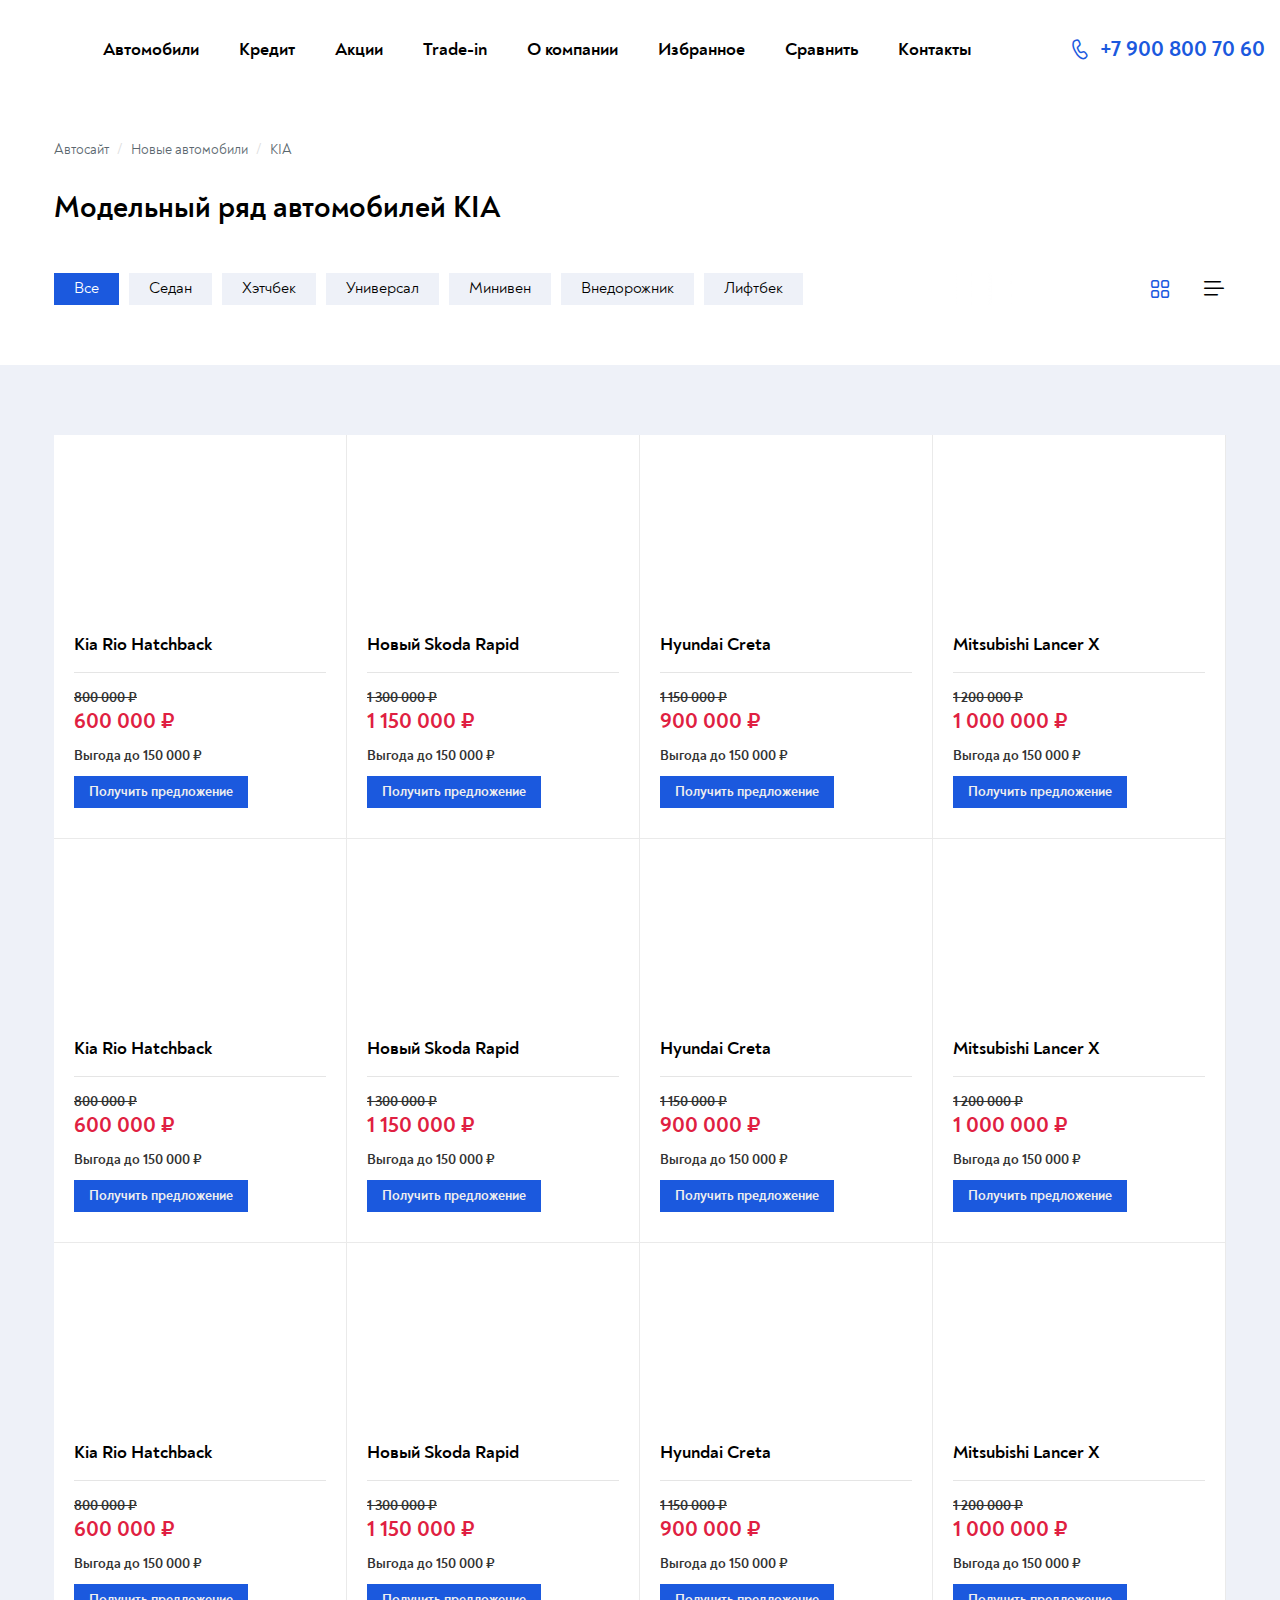
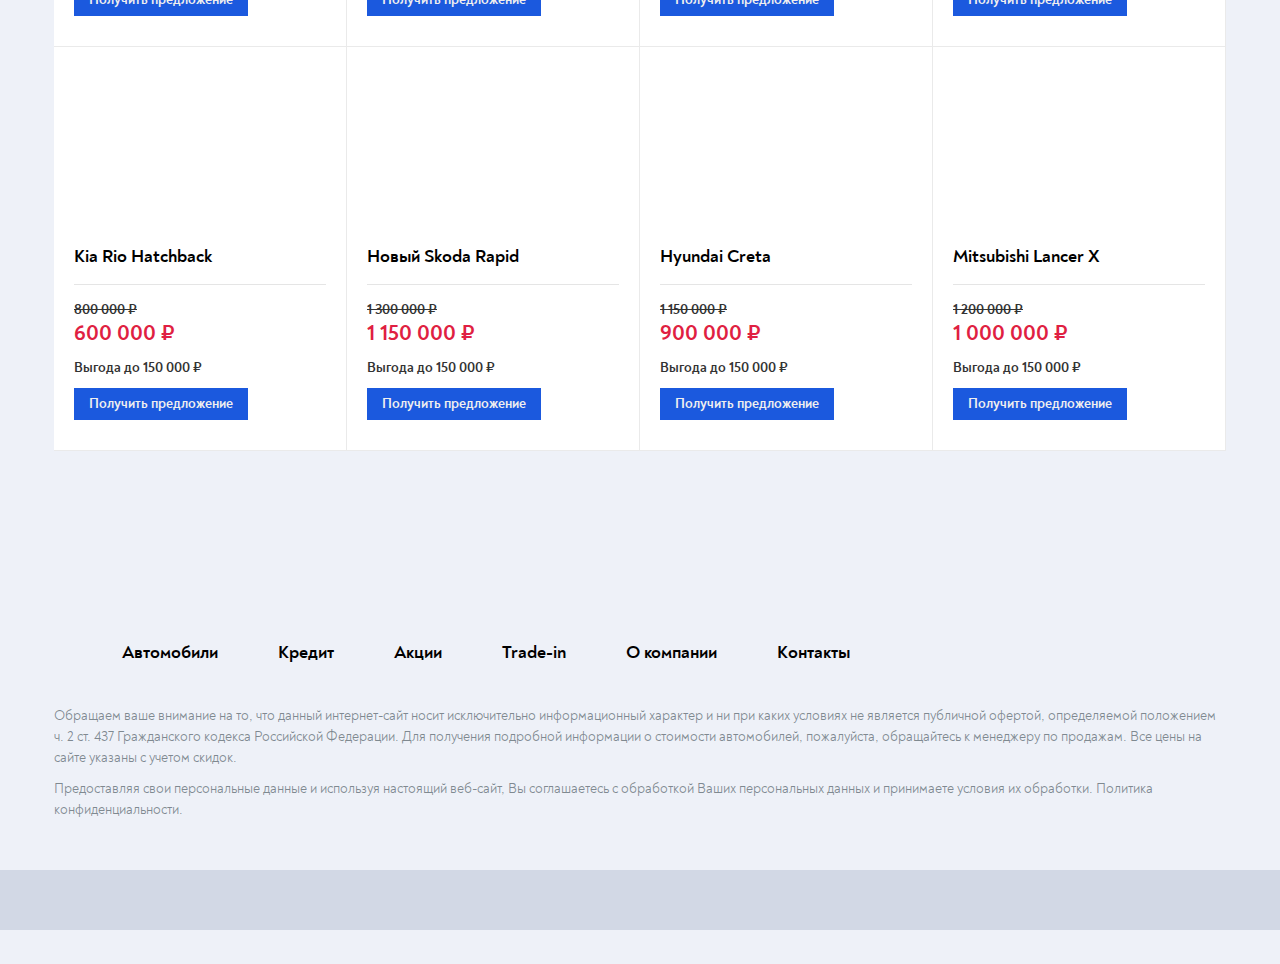
==== brand.html @ 0b35deca "Add files via upload" ====
<!DOCTYPE html>
<html lang="ru">

<head>
	<title>Бренд</title>
	<meta charset="UTF-8">
	<meta name="format-detection" content="telephone=no">
	<!-- <style>body{opacity: 0;}</style> -->
	<link rel="stylesheet" href="css/style.min.css?_v=20250130034325">
	<link rel="shortcut icon" href="favicon.ico">
	<!-- <meta name="robots" content="noindex, nofollow"> -->
	<meta name="viewport" content="width=device-width, initial-scale=1.0">
</head>

<body>
	<div class="wrapper">
		<header data-scroll class="header">
			<div class="header__container">
				<div class="header__content">
					<a href="#" class="header__logo">
						<img src="img/icons/logo.svg" alt="">
					</a>
					<div class="header__body">
						<div class="header__menu menu">
							<button type="button" class="menu__icon icon-menu"><span></span></button>
							<nav class="menu__body">
								<ul>
									<li class="menu__item">
										<a href="#" class="menu__link">
											Автомобили
											<span class="_icon-arrow"></span>
										</a>
										<div class="menu__sublink sublink-menu">
											<div class="sublink-menu__contents">
												<div class="sublink-menu__top">
													<div class="sublink-menu__container">
														<div class="sublink-menu__buttons">
															<div class="sublink-menu__back _icon-arrow">Назад</div>
															<div class="sublink-menu__close _icon-close"></div>
														</div>
														<div class="sublink-menu__navigation toggle-navigation">
															<div data-id="3" class="toggle-navigation__title _active">
																Новые автомобили
															</div>
															<div class="toggle-navigation__toggle">
																<input type="checkbox" name="toggle" class="toggle-navigation__button">
															</div>
															<div data-id="4" class="toggle-navigation__title">
																Автомобили с пробегом
															</div>
														</div>
													</div>
												</div>
												<div class="sublink-menu__content">
													<div class="sublink-menu__container">
														<div data-id="3" class="sublink-menu__body toggle-content">
															<div class="sublink-menu__brands">
																<div class="brands__body">
																	<div class="brands__column">
																		<a href="#" class="brands__item">
																			<div class="brands__image">
																				<picture><source srcset="img/brands/chevrolet.webp" type="image/webp"><img loading="lazy" src="img/brands/chevrolet.png" alt=""></picture>
																			</div>
																			<div class="brands__titles">
																				<div class="brands__title">Chevrolet</div>
																				<div class="brands__subtitle">15 авто</div>
																			</div>
																		</a>
																	</div>
																	<div class="brands__column">
																		<a href="#" class="brands__item">
																			<div class="brands__image">
																				<picture><source srcset="img/brands/hyundai.webp" type="image/webp"><img loading="lazy" src="img/brands/hyundai.png" alt=""></picture>
																			</div>
																			<div class="brands__titles">
																				<div class="brands__title">Hyundai</div>
																				<div class="brands__subtitle">15 авто</div>
																			</div>
																		</a>
																	</div>
																	<div class="brands__column">
																		<a href="#" class="brands__item">
																			<div class="brands__image">
																				<picture><source srcset="img/brands/volkswagen.webp" type="image/webp"><img loading="lazy" src="img/brands/volkswagen.png" alt=""></picture>
																			</div>
																			<div class="brands__titles">
																				<div class="brands__title">Volkswagen</div>
																				<div class="brands__subtitle">15 авто</div>
																			</div>
																		</a>
																	</div>
																	<div class="brands__column">
																		<a href="#" class="brands__item">
																			<div class="brands__image">
																				<picture><source srcset="img/brands/FAW.webp" type="image/webp"><img loading="lazy" src="img/brands/FAW.png" alt=""></picture>
																			</div>
																			<div class="brands__titles">
																				<div class="brands__title">FAW</div>
																				<div class="brands__subtitle">15 авто</div>
																			</div>
																		</a>
																	</div>
																	<div class="brands__column">
																		<a href="#" class="brands__item">
																			<div class="brands__image">
																				<picture><source srcset="img/brands/nissan.webp" type="image/webp"><img loading="lazy" src="img/brands/nissan.png" alt=""></picture>
																			</div>
																			<div class="brands__titles">
																				<div class="brands__title">Nissan</div>
																				<div class="brands__subtitle">15 авто</div>
																			</div>
																		</a>
																	</div>
																	<div class="brands__column">
																		<a href="#" class="brands__item">
																			<div class="brands__image">
																				<picture><source srcset="img/brands/kia.webp" type="image/webp"><img loading="lazy" src="img/brands/kia.png" alt=""></picture>
																			</div>
																			<div class="brands__titles">
																				<div class="brands__title">Kia</div>
																				<div class="brands__subtitle">15 авто</div>
																			</div>
																		</a>
																	</div>
																	<div class="brands__column">
																		<a href="#" class="brands__item">
																			<div class="brands__image">
																				<picture><source srcset="img/brands/lada.webp" type="image/webp"><img loading="lazy" src="img/brands/lada.png" alt=""></picture>
																			</div>
																			<div class="brands__titles">
																				<div class="brands__title">Lada</div>
																				<div class="brands__subtitle">15 авто</div>
																			</div>
																		</a>
																	</div>
																	<div class="brands__column">
																		<a href="#" class="brands__item">
																			<div class="brands__image">
																				<picture><source srcset="img/brands/skoda.webp" type="image/webp"><img loading="lazy" src="img/brands/skoda.png" alt=""></picture>
																			</div>
																			<div class="brands__titles">
																				<div class="brands__title">Skoda</div>
																				<div class="brands__subtitle">15 авто</div>
																			</div>
																		</a>
																	</div>
																	<div class="brands__column">
																		<a href="#" class="brands__item">
																			<div class="brands__image">
																				<picture><source srcset="img/brands/renault.webp" type="image/webp"><img loading="lazy" src="img/brands/renault.png" alt=""></picture>
																			</div>
																			<div class="brands__titles">
																				<div class="brands__title">Renault</div>
																				<div class="brands__subtitle">15 авто</div>
																			</div>
																		</a>
																	</div>
																	<div class="brands__column">
																		<a href="#" class="brands__item">
																			<div class="brands__image">
																				<picture><source srcset="img/brands/chevrolet.webp" type="image/webp"><img loading="lazy" src="img/brands/chevrolet.png" alt=""></picture>
																			</div>
																			<div class="brands__titles">
																				<div class="brands__title">Chevrolet</div>
																				<div class="brands__subtitle">15 авто</div>
																			</div>
																		</a>
																	</div>
																	<div class="brands__column">
																		<a href="#" class="brands__item">
																			<div class="brands__image">
																				<picture><source srcset="img/brands/hyundai.webp" type="image/webp"><img loading="lazy" src="img/brands/hyundai.png" alt=""></picture>
																			</div>
																			<div class="brands__titles">
																				<div class="brands__title">Hyundai</div>
																				<div class="brands__subtitle">15 авто</div>
																			</div>
																		</a>
																	</div>
																	<div class="brands__column">
																		<a href="#" class="brands__item">
																			<div class="brands__image">
																				<picture><source srcset="img/brands/volkswagen.webp" type="image/webp"><img loading="lazy" src="img/brands/volkswagen.png" alt=""></picture>
																			</div>
																			<div class="brands__titles">
																				<div class="brands__title">Volkswagen</div>
																				<div class="brands__subtitle">15 авто</div>
																			</div>
																		</a>
																	</div>
																	<div class="brands__column">
																		<a href="#" class="brands__item">
																			<div class="brands__image">
																				<picture><source srcset="img/brands/FAW.webp" type="image/webp"><img loading="lazy" src="img/brands/FAW.png" alt=""></picture>
																			</div>
																			<div class="brands__titles">
																				<div class="brands__title">FAW</div>
																				<div class="brands__subtitle">15 авто</div>
																			</div>
																		</a>
																	</div>
																	<div class="brands__column">
																		<a href="#" class="brands__item">
																			<div class="brands__image">
																				<picture><source srcset="img/brands/nissan.webp" type="image/webp"><img loading="lazy" src="img/brands/nissan.png" alt=""></picture>
																			</div>
																			<div class="brands__titles">
																				<div class="brands__title">Nissan</div>
																				<div class="brands__subtitle">15 авто</div>
																			</div>
																		</a>
																	</div>
																</div>
															</div>
														</div>
														<div data-id="4" class="sublink-menu__body toggle-content hidden">
															<div class="sublink-menu__brands">
																<div class="brands__body">
																	<div class="brands__column">
																		<a href="#" class="brands__item">
																			<div class="brands__image">
																				<picture><source srcset="img/brands/chevrolet.webp" type="image/webp"><img loading="lazy" src="img/brands/chevrolet.png" alt=""></picture>
																			</div>
																			<div class="brands__titles">
																				<div class="brands__title">Chevrolet</div>
																				<div class="brands__subtitle">15 авто</div>
																			</div>
																		</a>
																	</div>
																	<div class="brands__column">
																		<a href="#" class="brands__item">
																			<div class="brands__image">
																				<picture><source srcset="img/brands/hyundai.webp" type="image/webp"><img loading="lazy" src="img/brands/hyundai.png" alt=""></picture>
																			</div>
																			<div class="brands__titles">
																				<div class="brands__title">Hyundai</div>
																				<div class="brands__subtitle">15 авто</div>
																			</div>
																		</a>
																	</div>
																	<div class="brands__column">
																		<a href="#" class="brands__item">
																			<div class="brands__image">
																				<picture><source srcset="img/brands/volkswagen.webp" type="image/webp"><img loading="lazy" src="img/brands/volkswagen.png" alt=""></picture>
																			</div>
																			<div class="brands__titles">
																				<div class="brands__title">Volkswagen</div>
																				<div class="brands__subtitle">15 авто</div>
																			</div>
																		</a>
																	</div>
																	<div class="brands__column">
																		<a href="#" class="brands__item">
																			<div class="brands__image">
																				<picture><source srcset="img/brands/FAW.webp" type="image/webp"><img loading="lazy" src="img/brands/FAW.png" alt=""></picture>
																			</div>
																			<div class="brands__titles">
																				<div class="brands__title">FAW</div>
																				<div class="brands__subtitle">15 авто</div>
																			</div>
																		</a>
																	</div>
																	<div class="brands__column">
																		<a href="#" class="brands__item">
																			<div class="brands__image">
																				<picture><source srcset="img/brands/nissan.webp" type="image/webp"><img loading="lazy" src="img/brands/nissan.png" alt=""></picture>
																			</div>
																			<div class="brands__titles">
																				<div class="brands__title">Nissan</div>
																				<div class="brands__subtitle">15 авто</div>
																			</div>
																		</a>
																	</div>
																	<div class="brands__column">
																		<a href="#" class="brands__item">
																			<div class="brands__image">
																				<picture><source srcset="img/brands/kia.webp" type="image/webp"><img loading="lazy" src="img/brands/kia.png" alt=""></picture>
																			</div>
																			<div class="brands__titles">
																				<div class="brands__title">Kia</div>
																				<div class="brands__subtitle">15 авто</div>
																			</div>
																		</a>
																	</div>
																	<div class="brands__column">
																		<a href="#" class="brands__item">
																			<div class="brands__image">
																				<picture><source srcset="img/brands/lada.webp" type="image/webp"><img loading="lazy" src="img/brands/lada.png" alt=""></picture>
																			</div>
																			<div class="brands__titles">
																				<div class="brands__title">Lada</div>
																				<div class="brands__subtitle">15 авто</div>
																			</div>
																		</a>
																	</div>
																	<div class="brands__column">
																		<a href="#" class="brands__item">
																			<div class="brands__image">
																				<picture><source srcset="img/brands/skoda.webp" type="image/webp"><img loading="lazy" src="img/brands/skoda.png" alt=""></picture>
																			</div>
																			<div class="brands__titles">
																				<div class="brands__title">Skoda</div>
																				<div class="brands__subtitle">15 авто</div>
																			</div>
																		</a>
																	</div>
																	<div class="brands__column">
																		<a href="#" class="brands__item">
																			<div class="brands__image">
																				<picture><source srcset="img/brands/renault.webp" type="image/webp"><img loading="lazy" src="img/brands/renault.png" alt=""></picture>
																			</div>
																			<div class="brands__titles">
																				<div class="brands__title">Renault</div>
																				<div class="brands__subtitle">15 авто</div>
																			</div>
																		</a>
																	</div>
																	<div class="brands__column">
																		<a href="#" class="brands__item">
																			<div class="brands__image">
																				<picture><source srcset="img/brands/chevrolet.webp" type="image/webp"><img loading="lazy" src="img/brands/chevrolet.png" alt=""></picture>
																			</div>
																			<div class="brands__titles">
																				<div class="brands__title">Chevrolet</div>
																				<div class="brands__subtitle">15 авто</div>
																			</div>
																		</a>
																	</div>
																	<div class="brands__column">
																		<a href="#" class="brands__item">
																			<div class="brands__image">
																				<picture><source srcset="img/brands/hyundai.webp" type="image/webp"><img loading="lazy" src="img/brands/hyundai.png" alt=""></picture>
																			</div>
																			<div class="brands__titles">
																				<div class="brands__title">Hyundai</div>
																				<div class="brands__subtitle">15 авто</div>
																			</div>
																		</a>
																	</div>
																	<div class="brands__column">
																		<a href="#" class="brands__item">
																			<div class="brands__image">
																				<picture><source srcset="img/brands/volkswagen.webp" type="image/webp"><img loading="lazy" src="img/brands/volkswagen.png" alt=""></picture>
																			</div>
																			<div class="brands__titles">
																				<div class="brands__title">Volkswagen</div>
																				<div class="brands__subtitle">15 авто</div>
																			</div>
																		</a>
																	</div>
																	<div class="brands__column">
																		<a href="#" class="brands__item">
																			<div class="brands__image">
																				<picture><source srcset="img/brands/FAW.webp" type="image/webp"><img loading="lazy" src="img/brands/FAW.png" alt=""></picture>
																			</div>
																			<div class="brands__titles">
																				<div class="brands__title">FAW</div>
																				<div class="brands__subtitle">15 авто</div>
																			</div>
																		</a>
																	</div>
																	<div class="brands__column">
																		<a href="#" class="brands__item">
																			<div class="brands__image">
																				<picture><source srcset="img/brands/nissan.webp" type="image/webp"><img loading="lazy" src="img/brands/nissan.png" alt=""></picture>
																			</div>
																			<div class="brands__titles">
																				<div class="brands__title">Nissan</div>
																				<div class="brands__subtitle">15 авто</div>
																			</div>
																		</a>
																	</div>
																	<div class="brands__column">
																		<a href="#" class="brands__item">
																			<div class="brands__image">
																				<picture><source srcset="img/brands/kia.webp" type="image/webp"><img loading="lazy" src="img/brands/kia.png" alt=""></picture>
																			</div>
																			<div class="brands__titles">
																				<div class="brands__title">Kia</div>
																				<div class="brands__subtitle">15 авто</div>
																			</div>
																		</a>
																	</div>
																	<div class="brands__column">
																		<a href="#" class="brands__item">
																			<div class="brands__image">
																				<picture><source srcset="img/brands/volkswagen.webp" type="image/webp"><img loading="lazy" src="img/brands/volkswagen.png" alt=""></picture>
																			</div>
																			<div class="brands__titles">
																				<div class="brands__title">Volkswagen</div>
																				<div class="brands__subtitle">15 авто</div>
																			</div>
																		</a>
																	</div>
																	<div class="brands__column">
																		<a href="#" class="brands__item">
																			<div class="brands__image">
																				<picture><source srcset="img/brands/FAW.webp" type="image/webp"><img loading="lazy" src="img/brands/FAW.png" alt=""></picture>
																			</div>
																			<div class="brands__titles">
																				<div class="brands__title">FAW</div>
																				<div class="brands__subtitle">15 авто</div>
																			</div>
																		</a>
																	</div>
																	<div class="brands__column">
																		<a href="#" class="brands__item">
																			<div class="brands__image">
																				<picture><source srcset="img/brands/skoda.webp" type="image/webp"><img loading="lazy" src="img/brands/skoda.png" alt=""></picture>
																			</div>
																			<div class="brands__titles">
																				<div class="brands__title">Skoda</div>
																				<div class="brands__subtitle">15 авто</div>
																			</div>
																		</a>
																	</div>
																</div>
															</div>
														</div>
													</div>
												</div>
											</div>
										</div>
									</li>
									<li class="menu__item">
										<a href="#" class="menu__link">Кредит</a>
									</li>
									<li class="menu__item">
										<a href="#" class="menu__link">Акции</a>
									</li>
									<li class="menu__item">
										<a href="#" class="menu__link">Trade-in</a>
									</li>
									<li class="menu__item">
										<a href="#" class="menu__link">О компании</a>
									</li>
									<li class="menu__item">
										<a href="#" class="menu__link">Избранное</a>
									</li>
									<li class="menu__item">
										<a href="#" class="menu__link">Сравнить</a>
									</li>
									<li class="menu__item">
										<a href="#" class="menu__link">Контакты</a>
									</li>
								</ul>
							</nav>
						</div>
						<div class="header__contacts">
							<a href="tel:79008007060" class="_icon-phone"><span>+7 900 800 70 60</span></a>
						</div>
					</div>
				</div>
			</div>
		</header>
		<main class="page">
			<div class="page__main-brand main-brand filters">
				<div class="main-brand__top">
					<div class="main-brand__container">
						<div class="main-brand__breadcrambs breadcrambs">
							<div class="breadcrambs__content">
								<ul>
									<li>
										<a href="#">
											Автосайт
											<span>/</span>
										</a>
									</li>
									<li>
										<a href="#">
											Новые автомобили
											<span>/</span>
										</a>
									</li>
									<li><span>KIA</span></li>
								</ul>
							</div>
						</div>
						<div class="main-brand__titles">
							<h1>
								Модельный ряд автомобилей KIA
							</h1>
							<picture><source srcset="img/brands/kia.webp" type="image/webp"><img src="img/brands/kia.png" alt=""></picture>
						</div>
						<div class="main-brand__navigations">
							<nav class="main-brand__navigation navigation-filter">
								<div class="navigation-filter__titles scroll">
									<button data-filter="all" type="button" class="navigation-filter__title _active"><span>Все</span></button>
									<button data-filter="sedan" type="button" class="navigation-filter__title"><span>Седан</span></button>
									<button data-filter="hatchback" type="button" class="navigation-filter__title"><span>Хэтчбек</span></button>
									<button data-filter="universal" type="button" class="navigation-filter__title"><span>Универсал</span></button>
									<button data-filter="minivan" type="button" class="navigation-filter__title"><span>Минивен</span></button>
									<button data-filter="suv" type="button" class="navigation-filter__title"><span>Внедорожник</span></button>
									<button data-filter="liftback" type="button" class="navigation-filter__title"><span>Лифтбек</span></button>
								</div>
							</nav>
							<div class="main-brand__tab-navigation">
								<div class="main-brand__tab-title _icon-grid _filter-tab-active"></div>
								<div class="main-brand__tab-title _icon-list"></div>
							</div>
						</div>
					</div>
				</div>
				<div class="main-brand__bottom">
					<div class="main-brand__container">
						<div class="main-brand__cars filter-content">
							<div class="cars__column filter-column filter__column_sedan">
								<div class="cars__item">
									<div class="cars__image">
										<picture><source srcset="img/cars/car-1.webp" type="image/webp"><img loading="lazy" src="img/cars/car-1.png" alt=""></picture>
									</div>
									<div class="cars__desc">
										<div class="cars__top-desc">
											<a href="#" class="cars__title title">
												Kia Rio Hatchback
											</a>
											<div class="cars__prices prices">
												<s class="prices__old-price">800 000 ₽</s>
												<div class="prices__price">600 000 ₽</div>
											</div>
										</div>
										<div class="cars__bottom-desc">
											<div class="cars__benefit">Выгода до 150 000 ₽</div>
											<a href="#" class="cars__button button-blue"><span>Получить
													предложение</span></a>
										</div>
									</div>
								</div>
							</div>
							<div class="cars__column filter-column filter__column_hatchback">
								<div class="cars__item">
									<div class="cars__image">
										<picture><source srcset="img/cars/car-2.webp" type="image/webp"><img loading="lazy" src="img/cars/car-2.png" alt=""></picture>
									</div>
									<div class="cars__desc">
										<div class="cars__top-desc">
											<a href="#" class="cars__title title">
												Новый Skoda Rapid
											</a>
											<div class="cars__prices prices">
												<s class="prices__old-price">1 300 000 ₽</s>
												<div class="prices__price">1 150 000 ₽</div>
											</div>
										</div>
										<div class="cars__bottom-desc">
											<div class="cars__benefit">Выгода до 150 000 ₽</div>
											<a href="#" class="cars__button button-blue"><span>Получить
													предложение</span></a>
										</div>
									</div>
								</div>
							</div>
							<div class="cars__column filter-column filter__column_universal">
								<div class="cars__item">
									<div class="cars__image">
										<picture><source srcset="img/cars/car-3.webp" type="image/webp"><img loading="lazy" src="img/cars/car-3.png" alt=""></picture>
									</div>
									<div class="cars__desc">
										<div class="cars__top-desc">
											<a href="#" class="cars__title title">
												Hyundai Creta
											</a>
											<div class="cars__prices prices">
												<s class="prices__old-price">1 150 000 ₽</s>
												<div class="prices__price">900 000 ₽</div>
											</div>
										</div>
										<div class="cars__bottom-desc">
											<div class="cars__benefit">Выгода до 150 000 ₽</div>
											<a href="#" class="cars__button button-blue"><span>Получить
													предложение</span></a>
										</div>
									</div>
								</div>
							</div>
							<div class="cars__column filter-column filter__column_minivan">
								<div class="cars__item">
									<div class="cars__image">
										<picture><source srcset="img/cars/car-4.webp" type="image/webp"><img loading="lazy" src="img/cars/car-4.png" alt=""></picture>
									</div>
									<div class="cars__desc">
										<div class="cars__top-desc">
											<a href="#" class="cars__title title">
												Mitsubishi Lancer X
											</a>
											<div class="cars__prices prices">
												<s class="prices__old-price">1 200 000 ₽</s>
												<div class="prices__price">1 000 000 ₽</div>
											</div>
										</div>
										<div class="cars__bottom-desc">
											<div class="cars__benefit">Выгода до 150 000 ₽</div>
											<a href="#" class="cars__button button-blue"><span>Получить
													предложение</span></a>
										</div>
									</div>
								</div>
							</div>
							<div class="cars__column filter-column filter__column_suv">
								<div class="cars__item">
									<div class="cars__image">
										<picture><source srcset="img/cars/car-1.webp" type="image/webp"><img loading="lazy" src="img/cars/car-1.png" alt=""></picture>
									</div>
									<div class="cars__desc">
										<div class="cars__top-desc">
											<a href="#" class="cars__title title">
												Kia Rio Hatchback
											</a>
											<div class="cars__prices prices">
												<s class="prices__old-price">800 000 ₽</s>
												<div class="prices__price">600 000 ₽</div>
											</div>
										</div>
										<div class="cars__bottom-desc">
											<div class="cars__benefit">Выгода до 150 000 ₽</div>
											<a href="#" class="cars__button button-blue"><span>Получить
													предложение</span></a>
										</div>
									</div>
								</div>
							</div>
							<div class="cars__column filter-column filter__column_liftback">
								<div class="cars__item">
									<div class="cars__image">
										<picture><source srcset="img/cars/car-2.webp" type="image/webp"><img loading="lazy" src="img/cars/car-2.png" alt=""></picture>
									</div>
									<div class="cars__desc">
										<div class="cars__top-desc">
											<a href="#" class="cars__title title">
												Новый Skoda Rapid
											</a>
											<div class="cars__prices prices">
												<s class="prices__old-price">1 300 000 ₽</s>
												<div class="prices__price">1 150 000 ₽</div>
											</div>
										</div>
										<div class="cars__bottom-desc">
											<div class="cars__benefit">Выгода до 150 000 ₽</div>
											<a href="#" class="cars__button button-blue"><span>Получить
													предложение</span></a>
										</div>
									</div>
								</div>
							</div>
							<div class="cars__column filter-column filter__column_sedan">
								<div class="cars__item">
									<div class="cars__image">
										<picture><source srcset="img/cars/car-3.webp" type="image/webp"><img loading="lazy" src="img/cars/car-3.png" alt=""></picture>
									</div>
									<div class="cars__desc">
										<div class="cars__top-desc">
											<a href="#" class="cars__title title">
												Hyundai Creta
											</a>
											<div class="cars__prices prices">
												<s class="prices__old-price">1 150 000 ₽</s>
												<div class="prices__price">900 000 ₽</div>
											</div>
										</div>
										<div class="cars__bottom-desc">
											<div class="cars__benefit">Выгода до 150 000 ₽</div>
											<a href="#" class="cars__button button-blue"><span>Получить
													предложение</span></a>
										</div>
									</div>
								</div>
							</div>
							<div class="cars__column filter-column filter__column_hatchback">
								<div class="cars__item">
									<div class="cars__image">
										<picture><source srcset="img/cars/car-4.webp" type="image/webp"><img loading="lazy" src="img/cars/car-4.png" alt=""></picture>
									</div>
									<div class="cars__desc">
										<div class="cars__top-desc">
											<a href="#" class="cars__title title">
												Mitsubishi Lancer X
											</a>
											<div class="cars__prices prices">
												<s class="prices__old-price">1 200 000 ₽</s>
												<div class="prices__price">1 000 000 ₽</div>
											</div>
										</div>
										<div class="cars__bottom-desc">
											<div class="cars__benefit">Выгода до 150 000 ₽</div>
											<a href="#" class="cars__button button-blue"><span>Получить
													предложение</span></a>
										</div>
									</div>
								</div>
							</div>
							<div class="cars__column filter-column filter__column_sedan">
								<div class="cars__item">
									<div class="cars__image">
										<picture><source srcset="img/cars/car-1.webp" type="image/webp"><img loading="lazy" src="img/cars/car-1.png" alt=""></picture>
									</div>
									<div class="cars__desc">
										<div class="cars__top-desc">
											<a href="#" class="cars__title title">
												Kia Rio Hatchback
											</a>
											<div class="cars__prices prices">
												<s class="prices__old-price">800 000 ₽</s>
												<div class="prices__price">600 000 ₽</div>
											</div>
										</div>
										<div class="cars__bottom-desc">
											<div class="cars__benefit">Выгода до 150 000 ₽</div>
											<a href="#" class="cars__button button-blue"><span>Получить
													предложение</span></a>
										</div>
									</div>
								</div>
							</div>
							<div class="cars__column filter-column filter__column_hatchback">
								<div class="cars__item">
									<div class="cars__image">
										<picture><source srcset="img/cars/car-2.webp" type="image/webp"><img loading="lazy" src="img/cars/car-2.png" alt=""></picture>
									</div>
									<div class="cars__desc">
										<div class="cars__top-desc">
											<a href="#" class="cars__title title">
												Новый Skoda Rapid
											</a>
											<div class="cars__prices prices">
												<s class="prices__old-price">1 300 000 ₽</s>
												<div class="prices__price">1 150 000 ₽</div>
											</div>
										</div>
										<div class="cars__bottom-desc">
											<div class="cars__benefit">Выгода до 150 000 ₽</div>
											<a href="#" class="cars__button button-blue"><span>Получить
													предложение</span></a>
										</div>
									</div>
								</div>
							</div>
							<div class="cars__column filter-column filter__column_universal">
								<div class="cars__item">
									<div class="cars__image">
										<picture><source srcset="img/cars/car-3.webp" type="image/webp"><img loading="lazy" src="img/cars/car-3.png" alt=""></picture>
									</div>
									<div class="cars__desc">
										<div class="cars__top-desc">
											<a href="#" class="cars__title title">
												Hyundai Creta
											</a>
											<div class="cars__prices prices">
												<s class="prices__old-price">1 150 000 ₽</s>
												<div class="prices__price">900 000 ₽</div>
											</div>
										</div>
										<div class="cars__bottom-desc">
											<div class="cars__benefit">Выгода до 150 000 ₽</div>
											<a href="#" class="cars__button button-blue"><span>Получить
													предложение</span></a>
										</div>
									</div>
								</div>
							</div>
							<div class="cars__column filter-column filter__column_minivan">
								<div class="cars__item">
									<div class="cars__image">
										<picture><source srcset="img/cars/car-4.webp" type="image/webp"><img loading="lazy" src="img/cars/car-4.png" alt=""></picture>
									</div>
									<div class="cars__desc">
										<div class="cars__top-desc">
											<a href="#" class="cars__title title">
												Mitsubishi Lancer X
											</a>
											<div class="cars__prices prices">
												<s class="prices__old-price">1 200 000 ₽</s>
												<div class="prices__price">1 000 000 ₽</div>
											</div>
										</div>
										<div class="cars__bottom-desc">
											<div class="cars__benefit">Выгода до 150 000 ₽</div>
											<a href="#" class="cars__button button-blue"><span>Получить
													предложение</span></a>
										</div>
									</div>
								</div>
							</div>
							<div class="cars__column filter-column filter__column_suv">
								<div class="cars__item">
									<div class="cars__image">
										<picture><source srcset="img/cars/car-1.webp" type="image/webp"><img loading="lazy" src="img/cars/car-1.png" alt=""></picture>
									</div>
									<div class="cars__desc">
										<div class="cars__top-desc">
											<a href="#" class="cars__title title">
												Kia Rio Hatchback
											</a>
											<div class="cars__prices prices">
												<s class="prices__old-price">800 000 ₽</s>
												<div class="prices__price">600 000 ₽</div>
											</div>
										</div>
										<div class="cars__bottom-desc">
											<div class="cars__benefit">Выгода до 150 000 ₽</div>
											<a href="#" class="cars__button button-blue"><span>Получить
													предложение</span></a>
										</div>
									</div>
								</div>
							</div>
							<div class="cars__column filter-column filter__column_liftback">
								<div class="cars__item">
									<div class="cars__image">
										<picture><source srcset="img/cars/car-2.webp" type="image/webp"><img loading="lazy" src="img/cars/car-2.png" alt=""></picture>
									</div>
									<div class="cars__desc">
										<div class="cars__top-desc">
											<a href="#" class="cars__title title">
												Новый Skoda Rapid
											</a>
											<div class="cars__prices prices">
												<s class="prices__old-price">1 300 000 ₽</s>
												<div class="prices__price">1 150 000 ₽</div>
											</div>
										</div>
										<div class="cars__bottom-desc">
											<div class="cars__benefit">Выгода до 150 000 ₽</div>
											<a href="#" class="cars__button button-blue"><span>Получить
													предложение</span></a>
										</div>
									</div>
								</div>
							</div>
							<div class="cars__column filter-column filter__column_sedan">
								<div class="cars__item">
									<div class="cars__image">
										<picture><source srcset="img/cars/car-3.webp" type="image/webp"><img loading="lazy" src="img/cars/car-3.png" alt=""></picture>
									</div>
									<div class="cars__desc">
										<div class="cars__top-desc">
											<a href="#" class="cars__title title">
												Hyundai Creta
											</a>
											<div class="cars__prices prices">
												<s class="prices__old-price">1 150 000 ₽</s>
												<div class="prices__price">900 000 ₽</div>
											</div>
										</div>
										<div class="cars__bottom-desc">
											<div class="cars__benefit">Выгода до 150 000 ₽</div>
											<a href="#" class="cars__button button-blue"><span>Получить
													предложение</span></a>
										</div>
									</div>
								</div>
							</div>
							<div class="cars__column filter-column filter__column_hatchback">
								<div class="cars__item">
									<div class="cars__image">
										<picture><source srcset="img/cars/car-4.webp" type="image/webp"><img loading="lazy" src="img/cars/car-4.png" alt=""></picture>
									</div>
									<div class="cars__desc">
										<div class="cars__top-desc">
											<a href="#" class="cars__title title">
												Mitsubishi Lancer X
											</a>
											<div class="cars__prices prices">
												<s class="prices__old-price">1 200 000 ₽</s>
												<div class="prices__price">1 000 000 ₽</div>
											</div>
										</div>
										<div class="cars__bottom-desc">
											<div class="cars__benefit">Выгода до 150 000 ₽</div>
											<a href="#" class="cars__button button-blue"><span>Получить
													предложение</span></a>
										</div>
									</div>
								</div>
							</div>
						</div>
					</div>
				</div>
			</div>
		</main>
		<footer class="footer">
			<div class="footer__top">
				<div class="footer__container">
					<div class="footer__body">
						<a href="#" class="footer__logo">
							<img loading="lazy" src="img/icons/logo.svg" alt="">
						</a>
						<ul>
							<li>
								<a href="#">Автомобили</a>
							</li>
							<li>
								<a href="#">Кредит</a>
							</li>
							<li>
								<a href="#">Акции</a>
							</li>
							<li>
								<a href="#">Trade-in</a>
							</li>
							<li>
								<a href="#">О компании</a>
							</li>
							<li>
								<a href="#">Контакты</a>
							</li>
						</ul>
					</div>
					<div class="footer__text">
						<p>
							Обращаем ваше внимание на то, что данный интернет-сайт носит исключительно информационный характер и
							ни при каких условиях не является публичной офертой, определяемой положением ч. 2 ст. 437
							Гражданского кодекса Российской Федерации. Для получения подробной информации о стоимости
							автомобилей, пожалуйста, обращайтесь к менеджеру по продажам. Все цены на сайте указаны с учетом
							скидок.
						</p>
						<p>
							Предоставляя свои персональные данные и используя настоящий веб-сайт, Вы соглашаетесь с
							обработкой Ваших персональных данных и принимаете условия их обработки. Политика конфиденциальности.
						</p>
					</div>
				</div>
			</div>
			<div class="footer__bottom">
				<div class="footer__container">
					<img loading="lazy" src="img/icons/terciya-logo.svg" alt="">
				</div>
			</div>
		</footer>
	</div>
	<script src="js/app.min.js?_v=20250130034325"></script>
</body>

</html>
---- css/style.min.css ----
@charset "UTF-8";@font-face{font-family:DINPro;font-display:swap;src:url(../fonts/DINPro-Bold.woff2) format("woff2"),url(../fonts/DINPro-Bold.woff) format("woff");font-weight:700;font-style:normal}@font-face{font-family:icons;font-display:swap;src:url(../fonts/icons.woff2) format("woff2"),url(../fonts/icons.woff) format("woff");font-weight:400;font-style:normal}@font-face{font-family:Foros;font-display:swap;src:url(../fonts/Foros-Bold.woff2) format("woff2"),url(../fonts/Foros-Bold.woff) format("woff");font-weight:700;font-style:normal}@font-face{font-family:Noah;font-display:swap;src:url(../fonts/Noah-Regular.woff2) format("woff2"),url(../fonts/Noah-Regular.woff) format("woff");font-weight:400;font-style:normal}@font-face{font-family:Noah;font-display:swap;src:url(../fonts/Noah-Bold.woff2) format("woff2"),url(../fonts/Noah-Bold.woff) format("woff");font-weight:700;font-style:normal}[class*=_icon-]:before{font-family:icons;font-style:normal;font-weight:400;font-variant:normal;text-transform:none;line-height:1;-webkit-font-smoothing:antialiased;-moz-osx-font-smoothing:grayscale}[class*=_icon-]:before{display:block}._icon-star-active:before{content:"\e913"}._icon-question:before{content:"\e914"}._icon-percent:before{content:"\e912"}._icon-check-2:before{content:"\e900"}._icon-update:before{content:"\e901"}._icon-play:before{content:"\e902"}._icon-reviews-star:before{content:"\e903"}._icon-favorites:before{content:"\e904"}._icon-list:before{content:"\e905"}._icon-grid:before{content:"\e906"}._icon-trophy:before{content:"\e907"}._icon-warnings:before{content:"\e908"}._icon-share:before{content:"\e909"}._icon-star:before{content:"\e90a"}._icon-check:before{content:"\e90b"}._icon-close:before{content:"\e90c"}._icon-search:before{content:"\e90d"}._icon-arrow:before{content:"\e90e"}._icon-youtube:before{content:"\e90f"}._icon-image:before{content:"\e910"}._icon-phone:before{content:"\e911"}*{padding:0;margin:0;border:0}*,:after,:before{-webkit-box-sizing:border-box;box-sizing:border-box}body,html{height:100%;min-width:320px}body{color:#000;line-height:1.2;font-family:Noah,sans-serif;font-size:14px;-ms-text-size-adjust:100%;-moz-text-size-adjust:100%;-webkit-text-size-adjust:100%;-webkit-font-smoothing:antialiased;-moz-osx-font-smoothing:grayscale}button,input,textarea{outline:0;font-family:Noah,sans-serif;font-size:inherit}button{cursor:pointer;color:inherit;background-color:inherit}a{color:inherit}a:link,a:visited{text-decoration:none}a:hover{text-decoration:none}ul li{list-style:none}img{vertical-align:top}h1,h2,h3,h4,h5,h6{font-weight:inherit;font-size:inherit}body{background:#eef1f8}.lock body{overflow:hidden;-ms-touch-action:none;touch-action:none}.wrapper{min-height:100%;display:-webkit-box;display:-ms-flexbox;display:flex;-webkit-box-orient:vertical;-webkit-box-direction:normal;-ms-flex-direction:column;flex-direction:column;overflow:hidden}.wrapper>main{-webkit-box-flex:1;-ms-flex:1 1 auto;flex:1 1 auto}.wrapper>*{min-width:0}[class*=__container]{max-width:73.25rem;-webkit-box-sizing:content-box;box-sizing:content-box;margin:0 auto;padding:0 .9375rem}.button-blue{position:relative;display:-webkit-box;display:-ms-flexbox;display:flex;-webkit-box-pack:center;-ms-flex-pack:center;justify-content:center;-webkit-box-align:center;-ms-flex-align:center;align-items:center;font-weight:700;font-size:14px;line-height:143%;text-align:center;color:#efefef;padding:6px 15px;background:#1b59de;-webkit-transition:all .3s ease 0s;-o-transition:all .3s ease 0s;transition:all .3s ease 0s}.button-blue span::before{position:absolute;right:18px;top:50%;-webkit-transform:translate(0,-50%);-ms-transform:translate(0,-50%);transform:translate(0,-50%);font-size:24px;color:#fff}.button-blue::after{content:"";position:absolute;top:0;left:0;width:100%;height:100%;opacity:0;background:rgba(255,255,255,.2);-webkit-transition:all .3s ease 0s;-o-transition:all .3s ease 0s;transition:all .3s ease 0s}.button-blue:hover::after{content:"";opacity:1}.button-blue.disabled{pointer-events:none;opacity:.1}.button-red{position:relative;display:-webkit-box;display:-ms-flexbox;display:flex;-webkit-box-pack:center;-ms-flex-pack:center;justify-content:center;-webkit-box-align:center;-ms-flex-align:center;align-items:center;font-weight:700;font-size:14px;line-height:143%;text-align:center;color:#efefef;padding:6px 15px;background:#e01f42;-webkit-transition:all .3s ease 0s;-o-transition:all .3s ease 0s;transition:all .3s ease 0s}.button-red::after{content:"";position:absolute;top:0;left:0;width:100%;height:100%;opacity:0;background:rgba(255,255,255,.2);-webkit-transition:all .3s ease 0s;-o-transition:all .3s ease 0s;transition:all .3s ease 0s}.button-red:hover::after{content:"";opacity:1}.button-grey{pointer-events:none;position:relative;display:-webkit-box;display:-ms-flexbox;display:flex;-webkit-box-pack:center;-ms-flex-pack:center;justify-content:center;-webkit-box-align:center;-ms-flex-align:center;align-items:center;font-weight:700;font-size:18px;line-height:133%;text-align:center;padding:6px 15px;background:#eef1f8}.checkbox{position:relative}.checkbox:hover .checkbox__tippy{opacity:1}.checkbox__input{position:absolute;width:0;height:0;opacity:0}.checkbox__input:hover+.checkbox__label .checkbox__icon{border:1px solid #1b59de}.checkbox__input:checked+.checkbox__label .checkbox__icon{border:1px solid #1b59de;background:#1b59de}.checkbox__input._form-error+.checkbox__label .checkbox__icon{border:1px solid #e01f42}.checkbox__input:checked+.checkbox__label .checkbox__icon::before{opacity:1}.checkbox__label{position:relative;cursor:pointer;display:-webkit-box;display:-ms-flexbox;display:flex}.checkbox__icon{display:-webkit-box;display:-ms-flexbox;display:flex;-webkit-box-pack:center;-ms-flex-pack:center;justify-content:center;-webkit-box-align:center;-ms-flex-align:center;align-items:center;-webkit-box-flex:0;-ms-flex:0 0 22px;flex:0 0 22px;height:22px;width:22px;border:1px solid rgba(90,103,110,.4);background:#fff;-webkit-transition:all .3s ease 0s;-o-transition:all .3s ease 0s;transition:all .3s ease 0s;margin:1px 10px 0 0}.checkbox__icon::before{-webkit-transition:all .3s ease 0s;-o-transition:all .3s ease 0s;transition:all .3s ease 0s;font-size:13px;color:#fff;opacity:0}.checkbox__text{display:-webkit-box;display:-ms-flexbox;display:flex;-webkit-box-orient:vertical;-webkit-box-direction:normal;-ms-flex-direction:column;flex-direction:column;font-weight:400;font-size:14px;line-height:143%;color:#5a676e}.checkbox__text a{color:#1b59de;-webkit-transition:all .3s ease 0s;-o-transition:all .3s ease 0s;transition:all .3s ease 0s}.checkbox__text a:hover{color:#0042b0}.checkbox__tippy{cursor:pointer;-webkit-transition:all .3s ease 0s;-o-transition:all .3s ease 0s;transition:all .3s ease 0s;position:absolute;top:100%;left:-30px;padding:2px 10px;font-weight:700;font-size:14px;line-height:143%;color:#fff;z-index:10;opacity:0;background:rgba(90,103,110,.8)}.checkbox__tippy:hover{background:#5a676e}.options{display:-webkit-box;display:-ms-flexbox;display:flex;height:100%}.options__item{-webkit-box-flex:0;-ms-flex:0 1 50%;flex:0 1 50%}.options__input{width:0;height:0;opacity:0;position:absolute}.options__input:checked+.options__label{border:1px solid #1b59de;color:#1b59de}.options__label{cursor:pointer;display:-webkit-box;display:-ms-flexbox;display:flex;width:100%;border:1px solid rgba(90,103,110,.4);padding:10px 15px;font-weight:400;font-size:16px;line-height:137%}.select{position:relative}.select__menu{position:relative}.select__menu._active .select__arrow{-webkit-transform:rotate(180deg);-ms-transform:rotate(180deg);transform:rotate(180deg)}.select__menu._active .select__body{display:block}.select__btn{position:relative;cursor:pointer}.select__btntext{position:relative;display:-webkit-box;display:-ms-flexbox;display:flex;-webkit-box-pack:justify;-ms-flex-pack:justify;justify-content:space-between;-webkit-box-align:center;-ms-flex-align:center;align-items:center;border:1px solid rgba(90,103,110,.4);padding:10px 15px;font-weight:400;font-size:16px;line-height:137%}.select__btntext input{pointer-events:none;width:100%;margin:0 10px 0 0}.select__btntext input::-webkit-input-placeholder{color:#000}.select__btntext input::-moz-placeholder{color:#000}.select__btntext input:-ms-input-placeholder{color:#000}.select__btntext input::-ms-input-placeholder{color:#000}.select__btntext input::placeholder{color:#000}.select__btntext._form-error{border:1px solid #e01f42}.select__btntext label{pointer-events:none;white-space:nowrap;position:absolute;top:50%;-webkit-transform:translate(0,-50%);-ms-transform:translate(0,-50%);transform:translate(0,-50%);left:15px;width:calc(100% - 30px);height:auto;font-weight:400;font-size:16px;line-height:137%;overflow:auto;-ms-overflow-style:none;scrollbar-width:none}.select__btntext label::-webkit-scrollbar{display:none}.select__btntext label span{color:#e01f42}.select__btntext.filled{border:1px solid #1b59de}.select__btntext.filled .select__arrow::before{color:#1b59de}.select__btntext.filled input{color:#1b59de}.select__btntext.filled label{opacity:0;pointer-events:none}.select__arrow{cursor:pointer;-webkit-transition:all .3s ease 0s;-o-transition:all .3s ease 0s;transition:all .3s ease 0s}.select__arrow::before{font-size:10px;color:rgba(90,103,110,.5)}.select__body{outline:0;display:none;position:absolute;top:100%;left:0;width:100%;z-index:5;margin:8px 0 0 0}.select__options{overflow:auto;-ms-overflow-style:none;scrollbar-width:none}.select__options::-webkit-scrollbar{display:none}.select__option{cursor:pointer;padding:8px 0;-webkit-transition:all .3s ease 0s;-o-transition:all .3s ease 0s;transition:all .3s ease 0s;display:block;font-weight:400;font-size:16px;line-height:137%}.select__option:hover .select__option-text{color:#1b59de}.select__option._active{display:none}.top-select{display:none}.top-select__title{font-weight:400;font-size:16px;line-height:137%}.top-select__title.strong{font-weight:700;text-align:center}.top-select__close{cursor:pointer;font-weight:700;font-size:16px;line-height:137%;text-align:right;color:#1b59de;margin:0 0 0 10px}.top-select__close::before{width:24px;height:24px;display:-webkit-box;display:-ms-flexbox;display:flex;-webkit-box-pack:center;-ms-flex-pack:center;justify-content:center;-webkit-box-align:center;-ms-flex-align:center;align-items:center;font-size:24px;color:#1b59de}.top-select__delete{font-weight:700;font-size:16px;line-height:137%;color:#e01f42;margin:0 10px 0 0}.rating{display:-webkit-box;display:-ms-flexbox;display:flex;-ms-flex-wrap:wrap;flex-wrap:wrap;width:108px;height:20px}.rating__body{display:inline-block;position:relative;width:108px;height:20px}.rating__body .rating-input{display:none}.rating__line{position:absolute;width:108px;height:20px;top:0;left:0;background:url(../img/icons/rating.svg) 0 0 no-repeat;background-size:100% 100%}.rating__activeline{position:absolute;width:0;height:20px;top:0;left:0;background:url(../img/icons/rating_active.svg) 0 0 no-repeat;z-index:2}.rating__stars{width:100%;display:-webkit-box;display:-ms-flexbox;display:flex;position:absolute;width:100%;height:100%;top:0;left:0}.rating__star{-webkit-box-flex:0;-ms-flex:0 0 20%;flex:0 0 20%;height:100%;opacity:0}.quantity{width:100%;height:65px;display:-webkit-box;display:-ms-flexbox;display:flex;border:1px solid rgba(90,103,110,.4);background:#fff}.quantity__button{-webkit-box-flex:0;-ms-flex:0 0 65px;flex:0 0 65px;position:relative;cursor:pointer}.quantity__button::after,.quantity__button::before{content:"";position:absolute;top:50%;left:50%;-webkit-transition:all .3s ease 0s;-o-transition:all .3s ease 0s;transition:all .3s ease 0s;margin:0 0 0 -10px;background-color:rgba(90,103,110,.75);width:23px;height:1px}.quantity__button_plus::before{margin:0 0 0 -10px;-webkit-transform:rotate(-90deg);-ms-transform:rotate(-90deg);transform:rotate(-90deg)}.quantity__button_plus::after{margin:0 0 0 -10px}.quantity__input{-webkit-box-flex:1;-ms-flex:1 1 auto;flex:1 1 auto}.quantity__input input{border:none!important;height:63px}body::after{content:"";background:#061d45;position:fixed;width:100%;height:100%;top:0;left:0;opacity:0;-webkit-transition:opacity .8s ease 0s;-o-transition:opacity .8s ease 0s;transition:opacity .8s ease 0s;pointer-events:none;z-index:149}.popup-show body::after{opacity:1}.popup{position:fixed;top:0;left:0;bottom:0;right:0;-webkit-transition:visibility .8s ease 0s;-o-transition:visibility .8s ease 0s;transition:visibility .8s ease 0s;visibility:hidden;pointer-events:none}.popup_show{z-index:150;visibility:visible;overflow:auto;pointer-events:auto}.popup_show .popup__content{visibility:visible;-webkit-transform:scale(1);-ms-transform:scale(1);transform:scale(1)}.popup__wrapper{display:-webkit-box;display:-ms-flexbox;display:flex;-webkit-box-orient:vertical;-webkit-box-direction:normal;-ms-flex-direction:column;flex-direction:column;-webkit-box-align:center;-ms-flex-align:center;align-items:center;min-height:100%;-webkit-box-flex:1;-ms-flex:1 1 auto;flex:1 1 auto;width:100%;display:flex;-webkit-box-pack:center;-ms-flex-pack:center;justify-content:center;align-items:center}.popup__content{visibility:hidden;-webkit-transform:scale(0);-ms-transform:scale(0);transform:scale(0);-webkit-transition:-webkit-transform .3s ease 0s;transition:-webkit-transform .3s ease 0s;-o-transition:transform .3s ease 0s;transition:transform .3s ease 0s;transition:transform .3s ease 0s,-webkit-transform .3s ease 0s;width:100%;max-width:100%}.lock .popup__content{visibility:visible}.popup__close{position:absolute;top:20px;right:30px;width:24px;height:24px;cursor:pointer;background:0 0}.popup__close::before{font-size:24px;color:#fff}.popup__sliders{-webkit-box-flex:1;-ms-flex:1 1 auto;flex:1 1 auto;min-width:0;margin:0 0 15px 0;display:-webkit-box;display:-ms-flexbox;display:flex;-webkit-box-align:center;-ms-flex-align:center;align-items:center}.popup__sliders .images-product__thumbs{margin:10px 0 0 130px}.popup__sliders .images-product__popup-slider{margin:0 130px}.popup__images{min-width:0}.popup__body{display:-webkit-box;display:-ms-flexbox;display:flex;min-width:0;height:100%}.popup__desc{-webkit-box-flex:0;-ms-flex:0 0 350px;flex:0 0 350px}.desc-popup__content{background:#fff;height:100%;padding:74px 30px}.desc-popup__content h3{margin:0 0 20px 0}.desc-popup__close{position:absolute;top:20px;right:30px;width:24px;height:24px;cursor:pointer;background:0 0}.desc-popup__close::before{font-size:24px;color:#e01f42}.desc-popup__price{font-weight:700;font-size:38px;line-height:116%;color:#333;margin:0 0 30px 0}.desc-popup__lists{padding:0 0 30px 0;margin:-6px 0}.desc-popup__list{display:-webkit-box;display:-ms-flexbox;display:flex;padding:6px 0}.desc-popup__title{-webkit-box-flex:0;-ms-flex:0 0 115px;flex:0 0 115px;font-weight:400;font-size:14px;line-height:143%;color:rgba(90,103,110,.75);margin:0 0 15px 0}.desc-popup__subtitle{-webkit-box-flex:0;-ms-flex:0 1 155px;flex:0 1 155px;font-weight:400;font-size:14px;line-height:143%}.desc-popup__buttons{margin:-5px 0}.desc-popup__button{width:100%;font-weight:700;font-size:18px;line-height:133%;text-align:center;margin:5px 0;padding:15px}.images-product__popup-thumb .thumb__slide:nth-child(n+7){display:block}.spollers__item{margin:0 0 35px 0}.spollers__item:last-child{margin:0}.spollers__titles{margin:0 0 15px 0}.spollers__title{-webkit-transition:all .3s ease 0s;-o-transition:all .3s ease 0s;transition:all .3s ease 0s}._spoller-active .spollers__title{color:#1b59de}.spollers__arrow{display:none;font-weight:400;font-size:14px;line-height:143%;text-align:right;color:#5a676e;-webkit-box-align:center;-ms-flex-align:center;align-items:center;-webkit-box-pack:end;-ms-flex-pack:end;justify-content:flex-end;-webkit-box-orient:horizontal;-webkit-box-direction:reverse;-ms-flex-direction:row-reverse;flex-direction:row-reverse;margin:0 0 0 10px;-webkit-transition:all .3s ease 0s;-o-transition:all .3s ease 0s;transition:all .3s ease 0s}.spollers__arrow::before{font-size:10px;color:rgba(27,89,222,.5);margin:0 0 0 10px;-webkit-transition:all .3s ease 0s;-o-transition:all .3s ease 0s;transition:all .3s ease 0s}._spoller-active .spollers__arrow::before{-webkit-transform:rotate(-180deg);-ms-transform:rotate(-180deg);transform:rotate(-180deg)}.spollers__content{margin:-7px 0}.spollers__rows{display:-webkit-box;display:-ms-flexbox;display:flex;-webkit-box-pack:justify;-ms-flex-pack:justify;justify-content:space-between;padding:7px 0}.spollers__row{-webkit-box-flex:0;-ms-flex:0 0 50%;flex:0 0 50%}.spollers__name{font-weight:400;font-size:16px;line-height:137%;color:rgba(90,103,110,.75)}.spollers__subname{font-weight:400;font-size:16px;line-height:137%;margin:0 0 0 10px}.spollers__icon{-webkit-box-flex:0;-ms-flex:0 0 24px;flex:0 0 24px;width:24px;height:24px;display:-webkit-box;display:-ms-flexbox;display:flex;-webkit-box-pack:center;-ms-flex-pack:center;justify-content:center;-webkit-box-align:center;-ms-flex-align:center;align-items:center;margin:0 0 0 10px}.spollers__icon::before{font-size:11px;color:#1b59de}.spollers__icon._icon-close::before{color:#e01f42}[data-showmore-button] span:last-child{display:none}._showmore-active [data-showmore-button] span{display:none}._showmore-active [data-showmore-button] span:last-child{display:-webkit-box;display:-ms-flexbox;display:flex}h1{font-weight:700;font-size:30px;line-height:120%}.h1{font-weight:700;font-size:30px;line-height:120%}h2{font-weight:700;font-size:38px;line-height:116%}h3{font-weight:700;font-size:22px;line-height:127%}.title{font-weight:700;font-size:18px;line-height:133%;-webkit-transition:all .3s ease 0s;-o-transition:all .3s ease 0s;transition:all .3s ease 0s}.title:hover{color:#1b59de}.subtitle{font-weight:400;font-size:14px;line-height:143%;color:#333}.toggle-navigation{display:-webkit-box;display:-ms-flexbox;display:flex;-ms-flex-wrap:nowrap;flex-wrap:nowrap;-webkit-box-align:center;-ms-flex-align:center;align-items:center;overflow:auto;-ms-overflow-style:none;scrollbar-width:none}.toggle-navigation::-webkit-scrollbar{display:none}.toggle-navigation__title{pointer-events:none;white-space:nowrap;font-weight:700;font-size:22px;line-height:127%;color:rgba(51,51,51,.5);-webkit-transition:all .3s ease 0s;-o-transition:all .3s ease 0s;transition:all .3s ease 0s}.toggle-navigation__title._active{color:#000}.toggle-navigation__toggle{margin:0 10px}.toggle-navigation__button{position:relative;width:28px;height:16px;margin:0;vertical-align:top;background:0 0;background:#1b59de;border-radius:18px;outline:0;cursor:pointer;-webkit-appearance:none;-moz-appearance:none;appearance:none;-webkit-transition:all .3s cubic-bezier(.2,.85,.32,1.2);-o-transition:all .3s cubic-bezier(.2,.85,.32,1.2);transition:all .3s cubic-bezier(.2,.85,.32,1.2)}.toggle-navigation__button::after{content:"";position:absolute;left:0;top:0;margin:4px 0 4px 5px;width:12px;height:12px;background-color:#fff;border-radius:50%;-webkit-transform:translate(-3px,-2px);-ms-transform:translate(-3px,-2px);transform:translate(-3px,-2px);-webkit-transition:all .3s cubic-bezier(.2,.85,.32,1.2);-o-transition:all .3s cubic-bezier(.2,.85,.32,1.2);transition:all .3s cubic-bezier(.2,.85,.32,1.2)}.toggle-navigation__button:checked::after{content:"";-webkit-transform:translate(calc(100% - 3px),-2px);-ms-transform:translate(calc(100% - 3px),-2px);transform:translate(calc(100% - 3px),-2px)}.toggle-content.hidden{display:none}.navigation-filter{position:relative;overflow:hidden;-webkit-box-flex:1;-ms-flex:1 1 auto;flex:1 1 auto}.navigation-filter::after{content:"";position:absolute;right:-180px;top:0;height:100%;width:244px;-webkit-filter:blur(10px);filter:blur(10px);background:-webkit-gradient(linear,left top,right top,from(#fff),to(rgba(255,255,255,0)));background:-o-linear-gradient(left,#fff 0,rgba(255,255,255,0) 100%);background:linear-gradient(90deg,#fff 0,rgba(255,255,255,0) 100%)}.navigation-filter__titles{display:-webkit-box;display:-ms-flexbox;display:flex;-ms-flex-wrap:wrap;flex-wrap:wrap;margin:-10px}.navigation-filter__titles.scroll{margin:0;-ms-flex-wrap:nowrap;flex-wrap:nowrap;overflow:auto;-ms-overflow-style:none;scrollbar-width:none}.navigation-filter__titles.scroll::-webkit-scrollbar{display:none}.navigation-filter__titles.scroll .navigation-filter__title{padding:0;margin:0 10px 0 0}.navigation-filter__titles.scroll .navigation-filter__title:last-child{margin:0}.navigation-filter__titles.scroll .navigation-filter__title span{font-weight:400;background:#eef1f8;width:auto;height:auto;border-radius:0;padding:5px 20px;-webkit-box-flex:0;-ms-flex:0 0 auto;flex:0 0 auto;color:#000}.navigation-filter__titles.scroll .navigation-filter__title._active span{color:#fff;background:#1b59de}.navigation-filter__title{padding:10px}.navigation-filter__title span{width:40px;height:40px;border-radius:50%;-webkit-box-flex:0;-ms-flex:0 0 40px;flex:0 0 40px;cursor:pointer;white-space:nowrap;display:-webkit-box;display:-ms-flexbox;display:flex;-webkit-box-pack:center;-ms-flex-pack:center;justify-content:center;-webkit-box-align:center;-ms-flex-align:center;align-items:center;font-weight:700;font-size:16px;line-height:137%;text-align:center;background:#fff;-webkit-transition:all .3s ease 0s;-o-transition:all .3s ease 0s;transition:all .3s ease 0s;padding:10px;color:#1b59de}.navigation-filter__title:hover span{background:#dae1f0}.navigation-filter__title._active span{color:#fff;background:#1b59de}.filter-column._hide{display:none}.prices__old-price{white-space:nowrap;font-weight:700;font-size:14px;line-height:143%;color:#333}.prices__price{white-space:nowrap;font-weight:700;font-size:22px;line-height:127%;color:#e01f42}.top{display:-webkit-box;display:-ms-flexbox;display:flex;-webkit-box-align:end;-ms-flex-align:end;align-items:flex-end;-webkit-box-pack:justify;-ms-flex-pack:justify;justify-content:space-between;margin:0 0 50px 0}.top__link{font-weight:700;font-size:16px;line-height:137%;color:#1b59de;margin:0 0 0 30px;-webkit-transition:all .3s ease 0s;-o-transition:all .3s ease 0s;transition:all .3s ease 0s}.top__link:hover{color:#0042b0}.right-top{display:-webkit-box;display:-ms-flexbox;display:flex;-webkit-box-align:end;-ms-flex-align:end;align-items:flex-end;margin:0 -36px;padding:0 0 0 30px}.right-top__column{display:-webkit-box;display:-ms-flexbox;display:flex;-ms-flex-wrap:wrap;flex-wrap:wrap;-webkit-box-align:center;-ms-flex-align:center;align-items:center;padding:0 36px}.right-top__title{font-weight:700;font-size:38px;line-height:116%;color:#1b59de;margin:0 15px 0 0}.right-top__subtitle{font-weight:700;font-size:15px;color:#1b59de;max-width:150px}.right-top__image-title{font-weight:400;font-size:15px;color:#5a676e;margin:0 10px 0 0}.right-top__image img{height:24px;width:auto}.pagination{display:-webkit-box;display:-ms-flexbox;display:flex;-webkit-box-pack:center;-ms-flex-pack:center;justify-content:center;-webkit-box-align:center;-ms-flex-align:center;align-items:center;position:relative;margin:25px 0 0 0}.pagination .swiper-pagination-bullet{-webkit-box-flex:0;-ms-flex:0 0 12px;flex:0 0 12px;margin:0 10px 0 0;position:relative;-webkit-transition:all .3s ease 0s;-o-transition:all .3s ease 0s;transition:all .3s ease 0s;background:rgba(27,89,222,.2);height:12px;border-radius:50%;cursor:pointer}.pagination .swiper-pagination-bullet:last-child{margin:0}.pagination .swiper-pagination-bullet-active{background:#1b59de}.breadcrambs{padding:40px 0 30px 0}.breadcrambs__content ul{display:inline;-ms-flex-wrap:nowrap;flex-wrap:nowrap}.breadcrambs__content ul li{display:inline}.breadcrambs__content ul li:last-child{pointer-events:none;color:#5a676e}.breadcrambs__content ul li a{-webkit-transition:all .3s ease 0s;-o-transition:all .3s ease 0s;transition:all .3s ease 0s;font-weight:400;font-size:14px;line-height:143%;color:#5a676e}.breadcrambs__content ul li a span{margin:0 5px;color:#ddd;-webkit-transition:all .3s ease 0s;-o-transition:all .3s ease 0s;transition:all .3s ease 0s}.breadcrambs__content ul li a:hover{color:#1b59de}.presents{padding:0 0 60px 0}.presents__body{margin:-15px;display:-webkit-box;display:-ms-flexbox;display:flex;-ms-flex-wrap:wrap;flex-wrap:wrap}.presents__column{-webkit-box-flex:0;-ms-flex:0 1 33.3333%;flex:0 1 33.3333%;padding:15px}.presents__item{position:relative;border-radius:3px;height:100%;display:-webkit-box;display:-ms-flexbox;display:flex;-webkit-box-align:center;-ms-flex-align:center;align-items:center;overflow:hidden;padding:0 20px 0 20px}.presents__item span{position:relative;z-index:10;font-weight:700;font-size:14px;line-height:143%;color:#fff;padding:10px 0 10px 0}.presents__bg{position:absolute;top:0;left:0;width:100%;height:100%;-o-object-fit:cover;object-fit:cover}.presents__image{position:relative;z-index:10;-webkit-box-flex:0;-ms-flex:0 0 85px;flex:0 0 85px;margin:0 20px -10px 0;padding:5px 0 0 0;display:-webkit-box;display:-ms-flexbox;display:flex;-webkit-box-orient:vertical;-webkit-box-direction:normal;-ms-flex-direction:column;flex-direction:column;-webkit-box-pack:end;-ms-flex-pack:end;justify-content:flex-end}.presents__image.presents-rubber{margin:0 20px -20px 0}.presents__image.presents-insurance{margin:0 20px -20px 0}.presents__image img{max-width:100%;max-height:100%}.consultant{padding:70px 0 30px 0}.consultant.hidden{display:none}.consultant__container{max-width:970px}.consultant__content{display:-webkit-box;display:-ms-flexbox;display:flex;position:relative;background:#0042b0}.consultant__bg{position:absolute;top:0;left:0;width:100%;height:100%;-o-object-fit:cover;object-fit:cover}.consultant__close{cursor:pointer;position:absolute;right:10px;top:12px;z-index:10}.consultant__close::before{font-size:12px;color:#fff}.consultant__body{position:relative;z-index:10;display:-webkit-box;display:-ms-flexbox;display:flex;-webkit-box-align:center;-ms-flex-align:center;align-items:center;width:100%;padding:10px 40px 10px 15px}.consultant__image{display:-webkit-box;display:-ms-flexbox;display:flex;-webkit-box-orient:vertical;-webkit-box-direction:normal;-ms-flex-direction:column;flex-direction:column;-webkit-box-pack:end;-ms-flex-pack:end;justify-content:flex-end;-webkit-box-flex:0;-ms-flex:0 0 176px;flex:0 0 176px;margin:-70px 0 0 0}.consultant__image img{width:100%;height:auto}.consultant__image-mob{display:none}.consultant__center{-webkit-box-flex:1;-ms-flex:1 1 auto;flex:1 1 auto;display:-webkit-box;display:-ms-flexbox;display:flex;-webkit-box-align:center;-ms-flex-align:center;align-items:center;margin:0 15px 0 0}.consultant__titles{-webkit-box-flex:1;-ms-flex:1 1 200px;flex:1 1 200px}.consultant__cars-titles{-webkit-box-flex:0;-ms-flex:0 1 125px;flex:0 1 125px}.consultant__title{font-weight:700;font-size:16px;line-height:137%;color:#fff;margin:0 0 2px 0}.consultant__subtitle{font-weight:400;font-size:12px;line-height:133%;color:rgba(255,255,255,.75)}.consultant__cars{-webkit-box-flex:1;-ms-flex:1 1 auto;flex:1 1 auto;display:-webkit-box;display:-ms-flexbox;display:flex;-webkit-box-align:center;-ms-flex-align:center;align-items:center;margin:0 0 0 33px}.consultant__cars img{max-width:123px;height:auto;margin:0 22px 0 0}.consultant__price{font-weight:700;font-size:14px;line-height:143%;color:rgba(255,255,255,.75)}.consultant__button{background:#fff;color:#1b59de;padding:15px}.banner{position:relative;background:#0042b0}.banner__bg{position:absolute;top:0;left:0;width:100%;height:100%;-o-object-fit:cover;object-fit:cover;z-index:2}.banner__bg-2{position:absolute;top:0;left:0;width:100%;height:100%;-o-object-fit:cover;object-fit:cover;z-index:1}.banner__image{position:absolute;bottom:0;left:45%;-webkit-transform:translate(-50%,0);-ms-transform:translate(-50%,0);transform:translate(-50%,0);top:30px;height:calc(100% - 30px);z-index:3}.banner__image img{height:100%;width:auto}.banner__container{position:relative}.banner__content{position:relative;z-index:10;display:-webkit-box;display:-ms-flexbox;display:flex;-webkit-box-align:center;-ms-flex-align:center;align-items:center;-webkit-box-pack:justify;-ms-flex-pack:justify;justify-content:space-between;padding:53px 0 95px 0;min-height:383px}.banner__content p{max-width:248px;font-weight:700;font-size:18px;line-height:133%;color:#fff;margin:23px 0 0 0}.banner__left{-webkit-box-flex:0;-ms-flex:0 1 364px;flex:0 1 364px}.banner__title{background:#1b59de;font-weight:700;font-size:38px;line-height:116%;color:#fff;padding:12px 20px 16px 20px;margin:0 0 22px 0}.banner__list ul{margin:-6px 0}.banner__list ul li{padding:6px 0;display:-webkit-box;display:-ms-flexbox;display:flex;-webkit-box-align:center;-ms-flex-align:center;align-items:center}.banner__list ul li span{font-weight:700;font-size:18px;line-height:133%;color:#fff}.banner__icon{display:-webkit-box;display:-ms-flexbox;display:flex;-webkit-box-pack:center;-ms-flex-pack:center;justify-content:center;-webkit-box-align:center;-ms-flex-align:center;align-items:center;margin:0 10px 0 0;-webkit-box-flex:0;-ms-flex:0 0 24px;flex:0 0 24px;width:24px;height:24px;border-radius:50%;background:rgba(255,255,255,.1)}.banner__icon::before{font-size:10px;color:#fff}.banner__right{display:-webkit-box;display:-ms-flexbox;display:flex;-webkit-box-orient:vertical;-webkit-box-direction:normal;-ms-flex-direction:column;flex-direction:column;-webkit-box-align:end;-ms-flex-align:end;align-items:flex-end;-webkit-box-flex:0;-ms-flex:0 1 323px;flex:0 1 323px;margin:0 0 0 20px}.banner__items{max-width:206px}.banner__percent{font-weight:700;font-size:22px;line-height:127%;color:#fff}.banner__percent span{font-size:130px;line-height:62%;margin:0 5px}.banner__button{width:100%;font-size:18px;line-height:133%;padding:10px 33px;margin:10px 0 0 0}.trade-in .step-credit__content{-webkit-box-pack:center;-ms-flex-pack:center;justify-content:center}.trade-in .select__btntext{height:65px}.trade-in .credit__step-3 .step-credit__forms-tabs{display:block;margin:-8px -15px}.trade-in .credit__step-1 .step-credit__forms-tabs{display:-webkit-box;display:-ms-flexbox;display:flex;-ms-flex-wrap:wrap;flex-wrap:wrap}.trade-in .credit__step-1 .step-credit__forms-tabs .forms-tabs__inputs{-webkit-box-flex:1;-ms-flex:1 1 50%;flex:1 1 50%}.trade-in .credit__step-1 .step-credit__forms-tabs .forms-tabs__inputs:nth-child(1){-webkit-box-flex:1;-ms-flex:1 1 100%;flex:1 1 100%}.trade-in .credit__step-1 .step-credit__forms-tabs .forms-tabs__inputs:nth-child(2){-webkit-box-flex:1;-ms-flex:1 1 100%;flex:1 1 100%}.trade-in .credit__step-2 .step-credit__buttons{margin:80px 0 0 0}.trade-in .credit__step-1 .step-credit__buttons{margin:40px 15px 0 45px}.trade-in .banner__button{margin:64px 0 0 0;width:calc(100% - 34px)}.header{position:fixed;top:0;left:0;width:100%;height:auto;z-index:50;-webkit-transition:all .3s ease 0s;-o-transition:all .3s ease 0s;transition:all .3s ease 0s;background-color:#fff}.header._header-scroll{-webkit-box-shadow:5px 5px 15px 0 rgba(113,123,138,.45),-1px -1px 5px 0 rgba(147,164,188,.35);box-shadow:5px 5px 15px 0 rgba(113,123,138,.45),-1px -1px 5px 0 rgba(147,164,188,.35)}.menu-open .header{background-color:#eef1f8}.header.header-comparision{-webkit-box-shadow:5px 5px 15px 0 rgba(113,123,138,.45),-1px -1px 5px 0 rgba(147,164,188,.35);box-shadow:5px 5px 15px 0 rgba(113,123,138,.45),-1px -1px 5px 0 rgba(147,164,188,.35)}.header.header-comparision .header__content{padding:10px 0}.header__container{max-width:1807px}.header__content{display:-webkit-box;display:-ms-flexbox;display:flex;-webkit-box-pack:justify;-ms-flex-pack:justify;justify-content:space-between;-webkit-box-align:center;-ms-flex-align:center;align-items:center;padding:36px 0}.header__logo{margin:0 88px 0 0}.header__logo img{height:26px;width:auto}.header__body{-webkit-box-flex:1;-ms-flex:1 1 auto;flex:1 1 auto;display:-webkit-box;display:-ms-flexbox;display:flex;-webkit-box-align:center;-ms-flex-align:center;align-items:center;-webkit-box-pack:justify;-ms-flex-pack:justify;justify-content:space-between}.header__menu{display:-webkit-box;display:-ms-flexbox;display:flex;-webkit-box-flex:1;-ms-flex:1 1 auto;flex:1 1 auto;margin:0 30px 0 0}.header__contacts{-webkit-box-flex:0;-ms-flex:0 1 auto;flex:0 1 auto}.header__contacts a{display:-webkit-box;display:-ms-flexbox;display:flex;-webkit-box-align:center;-ms-flex-align:center;align-items:center;white-space:nowrap;font-weight:700;font-size:22px;line-height:127%;color:#1b59de;-webkit-transition:all .3s ease 0s;-o-transition:all .3s ease 0s;transition:all .3s ease 0s}.header__contacts a::before{width:24px;height:24px;display:-webkit-box;display:-ms-flexbox;display:flex;-webkit-box-pack:center;-ms-flex-pack:center;justify-content:center;-webkit-box-align:center;-ms-flex-align:center;align-items:center;font-size:22px;color:#1b59de;margin:-1px 8px 0 0;-webkit-transition:all .3s ease 0s;-o-transition:all .3s ease 0s;transition:all .3s ease 0s}.header__contacts a :hover{color:#0042b0}.header__contacts a :hover::before{color:#0042b0}.menu__body ul{display:-webkit-box;display:-ms-flexbox;display:flex;-ms-flex-wrap:wrap;flex-wrap:wrap;-webkit-box-pack:center;-ms-flex-pack:center;justify-content:center;margin:-7px -30px}.menu__body ul li{padding:7px 30px}.menu__body ul li._active .sublink-menu{left:0}.menu__body ul li a{display:-webkit-box;display:-ms-flexbox;display:flex;-webkit-box-align:center;-ms-flex-align:center;align-items:center;white-space:nowrap;font-weight:700;font-size:18px;line-height:133%;-webkit-transition:all .3s ease 0s;-o-transition:all .3s ease 0s;transition:all .3s ease 0s}.menu__body ul li a span{display:-webkit-box;display:-ms-flexbox;display:flex;display:none;width:24px;height:24px;-webkit-box-pack:center;-ms-flex-pack:center;justify-content:center;-webkit-box-align:center;-ms-flex-align:center;align-items:center;font-size:14px;color:#1b59de;-webkit-transition:all .3s ease 0s;-o-transition:all .3s ease 0s;transition:all .3s ease 0s;-webkit-transform:rotate(-90deg);-ms-transform:rotate(-90deg);transform:rotate(-90deg)}.menu__body ul li a .count{background:rgba(90,103,110,.2);margin:0 0 0 5px;padding:2px 5px;font-weight:700;font-size:14px;line-height:120%;color:#5a676e}.menu__body ul li a:hover{color:#1b59de}.menu__body ul li a:hover::before{color:#0042b0}.sublink-menu{position:fixed;top:0;left:-100%;width:100%;height:100vh;-webkit-transition:left .3s ease 0s;-o-transition:left .3s ease 0s;transition:left .3s ease 0s}.sublink-menu__top{background:#eef1f8;padding:30px 24px}.sublink-menu__buttons{display:-webkit-box;display:-ms-flexbox;display:flex;-webkit-box-align:center;-ms-flex-align:center;align-items:center;-webkit-box-pack:end;-ms-flex-pack:end;justify-content:flex-end;margin:0 0 30px 0}.sublink-menu__back{cursor:pointer;display:none;-webkit-box-align:center;-ms-flex-align:center;align-items:center;font-weight:700;font-size:16px;line-height:137%;color:#1b59de;-webkit-transition:all .3s ease 0s;-o-transition:all .3s ease 0s;transition:all .3s ease 0s}.sublink-menu__back::before{margin:0 10px 0 0;-webkit-transform:rotate(90deg);-ms-transform:rotate(90deg);transform:rotate(90deg);font-size:14px;color:#1b59de;width:24px;height:24px;display:-webkit-box;display:-ms-flexbox;display:flex;-webkit-box-pack:center;-ms-flex-pack:center;justify-content:center;-webkit-box-align:center;-ms-flex-align:center;align-items:center;-webkit-transition:all .3s ease 0s;-o-transition:all .3s ease 0s;transition:all .3s ease 0s}.sublink-menu__back:hover{color:#0042b0}.sublink-menu__back:hover::before{color:#0042b0}.sublink-menu__close{display:-webkit-box;display:-ms-flexbox;display:flex;-webkit-box-pack:end;-ms-flex-pack:end;justify-content:flex-end}.sublink-menu__close::before{cursor:pointer;font-size:23px;color:#1b59de;-webkit-transition:all .3s ease 0s;-o-transition:all .3s ease 0s;transition:all .3s ease 0s}.sublink-menu__close:hover::before{color:#0042b0}.sublink-menu__content{padding:40px 24px;height:100vh;overflow:auto;-ms-overflow-style:none;scrollbar-width:none;background:#fff}.sublink-menu__content::-webkit-scrollbar{display:none}.sublink-menu__brands .brands__body{margin:-20px -5px}.sublink-menu__brands .brands__column{-webkit-box-flex:0;-ms-flex:0 1 25%;flex:0 1 25%;padding:20px 5px}.sublink-menu__brands a{-webkit-box-pack:start!important;-ms-flex-pack:start!important;justify-content:start!important;padding:0!important;border-bottom:none!important}.icon-menu{display:none}.footer__top{background:#eef1f8;padding:40px 0 50px 0}.footer__body{display:-webkit-box;display:-ms-flexbox;display:flex;-webkit-box-pack:justify;-ms-flex-pack:justify;justify-content:space-between;margin:0 0 40px 0}.footer__body ul{-webkit-box-flex:1;-ms-flex:1 1 auto;flex:1 1 auto;display:-webkit-box;display:-ms-flexbox;display:flex;-ms-flex-wrap:wrap;flex-wrap:wrap;margin:-7px -30px}.footer__body ul li{padding:7px 30px}.footer__body ul li a{font-weight:700;font-size:18px;line-height:133%;-webkit-transition:all .3s ease 0s;-o-transition:all .3s ease 0s;transition:all .3s ease 0s}.footer__body ul li a:hover{color:#1b59de}.footer__logo{margin:0 68px 0 0}.footer__logo img{height:26px;width:auto}.footer__text p{font-family:var(--font-family);font-weight:400;font-size:14px;line-height:150%;color:rgba(90,103,110,.75);margin:0 0 10px 0}.footer__text p:last-child{margin:0}.footer__bottom{background:#d2d8e5;padding:22px 0}.footer__bottom img{height:17px;width:auto}.home{background:#fff}.top-main-home{position:relative;background:#0042b0}.top-main-home__bg{position:absolute;top:0;left:0;width:100%;height:100%;-o-object-fit:cover;object-fit:cover}.top-main-home__container{position:relative;z-index:10}.top-main-home__content{display:-webkit-box;display:-ms-flexbox;display:flex;-webkit-box-align:center;-ms-flex-align:center;align-items:center;-webkit-box-pack:justify;-ms-flex-pack:justify;justify-content:space-between;min-height:383px}.top-main-home__body{position:relative;z-index:10;-webkit-box-flex:1;-ms-flex:1 1 470px;flex:1 1 470px;padding:40px 0 60px 0}.top-main-home__desc{display:-webkit-box;display:-ms-flexbox;display:flex;-webkit-box-pack:start;-ms-flex-pack:start;justify-content:start}.top-main-home__titles{margin:0 0 30px 0}.top-main-home__title{display:-webkit-box;display:-ms-flexbox;display:flex;-webkit-box-align:center;-ms-flex-align:center;align-items:center;font-weight:700;font-size:48px;line-height:108%;color:#fff;padding:12px 45px 14px 21px;background:#1b59de}.top-main-home__procent{background:#e01f42;font-weight:700;font-size:18px;line-height:133%;color:#fff;padding:9px 16px 26px 16px}.top-main-home__procent span{display:-webkit-box;display:-ms-flexbox;display:flex;font-size:100px;line-height:56%;margin:15px 0 0 0}.top-main-home__subtitle{font-weight:400;font-size:22px;line-height:127%;color:#fff;max-width:300px}.top-main-home__image{max-width:770px;position:absolute;right:0;top:0;height:100%}.top-main-home__image img{width:auto;height:100%}.bottom-main-home{padding:7px 0;background:#1b59de}.bottom-main-home__body{display:-webkit-box;display:-ms-flexbox;display:flex;-webkit-box-pack:center;-ms-flex-pack:center;justify-content:center}.bottom-main-home__column{-webkit-box-flex:1;-ms-flex:1 1 25%;flex:1 1 25%;border-left:1px solid #fff;padding:0 15px}.bottom-main-home__item{display:-webkit-box;display:-ms-flexbox;display:flex;-webkit-box-align:center;-ms-flex-align:center;align-items:center}.bottom-main-home__number{white-space:nowrap;font-weight:700;font-size:48px;line-height:117%;color:#fff;margin:0 15px 0 0}.bottom-main-home__title{font-weight:700;font-size:15px;color:#fff;max-width:100px}.brands{padding:70px 0 0 0}.brands__content{border-bottom:1px solid rgba(0,0,0,.1);padding:0 0 45px 0}.brands__body{display:-webkit-box;display:-ms-flexbox;display:flex;-ms-flex-wrap:wrap;flex-wrap:wrap;margin:-13px -30px}.brands__column{-webkit-box-flex:0;-ms-flex:0 1 16.6666%;flex:0 1 16.6666%;padding:13px 30px}.brands__item{display:-webkit-box;display:-ms-flexbox;display:flex}.brands__item:hover .brands__title{color:#1b59de}.brands__image{width:45px;height:45px;display:-webkit-box;display:-ms-flexbox;display:flex;-webkit-box-align:center;-ms-flex-align:center;align-items:center;-webkit-box-pack:center;-ms-flex-pack:center;justify-content:center;margin:0 15px 0 0}.brands__image img{max-width:100%;max-height:100%}.brands__title{font-weight:700;font-size:16px;line-height:137%;-webkit-transition:all .3s ease 0s;-o-transition:all .3s ease 0s;transition:all .3s ease 0s}.brands__subtitle{font-weight:400;font-size:16px;line-height:137%;color:#5a676e}.main-cars{padding:45px 0 100px 0}.cars__navigation{margin:0 0 45px 0}.cars__rows{display:-webkit-box;display:-ms-flexbox;display:flex}.cars__row{-webkit-box-flex:0;-ms-flex:0 1 25%;flex:0 1 25%}.cars__item{position:relative;display:-webkit-box;display:-ms-flexbox;display:flex;-webkit-box-orient:vertical;-webkit-box-direction:normal;-ms-flex-direction:column;flex-direction:column;height:100%;background:#fff;padding:35px 20px 30px 20px;overflow:hidden;border-top:1px solid #eaeaea;border-bottom:1px solid #eaeaea;border-right:1px solid #eaeaea;-webkit-transition:all .3s ease 0s;-o-transition:all .3s ease 0s;transition:all .3s ease 0s}.cars__item:hover .cars__close{opacity:1;pointer-events:auto}.cars__close{cursor:pointer;position:absolute;top:9px;right:7px;opacity:0;pointer-events:none;-webkit-transition:all .3s ease 0s;-o-transition:all .3s ease 0s;transition:all .3s ease 0s}.cars__close::before{font-size:15px;color:rgba(0,66,176,.5)}.cars__image{display:-webkit-box;display:-ms-flexbox;display:flex;-webkit-box-pack:center;-ms-flex-pack:center;justify-content:center;-webkit-box-align:center;-ms-flex-align:center;align-items:center;-webkit-box-flex:0;-ms-flex:0 0 123px;flex:0 0 123px;margin:0 0 40px 0}.cars__image img{max-height:123px;max-width:100%}.cars__desc{display:-webkit-box;display:-ms-flexbox;display:flex;-webkit-box-orient:vertical;-webkit-box-direction:normal;-ms-flex-direction:column;flex-direction:column;-webkit-box-align:start;-ms-flex-align:start;align-items:start;height:100%}.cars__percent{position:absolute;bottom:-8px;right:-9px}.cars__percent::before{font-size:120px;color:rgba(27,89,222,.1)}.cars__title{display:-webkit-box;display:-ms-flexbox;display:flex;-webkit-box-orient:vertical;-webkit-box-direction:normal;-ms-flex-direction:column;flex-direction:column;width:100%;-webkit-box-flex:1;-ms-flex:1 1 auto;flex:1 1 auto;border-bottom:1px solid rgba(0,0,0,.1);padding:0 0 15px 0;margin:0 0 15px 0}.cars__title span{font-weight:700;font-size:18px;line-height:133%;color:#e01f42}.cars__prices{margin:0 0 15px 0}.cars__pagination{display:none}.cars__column{-webkit-box-flex:0;-ms-flex:0 1 25%;flex:0 1 25%}.cars__column .cars__item{border-top:none}.cars__column .cars__prices{margin:0 0 10px 0}.cars__column .cars__button{font-weight:700;font-size:14px;line-height:143%;text-align:center;color:#efefef;padding:6px 15px;background:#1b59de}.cars__top-desc{display:-webkit-box;display:-ms-flexbox;display:flex;-webkit-box-orient:vertical;-webkit-box-direction:normal;-ms-flex-direction:column;flex-direction:column;height:100%;width:100%}.cars__benefit{font-weight:700;font-size:14px;line-height:143%;color:#333;margin:0 0 10px 0}.used-cars{background:#eef1f8;padding:50px 0 100px 0}.used-cars__top{border-bottom:1px solid rgba(90,103,110,.2);padding:0 0 35px 0;margin:0 0 45px 0}.used-cars__brands{display:-webkit-box;display:-ms-flexbox;display:flex;-ms-flex-wrap:wrap;flex-wrap:wrap;margin:-10px -15px;padding:0 0 60px 0}.used-cars__brand{-webkit-box-flex:0;-ms-flex:0 1 16.6666%;flex:0 1 16.6666%;padding:10px 15px}.used-cars__brand a{display:-webkit-box;display:-ms-flexbox;display:flex;-webkit-box-align:center;-ms-flex-align:center;align-items:center;font-weight:700;font-size:16px;line-height:137%;-webkit-transition:all .3s ease 0s;-o-transition:all .3s ease 0s;transition:all .3s ease 0s}.used-cars__brand a span{display:-webkit-box;display:-ms-flexbox;display:flex;font-weight:400;color:#5a676e;margin:0 0 0 7px}.used-cars__brand a:hover{color:#1b59de}.used-cars__column{-webkit-box-flex:0;-ms-flex:0 1 50%;flex:0 1 50%;padding:10px 15px}.used-cars__column .used-cars__item{margin:0}.used-cars__column .used-cars__desc{padding:10px 20px}.used-cars__wrapper{-webkit-box-orient:unset;-webkit-box-direction:unset;-ms-flex-direction:unset;flex-direction:unset;-ms-flex-wrap:wrap;flex-wrap:wrap;margin:-13px -15px}.used-cars__item{display:-webkit-box;display:-ms-flexbox;display:flex;height:100%;background:#fff}.used-cars__image{-webkit-box-flex:0;-ms-flex:0 1 49%;flex:0 1 49%;min-width:171px}.used-cars__image img{height:100%;width:100%;-o-object-fit:cover;object-fit:cover}.used-cars__desc{display:-webkit-box;display:-ms-flexbox;display:flex;-webkit-box-orient:vertical;-webkit-box-direction:normal;-ms-flex-direction:column;flex-direction:column;-webkit-box-align:start;-ms-flex-align:start;align-items:start;padding:20px;height:100%}.used-cars__title{-webkit-box-flex:1;-ms-flex:1 1 auto;flex:1 1 auto;color:#1b59de;margin:0 0 10px 0}.used-cars__title:hover{color:#000}.used-cars__subtitle{margin:0 0 15px 0}.used-cars__button{margin:5px 0 0 0}.used-cars__pagination{display:none}.home-operated .sales{padding:0 0 100px 0}.home-operated .right-top{-webkit-box-flex:0;-ms-flex:0 1 auto;flex:0 1 auto;padding:0 0 0 30px}.home-operated .right-top__column{-webkit-box-orient:horizontal;-webkit-box-direction:normal;-ms-flex-direction:row;flex-direction:row;-webkit-box-align:center;-ms-flex-align:center;align-items:center}.home-operated .right-top__image-title{max-width:100%;margin:0 10px 0 0}.sales{padding:70px 0 100px 0}.sales__content{display:-webkit-box;display:-ms-flexbox;display:flex;-webkit-box-orient:vertical;-webkit-box-direction:normal;-ms-flex-direction:column;flex-direction:column;margin:-18px 0}.sales__column{padding:18px 0}.sales__item{background:0 0;height:100%;display:-webkit-box;display:-ms-flexbox;display:flex;-webkit-box-orient:vertical;-webkit-box-direction:normal;-ms-flex-direction:column;flex-direction:column}.sales__image{-webkit-box-flex:0;-ms-flex:0 0 165px;flex:0 0 165px;position:relative}.sales__image::before{content:"";position:absolute;bottom:0;width:100%;height:50%;background:-webkit-gradient(linear,left top,left bottom,from(rgba(0,0,0,0)),to(#000));background:-o-linear-gradient(top,rgba(0,0,0,0) 0,#000 100%);background:linear-gradient(180deg,rgba(0,0,0,0) 0,#000 100%);opacity:.5}.sales__image img{width:100%;height:100%;-o-object-fit:cover;object-fit:cover}.sales__image-title{font-weight:700;font-size:18px;line-height:133%;color:#fff;position:absolute;z-index:10;bottom:10px;left:20px}.sales__desc{display:-webkit-box;display:-ms-flexbox;display:flex;-webkit-box-orient:vertical;-webkit-box-direction:normal;-ms-flex-direction:column;flex-direction:column;height:100%;padding:20px 0 0 0}.sales__desc:hover .sales__title{color:#1b59de}.sales__title{-webkit-box-flex:1;-ms-flex:1 1 auto;flex:1 1 auto;font-weight:700;font-size:16px;line-height:137%;margin:0 0 10px 0;-webkit-transition:all .3s ease 0s;-o-transition:all .3s ease 0s;transition:all .3s ease 0s}.sales__subtitle{font-weight:400;font-size:14px;line-height:143%;color:rgba(90,103,110,.75)}.search-cars{background:#fff;padding:70px 0 40px 0}.search-cars__brands-title{display:none;font-weight:700;font-size:18px;line-height:133%;color:#1b59de;-webkit-transition:all .3s ease 0s;-o-transition:all .3s ease 0s;transition:all .3s ease 0s;border-bottom:1px solid rgba(0,0,0,.1);padding:0 0 20px 0;margin:0 0 20px 0}.search-cars__brands-title:hover{color:#0042b0}.search-cars__brands{margin:0 0 35px 0}.search-cars__used-cars{border-top:1px solid rgba(0,0,0,.1);padding:40px 0 0 0;margin:35px 0 0 0}.search-cars__used-cars .used-cars__brands{margin:-8px -10px}.search-cars__used-cars .used-cars__brand{-webkit-box-flex:0;-ms-flex:0 1 20%;flex:0 1 20%;padding:8px 10px}.forms-search-cars__buttons{display:-webkit-box;display:-ms-flexbox;display:flex;-webkit-box-align:center;-ms-flex-align:center;align-items:center;-webkit-box-pack:justify;-ms-flex-pack:justify;justify-content:space-between;margin:30px 0 0 0}.forms-search-cars__icons{display:-webkit-box;display:-ms-flexbox;display:flex;-webkit-box-align:center;-ms-flex-align:center;align-items:center;-ms-flex-wrap:wrap;flex-wrap:wrap;margin:-8px -14px;padding:0 30px 0 0}.forms-search-cars__save{display:-webkit-box;display:-ms-flexbox;display:flex;-webkit-box-align:center;-ms-flex-align:center;align-items:center;cursor:pointer;padding:8px 14px;font-weight:700;font-size:16px;line-height:137%;color:#e01f42;-webkit-transition:all .3s ease 0s;-o-transition:all .3s ease 0s;transition:all .3s ease 0s}.forms-search-cars__save::before{font-size:30px;margin:0 10px 0 0;-webkit-transition:all .3s ease 0s;-o-transition:all .3s ease 0s;transition:all .3s ease 0s}.forms-search-cars__save:hover{color:#1b59de}.forms-search-cars__save:hover::before{color:#1b59de}.forms-search-cars__reset{cursor:pointer;font-weight:700;font-size:16px;line-height:137%;color:rgba(90,103,110,.75);padding:8px 14px;-webkit-transition:all .3s ease 0s;-o-transition:all .3s ease 0s;transition:all .3s ease 0s}.forms-search-cars__reset:hover{color:#1b59de}.forms-search-cars__button{-webkit-box-flex:0;-ms-flex:0 1 370px;flex:0 1 370px;font-size:18px;line-height:133%;padding:10px}.tabs__navigation{display:-webkit-box;display:-ms-flexbox;display:flex;-ms-flex-wrap:nowrap;flex-wrap:nowrap;overflow:auto;-ms-overflow-style:none;scrollbar-width:none;background:#fff;margin:0 0 35px 0}.tabs__navigation::-webkit-scrollbar{display:none}.tabs__title{-webkit-box-flex:1;-ms-flex:1 0 186px;flex:1 0 186px;margin:0 10px 0 0;font-weight:400;font-size:16px;line-height:137%;text-align:center;display:-webkit-box;display:-ms-flexbox;display:flex;-webkit-box-pack:center;-ms-flex-pack:center;justify-content:center;-webkit-box-align:center;-ms-flex-align:center;align-items:center;background:#eef1f8;padding:5px 10px;-webkit-transition:all .3s ease 0s;-o-transition:all .3s ease 0s;transition:all .3s ease 0s}.tabs__title:last-child{margin:0}.tabs__title:hover{background:#dae1f0}.tabs__title._tab-active{background:#1b59de;color:#fff}.forms-tabs{display:-webkit-box;display:-ms-flexbox;display:flex;-ms-flex-wrap:wrap;flex-wrap:wrap;margin:-8px -15px}.forms-tabs__inputs{-webkit-box-flex:0;-ms-flex:0 1 33.3333%;flex:0 1 33.3333%;padding:8px 15px}.forms-tabs__range{display:-webkit-box;display:-ms-flexbox;display:flex;height:100%;width:100%}.forms-tabs__input{-webkit-box-flex:0;-ms-flex:0 1 50%;flex:0 1 50%;cursor:pointer;position:relative;display:-webkit-box;display:-ms-flexbox;display:flex;-webkit-box-pack:justify;-ms-flex-pack:justify;justify-content:space-between;-webkit-box-align:center;-ms-flex-align:center;align-items:center;border:1px solid rgba(90,103,110,.4);padding:10px 15px;-webkit-transition:all .3s ease 0s;-o-transition:all .3s ease 0s;transition:all .3s ease 0s}.forms-tabs__input input{position:relative;z-index:10;opacity:0;width:100%;font-weight:400;font-size:16px;line-height:137%;margin:0 10px 0 0}.forms-tabs__input label{white-space:nowrap;position:absolute;top:50%;-webkit-transform:translate(0,-50%);-ms-transform:translate(0,-50%);transform:translate(0,-50%);left:15px;width:calc(100% - 30px);height:auto;font-weight:400;font-size:16px;line-height:137%;overflow:auto;-ms-overflow-style:none;scrollbar-width:none}.forms-tabs__input label::-webkit-scrollbar{display:none}.forms-tabs__input._form-focus input{opacity:1}.forms-tabs__input._form-focus label{opacity:0;pointer-events:none}.forms-tabs__input._form-focus span{color:#e01f42}.forms-tabs__input.filled{border:1px solid #1b59de}.forms-tabs__input.filled input{opacity:1;color:#1b59de}.forms-tabs__input.filled label{opacity:0;pointer-events:none}.forms-tabs__input.filled .forms-tabs__check{display:-webkit-box;display:-ms-flexbox;display:flex;opacity:1}.forms-tabs__input.filled:hover .forms-tabs__close{opacity:1;pointer-events:auto}.forms-tabs__input._form-error{border:1px solid rgba(224,31,66,.4)}.forms-tabs__input._form-error .forms-tabs__uncheck{display:-webkit-box;display:-ms-flexbox;display:flex;opacity:1}.forms-tabs__uncheck{display:none;opacity:0;pointer-events:none;cursor:pointer;-webkit-transition:all .3s ease 0s;-o-transition:all .3s ease 0s;transition:all .3s ease 0s}.forms-tabs__uncheck::before{font-size:11px;color:#e01f42}.forms-tabs__check{display:none;opacity:0;pointer-events:none;cursor:pointer;-webkit-transition:all .3s ease 0s;-o-transition:all .3s ease 0s;transition:all .3s ease 0s}.forms-tabs__check::before{font-size:11px;color:#1b59de}.forms-tabs__close{display:none;opacity:0;pointer-events:none;cursor:pointer;-webkit-transition:all .3s ease 0s;-o-transition:all .3s ease 0s;transition:all .3s ease 0s}.forms-tabs__close::before{font-size:15px;color:#0042b0}.home-operated .top-main-home__procent{padding:37px 18px}.home-operated .top-main-home__procent span{margin:0}.product-card{padding:0 0 120px 0}.product-card__content{display:-webkit-box;display:-ms-flexbox;display:flex}.product-card__left{-webkit-box-flex:1;-ms-flex:1 1 auto;flex:1 1 auto}.product-card__right{-webkit-box-flex:0;-ms-flex:0 0 390px;flex:0 0 390px;margin:0 0 0 30px}.main-product-card .product-card{padding:0 0 70px 0}.main-product-card .top{margin:0 0 40px 0}.main-product-card .cars{padding:0 0 65px 0}.left-product-card{min-width:0}.left-product-card__sliders{min-width:0;margin:0 0 40px 0}.left-product-card__used-cars{display:-webkit-box;display:-ms-flexbox;display:flex;-ms-flex-wrap:wrap;flex-wrap:wrap;margin:-10px -15px}.right-product-card__body{margin:-15px 0}.right-product-card__column{padding:15px 0}.right-product-card__info{padding:15px 0}.right-product-card__button.button-buy{display:none;width:100%;padding:15px;font-size:18px;line-height:133%;margin:0 0 20px 0}.top-left-product-card{margin:0 0 25px 0}.top-left-product-card h1{margin:0 0 40px 0}.top-left-product-card__desc{display:-webkit-box;display:-ms-flexbox;display:flex;-webkit-box-align:center;-ms-flex-align:center;align-items:center;-ms-flex-wrap:wrap;flex-wrap:wrap;margin:-10px -15px}.top-left-product-card__column{padding:10px 15px}.top-left-product-card__buttons{display:-webkit-box;display:-ms-flexbox;display:flex;-webkit-box-align:center;-ms-flex-align:center;align-items:center;-ms-flex-wrap:wrap;flex-wrap:wrap;padding:10px 15px;margin:-10px -15px}.top-left-product-card__avaible{display:-webkit-box;display:-ms-flexbox;display:flex;-webkit-box-align:center;-ms-flex-align:center;align-items:center}.top-left-product-card__avaible::before{width:30px;height:30px;font-size:21px;display:-webkit-box;display:-ms-flexbox;display:flex;-webkit-box-pack:center;-ms-flex-pack:center;justify-content:center;-webkit-box-align:center;-ms-flex-align:center;align-items:center;margin:0 10px 0 0;color:#1b59de}.top-left-product-card__avaible span{white-space:nowrap;font-weight:700;font-size:16px;line-height:137%;color:#1b59de}.top-left-product-card__not-available{white-space:nowrap;font-weight:700;font-size:16px;line-height:137%;color:#5a676e}.top-left-product-card__button-favourites{cursor:pointer;display:-webkit-box;display:-ms-flexbox;display:flex;-webkit-box-align:center;-ms-flex-align:center;align-items:center;position:relative;z-index:5}.top-left-product-card__button-favourites._active .top-left-product-card__favourite{opacity:0;pointer-events:none}.top-left-product-card__button-favourites._active .top-left-product-card__favourite-active{opacity:1;pointer-events:auto}.top-left-product-card__button-favourites span{white-space:nowrap;font-weight:700;font-size:16px;line-height:137%;-webkit-transition:all .3s ease 0s;-o-transition:all .3s ease 0s;transition:all .3s ease 0s}.top-left-product-card__favourites{position:relative;display:-webkit-box;display:-ms-flexbox;display:flex;-webkit-box-pack:center;-ms-flex-pack:center;justify-content:center;-webkit-box-align:center;-ms-flex-align:center;align-items:center;width:30px;height:30px;margin:0 10px 0 0}.top-left-product-card__favourite{width:30px;height:30px;display:-webkit-box;display:-ms-flexbox;display:flex;-webkit-box-pack:center;-ms-flex-pack:center;justify-content:center;-webkit-box-align:center;-ms-flex-align:center;align-items:center;cursor:pointer;position:absolute;top:0;right:0;z-index:5;-webkit-transition:all .3s ease 0s;-o-transition:all .3s ease 0s;transition:all .3s ease 0s}.top-left-product-card__favourite::before{font-size:20px;color:#e01f42}.top-left-product-card__favourite-active{pointer-events:none;width:30px;height:30px;display:-webkit-box;display:-ms-flexbox;display:flex;-webkit-box-pack:center;-ms-flex-pack:center;justify-content:center;-webkit-box-align:center;-ms-flex-align:center;align-items:center;cursor:pointer;position:absolute;top:0;right:0;z-index:5;-webkit-transition:all .3s ease 0s;-o-transition:all .3s ease 0s;transition:all .3s ease 0s;opacity:0}.top-left-product-card__favourite-active::before{font-size:20px;color:#e01f42}.top-left-product-card__button{position:relative;cursor:pointer;display:-webkit-box;display:-ms-flexbox;display:flex;-webkit-box-align:center;-ms-flex-align:center;align-items:center}.top-left-product-card__button::before{width:30px;height:30px;font-size:20px;display:-webkit-box;display:-ms-flexbox;display:flex;-webkit-box-pack:center;-ms-flex-pack:center;justify-content:center;-webkit-box-align:center;-ms-flex-align:center;align-items:center;margin:0 10px 0 0;color:#e01f42;-webkit-transition:all .3s ease 0s;-o-transition:all .3s ease 0s;transition:all .3s ease 0s}.top-left-product-card__button::after{content:"";position:absolute;top:0;left:0;width:100%;height:100%;opacity:0;background:rgba(255,255,255,.2);-webkit-transition:all .3s ease 0s;-o-transition:all .3s ease 0s;transition:all .3s ease 0s}.top-left-product-card__button span{white-space:nowrap;font-weight:700;font-size:16px;line-height:137%;-webkit-transition:all .3s ease 0s;-o-transition:all .3s ease 0s;transition:all .3s ease 0s}.top-left-product-card__button:hover::after{content:"";opacity:1}.top-right-product-card{display:-webkit-box;display:-ms-flexbox;display:flex;-webkit-box-pack:justify;-ms-flex-pack:justify;justify-content:space-between;-webkit-box-align:end;-ms-flex-align:end;align-items:flex-end;margin:0 0 30px 0}.top-right-product-card__buttons{display:-webkit-box;display:-ms-flexbox;display:flex;-ms-flex-wrap:wrap;flex-wrap:wrap;padding:0 0 15px 0;margin:-3px}.top-right-product-card__button{-webkit-box-flex:0;-ms-flex:0 1 auto;flex:0 1 auto;padding:3px}.top-right-product-card__button span{padding:2px 8px;font-weight:700;font-size:14px;line-height:143%;text-align:center;color:#1b59de;background:rgba(27,89,222,.15)}.top-right-product-card__sale{background:rgba(224,31,66,.15)!important;color:#e01f42!important}.top-right-product-card__totals{white-space:nowrap}.top-right-product-card__prices span{font-weight:400;font-size:16px;line-height:137%;color:#5a676e}.top-right-product-card__price{white-space:nowrap;font-weight:700;font-size:38px;line-height:116%}.top-right-product-card__presents{margin:0 0 0 20px}.top-right-product-card__present{display:-webkit-box;display:-ms-flexbox;display:flex;-webkit-box-align:center;-ms-flex-align:center;align-items:center}.top-right-product-card__present img{height:52px;width:auto;margin:0 10px 0 0}.top-right-product-card__present span{font-weight:700;font-size:14px;line-height:143%}.products-left-product-card{margin:0 0 30px 0}.products-left-product-card__image{padding:75px 75px 0 75px}.products-left-product-card__image img{max-width:100%;max-height:100%}.products-left-product-card__colors{display:-webkit-box;display:-ms-flexbox;display:flex;-webkit-box-align:center;-ms-flex-align:center;align-items:center;-ms-flex-wrap:wrap;flex-wrap:wrap;margin:-7px;padding:40px 0 0 0}.products-left-product-card__color{-webkit-box-flex:0;-ms-flex:0 1 auto;flex:0 1 auto;padding:7px}.products-left-product-card__color-item{position:relative;-ms-flex-wrap:wrap;flex-wrap:wrap;display:-webkit-box;display:-ms-flexbox;display:flex;-webkit-box-align:center;-ms-flex-align:center;align-items:center;cursor:pointer;min-width:34px;height:34px;border-radius:50%;-webkit-transition:all .3s ease 0s;-o-transition:all .3s ease 0s;transition:all .3s ease 0s}.products-left-product-card__color-item._active{pointer-events:none}.products-left-product-card__color-item._active::after{content:"";border:7px solid rgba(90,103,110,.2)}.products-left-product-card__color-item:hover{opacity:.7}.products-left-product-card__color-item::after{content:"";-webkit-box-flex:0;-ms-flex:0 0 34px;flex:0 0 34px;width:34px;height:34px;border-radius:50%;border:7px solid transparent;position:absolute;left:0;top:0;-webkit-transition:all .6s ease 0s;-o-transition:all .6s ease 0s;transition:all .6s ease 0s}.products-left-product-card__color-item a{width:20px;height:20px;-webkit-box-flex:0;-ms-flex:0 0 20px;flex:0 0 20px;border-radius:50%;border:7px solid transparent;position:relative;-webkit-transition:all .3s ease 0s;-o-transition:all .3s ease 0s;transition:all .3s ease 0s;top:0;left:7px}.forms-right-product-card{margin:0 0 30px 0}.forms-right-product-card__button{width:100%;padding:15px;font-size:18px;line-height:133%}.forms-right-product-card__content{background:#fff;padding:25px 20px 30px 20px}.forms-right-product-card__titles{display:-webkit-box;display:-ms-flexbox;display:flex;-ms-flex-wrap:wrap;flex-wrap:wrap;-webkit-box-pack:justify;-ms-flex-pack:justify;justify-content:space-between;margin:-5px;padding:0 0 20px 0}.forms-right-product-card__title{font-weight:700;font-size:18px;line-height:133%;color:#333;padding:5px}.forms-right-product-card__price{white-space:nowrap;font-weight:700;font-size:18px;line-height:133%;color:#e01f42;padding:5px}.forms-right-product-card__subtitle{font-weight:400;font-size:14px;line-height:143%;color:#5a676e;margin:0 0 20px 0}.forms-right-product-card__input{position:relative;border:1px solid rgba(90,103,110,.4);padding:11px 20px;overflow:hidden;margin:0 0 10px 0}.forms-right-product-card__input:last-child{margin:0}.forms-right-product-card__input._form-focus label{opacity:0;pointer-events:none}.forms-right-product-card__input._form-error{border:1px solid #e01f42}.forms-right-product-card__input.filled label{opacity:0;pointer-events:none}.forms-right-product-card__input input{width:100%;font-weight:400;font-size:16px;line-height:137%}.forms-right-product-card__input label{white-space:nowrap;position:absolute;top:50%;-webkit-transform:translate(0,-50%);-ms-transform:translate(0,-50%);transform:translate(0,-50%);left:20px;width:calc(100% - 40px);height:auto;font-weight:400;font-size:16px;line-height:137%;overflow:auto;-ms-overflow-style:none;scrollbar-width:none}.forms-right-product-card__input label::-webkit-scrollbar{display:none}.forms-right-product-card__input label span{color:#e01f42}.forms-right-product-card__checkbox{margin:20px 0 0 0}.desc-right-product-card__warning{display:-webkit-box;display:-ms-flexbox;display:flex;padding:5px 35px 5px 20px;background:rgba(224,31,66,.07);font-weight:400;font-size:16px;line-height:137%}.desc-right-product-card__warning::before{-webkit-box-flex:0;-ms-flex:0 0 40px;flex:0 0 40px;width:40px;height:40px;display:-webkit-box;display:-ms-flexbox;display:flex;-webkit-box-pack:center;-ms-flex-pack:center;justify-content:center;-webkit-box-align:center;-ms-flex-align:center;align-items:center;margin:0 15px 0 0;font-size:23px;color:#e01f42}.desc-right-product-card__button{font-size:18px;line-height:133%;width:100%;padding:15px}.desc-right-product-card__desc{background:#fff;padding:30px 20px 36px 20px}.desc-right-product-card__lists{display:-webkit-box;display:-ms-flexbox;display:flex;-ms-flex-wrap:wrap;flex-wrap:wrap;margin:-12px -15px}.desc-right-product-card__list{display:-webkit-box;display:-ms-flexbox;display:flex;-webkit-box-flex:0;-ms-flex:0 1 50%;flex:0 1 50%;padding:12px 15px}.desc-right-product-card__list:first-child{-webkit-box-flex:1;-ms-flex:1 1 100%;flex:1 1 100%}.desc-right-product-card__image{margin:0 15px 0 0}.desc-right-product-card__image img{width:40px;height:40px}.desc-right-product-card__title{font-weight:400;font-size:14px;color:#5a676e}.desc-right-product-card__subtitle{font-weight:700;font-size:16px;line-height:137%}.certificate-right-product-card__body{display:-webkit-box;display:-ms-flexbox;display:flex;-webkit-box-pack:justify;-ms-flex-pack:justify;justify-content:space-between;-webkit-box-align:center;-ms-flex-align:center;align-items:center;background-color:#fff;padding:25px 30px 25px 35px}.certificate-right-product-card__titles{-webkit-box-flex:0;-ms-flex:0 1 151px;flex:0 1 151px;display:-webkit-box;display:-ms-flexbox;display:flex;-webkit-box-orient:vertical;-webkit-box-direction:normal;-ms-flex-direction:column;flex-direction:column;-webkit-box-align:start;-ms-flex-align:start;align-items:start;margin:0 20px 0 0}.certificate-right-product-card__title{border:1px dashed rgba(224,31,66,.4);border-radius:5px;font-family:DINPro,sans-serif;font-weight:700;font-size:13px;line-height:154%;letter-spacing:.38em;text-align:center;color:#e01f42;padding:2px 13px;margin:0 0 6px 0}.certificate-right-product-card__subtitle{font-weight:400;font-size:12px;line-height:133%;text-align:center;color:#333;margin:0 14px}.certificate-right-product-card__image img{height:68px;width:auto}.certificate-right-product-card__help{position:relative;margin:0 0 0 30px}.certificate-right-product-card__help span{cursor:pointer;display:-webkit-box;display:-ms-flexbox;display:flex;-webkit-box-pack:center;-ms-flex-pack:center;justify-content:center;-webkit-box-align:center;-ms-flex-align:center;align-items:center;padding:7px 9px;background:rgba(27,89,222,.1);border-radius:50%;width:24px;height:24px;-webkit-transition:all .3s ease 0s;-o-transition:all .3s ease 0s;transition:all .3s ease 0s}.certificate-right-product-card__help span::before{-webkit-transition:all .3s ease 0s;-o-transition:all .3s ease 0s;transition:all .3s ease 0s;font-size:10px;color:#1b59de}.certificate-right-product-card__help:hover span{background:#1b59de}.certificate-right-product-card__help:hover span::before{color:#fff}.certificate-right-product-card__help:hover .certificate-right-product-card__help-list{opacity:1;pointer-events:auto}.certificate-right-product-card__help._active span{background:#1b59de}.certificate-right-product-card__help._active span::before{color:#fff}.certificate-right-product-card__help._active .certificate-right-product-card__help-list{opacity:1;pointer-events:auto}.certificate-right-product-card__help-list{position:absolute;left:-129px;pointer-events:none;-webkit-transition:all .3s ease 0s;-o-transition:all .3s ease 0s;transition:all .3s ease 0s;opacity:0;z-index:10;top:100%;padding:10px 0 0 0}.certificate-right-product-card__help-list ul{width:282px;padding:15px 30px 20px 20px;background:rgba(0,66,176,.9);margin:-8px 0}.certificate-right-product-card__help-list ul li{display:-webkit-box;display:-ms-flexbox;display:flex;font-weight:700;font-size:14px;line-height:143%;color:#fff;padding:8px 0}.certificate-right-product-card__help-list ul li::before{content:"";-webkit-box-flex:0;-ms-flex:0 0 6px;flex:0 0 6px;padding:3px;display:-webkit-box;display:-ms-flexbox;display:flex;-webkit-box-align:center;-ms-flex-align:center;align-items:center;-webkit-box-pack:center;-ms-flex-pack:center;justify-content:center;width:6px;height:6px;border-radius:50%;background:rgba(238,241,248,.5);margin:6px 15px 0 0}.guarantee-right-product-card{margin:25px 0 0 0}.guarantee-right-product-card__body{display:-webkit-box;display:-ms-flexbox;display:flex;-webkit-box-align:center;-ms-flex-align:center;align-items:center;border:1px solid rgba(0,66,176,.2);padding:10px 70px 10px 20px}.guarantee-right-product-card__body span{font-weight:700;font-size:16px;line-height:137%;color:#e01f42}.guarantee-right-product-card__image{margin:0 20px 0 0}.guarantee-right-product-card__image img{height:56px;width:auto}.info-right-product-card__body{height:100%;background:#fff;padding:20px 20px 52px 20px}.info-right-product-card__column{border-bottom:1px solid rgba(0,0,0,.1);margin:0 0 20px 0;padding:0 0 20px 0}.info-right-product-card__column:last-child{border-bottom:none;padding:0;margin:0}.info-right-product-card__title{font-weight:700;font-size:18px;line-height:133%;margin:0 0 20px 0}.info-right-product-card__lists{margin:-5px 0}.info-right-product-card__list{display:-webkit-box;display:-ms-flexbox;display:flex;-webkit-box-align:center;-ms-flex-align:center;align-items:center;padding:5px 0}.info-right-product-card__check{-webkit-box-flex:0;-ms-flex:0 0 24px;flex:0 0 24px;border-radius:50%;width:24px;height:24px;display:-webkit-box;display:-ms-flexbox;display:flex;-webkit-box-pack:center;-ms-flex-pack:center;justify-content:center;-webkit-box-align:center;-ms-flex-align:center;align-items:center;margin:0 15px 0 0;background:rgba(27,89,222,.1)}.info-right-product-card__check::before{font-size:11px;color:#1b59de}.info-right-product-card__name{font-weight:400;font-size:14px;line-height:143%;color:#5a676e}.info-right-product-card__name img{margin:0 0 0 5px}.info-right-product-card__subname{font-weight:400;font-size:14px;line-height:143%}.consultant-product-card{padding:0 0 40px 0}.consultant-product-card__item{position:relative;display:-webkit-box;display:-ms-flexbox;display:flex;-webkit-box-align:center;-ms-flex-align:center;align-items:center;background:#0042b0;padding:24px 30px 60px 50px}.consultant-product-card__bg{position:absolute;top:0;left:0;width:100%;height:100%;-o-object-fit:cover;object-fit:cover}.consultant-product-card__image{-webkit-box-flex:0;-ms-flex:0 0 218px;flex:0 0 218px;height:256px;position:relative;z-index:10;display:-webkit-box;display:-ms-flexbox;display:flex;-webkit-box-pack:center;-ms-flex-pack:center;justify-content:center;-webkit-box-align:end;-ms-flex-align:end;align-items:flex-end;margin:0 30px 0 0}.consultant-product-card__image img{height:100%;width:auto;border-radius:0 0 40% 35%}.consultant-product-card__image::before{content:"";position:absolute;bottom:0;display:-webkit-box;display:-ms-flexbox;display:flex;width:218px;height:218px;border-radius:50%;background:#1b59de;z-index:-1}.consultant-product-card__desc{position:relative;z-index:10;display:-webkit-box;display:-ms-flexbox;display:flex;-webkit-box-orient:vertical;-webkit-box-direction:normal;-ms-flex-direction:column;flex-direction:column;-webkit-box-align:start;-ms-flex-align:start;align-items:start;margin:30px 0 0 0}.consultant-product-card__title{font-weight:700;font-size:30px;line-height:120%;color:#fff}.consultant-product-card__subtitle{font-weight:700;font-size:18px;line-height:133%;color:#fff}.consultant-product-card__text{margin:15px 0 0 0}.consultant-product-card__text p{font-weight:400;font-size:16px;line-height:137%;color:#eef1f8}.consultant-product-card__button{margin:25px 0 0 0;background:#fff;color:#1b59de}.info-left-product-card{background:#fff;padding:40px 30px;margin:0 0 30px 0}.info-left-product-card__navigation{border-bottom:1px solid rgba(0,0,0,.1);padding:0 0 30px 0;margin:0 0 20px 0}.info-left-product-card__showmore-content{position:relative}.info-left-product-card__showmore-content::before{content:"";position:absolute;bottom:0;left:0;width:100%;height:140px;background:-webkit-gradient(linear,left top,left bottom,from(rgba(255,255,255,0)),to(#fff));background:-o-linear-gradient(top,rgba(255,255,255,0) 0,#fff 100%);background:linear-gradient(180deg,rgba(255,255,255,0) 0,#fff 100%)}.info-left-product-card__showmore-content p{font-weight:400;font-size:16px;line-height:137%;margin:0 0 16px 0}.info-left-product-card__showmore-content p:last-child{margin:0}._showmore-active .info-left-product-card__showmore-content::before{content:"";display:none}.info-left-product-card__showmore-body{display:-webkit-box;display:-ms-flexbox;display:flex;-ms-flex-wrap:wrap;flex-wrap:wrap;margin:0 -15px}.info-left-product-card__row{-webkit-box-flex:0;-ms-flex:0 1 50%;flex:0 1 50%;padding:0 15px;margin:-12px 0}.info-left-product-card__column{padding:12px 0}.info-left-product-card__column ul{margin:-5px 0}.info-left-product-card__column ul li{padding:5px 0;font-weight:400;font-size:16px;line-height:137%}.info-left-product-card__title{font-weight:700;font-size:18px;line-height:133%;color:#333;margin:0 0 15px 0}.info-left-product-card__more{margin:30px 0 0 0}.info-left-product-card__more span{display:-webkit-box;display:-ms-flexbox;display:flex;-webkit-box-align:center;-ms-flex-align:center;align-items:center;-webkit-box-orient:horizontal;-webkit-box-direction:reverse;-ms-flex-direction:row-reverse;flex-direction:row-reverse;font-weight:400;font-size:14px;line-height:143%;color:#1b59de}.info-left-product-card__more span::before{font-size:10px;color:rgba(27,89,222,.5);margin:0 0 0 10px}._showmore-active .info-left-product-card__more span::before{-webkit-transform:rotate(-180deg);-ms-transform:rotate(-180deg);transform:rotate(-180deg)}.info-products__content{padding:40px 30px 58px 30px;background:#fff}.info-products__content h3{margin:0 0 30px 0}.info-products__rows{margin:-25px 0}.info-products__row{padding:25px 0}.info-products__column{margin:0 0 50px 0;border-bottom:1px solid rgba(0,0,0,.1)}.info-products__column:first-child{border-top:1px solid rgba(0,0,0,.1)}.info-products__column:last-child{margin:0}.info-products__title{padding:20px 0}.info-products__table{display:-webkit-box;display:-ms-flexbox;display:flex;-webkit-box-align:center;-ms-flex-align:center;align-items:center;-webkit-box-pack:justify;-ms-flex-pack:justify;justify-content:space-between;padding:15px 0;margin:0 -5px;border-top:1px solid rgba(0,0,0,.1)}.info-products__item{-webkit-box-flex:0;-ms-flex:0 1 25%;flex:0 1 25%;padding:0 5px;position:relative}.info-products__checkbox .checkbox__text{font-weight:700;font-size:16px;line-height:137%}.info-products__checkbox .checkbox__text a{color:#000}.info-products__checkbox .checkbox__text a:hover{color:#e01f42}.info-products__old-price{font-weight:400;font-size:16px;line-height:125%;color:#333}.info-products__price{font-weight:700;font-size:16px;line-height:125%;color:#ff4545}.info-products__link{display:-webkit-box;display:-ms-flexbox;display:flex;-webkit-box-orient:horizontal;-webkit-box-direction:reverse;-ms-flex-direction:row-reverse;flex-direction:row-reverse;-webkit-box-align:center;-ms-flex-align:center;align-items:center;font-weight:700;font-size:16px;line-height:137%;text-align:right;color:#1b59de;-webkit-transition:all .3s ease 0s;-o-transition:all .3s ease 0s;transition:all .3s ease 0s}.info-products__link::before{-webkit-transition:all .3s ease 0s;-o-transition:all .3s ease 0s;transition:all .3s ease 0s;font-size:10px;-webkit-transform:rotate(-90deg);-ms-transform:rotate(-90deg);transform:rotate(-90deg);color:rgba(27,89,222,.5);margin:0 0 0 10px}.info-products__link:hover{color:#e01f42}.info-products__link:hover::before{color:#e01f42}.info-products__link-mob{display:none}.info-products__items{display:-webkit-box;display:-ms-flexbox;display:flex;margin:0 -15px}.info-products__spollers{-webkit-box-flex:0;-ms-flex:0 1 50%;flex:0 1 50%;padding:0 15px}.contacts-right-product-card__content{display:-webkit-box;display:-ms-flexbox;display:flex}.contacts-right-product-card__image{-webkit-box-flex:0;-ms-flex:0 1 52%;flex:0 1 52%;margin:0 15px 0 0}.contacts-right-product-card__image img{width:100%;height:100%;-o-object-fit:cover;object-fit:cover}.contacts-right-product-card__desc{-webkit-box-flex:0;-ms-flex:0 1 48%;flex:0 1 48%}.contacts-right-product-card__title{font-weight:700;font-size:18px;line-height:133%;color:#333;margin:0 0 15px 0}.contacts-right-product-card__location{font-weight:700;font-size:14px;line-height:143%;color:#333;margin:0 0 15px 0}.contacts-right-product-card__phone{font-weight:700;font-size:14px;line-height:143%;color:#333;-webkit-transition:all .3s ease 0s;-o-transition:all .3s ease 0s;transition:all .3s ease 0s;margin:0 0 10px 0}.contacts-right-product-card__phone:hover{color:#1b59de}.contacts-right-product-card__work{font-weight:400;font-size:14px;line-height:143%;color:#333}.right-product-card__sliders{margin:0 0 40px 0}.right-product-card__pagination{display:none}.slide-right-product-card__item{padding:20px 50px 20px 30px;background:#fff;display:-webkit-box;display:-ms-flexbox;display:flex;-webkit-box-align:center;-ms-flex-align:center;align-items:center;height:100%}.slide-right-product-card__image{-webkit-box-flex:0;-ms-flex:0 0 40px;flex:0 0 40px;display:-webkit-box;display:-ms-flexbox;display:flex;-webkit-box-pack:center;-ms-flex-pack:center;justify-content:center;-webkit-box-align:center;-ms-flex-align:center;align-items:center;margin:0 30px 0 0}.slide-right-product-card__image img{width:40px;height:40px}.slide-right-product-card__title{font-weight:700;font-size:18px;line-height:133%;color:#1b59de}.slide-right-product-card__subtitle{font-weight:400;font-size:14px;line-height:143%}.images-product__images{position:relative}.images-product__videos-sliders{position:relative}.images-product__videos{cursor:pointer;position:relative;max-width:900px;height:500px;margin:0 auto;overflow:hidden}.images-product__video{position:absolute;top:0;left:0;cursor:pointer;width:100%;height:100%;z-index:1;-o-object-fit:cover;object-fit:cover}.images-product__arrow-prev{width:24px;height:24px;position:absolute;cursor:pointer;display:-webkit-box;display:-ms-flexbox;display:flex;-webkit-box-pack:center;-ms-flex-pack:center;justify-content:center;-webkit-box-align:center;-ms-flex-align:center;align-items:center;left:53px;top:50%;-webkit-transform:translate(0,-50%);-ms-transform:translate(0,-50%);transform:translate(0,-50%)}.images-product__arrow-prev::before{font-size:14px;color:#fff;-webkit-transform:rotate(90deg);-ms-transform:rotate(90deg);transform:rotate(90deg)}.images-product__arrow-next{width:24px;height:24px;position:absolute;cursor:pointer;display:-webkit-box;display:-ms-flexbox;display:flex;-webkit-box-pack:center;-ms-flex-pack:center;justify-content:center;-webkit-box-align:center;-ms-flex-align:center;align-items:center;right:53px;top:50%;-webkit-transform:translate(0,-50%);-ms-transform:translate(0,-50%);transform:translate(0,-50%)}.images-product__arrow-next::before{font-size:14px;color:#fff;-webkit-transform:rotate(-90deg);-ms-transform:rotate(-90deg);transform:rotate(-90deg)}.images-product__slider{position:relative}.images-product__slide{cursor:pointer}.images-product__slide img{width:100%;height:100%;-o-object-fit:cover;object-fit:cover}.images-product__desc{display:none;position:absolute;font-weight:700;font-size:14px;line-height:143%;text-align:center;color:#fff;background:rgba(0,66,176,.75);padding:2px 5px;bottom:10px;right:15px}.images-product__thumbs{margin:25px 0 0 0}.thumb__slide:nth-child(n+7){display:none}.thumb__image{position:relative;cursor:pointer}.thumb__image img{width:100%;height:100%;-o-object-fit:cover;object-fit:cover}.thumb__desc{display:-webkit-box;display:-ms-flexbox;display:flex;-webkit-box-pack:center;-ms-flex-pack:center;justify-content:center;-webkit-box-align:center;-ms-flex-align:center;align-items:center;position:absolute;top:0;left:0;width:100%;height:100%;background:rgba(0,0,0,.3)}.thumb__desc span{font-weight:700;font-size:14px;line-height:143%;text-align:center;color:#fff}.filter-images{margin:0 0 40px 0}.filter-images__navigation{margin:0 0 15px 0}.filter-images__navigation .navigation-filter__title{padding:0;font-weight:700;font-size:14px;line-height:143%;color:#1b59de;background:0 0;margin:0 10px 0 0}.filter-images__navigation .navigation-filter__title:last-child{margin:0}.filter-images__navigation .navigation-filter__title._active{color:#000}.filter-images__navigation .navigation-filter__title:hover{color:#000}.filter-images__body{display:-webkit-box;display:-ms-flexbox;display:flex;margin:0 -6px}.filter-images__column{-webkit-box-flex:0;-ms-flex:0 1 16.6666%;flex:0 1 16.6666%;padding:0 6px}.filter-images__column:nth-child(n+7){display:none}.filter-images__image{position:relative;cursor:pointer}.filter-images__image img{width:100%;height:100%;-o-object-fit:cover;object-fit:cover}.filter-images__desc{display:-webkit-box;display:-ms-flexbox;display:flex;-webkit-box-pack:center;-ms-flex-pack:center;justify-content:center;-webkit-box-align:center;-ms-flex-align:center;align-items:center;position:absolute;top:0;left:0;width:100%;height:100%;background:rgba(0,0,0,.3)}.filter-images__desc span{font-weight:700;font-size:14px;line-height:143%;text-align:center;color:#fff}.menu-brands{position:fixed;left:0;width:66px;background:#fff;padding:15px 10px;border-top:1px solid rgba(0,0,0,.1);overflow:auto;-ms-overflow-style:none;scrollbar-width:none}.menu-brands::-webkit-scrollbar{display:none}.menu-brands__body{margin:-10px 0}.menu-brands__column{padding:10px 0}.menu-brands__item{display:-webkit-box;display:-ms-flexbox;display:flex;-webkit-box-pack:center;-ms-flex-pack:center;justify-content:center;-webkit-box-align:center;-ms-flex-align:center;align-items:center;width:45px;height:45px}.menu-brands__item img{max-width:100%;max-height:100%}.comparision{padding:0 0 130px 0}.comparision__top{max-width:1170px;margin:0 auto;padding:0 0 40px 0}.comparision__top h1{margin:0 0 45px 0}.comparision__content{display:-webkit-box;display:-ms-flexbox;display:flex;-webkit-box-orient:vertical;-webkit-box-direction:normal;-ms-flex-direction:column;flex-direction:column;-ms-flex-wrap:nowrap;flex-wrap:nowrap;overflow:auto;-ms-overflow-style:none;scrollbar-width:none}.comparision__content::-webkit-scrollbar{display:none}.comparision__sticky-body{width:1170px;margin:0 auto}.comparision__sticky{padding:0 0 70px 0}.comparision__sticky._sticky{background:#fff;width:100%;left:50%;-webkit-transform:translate(-50%,0);-ms-transform:translate(-50%,0);transform:translate(-50%,0);overflow:auto;-ms-overflow-style:none;scrollbar-width:none;-webkit-box-shadow:5px 5px 15px 0 rgba(113,123,138,.45),-1px -1px 5px 0 rgba(147,164,188,.35);box-shadow:5px 5px 15px 0 rgba(113,123,138,.45),-1px -1px 5px 0 rgba(147,164,188,.35)}.comparision__sticky._sticky::-webkit-scrollbar{display:none}.comparision__sticky._sticky .cars__column{border-right:1px solid #eaeaea}.comparision__sticky._sticky .cars__column:last-child{border-right:none}.comparision__sticky._sticky .cars__item{padding:15px 20px 20px 20px}.comparision__sticky._sticky .cars__close{top:15px;right:8px;opacity:1;pointer-events:auto}.comparision__sticky._sticky .cars__desc{display:-webkit-box;display:-ms-flexbox;display:flex;-webkit-box-align:center;-ms-flex-align:center;align-items:center;-webkit-box-pack:justify;-ms-flex-pack:justify;justify-content:space-between;-webkit-box-orient:horizontal;-webkit-box-direction:normal;-ms-flex-direction:row;flex-direction:row;-ms-flex-wrap:wrap;flex-wrap:wrap}.comparision__sticky._sticky .cars__image{margin:0 0 15px 0}.comparision__sticky._sticky .cars__title{-webkit-box-flex:1;-ms-flex:1 1 100%;flex:1 1 100%;font-size:14px;line-height:143%;margin:0 0 2px 0;padding:0;border-bottom:none}.comparision__sticky._sticky .cars__title span{font-size:14px;line-height:143%}.comparision__sticky._sticky .cars__prices{-webkit-box-flex:0;-ms-flex:0 1 auto;flex:0 1 auto;margin:0 10px 0 0}.comparision__sticky._sticky .cars__button{-webkit-box-flex:0;-ms-flex:0 1 auto;flex:0 1 auto;padding:3px 10px}.comparision__cars{display:-webkit-box;display:-ms-flexbox;display:flex}.comparision__cars .cars__column{-webkit-box-flex:0;-ms-flex:0 0 25%;flex:0 0 25%}.comparision__cars .cars__column:nth-child(n+5){display:none}.comparision__cars .cars__item{background:0 0;border-left:none;border-right:none;border-bottom:none;border-top:none}.comparision__cars .cars__item:hover{background:#fff;border:1px solid #eaeaea}.comparision__cars .cars__title{margin:0 0 10px 0;padding:0 0 10px 0}.comparision__cars .cars__prices{margin:0 0 15px 0}.comparision__cars .prices__price{font-weight:700;font-size:14px;line-height:143%;color:#000}.comparision__tables{width:1170px;margin:0 auto}.tables-comparision__column{border-bottom:1px solid rgba(0,0,0,.1);padding:20px 0 25px 0}.tables-comparision__column:first-child{border-top:1px solid rgba(0,0,0,.1)}.tables-comparision__title{font-weight:400;font-size:14px;line-height:143%;margin:0 0 10px 20px}.tables-comparision__icons{display:-webkit-box;display:-ms-flexbox;display:flex}.tables-comparision__icon{-webkit-box-flex:0;-ms-flex:0 0 25%;flex:0 0 25%;padding:0 0 0 20px}.tables-comparision__icon:nth-child(n+5){display:none}.tables-comparision__icon::before{font-size:14px;color:#1b59de}.tables-comparision__icon._icon-close::before{color:#e01f42}.main-comparision{margin:50px 0 0 0}.main-used-cars__top{background:#fff}.main-used-cars__search-cars{padding:10px 0 32px 0}.main-used-cars__bottom{padding:88px 0 120px 0}.main-used-cars__used-cars{width:100%;display:-webkit-box;display:-ms-flexbox;display:flex;-ms-flex-wrap:wrap;flex-wrap:wrap;margin:-20px -15px}.main-used-cars__used-cars .used-cars__column{-webkit-box-flex:0;-ms-flex:0 1 25%;flex:0 1 25%;padding:20px 15px}.main-used-cars__used-cars .used-cars__item{-webkit-box-orient:vertical;-webkit-box-direction:normal;-ms-flex-direction:column;flex-direction:column}.main-used-cars__content{display:-webkit-box;display:-ms-flexbox;display:flex;-webkit-box-orient:vertical;-webkit-box-direction:normal;-ms-flex-direction:column;flex-direction:column;-webkit-box-align:center;-ms-flex-align:center;align-items:center}.main-used-cars__button{margin:50px 0 0 0;font-size:18px;line-height:133%;padding:10px 67px}.main-brand__top{background:#fff;padding:0 0 60px 0}.main-brand__titles{display:-webkit-box;display:-ms-flexbox;display:flex;-webkit-box-align:center;-ms-flex-align:center;align-items:center;-webkit-box-pack:justify;-ms-flex-pack:justify;justify-content:space-between;margin:0 0 47px 0}.main-brand__titles img{height:46px;width:auto;margin:0 0 0 30px}.main-brand__navigations{display:-webkit-box;display:-ms-flexbox;display:flex;-webkit-box-align:center;-ms-flex-align:center;align-items:center;-webkit-box-pack:justify;-ms-flex-pack:justify;justify-content:space-between}.main-brand__tab-navigation{display:-webkit-box;display:-ms-flexbox;display:flex;-webkit-box-flex:0;-ms-flex:0 0 244px;flex:0 0 244px;-webkit-box-pack:end;-ms-flex-pack:end;justify-content:flex-end;padding:0 0 0 30px;margin:0 -15px}.main-brand__tab-title{cursor:pointer;padding:0 15px}.main-brand__tab-title::before{width:24px;height:24px;display:-webkit-box;display:-ms-flexbox;display:flex;-webkit-box-align:center;-ms-flex-align:center;align-items:center;-webkit-box-pack:center;-ms-flex-pack:center;justify-content:center;font-size:15px;-webkit-transition:all .3s ease 0s;-o-transition:all .3s ease 0s;transition:all .3s ease 0s}.main-brand__tab-title._icon-grid::before{font-size:18px}.main-brand__tab-title:hover::before{color:#1b59de}.main-brand__tab-title._filter-tab-active{pointer-events:none}.main-brand__tab-title._filter-tab-active::before{color:#1b59de}.main-brand__bottom{padding:70px 0 150px 0}.main-brand__cars{display:-webkit-box;display:-ms-flexbox;display:flex;-ms-flex-wrap:wrap;flex-wrap:wrap}.main-brands{padding:0 0 150px 0}.main-brands__titles{margin:0 0 40px 0}.main-brands__navigations{margin:0 0 60px 0}.main-brands__navigation{margin:0}.main-brands__navigation::after{content:"";display:none}.main-brands__tables{border-top:1px solid rgba(0,0,0,.1)}.main-brands__table{padding:40px 0;display:-webkit-box;display:-ms-flexbox;display:flex;border-bottom:1px solid rgba(0,0,0,.1);min-width:0}.table-main-brands__brand{-webkit-box-flex:0;-ms-flex:0 0 170px;flex:0 0 170px;display:-webkit-box;display:-ms-flexbox;display:flex;-webkit-box-orient:vertical;-webkit-box-direction:normal;-ms-flex-direction:column;flex-direction:column;-webkit-box-align:center;-ms-flex-align:center;align-items:center;-webkit-box-pack:center;-ms-flex-pack:center;justify-content:center}.table-main-brands__brand:hover .table-main-brands__name{color:#1b59de}.table-main-brands__body{display:-webkit-box;display:-ms-flexbox;display:flex;-webkit-box-orient:vertical;-webkit-box-direction:normal;-ms-flex-direction:column;flex-direction:column;-webkit-box-align:center;-ms-flex-align:center;align-items:center;-webkit-box-pack:center;-ms-flex-pack:center;justify-content:center;padding:15px}.table-main-brands__image{margin:0 0 25px 0}.table-main-brands__image img{width:auto;height:40px}.table-main-brands__name{font-weight:700;font-size:16px;line-height:137%;text-align:center;-webkit-transition:all .3s ease 0s;-o-transition:all .3s ease 0s;transition:all .3s ease 0s}.table-main-brands__subname{font-weight:400;font-size:14px;text-align:center;color:#5a676e}.table-main-brands__sliders{position:relative;padding:0 45px;width:calc(100% - 180px);-webkit-box-flex:1;-ms-flex:1 1 auto;flex:1 1 auto}.table-main-brands__cars .cars__top-desc{-webkit-box-flex:1;-ms-flex:1 1 auto;flex:1 1 auto}.table-main-brands__cars .cars__item{padding:0;background:0 0;border-top:none;border-bottom:none;border-right:none}.table-main-brands__cars .cars__title{-webkit-box-flex:0;-ms-flex:0 1 auto;flex:0 1 auto;border-bottom:none;padding:0;margin:0 0 4px 0}.table-main-brands__cars .cars__prices{margin:0 0 6px 0}.table-main-brands__cars .cars__image{-webkit-box-flex:0;-ms-flex:0 1 73px;flex:0 1 73px;-webkit-box-pack:start;-ms-flex-pack:start;justify-content:flex-start;margin:0 0 17px 0}.table-main-brands__cars .cars__image img{max-height:73px}.table-main-brands__cars .cars__button{padding:3px 10px}.table-main-brands__slide{display:-webkit-box;display:-ms-flexbox;display:flex}.table-main-brands__arrow-prev{cursor:pointer;position:absolute;top:50%;left:0;-webkit-transform:translate(0,-50%);-ms-transform:translate(0,-50%);transform:translate(0,-50%);width:40px;height:40px;border-radius:50%;background:#fff;display:-webkit-box;display:-ms-flexbox;display:flex;-webkit-box-pack:center;-ms-flex-pack:center;justify-content:center;-webkit-box-align:center;-ms-flex-align:center;align-items:center;-webkit-transition:all .3s ease 0s;-o-transition:all .3s ease 0s;transition:all .3s ease 0s}.table-main-brands__arrow-prev::before{color:#1b59de;font-size:10px;-webkit-transform:rotate(90deg);-ms-transform:rotate(90deg);transform:rotate(90deg);margin:0 0 0 -3px;-webkit-transition:all .3s ease 0s;-o-transition:all .3s ease 0s;transition:all .3s ease 0s}.table-main-brands__arrow-prev:hover{background:#1b59de}.table-main-brands__arrow-prev:hover::before{color:#fff}.table-main-brands__arrow-prev.swiper-button-disabled{display:none}.table-main-brands__arrow-next{cursor:pointer;position:absolute;top:50%;right:0;-webkit-transform:translate(0,-50%);-ms-transform:translate(0,-50%);transform:translate(0,-50%);width:40px;height:40px;border-radius:50%;background:#fff;display:-webkit-box;display:-ms-flexbox;display:flex;-webkit-box-pack:center;-ms-flex-pack:center;justify-content:center;-webkit-box-align:center;-ms-flex-align:center;align-items:center;-webkit-transition:all .3s ease 0s;-o-transition:all .3s ease 0s;transition:all .3s ease 0s}.table-main-brands__arrow-next::before{color:#1b59de;font-size:10px;-webkit-transform:rotate(-90deg);-ms-transform:rotate(-90deg);transform:rotate(-90deg);margin:0 -3px 0 0;-webkit-transition:all .3s ease 0s;-o-transition:all .3s ease 0s;transition:all .3s ease 0s}.table-main-brands__arrow-next:hover{background:#1b59de}.table-main-brands__arrow-next:hover::before{color:#fff}.table-main-brands__arrow-next.swiper-button-disabled{display:none}.reviews{padding:0 0 120px 0}.reviews__container{display:-webkit-box;display:-ms-flexbox;display:flex;-ms-flex-wrap:wrap;flex-wrap:wrap;-webkit-box-orient:vertical;-webkit-box-direction:normal;-ms-flex-direction:column;flex-direction:column;-webkit-box-align:center;-ms-flex-align:center;align-items:center}.reviews__top{width:100%}.reviews__content{width:100%}.reviews__body{width:100%;display:-webkit-box;display:-ms-flexbox;display:flex;-ms-flex-wrap:wrap;flex-wrap:wrap;margin:-20px 0}.reviews__column{-webkit-box-flex:0;-ms-flex:0 1 25%;flex:0 1 25%;padding:20px 0}.reviews__column:first-child .item-reviews__desc{border-left:1px solid #eaeaea}.reviews__slide:first-child .item-reviews__desc{border-left:1px solid #eaeaea}.reviews__slide:nth-child(n+5){display:none}.reviews__item{display:-webkit-box;display:-ms-flexbox;display:flex;-webkit-box-orient:vertical;-webkit-box-direction:normal;-ms-flex-direction:column;flex-direction:column;height:100%}.reviews__pagination{display:none}.reviews__button{margin:50px 0 0 0;padding:10px 67px;font-size:18px;line-height:133%}.item-reviews__image{position:relative;padding:0 20px;margin:0 0 -50px 0}.item-reviews__image img{width:100px;height:100px;-o-object-fit:cover;object-fit:cover;border-radius:50%}.item-reviews__desc{background:#fff;display:-webkit-box;display:-ms-flexbox;display:flex;-webkit-box-orient:vertical;-webkit-box-direction:normal;-ms-flex-direction:column;flex-direction:column;height:100%;padding:70px 20px 25px 20px;border-top:1px solid #eaeaea;border-bottom:1px solid #eaeaea;border-right:1px solid #eaeaea}.item-reviews__top{-webkit-box-flex:1;-ms-flex:1 1 auto;flex:1 1 auto;margin:0 0 12px 0}.item-reviews__name{font-weight:700;font-size:16px;line-height:137%}.item-reviews__cars{font-weight:400;font-size:14px;line-height:143%;color:#5a676e}.item-reviews__cars a{color:#1b59de;-webkit-transition:all .3s ease 0s;-o-transition:all .3s ease 0s;transition:all .3s ease 0s}.item-reviews__cars a:hover{color:#e01f42}.item-reviews__center p{font-weight:400;font-size:14px;line-height:143%;display:-webkit-box;-webkit-line-clamp:3;-webkit-box-orient:vertical;overflow:hidden}.item-reviews__rating{margin:0 0 12px 0}.item-reviews__bottom{display:-webkit-box;display:-ms-flexbox;display:flex;-ms-flex-wrap:wrap;flex-wrap:wrap;padding:12px 0 0 0;margin:-8px}.item-reviews__icon{padding:8px}.item-reviews__icon a::before{font-size:18px;width:24px;height:24px;display:-webkit-box;display:-ms-flexbox;display:flex;-webkit-box-pack:center;-ms-flex-pack:center;justify-content:center;-webkit-box-align:center;-ms-flex-align:center;align-items:center;color:#1b59de;-webkit-transition:all .3s ease 0s;-o-transition:all .3s ease 0s;transition:all .3s ease 0s}.item-reviews__icon a._icon-youtube::before{font-size:16px}.item-reviews__icon a:hover::before{color:#e01f42}.main-review .sales{background:#fff;display:none;padding:50px 0 80px 0}.review{padding:10px 0 120px 0}.review__content{display:-webkit-box;display:-ms-flexbox;display:flex}.review__left{-webkit-box-flex:1;-ms-flex:1 1 auto;flex:1 1 auto}.review__right{-webkit-box-flex:0;-ms-flex:0 0 270px;flex:0 0 270px;margin:0 0 0 30px}.left-review__content h3{margin:0 0 30px 0}.left-review__main-body{margin:0 0 70px 0;background:#fff}.left-review__main-body .left-review__video img{height:100%}.left-review__main-body .left-review__play{width:140px;height:140px}.left-review__main-body .left-review__play::before{font-size:40px}.left-review__main-body .left-review__titles{padding:30px 70px 60px 50px}.left-review__video-gallery{-webkit-box-flex:0;-ms-flex:0 0 150px;flex:0 0 150px}.left-review__video{position:relative;height:100%;display:-webkit-box;display:-ms-flexbox;display:flex}.left-review__video img{width:100%;height:150px;-o-object-fit:cover;object-fit:cover}.left-review__play{display:-webkit-box;display:-ms-flexbox;display:flex;-webkit-box-pack:center;-ms-flex-pack:center;justify-content:center;-webkit-box-align:center;-ms-flex-align:center;align-items:center;position:absolute;top:50%;left:50%;-webkit-transform:translate(-50%,-50%);-ms-transform:translate(-50%,-50%);transform:translate(-50%,-50%);width:60px;height:60px;border-radius:50%;background:rgba(27,89,222,.85)}.left-review__play::before{font-size:20px;color:#fff}.left-review__titles{display:-webkit-box;display:-ms-flexbox;display:flex;-webkit-box-orient:vertical;-webkit-box-direction:normal;-ms-flex-direction:column;flex-direction:column;height:100%;padding:15px 50px 25px 20px}.left-review__titles h1{margin:0 0 10px 0}.left-review__titles p{font-weight:400;font-size:16px;line-height:137%;margin:35px 0 0 0}.left-review__title{-webkit-box-flex:1;-ms-flex:1 1 auto;flex:1 1 auto;font-weight:700;font-size:16px;line-height:137%;-webkit-transition:all .3s ease 0s;-o-transition:all .3s ease 0s;transition:all .3s ease 0s;margin:0 0 10px 0}.left-review__data{font-weight:400;font-size:14px;line-height:143%;color:rgba(90,103,110,.75)}.left-review__body{display:-webkit-box;display:-ms-flexbox;display:flex;-ms-flex-wrap:wrap;flex-wrap:wrap;margin:-10px -15px}.left-review__column{-webkit-box-flex:0;-ms-flex:0 1 33.3333%;flex:0 1 33.3333%;padding:10px 15px}.left-review__item{cursor:pointer;-webkit-transition:all .3s ease 0s;-o-transition:all .3s ease 0s;transition:all .3s ease 0s;background:#fff;height:100%;display:-webkit-box;display:-ms-flexbox;display:flex;-webkit-box-orient:vertical;-webkit-box-direction:normal;-ms-flex-direction:column;flex-direction:column}.left-review__item:hover .left-review__title{color:#1b59de}.right-review__person{display:-webkit-box;display:-ms-flexbox;display:flex;-webkit-box-orient:vertical;-webkit-box-direction:normal;-ms-flex-direction:column;flex-direction:column;-webkit-box-pack:center;-ms-flex-pack:center;justify-content:center;-webkit-box-align:center;-ms-flex-align:center;align-items:center;margin:0 0 80px 0}.right-review__top{margin:0 0 15px 0}.right-review__photo{margin:0 0 15px 0}.right-review__photo img{width:150px;height:150px;border-radius:50%;-o-object-fit:cover;object-fit:cover}.right-review__titles{margin:0 0 10px 0}.right-review__name{font-weight:700;font-size:16px;line-height:137%;text-align:center}.right-review__buy{font-family:var(--font-family);font-weight:400;font-size:14px;line-height:143%;text-align:center;color:#5a676e}.right-review__buy a{color:#1b59de;-webkit-transition:all .3s ease 0s;-o-transition:all .3s ease 0s;transition:all .3s ease 0s}.right-review__buy a:hover{color:#e01f42}.right-review__rating .rating__body{width:164px;height:24px}.right-review__rating .rating__line{width:164px;height:24px;background:url(../img/icons/rating-review.svg) 0 0 no-repeat}.right-review__rating .rating__activeline{height:24px;background:url(../img/icons/rating-review-active.svg) 0 0 no-repeat}.right-review__image{display:-webkit-box;display:-ms-flexbox;display:flex;-webkit-box-orient:vertical;-webkit-box-direction:normal;-ms-flex-direction:column;flex-direction:column;-webkit-box-align:center;-ms-flex-align:center;align-items:center;margin:0 50px 0 60px}.right-review__image img{width:100%;height:auto}.right-review__sales{margin:0 0 40px 0}.right-review__sales .top{margin:0 0 30px 0}.right-review__sales .sales__item{background:0 0}.publicity-right-review__content{position:relative;background:#0042b0}.publicity-right-review__bg{position:absolute;top:0;left:0;width:100%;height:100%;-o-object-fit:cover;object-fit:cover}.publicity-right-review__body{padding:20px 30px 30px 30px}.publicity-right-review__titles{margin:0 0 20px 0}.publicity-right-review__titles h3{color:#fff}.publicity-right-review__price{font-weight:700;font-size:22px;line-height:127%;color:rgba(255,255,255,.75)}.publicity-right-review__image{margin:0 0 0 8px}.publicity-right-review__image img{width:100%;height:auto}.contacts{position:relative;padding:0 0 150px 0}.contacts__top{position:absolute;top:0;left:0;width:100%;-o-object-fit:cover;object-fit:cover;height:305px;background:#0042b0}.contacts__bg{position:absolute;top:0;left:0;width:100%;height:100%;-o-object-fit:cover;object-fit:cover}.contacts__container{position:relative;z-index:10}.contacts__titles{margin:0 0 40px 0}.contacts__titles h1{color:#fff}.contacts__breadcrambs ul li:last-child{color:#fff}.contacts__breadcrambs ul li a{color:#fff}.contacts__breadcrambs ul li a:hover{color:#e01f42}.contacts__content{display:-webkit-box;display:-ms-flexbox;display:flex;background:#fff}.contacts__image{-webkit-box-flex:0;-ms-flex:0 1 32%;flex:0 1 32%}.contacts__image img{width:100%;height:100%;-o-object-fit:cover;object-fit:cover}.contacts__body{-webkit-box-flex:1;-ms-flex:1 1 68%;flex:1 1 68%;padding:33px 30px;display:-webkit-box;display:-ms-flexbox;display:flex;margin:-15px}.contacts__left{-webkit-box-flex:0;-ms-flex:0 1 370px;flex:0 1 370px;padding:15px}.contacts__right{-webkit-box-flex:0;-ms-flex:0 1 340px;flex:0 1 340px;padding:15px}#map{width:100%;height:500px}.left-contacts{margin:-10px 0}.left-contacts__column{padding:10px 0}.left-contacts__column a{display:-webkit-box;display:-ms-flexbox;display:flex;margin:5px 0 0 0;font-weight:400;font-size:22px;line-height:127%;-webkit-transition:all .3s ease 0s;-o-transition:all .3s ease 0s;transition:all .3s ease 0s}.left-contacts__column a:hover{color:#1b59de}.left-contacts__title{font-weight:700;font-size:16px;line-height:137%;color:#333}.left-contacts__subtitle{font-weight:400;font-size:14px;line-height:143%}.right-contacts{margin:-8px 0}.right-contacts__column{padding:8px 0}.right-contacts__title{font-weight:700;font-size:16px;line-height:137%;color:#333;margin:0 0 -6px 0}.right-contacts__transport span{font-size:14px;line-height:143%;color:#e01f42}.right-contacts__transport p{font-weight:400;font-size:14px;line-height:143%}.credit{padding:0 0 50px 0;background:#fff}.credit__top{margin:0 0 60px 0}.credit__step-1 .step-credit__buttons{margin:88px 0 0 0}.credit__step-2 .step-credit__forms-tabs{display:block;margin:-8px -15px}.credit__step-2 .forms-tabs__input{height:65px}.credit__step-2 .forms-tabs__input input{margin:15px 10px 0 0}.credit__step-2 .forms-tabs__input._form-focus label{opacity:1;top:10px;-webkit-transform:translate(0,0);-ms-transform:translate(0,0);transform:translate(0,0);color:rgba(90,103,110,.75)}.credit__step-2 .forms-tabs__input._form-focus label span{color:rgba(90,103,110,.75)}.credit__step-2 .forms-tabs__input.filled{border:1px solid rgba(90,103,110,.4)}.credit__step-2 .forms-tabs__input.filled label{opacity:1;top:10px;-webkit-transform:translate(0,0);-ms-transform:translate(0,0);transform:translate(0,0);color:rgba(90,103,110,.75)}.credit__step-2 .forms-tabs__input.filled label span{color:rgba(90,103,110,.75)}.credit__step-2 .forms-tabs__input.filled input{color:#000}.credit__step-2 .checkbox__text{-webkit-box-orient:horizontal;-webkit-box-direction:normal;-ms-flex-direction:row;flex-direction:row;-ms-flex-wrap:wrap;flex-wrap:wrap}.credit__step-2 .checkbox__text a{margin:0 0 0 5px}.step-credit{display:none}.step-credit._active{display:block}.step-credit__top{display:-webkit-box;display:-ms-flexbox;display:flex;-webkit-box-align:center;-ms-flex-align:center;align-items:center;-webkit-box-pack:justify;-ms-flex-pack:justify;justify-content:space-between;border-bottom:1px solid rgba(0,0,0,.1);padding:0 0 30px 0;margin:0 0 44px 0}.step-credit__top span{font-weight:400;font-size:16px;line-height:137%;text-align:right;color:rgba(90,103,110,.75);margin:0 0 0 20px}.step-credit__titles{display:-webkit-box;display:-ms-flexbox;display:flex}.step-credit__number{display:-webkit-box;display:-ms-flexbox;display:flex;-webkit-box-align:center;-ms-flex-align:center;align-items:center;white-space:nowrap;font-weight:400;font-size:22px;line-height:127%}.step-credit__number span{font-weight:400;font-size:22px;line-height:127%;margin:0!important;color:rgba(90,103,110,.5)}.step-credit__title{font-weight:700;font-size:22px;line-height:127%;color:#e01f42;margin:0 0 0 15px}.step-credit__content{display:-webkit-box;display:-ms-flexbox;display:flex;-webkit-box-pack:justify;-ms-flex-pack:justify;justify-content:space-between}.step-credit__body{-webkit-box-flex:0;-ms-flex:0 1 570px;flex:0 1 570px}.step-credit__checkbox{margin:25px 0 0 0}.step-credit__forms{border:1px solid #1b59de;padding:10px 15px;background:#fff;height:255px}.step-credit__forms-tabs{display:none}.step-credit__simplebar{height:210px}.step-credit__name{font-weight:400;font-size:14px;line-height:143%;color:rgba(90,103,110,.75);margin:0 0 2px 0}.step-credit__options{padding:0 24px 0 0}.step-credit__options .options__item{-webkit-box-flex:1;-ms-flex:1 1 auto;flex:1 1 auto}.step-credit__options .options__input:checked+.options__label{color:#e01f42;border:none}.step-credit__options .options__label{padding:2px 0;font-weight:400;font-size:16px;line-height:150%;color:#000;border:none;-webkit-transition:all .3s ease 0s;-o-transition:all .3s ease 0s;transition:all .3s ease 0s}.step-credit__options .options__label:hover{color:#e01f42}.step-credit__buttons{display:-webkit-box;display:-ms-flexbox;display:flex;-webkit-box-pack:end;-ms-flex-pack:end;justify-content:flex-end;margin:50px 0 0 0}.step-credit__button{font-size:18px;line-height:133%;padding:10px;-webkit-box-flex:0;-ms-flex:0 1 50%;flex:0 1 50%}.step-credit__button.button-back{margin:0 30px 0 0;background:#fff;color:#1b59de;border:1px solid rgba(27,89,222,.2)}.step-credit__desc{-webkit-box-flex:0;-ms-flex:0 1 500px;flex:0 1 500px;margin:0 0 0 30px}.desc-step-credit h3{margin:0 0 30px 0}.desc-step-credit__buttons{display:-webkit-box;display:-ms-flexbox;display:flex;-ms-flex-wrap:wrap;flex-wrap:wrap;margin:-3px}.desc-step-credit__button{-webkit-box-flex:0;-ms-flex:0 1 auto;flex:0 1 auto;padding:3px}.desc-step-credit__button span{padding:2px 8px;font-weight:700;font-size:14px;line-height:143%;text-align:center;color:#1b59de;background:rgba(27,89,222,.15)}.desc-step-credit__sale{background:rgba(224,31,66,.15)!important;color:#e01f42!important}.desc-step-credit__lists{padding:40px 0 0 0;margin:-15px 0}.desc-step-credit__list{padding:15px 0}.desc-step-credit__list p{font-weight:400;font-size:16px;line-height:137%}.desc-step-credit__list-title{font-weight:700;font-size:16px;line-height:137%;margin:0 0 15px 0}.desc-step-cars h3{margin:0 0 11px 0}.desc-step-cars__image{margin:0 0 50px 0}.desc-step-cars__image img{width:100%;height:100%;-o-object-fit:cover;object-fit:cover}.desc-step-cars__titles{display:-webkit-box;display:-ms-flexbox;display:flex;-webkit-box-pack:justify;-ms-flex-pack:justify;justify-content:space-between;-webkit-box-align:end;-ms-flex-align:end;align-items:flex-end}.desc-step-cars__titles span{font-weight:400;font-size:16px;line-height:137%;text-align:right;color:#e01f42;margin:0 0 0 20px}.desc-step-cars__price{font-weight:700;font-size:38px;line-height:116%}.calculator-credit{margin:-13px 0}.calculator-credit__inputs{padding:13px 0}.calculator-credit__input{display:-webkit-box;display:-ms-flexbox;display:flex;-webkit-box-orient:vertical;-webkit-box-direction:normal;-ms-flex-direction:column;flex-direction:column}.calculator-credit__input input{width:100%;text-align:center;border:1px solid rgba(90,103,110,.4);background:#fff;padding:20px;font-weight:400;font-size:18px;line-height:133%}.calculator-credit__input label{font-weight:400;font-size:16px;line-height:137%;margin:0 0 5px 0}.calculator-credit__input label span{color:rgba(90,103,110,.75)}.send-credit__top{display:-webkit-box;display:-ms-flexbox;display:flex;-webkit-box-align:center;-ms-flex-align:center;align-items:center;-webkit-box-pack:justify;-ms-flex-pack:justify;justify-content:space-between;border-bottom:1px solid rgba(0,0,0,.1);padding:0 0 30px 0;margin:0 0 44px 0}.send-credit__top span{font-weight:400;font-size:16px;line-height:137%;text-align:right;color:rgba(90,103,110,.75);margin:0 0 0 20px}.send-credit__title{font-weight:700;font-size:22px;line-height:127%;color:#1b59de}.send-credit__content{padding:70px 0 80px 0;width:100%;display:-webkit-box;display:-ms-flexbox;display:flex;-webkit-box-orient:vertical;-webkit-box-direction:normal;-ms-flex-direction:column;flex-direction:column;-webkit-box-align:center;-ms-flex-align:center;align-items:center;-webkit-box-pack:center;-ms-flex-pack:center;justify-content:center}.send-credit__check{width:140px;height:140px;display:-webkit-box;display:-ms-flexbox;display:flex;-webkit-box-pack:center;-ms-flex-pack:center;justify-content:center;-webkit-box-align:center;-ms-flex-align:center;align-items:center;text-align:center;border-radius:50%;background:#1b59de;margin:0 0 40px 0}.send-credit__check::before{font-size:55px;color:#fff}.send-credit__titles h3{font-weight:700;font-size:22px;line-height:127%;text-align:center;margin:0 0 10px 0}.send-credit__titles p{font-weight:400;font-size:18px;line-height:133%;color:rgba(90,103,110,.75);text-align:center}.requirements{padding:80px 0 100px 0}.requirements__container .h1{margin:0 0 60px 0}.requirements__container p{font-weight:400;font-size:14px;line-height:143%;color:rgba(90,103,110,.75);margin:60px 0 0 0}.requirements__body{display:-webkit-box;display:-ms-flexbox;display:flex;-ms-flex-wrap:wrap;flex-wrap:wrap;margin:-20px -15px}.requirements__column{-webkit-box-flex:0;-ms-flex:0 1 33.3333%;flex:0 1 33.3333%;padding:20px 15px}.requirements__item{display:-webkit-box;display:-ms-flexbox;display:flex;-webkit-box-align:center;-ms-flex-align:center;align-items:center}.requirements__icon{margin:0 30px 0 0;padding:15px;-webkit-box-flex:0;-ms-flex:0 0 70px;flex:0 0 70px;width:70px;height:70px;background:#fff;border-radius:50%;display:-webkit-box;display:-ms-flexbox;display:flex;-webkit-box-pack:center;-ms-flex-pack:center;justify-content:center;-webkit-box-align:center;-ms-flex-align:center;align-items:center}.requirements__icon img{height:40px;width:auto}.requirements__desc{font-weight:400;font-size:16px;line-height:137%}.documents .requirements__column{-webkit-box-flex:0;-ms-flex:0 1 25%;flex:0 1 25%}.documents .requirements__item{-webkit-box-orient:vertical;-webkit-box-direction:normal;-ms-flex-direction:column;flex-direction:column;-webkit-box-align:start;-ms-flex-align:start;align-items:start}.documents .requirements__icon{margin:0 0 30px 0}.documents .requirements__desc{border-top:1px solid rgba(0,0,0,.1);padding:15px 0 0 0}.banks{padding:0 0 65px 0}.banks__container .h1{margin:0 0 60px 0}.banks__body{position:relative}.banks__body::before{content:"";position:absolute;top:0;left:0;width:105px;height:100%;background:-webkit-gradient(linear,right top,left top,from(rgba(238,241,248,0)),color-stop(99.66%,#eef1f8));background:-o-linear-gradient(right,rgba(238,241,248,0) 0,#eef1f8 99.66%);background:linear-gradient(270deg,rgba(238,241,248,0) 0,#eef1f8 99.66%);z-index:30}.banks__body::after{content:"";position:absolute;top:0;right:-2px;width:105px;height:100%;background:-webkit-gradient(linear,right top,left top,from(rgba(238,241,248,0)),color-stop(99.66%,#eef1f8));background:-o-linear-gradient(right,rgba(238,241,248,0) 0,#eef1f8 99.66%);background:linear-gradient(270deg,rgba(238,241,248,0) 0,#eef1f8 99.66%);z-index:30;-webkit-transform:rotate(-180deg);-ms-transform:rotate(-180deg);transform:rotate(-180deg)}.banks__slide{display:-webkit-box;display:-ms-flexbox;display:flex}.banks__item{display:-webkit-box;display:-ms-flexbox;display:flex;-webkit-box-orient:vertical;-webkit-box-direction:normal;-ms-flex-direction:column;flex-direction:column;height:100%;width:100%;-webkit-box-pack:center;-ms-flex-pack:center;justify-content:center;-webkit-box-align:center;-ms-flex-align:center;align-items:center;padding:40px 10px 35px 10px;border-top:1px solid #eaeaea;border-bottom:1px solid #eaeaea;border-right:1px solid #eaeaea;background:#fff}.banks__item:first-child{border-left:1px solid #eaeaea}.banks__logo{margin:0 0 40px 0}.banks__logo img{height:75px;width:auto}.banks__title{font-weight:400;font-size:14px;line-height:143%;text-align:center}.banks__arrow-prev{position:absolute;top:50%;left:0;-webkit-transform:translate(0,-50%);-ms-transform:translate(0,-50%);transform:translate(0,-50%);width:24px;height:24px;display:-webkit-box;display:-ms-flexbox;display:flex;-webkit-box-pack:center;-ms-flex-pack:center;justify-content:center;-webkit-box-align:center;-ms-flex-align:center;align-items:center;cursor:pointer;-webkit-transition:all .3s ease 0s;-o-transition:all .3s ease 0s;transition:all .3s ease 0s;z-index:35}.banks__arrow-prev::before{font-size:14px;color:#1b59de;-webkit-transform:rotate(90deg);-ms-transform:rotate(90deg);transform:rotate(90deg);-webkit-transition:all .3s ease 0s;-o-transition:all .3s ease 0s;transition:all .3s ease 0s}.banks__arrow-prev:hover::before{color:#0042b0}.banks__arrow-next{position:absolute;top:50%;right:0;-webkit-transform:translate(0,-50%);-ms-transform:translate(0,-50%);transform:translate(0,-50%);width:24px;height:24px;display:-webkit-box;display:-ms-flexbox;display:flex;-webkit-box-pack:center;-ms-flex-pack:center;justify-content:center;-webkit-box-align:center;-ms-flex-align:center;align-items:center;cursor:pointer;-webkit-transition:all .3s ease 0s;-o-transition:all .3s ease 0s;transition:all .3s ease 0s;z-index:35}.banks__arrow-next::before{font-size:14px;color:#1b59de;-webkit-transform:rotate(-90deg);-ms-transform:rotate(-90deg);transform:rotate(-90deg);-webkit-transition:all .3s ease 0s;-o-transition:all .3s ease 0s;transition:all .3s ease 0s}.banks__arrow-next:hover::before{color:#0042b0}.swiper{overflow:hidden}.swiper-wrapper{width:100%;height:100%;-webkit-box-sizing:content-box;box-sizing:content-box;display:-webkit-box;display:-ms-flexbox;display:flex;position:relative}.swiper-vertical .swiper-wrapper{-webkit-box-orient:vertical;-webkit-box-direction:normal;-ms-flex-direction:column;flex-direction:column}.swiper-autoheight .swiper-wrapper{-webkit-box-align:start;-ms-flex-align:start;align-items:flex-start}.swiper-initialized .swiper-slide{-ms-flex-negative:0;flex-shrink:0}.swiper-android .swiper-slide,.swiper-android .swiper-wrapper{-webkit-transform:translate3d(0,0,0);transform:translate3d(0,0,0)}.swiper-button-lock{display:none!important}.swiper-pagination-lock{display:none!important}.swiper-button-disabled{display:none!important}[data-simplebar]{position:relative;-webkit-box-orient:vertical;-webkit-box-direction:normal;-ms-flex-direction:column;flex-direction:column;-ms-flex-wrap:wrap;flex-wrap:wrap;-webkit-box-pack:start;-ms-flex-pack:start;justify-content:flex-start;-ms-flex-line-pack:start;align-content:flex-start;-webkit-box-align:start;-ms-flex-align:start;align-items:flex-start}.simplebar-wrapper{overflow:hidden;width:inherit;height:inherit;max-width:inherit;max-height:inherit}.simplebar-mask{direction:inherit;position:absolute;overflow:hidden;padding:0;margin:0;left:0;top:0;bottom:0;right:0;width:auto!important;height:auto!important;z-index:0}.simplebar-offset{direction:inherit!important;-webkit-box-sizing:inherit!important;box-sizing:inherit!important;resize:none!important;position:absolute;top:0;left:0;bottom:0;right:0;padding:0;margin:0;-webkit-overflow-scrolling:touch}.simplebar-content-wrapper{direction:inherit;-webkit-box-sizing:border-box!important;box-sizing:border-box!important;position:relative;display:block;height:100%;width:auto;max-width:100%;max-height:100%;scrollbar-width:none;-ms-overflow-style:none}.simplebar-content-wrapper::-webkit-scrollbar,.simplebar-hide-scrollbar::-webkit-scrollbar{width:0;height:0}.simplebar-content:after,.simplebar-content:before{content:" ";display:table}.simplebar-placeholder{max-height:100%;max-width:100%;width:100%;pointer-events:none}.simplebar-height-auto-observer-wrapper{-webkit-box-sizing:inherit!important;box-sizing:inherit!important;height:100%;width:100%;max-width:1px;position:relative;float:left;max-height:1px;overflow:hidden;z-index:-1;padding:0;margin:0;pointer-events:none;-webkit-box-flex:inherit;-ms-flex-positive:inherit;flex-grow:inherit;-ms-flex-negative:0;flex-shrink:0;-ms-flex-preferred-size:0;flex-basis:0}.simplebar-height-auto-observer{-webkit-box-sizing:inherit;box-sizing:inherit;display:block;opacity:0;position:absolute;top:0;left:0;height:1000%;width:1000%;min-height:1px;min-width:1px;overflow:hidden;pointer-events:none;z-index:-1}.simplebar-track{z-index:1;position:absolute;right:0;bottom:0;pointer-events:none;overflow:hidden;background:rgba(90,103,110,.1)}[data-simplebar].simplebar-dragging .simplebar-content{pointer-events:none;-moz-user-select:none;-ms-user-select:none;user-select:none;-webkit-user-select:none}[data-simplebar].simplebar-dragging .simplebar-track{pointer-events:all}.simplebar-scrollbar{position:absolute;left:0;right:0;min-height:10px;border-radius:5px}.simplebar-scrollbar:before{position:absolute;content:"";background:rgba(90,103,110,.3);width:8px;border-radius:5px;left:0;right:0}.simplebar-track.simplebar-vertical{top:0;width:8px;border-radius:5px}.simplebar-track.simplebar-vertical .simplebar-scrollbar:before{top:0;bottom:0}.simplebar-track.simplebar-horizontal{left:0;height:11px}.simplebar-track.simplebar-horizontal .simplebar-scrollbar:before{height:100%;left:2px;right:2px}.simplebar-track.simplebar-horizontal .simplebar-scrollbar{right:auto;left:0;top:2px;height:7px;min-height:0;min-width:10px;width:auto}[data-simplebar-direction=rtl] .simplebar-track.simplebar-vertical{right:auto;left:0}.hs-dummy-scrollbar-size{direction:rtl;position:fixed;opacity:0;visibility:hidden;height:500px;width:500px;overflow-y:hidden;overflow-x:scroll}.simplebar-hide-scrollbar{position:fixed;left:0;visibility:hidden;overflow-y:scroll;scrollbar-width:none;-ms-overflow-style:none}@font-face{font-family:lg;src:url([data-uri]) format("woff2"),url([data-uri]) format("woff");font-weight:400;font-style:normal;font-display:block}.lg-icon{font-family:lg!important;speak:never;font-style:normal;font-weight:400;font-variant:normal;text-transform:none;line-height:1;-webkit-font-smoothing:antialiased;-moz-osx-font-smoothing:grayscale}.lg-container{font-family:system-ui,-apple-system,"Segoe UI",Roboto,"Helvetica Neue",Arial,"Noto Sans","Liberation Sans",sans-serif,"Apple Color Emoji","Segoe UI Emoji","Segoe UI Symbol","Noto Color Emoji"}.lg-next,.lg-prev{background-color:rgba(0,0,0,.45);border-radius:2px;color:#999;cursor:pointer;display:block;font-size:22px;margin-top:-10px;padding:8px 10px 9px;position:absolute;top:50%;z-index:1080;outline:0;border:none}.lg-next.disabled,.lg-prev.disabled{opacity:0!important;cursor:default}.lg-next:hover:not(.disabled),.lg-prev:hover:not(.disabled){color:#fff}.lg-single-item .lg-next,.lg-single-item .lg-prev{display:none}.lg-next{right:20px}.lg-next:before{content:"\e095"}.lg-prev{left:20px}.lg-prev:after{content:"\e094"}@-webkit-keyframes lg-right-end{0%{left:0}50%{left:-30px}100%{left:0}}@keyframes lg-right-end{0%{left:0}50%{left:-30px}100%{left:0}}@-webkit-keyframes lg-left-end{0%{left:0}50%{left:30px}100%{left:0}}@keyframes lg-left-end{0%{left:0}50%{left:30px}100%{left:0}}.lg-outer.lg-right-end .lg-object{-webkit-animation:lg-right-end .3s;animation:lg-right-end .3s;position:relative}.lg-outer.lg-left-end .lg-object{-webkit-animation:lg-left-end .3s;animation:lg-left-end .3s;position:relative}.lg-toolbar{z-index:1082;left:0;position:absolute;top:0;width:100%}.lg-media-overlap .lg-toolbar{background-image:-webkit-gradient(linear,left bottom,left top,from(rgba(0,0,0,0)),to(rgba(0,0,0,.4)));background-image:-o-linear-gradient(bottom,rgba(0,0,0,0),rgba(0,0,0,.4));background-image:linear-gradient(0deg,rgba(0,0,0,0),rgba(0,0,0,.4))}.lg-toolbar .lg-icon{color:#999;cursor:pointer;float:right;font-size:24px;height:47px;line-height:27px;padding:10px 0;text-align:center;width:50px;text-decoration:none!important;outline:medium none;will-change:color;-webkit-transition:color .2s linear;-o-transition:color .2s linear;transition:color .2s linear;background:0 0;border:none;-webkit-box-shadow:none;box-shadow:none}.lg-toolbar .lg-icon.lg-icon-18{font-size:18px}.lg-toolbar .lg-icon:hover{color:#fff}.lg-toolbar .lg-close:after{content:"\e070"}.lg-toolbar .lg-maximize{font-size:22px}.lg-toolbar .lg-maximize:after{content:"\e90a"}.lg-toolbar .lg-download:after{content:"\e0f2"}.lg-sub-html{color:#eee;font-size:16px;padding:10px 40px;text-align:center;z-index:1080;opacity:0;-webkit-transition:opacity .2s ease-out 0s;-o-transition:opacity .2s ease-out 0s;transition:opacity .2s ease-out 0s}.lg-sub-html h4{margin:0;font-size:13px;font-weight:700}.lg-sub-html p{font-size:12px;margin:5px 0 0}.lg-sub-html a{color:inherit}.lg-sub-html a:hover{text-decoration:underline}.lg-media-overlap .lg-sub-html{background-image:-webkit-gradient(linear,left top,left bottom,from(rgba(0,0,0,0)),to(rgba(0,0,0,.6)));background-image:-o-linear-gradient(top,rgba(0,0,0,0),rgba(0,0,0,.6));background-image:linear-gradient(180deg,rgba(0,0,0,0),rgba(0,0,0,.6))}.lg-item .lg-sub-html{position:absolute;bottom:0;right:0;left:0}.lg-error-msg{font-size:14px;color:#999}.lg-counter{color:#999;display:inline-block;font-size:16px;padding-left:20px;padding-top:12px;height:47px;vertical-align:middle}.lg-closing .lg-next,.lg-closing .lg-prev,.lg-closing .lg-sub-html,.lg-closing .lg-toolbar{opacity:0;-webkit-transition:-webkit-transform .08 cubic-bezier(0,0,.25,1) 0s,opacity .08 cubic-bezier(0,0,.25,1) 0s,color .08 linear;-o-transition:-o-transform .08 cubic-bezier(0,0,.25,1) 0s,opacity .08 cubic-bezier(0,0,.25,1) 0s,color .08 linear;-webkit-transition:opacity .08 cubic-bezier(0,0,.25,1) 0s,color .08 linear,-webkit-transform .08 cubic-bezier(0,0,.25,1) 0s;transition:opacity .08 cubic-bezier(0,0,.25,1) 0s,color .08 linear,-webkit-transform .08 cubic-bezier(0,0,.25,1) 0s;-o-transition:transform .08 cubic-bezier(0,0,.25,1) 0s,opacity .08 cubic-bezier(0,0,.25,1) 0s,color .08 linear;transition:transform .08 cubic-bezier(0,0,.25,1) 0s,opacity .08 cubic-bezier(0,0,.25,1) 0s,color .08 linear;transition:transform .08 cubic-bezier(0,0,.25,1) 0s,opacity .08 cubic-bezier(0,0,.25,1) 0s,color .08 linear,-webkit-transform .08 cubic-bezier(0,0,.25,1) 0s}body:not(.lg-from-hash) .lg-outer.lg-start-zoom .lg-item:not(.lg-zoomable) .lg-img-wrap,body:not(.lg-from-hash) .lg-outer.lg-start-zoom .lg-item:not(.lg-zoomable) .lg-video-cont{opacity:0;-ms-transform:scale3d(.5,.5,.5);-webkit-transform:scale3d(.5,.5,.5);transform:scale3d(.5,.5,.5);will-change:transform,opacity;-webkit-transition:-webkit-transform 250ms cubic-bezier(0,0,.25,1) 0s,opacity 250ms cubic-bezier(0,0,.25,1)!important;-o-transition:-o-transform 250ms cubic-bezier(0,0,.25,1) 0s,opacity 250ms cubic-bezier(0,0,.25,1)!important;-webkit-transition:opacity 250ms cubic-bezier(0,0,.25,1),-webkit-transform 250ms cubic-bezier(0,0,.25,1) 0s!important;transition:opacity 250ms cubic-bezier(0,0,.25,1),-webkit-transform 250ms cubic-bezier(0,0,.25,1) 0s!important;-o-transition:transform 250ms cubic-bezier(0,0,.25,1) 0s,opacity 250ms cubic-bezier(0,0,.25,1)!important;transition:transform 250ms cubic-bezier(0,0,.25,1) 0s,opacity 250ms cubic-bezier(0,0,.25,1)!important;transition:transform 250ms cubic-bezier(0,0,.25,1) 0s,opacity 250ms cubic-bezier(0,0,.25,1),-webkit-transform 250ms cubic-bezier(0,0,.25,1) 0s!important}body:not(.lg-from-hash) .lg-outer.lg-start-zoom .lg-item:not(.lg-zoomable).lg-complete .lg-img-wrap,body:not(.lg-from-hash) .lg-outer.lg-start-zoom .lg-item:not(.lg-zoomable).lg-complete .lg-video-cont{opacity:1;-ms-transform:scale3d(1,1,1);-webkit-transform:scale3d(1,1,1);transform:scale3d(1,1,1)}.lg-group:after{content:"";display:table;clear:both}.lg-container{display:none;outline:0}.lg-container.lg-show{display:block}.lg-on{scroll-behavior:unset}.lg-hide-sub-html .lg-sub-html,.lg-next,.lg-pager-outer,.lg-prev,.lg-toolbar{display:none!important;opacity:0;will-change:transform,opacity;-webkit-transition:-webkit-transform .25s cubic-bezier(0,0,.25,1) 0s,opacity .25s cubic-bezier(0,0,.25,1) 0s;-o-transition:-o-transform .25s cubic-bezier(0,0,.25,1) 0s,opacity .25s cubic-bezier(0,0,.25,1) 0s;-webkit-transition:opacity .25s cubic-bezier(0,0,.25,1) 0s,-webkit-transform .25s cubic-bezier(0,0,.25,1) 0s;transition:opacity .25s cubic-bezier(0,0,.25,1) 0s,-webkit-transform .25s cubic-bezier(0,0,.25,1) 0s;-o-transition:transform .25s cubic-bezier(0,0,.25,1) 0s,opacity .25s cubic-bezier(0,0,.25,1) 0s;transition:transform .25s cubic-bezier(0,0,.25,1) 0s,opacity .25s cubic-bezier(0,0,.25,1) 0s;transition:transform .25s cubic-bezier(0,0,.25,1) 0s,opacity .25s cubic-bezier(0,0,.25,1) 0s,-webkit-transform .25s cubic-bezier(0,0,.25,1) 0s}.lg-show-in .lg-next,.lg-show-in .lg-pager-outer,.lg-show-in .lg-prev,.lg-show-in .lg-toolbar{opacity:1}.lg-show-in.lg-hide-sub-html .lg-sub-html{opacity:1}.lg-show-in .lg-hide-items .lg-prev{opacity:0;-webkit-transform:translate3d(-10px,0,0);transform:translate3d(-10px,0,0)}.lg-show-in .lg-hide-items .lg-next{opacity:0;-webkit-transform:translate3d(10px,0,0);transform:translate3d(10px,0,0)}.lg-show-in .lg-hide-items .lg-toolbar{opacity:0;-webkit-transform:translate3d(0,-10px,0);transform:translate3d(0,-10px,0)}.lg-show-in .lg-hide-items.lg-hide-sub-html .lg-sub-html{opacity:0;-webkit-transform:translate3d(0,20px,0);transform:translate3d(0,20px,0)}.lg-outer{width:100%;height:100%;position:fixed;top:0;left:0;z-index:1050;text-align:left;opacity:.001;outline:0;will-change:auto;overflow:hidden;-webkit-transition:opacity .15s ease 0s;-o-transition:opacity .15s ease 0s;transition:opacity .15s ease 0s}.lg-outer *{-webkit-box-sizing:border-box;box-sizing:border-box}.lg-outer.lg-zoom-from-image{opacity:1}.lg-outer.lg-visible{opacity:1}.lg-outer.lg-css3 .lg-item:not(.lg-start-end-progress).lg-current,.lg-outer.lg-css3 .lg-item:not(.lg-start-end-progress).lg-next-slide,.lg-outer.lg-css3 .lg-item:not(.lg-start-end-progress).lg-prev-slide{-webkit-transition-duration:inherit!important;-o-transition-duration:inherit!important;transition-duration:inherit!important;-webkit-transition-timing-function:inherit!important;-o-transition-timing-function:inherit!important;transition-timing-function:inherit!important}.lg-outer.lg-css3.lg-dragging .lg-item.lg-current,.lg-outer.lg-css3.lg-dragging .lg-item.lg-next-slide,.lg-outer.lg-css3.lg-dragging .lg-item.lg-prev-slide{-webkit-transition-duration:0s!important;-o-transition-duration:0s!important;transition-duration:0s!important;opacity:1}.lg-outer.lg-grab img.lg-object{cursor:-webkit-grab;cursor:-o-grab;cursor:-ms-grab;cursor:grab}.lg-outer.lg-grabbing img.lg-object{cursor:move;cursor:-webkit-grabbing;cursor:-o-grabbing;cursor:-ms-grabbing;cursor:grabbing}.lg-outer .lg-content{top:0;left:0;right:0;bottom:0}.lg-outer .lg-inner{width:100%;position:absolute;left:0;top:0;bottom:0;-webkit-transition:opacity 0s;-o-transition:opacity 0s;transition:opacity 0s;white-space:nowrap}.lg-outer .lg-item{will-change:transform,opacity;display:none!important}.no-webp .lg-outer .lg-item:not(.lg-start-end-progress){background:url([data-uri]) no-repeat scroll center center transparent}.lg-outer.lg-css3 .lg-current,.lg-outer.lg-css3 .lg-next-slide,.lg-outer.lg-css3 .lg-prev-slide{display:inline-block!important}.lg-outer.lg-css .lg-current{display:inline-block!important}.lg-outer .lg-img-wrap,.lg-outer .lg-item{display:inline-block;text-align:center;position:absolute;width:100%;height:100%}.lg-outer .lg-img-wrap:before,.lg-outer .lg-item:before{content:"";display:inline-block;height:100%;vertical-align:middle}.lg-outer .lg-img-wrap{position:absolute;left:0;right:0;top:0;bottom:0;white-space:nowrap;font-size:0}.lg-outer .lg-item.lg-complete{background-image:none}.lg-outer .lg-item.lg-current{z-index:1060}.lg-outer .lg-object{display:inline-block;vertical-align:middle;max-width:100%;max-height:100%;width:auto;height:auto;position:relative}.lg-outer .lg-empty-html .lg-sub-html,.lg-outer .lg-empty-html.lg-sub-html{display:none}.lg-outer.lg-hide-download .lg-download{opacity:.75;pointer-events:none}.lg-outer .lg-first-slide .lg-dummy-img{position:absolute;top:50%;left:50%}.lg-outer.lg-components-open:not(.lg-zoomed) .lg-components{-webkit-transform:translate3d(0,0,0);transform:translate3d(0,0,0);opacity:1}.lg-outer.lg-components-open:not(.lg-zoomed) .lg-sub-html{opacity:1;-webkit-transition:opacity .2s ease-out .15s;-o-transition:opacity .2s ease-out .15s;transition:opacity .2s ease-out .15s}.lg-backdrop{position:fixed;top:0;left:0;right:0;bottom:0;z-index:1040;background-color:#000;opacity:0;will-change:auto;-webkit-transition:opacity 333ms ease-in 0s;-o-transition:opacity 333ms ease-in 0s;transition:opacity 333ms ease-in 0s}.lg-backdrop.in{opacity:1}.lg-css3.lg-no-trans .lg-current,.lg-css3.lg-no-trans .lg-next-slide,.lg-css3.lg-no-trans .lg-prev-slide{-webkit-transition:none 0s ease 0s!important;-o-transition:none 0s ease 0s!important;transition:none 0s ease 0s!important}.lg-css3.lg-use-css3 .lg-item{-webkit-backface-visibility:hidden;backface-visibility:hidden}.lg-css3.lg-fade .lg-item{opacity:0}.lg-css3.lg-fade .lg-item.lg-current{opacity:1}.lg-css3.lg-fade .lg-item.lg-current,.lg-css3.lg-fade .lg-item.lg-next-slide,.lg-css3.lg-fade .lg-item.lg-prev-slide{-webkit-transition:opacity .1s ease 0s;-o-transition:opacity .1s ease 0s;transition:opacity .1s ease 0s}.lg-css3.lg-use-css3 .lg-item.lg-start-progress{-webkit-transition:-webkit-transform 1s cubic-bezier(.175,.885,.32,1.275) 0s;-o-transition:-o-transform 1s cubic-bezier(.175,.885,.32,1.275) 0s;transition:-webkit-transform 1s cubic-bezier(.175,.885,.32,1.275) 0s;-o-transition:transform 1s cubic-bezier(.175,.885,.32,1.275) 0s;transition:transform 1s cubic-bezier(.175,.885,.32,1.275) 0s;transition:transform 1s cubic-bezier(.175,.885,.32,1.275) 0s,-webkit-transform 1s cubic-bezier(.175,.885,.32,1.275) 0s}.lg-css3.lg-use-css3 .lg-item.lg-start-end-progress{-webkit-transition:-webkit-transform 1s cubic-bezier(0,0,.25,1) 0s;-o-transition:-o-transform 1s cubic-bezier(0,0,.25,1) 0s;transition:-webkit-transform 1s cubic-bezier(0,0,.25,1) 0s;-o-transition:transform 1s cubic-bezier(0,0,.25,1) 0s;transition:transform 1s cubic-bezier(0,0,.25,1) 0s;transition:transform 1s cubic-bezier(0,0,.25,1) 0s,-webkit-transform 1s cubic-bezier(0,0,.25,1) 0s}.lg-css3.lg-slide.lg-use-css3 .lg-item{opacity:0}.lg-css3.lg-slide.lg-use-css3 .lg-item.lg-prev-slide{-webkit-transform:translate3d(-100%,0,0);transform:translate3d(-100%,0,0)}.lg-css3.lg-slide.lg-use-css3 .lg-item.lg-next-slide{-webkit-transform:translate3d(100%,0,0);transform:translate3d(100%,0,0)}.lg-css3.lg-slide.lg-use-css3 .lg-item.lg-current{-webkit-transform:translate3d(0,0,0);transform:translate3d(0,0,0);opacity:1}.lg-css3.lg-slide.lg-use-css3 .lg-item.lg-current,.lg-css3.lg-slide.lg-use-css3 .lg-item.lg-next-slide,.lg-css3.lg-slide.lg-use-css3 .lg-item.lg-prev-slide{-webkit-transition:-webkit-transform 1s cubic-bezier(0,0,.25,1) 0s,opacity .1s ease 0s;-o-transition:-o-transform 1s cubic-bezier(0,0,.25,1) 0s,opacity .1s ease 0s;-webkit-transition:opacity .1s ease 0s,-webkit-transform 1s cubic-bezier(0,0,.25,1) 0s;transition:opacity .1s ease 0s,-webkit-transform 1s cubic-bezier(0,0,.25,1) 0s;-o-transition:transform 1s cubic-bezier(0,0,.25,1) 0s,opacity .1s ease 0s;transition:transform 1s cubic-bezier(0,0,.25,1) 0s,opacity .1s ease 0s;transition:transform 1s cubic-bezier(0,0,.25,1) 0s,opacity .1s ease 0s,-webkit-transform 1s cubic-bezier(0,0,.25,1) 0s}.lg-container{display:none}.lg-container.lg-show{display:block}.lg-container.lg-dragging-vertical .lg-backdrop{-webkit-transition-duration:0s!important;-o-transition-duration:0s!important;transition-duration:0s!important}.lg-container.lg-dragging-vertical .lg-css3 .lg-item.lg-current{-webkit-transition-duration:0s!important;-o-transition-duration:0s!important;transition-duration:0s!important;opacity:1}.lg-inline .lg-backdrop,.lg-inline .lg-outer{position:absolute}.lg-inline .lg-backdrop{z-index:1}.lg-inline .lg-outer{z-index:2}.lg-inline .lg-maximize:after{content:"\e909"}.lg-components{-webkit-transform:translate3d(0,100%,0);transform:translate3d(0,100%,0);will-change:transform;-webkit-transition:-webkit-transform .35s ease-out 0s;-o-transition:-o-transform .35s ease-out 0s;transition:-webkit-transform .35s ease-out 0s;-o-transition:transform .35s ease-out 0s;transition:transform .35s ease-out 0s;transition:transform .35s ease-out 0s,-webkit-transform .35s ease-out 0s;z-index:1080;position:absolute;bottom:0;right:0;left:0}.lg-outer .lg-video-cont{text-align:center;display:inline-block;vertical-align:middle;position:relative}.lg-outer .lg-video-cont .lg-object{width:100%!important;height:100%!important}.lg-outer .lg-has-iframe .lg-video-cont{-webkit-overflow-scrolling:touch;overflow:auto}.lg-outer .lg-video-object{position:absolute;left:0;right:0;width:100%;height:100%;top:0;bottom:0;z-index:3}.lg-outer .lg-video-poster{z-index:1}.lg-outer .lg-has-video .lg-video-object{opacity:0;will-change:opacity;-webkit-transition:opacity .3s ease-in;-o-transition:opacity .3s ease-in;transition:opacity .3s ease-in}.lg-outer .lg-has-video.lg-video-loaded .lg-video-play-button,.lg-outer .lg-has-video.lg-video-loaded .lg-video-poster{opacity:0!important}.lg-outer .lg-has-video.lg-video-loaded .lg-video-object{opacity:1}@-webkit-keyframes lg-play-stroke{0%{stroke-dasharray:1,200;stroke-dashoffset:0}50%{stroke-dasharray:89,200;stroke-dashoffset:-35px}100%{stroke-dasharray:89,200;stroke-dashoffset:-124px}}@keyframes lg-play-stroke{0%{stroke-dasharray:1,200;stroke-dashoffset:0}50%{stroke-dasharray:89,200;stroke-dashoffset:-35px}100%{stroke-dasharray:89,200;stroke-dashoffset:-124px}}@-webkit-keyframes lg-play-rotate{100%{-webkit-transform:rotate(360deg);transform:rotate(360deg)}}@keyframes lg-play-rotate{100%{-webkit-transform:rotate(360deg);transform:rotate(360deg)}}.lg-video-play-button{width:18%;max-width:140px;position:absolute;top:50%;left:50%;z-index:2;cursor:pointer;-webkit-transform:translate(-50%,-50%) scale(1);-ms-transform:translate(-50%,-50%) scale(1);transform:translate(-50%,-50%) scale(1);will-change:opacity,transform;-webkit-transition:-webkit-transform .25s cubic-bezier(.17,.88,.32,1.28),opacity .1s;-o-transition:-o-transform .25s cubic-bezier(.17,.88,.32,1.28),opacity .1s;-webkit-transition:opacity .1s,-webkit-transform .25s cubic-bezier(.17,.88,.32,1.28);transition:opacity .1s,-webkit-transform .25s cubic-bezier(.17,.88,.32,1.28);-o-transition:transform .25s cubic-bezier(.17,.88,.32,1.28),opacity .1s;transition:transform .25s cubic-bezier(.17,.88,.32,1.28),opacity .1s;transition:transform .25s cubic-bezier(.17,.88,.32,1.28),opacity .1s,-webkit-transform .25s cubic-bezier(.17,.88,.32,1.28)}.lg-video-play-button:hover .lg-video-play-icon,.lg-video-play-button:hover .lg-video-play-icon-bg{opacity:1}.lg-video-play-icon-bg{fill:none;stroke-width:3%;stroke:#fcfcfc;opacity:.6;will-change:opacity;-webkit-transition:opacity .12s ease-in;-o-transition:opacity .12s ease-in;transition:opacity .12s ease-in}.lg-video-play-icon-circle{position:absolute;top:0;left:0;bottom:0;right:0;fill:none;stroke-width:3%;stroke:rgba(30,30,30,.9);stroke-opacity:1;stroke-linecap:round;stroke-dasharray:200;stroke-dashoffset:200}.lg-video-play-icon{position:absolute;width:25%;max-width:120px;left:50%;top:50%;-webkit-transform:translate3d(-50%,-50%,0);transform:translate3d(-50%,-50%,0);opacity:.6;will-change:opacity;-webkit-transition:opacity .12s ease-in;-o-transition:opacity .12s ease-in;transition:opacity .12s ease-in}.lg-video-play-icon .lg-video-play-icon-inner{fill:#fcfcfc}.lg-video-loading .lg-video-play-icon-circle{-webkit-animation:lg-play-rotate 2s linear .25s infinite,lg-play-stroke 1.5s ease-in-out .25s infinite;animation:lg-play-rotate 2s linear .25s infinite,lg-play-stroke 1.5s ease-in-out .25s infinite}.lg-video-loaded .lg-video-play-button{opacity:0;-webkit-transform:translate(-50%,-50%) scale(.7);-ms-transform:translate(-50%,-50%) scale(.7);transform:translate(-50%,-50%) scale(.7)}@media (min-width:479.98px){.cars__slide:first-child .cars__item{border-left:1px solid #eaeaea}}@media (min-width:767.98px){.select__options{padding:12px 15px;max-height:100px;background:#fff;-webkit-box-shadow:0 4px 12px 0 rgba(0,0,0,.1);box-shadow:0 4px 12px 0 rgba(0,0,0,.1)}._filter-tab-active .cars__desc{-webkit-box-flex:1;-ms-flex:1 1 auto;flex:1 1 auto;-webkit-box-orient:horizontal;-webkit-box-direction:normal;-ms-flex-direction:row;flex-direction:row;-webkit-box-pack:justify;-ms-flex-pack:justify;justify-content:space-between}._filter-tab-active .cars__column{-webkit-box-flex:1;-ms-flex:1 1 auto;flex:1 1 auto}._filter-tab-active .cars__column .cars__item{-webkit-box-orient:horizontal;-webkit-box-direction:normal;-ms-flex-direction:row;flex-direction:row;padding:20px 28px 20px 10px}._filter-tab-active .cars__column .cars__prices{-webkit-box-flex:0;-ms-flex:0 1 49%;flex:0 1 49%;margin:0 0 0 15px}._filter-tab-active .cars__column .cars__image{border-right:1px solid rgba(0,0,0,.1);padding:0 37px 0 0;margin:0 20px 0 0;-webkit-box-flex:0;-ms-flex:0 0 252px;flex:0 0 252px}._filter-tab-active .cars__column .cars__title{border-bottom:none;width:auto;-webkit-box-flex:0;-ms-flex:0 1 51%;flex:0 1 51%;padding:0;margin:0}._filter-tab-active .cars__column .cars__button{white-space:nowrap;-webkit-box-flex:0;-ms-flex:0 1 240px;flex:0 1 240px}._filter-tab-active .cars__top-desc{-webkit-box-flex:0;-ms-flex:0 1 50%;flex:0 1 50%;-webkit-box-pack:justify;-ms-flex-pack:justify;justify-content:space-between;-webkit-box-orient:horizontal;-webkit-box-direction:normal;-ms-flex-direction:row;flex-direction:row;margin:0 34px 0 0}._filter-tab-active .cars__bottom-desc{-webkit-box-flex:0;-ms-flex:0 1 50%;flex:0 1 50%;display:-webkit-box;display:-ms-flexbox;display:flex;-webkit-box-pack:justify;-ms-flex-pack:justify;justify-content:space-between}._filter-tab-active .cars__benefit{max-width:64px;margin:0 20px 0 0}.right-product-card__wrapper{-ms-flex-wrap:wrap;flex-wrap:wrap;margin:-5px}.right-product-card__slide{padding:5px}._filter-tab-active .main-brand__cars{-webkit-box-orient:vertical;-webkit-box-direction:normal;-ms-flex-direction:column;flex-direction:column}}@media (min-width:991.98px){.cars__row:nth-child(n+5){display:none}.reviews__column:nth-child(4n+1) .item-reviews__desc{border-left:1px solid #eaeaea}}@media (min-width:1202px){.cars__slide:nth-child(n+5){display:none}.used-cars__body{width:calc(100% + 30px)}.used-cars__main-slider .used-cars__slide:nth-child(n+6){display:-webkit-box;display:-ms-flexbox;display:flex}.used-cars__main-slider .used-cars__slide:nth-child(n+11){display:none}.used-cars__main-slider .used-cars__slide:nth-child(6){-webkit-box-flex:0;-ms-flex:0 1 50%;flex:0 1 50%}.used-cars__main-slider .used-cars__slide:nth-child(7){-webkit-box-flex:0;-ms-flex:0 1 50%;flex:0 1 50%}.used-cars__slide{-webkit-box-flex:0;-ms-flex:0 1 33.3333%;flex:0 1 33.3333%;padding:13px 15px}.used-cars__slide:nth-child(1){-webkit-box-flex:0;-ms-flex:0 1 50%;flex:0 1 50%}.used-cars__slide:nth-child(2){-webkit-box-flex:0;-ms-flex:0 1 50%;flex:0 1 50%}.used-cars__slide:nth-child(n+6){display:none}.sales__slide:nth-child(n+5){display:none}}@media (max-width:1807px){.menu__body ul{margin:-7px -20px}.menu__body ul li{padding:7px 20px}}@media (max-width:1350px){.menu-brands{display:none}}@media (max-width:1202px){.popup__sliders .images-product__thumbs{margin:10px 0 0 24px}.popup__sliders .images-product__popup-slider{margin:0 0}.toggle-navigation{width:calc(100% + 30px);margin:0 -15px;padding:0 15px}.right-top{margin:0 -18px}.right-top__column{padding:0 18px}.presents__item{padding:0}.presents__item span{padding:10px 15px 10px 10px}.presents__image{margin:0 0 -10px 0}.presents__image.presents-rubber{margin:0 0 -20px 0}.presents__image.presents-insurance{margin:0 0 -20px 0}.header__logo{margin:0 30px 0 0}.menu__body ul{margin:-7px -10px}.menu__body ul li{padding:7px 10px}.brands__column{-webkit-box-flex:0;-ms-flex:0 1 25%;flex:0 1 25%}.cars__navigation{margin:0 -15px 45px -15px;padding:0 15px}.cars__slider{margin:0 -15px;padding:0 15px}.cars__pagination{display:-webkit-box;display:-ms-flexbox;display:flex}.used-cars__brand{-webkit-box-flex:0;-ms-flex:0 1 20%;flex:0 1 20%}.used-cars__column{-webkit-box-flex:1;-ms-flex:1 1 auto;flex:1 1 auto}.used-cars__slider{margin:-10px -30px;padding:0 15px;width:calc(100% + 60px)}.used-cars__main-slider .prices__old-price{display:none}.used-cars__main-slider .used-cars__button{display:none}.used-cars__wrapper{margin:0}.used-cars__slide{padding:10px 0}.used-cars__item{margin:0 15px}.used-cars__pagination{display:-webkit-box;display:-ms-flexbox;display:flex}.sales__slider{margin:0 -15px;padding:0 15px}.tabs__navigation{margin:0 -15px 35px -15px;padding:0 15px}.certificate-right-product-card__help-list{left:auto;right:-35px}.consultant-product-card__item{padding:24px 20px 60px 20px}.images-product__arrow-prev{left:24px}.images-product__arrow-next{right:24px}.comparision__top{padding:0 15px 40px 15px}.comparision__content{margin:0 -15px;padding:0 15px}.main-brands__tables{margin:0 -15px 0 0}.table-main-brands__sliders{padding:0 0 0 30px;width:calc(100% - 200px)}.table-main-brands__arrow-prev{display:none}.table-main-brands__arrow-next{display:none}.reviews__slide:nth-child(n+4){display:none}.reviews__pagination{display:-webkit-box;display:-ms-flexbox;display:flex}.left-review__titles{padding:15px 20px 25px 20px}.requirements__desc br{display:none}}@media (max-width:991.98px){.popup__close{top:20px;right:24px}.popup__sliders .images-product__popup-slider{margin:90px 0}.popup__desc{display:none}.desc-popup__close::before{color:#fff}.desc-popup__close{top:20px;right:24px}.top__link{margin:20px 0 0 0}.right-top{-webkit-box-align:start;-ms-flex-align:start;align-items:start;padding:0 63px 0 30px}.right-top__column{-webkit-box-orient:vertical;-webkit-box-direction:normal;-ms-flex-direction:column;flex-direction:column;-webkit-box-align:start;-ms-flex-align:start;align-items:start}.right-top__title{margin:0}.right-top__image-title{max-width:100px;margin:0 0 10px 0}.consultant__cars{margin:0 0 0 38px}.consultant__cars img{display:none}.banner__bg-2{right:-250px;left:auto}.banner__image{right:-170px;top:auto;height:auto;bottom:0;-webkit-transform:translate(0,0);-ms-transform:translate(0,0);transform:translate(0,0)}.banner__image img{width:80%;height:auto}.banner__content{-webkit-box-orient:vertical;-webkit-box-direction:normal;-ms-flex-direction:column;flex-direction:column;-webkit-box-pack:start;-ms-flex-pack:start;justify-content:start;-webkit-box-align:start;-ms-flex-align:start;align-items:start}.banner__left{max-width:470px;-webkit-box-flex:0;-ms-flex:0 1 auto;flex:0 1 auto}.banner__top{display:-webkit-box;display:-ms-flexbox;display:flex;-webkit-box-pack:start;-ms-flex-pack:start;justify-content:start}.banner__title{-webkit-box-flex:0;-ms-flex:0 1 243px;flex:0 1 243px;font-size:30px;line-height:133%;padding:23px 20px;margin:0;display:-webkit-box;display:-ms-flexbox;display:flex;-webkit-box-align:center;-ms-flex-align:center;align-items:center;-webkit-box-pack:center;-ms-flex-pack:center;justify-content:center}.banner__right{-webkit-box-align:start;-ms-flex-align:start;align-items:start;-webkit-box-flex:1;-ms-flex:1 1 auto;flex:1 1 auto;max-width:470px;margin:20px 0 0 0}.banner__items{margin:0 0 0 20px}.banner__percent span{font-size:60px;line-height:133%}.banner__button{margin:15px 0 0 0}.trade-in .credit__step-2 .step-credit__buttons{margin:140px 0 0 0}.trade-in .credit__step-1 .step-credit__buttons{margin:98px 0 0 30px}.trade-in .banner__left{max-width:590px}.trade-in .banner__right{margin:0 0 0 20px}.trade-in .banner__button{margin:15px 0 0 0;width:auto}.header__content{padding:27px 0}.header__body{-webkit-box-orient:horizontal;-webkit-box-direction:reverse;-ms-flex-direction:row-reverse;flex-direction:row-reverse;-webkit-box-pack:start;-ms-flex-pack:start;justify-content:flex-start;width:100%}.header__menu{-webkit-box-flex:0;-ms-flex:0 1 auto;flex:0 1 auto;margin:0}.header__contacts{margin:0 38px 0 0;-webkit-transition:all .3s ease 0s;-o-transition:all .3s ease 0s;transition:all .3s ease 0s}.menu-open .header__contacts{opacity:0}.menu__body{display:-webkit-box;display:-ms-flexbox;display:flex;-webkit-box-orient:vertical;-webkit-box-direction:normal;-ms-flex-direction:column;flex-direction:column;-webkit-box-pack:start;-ms-flex-pack:start;justify-content:start;-webkit-box-align:center;-ms-flex-align:center;align-items:center;position:absolute;top:0;left:-100%;width:100%;height:100%;min-height:100vh;padding:50px 24px;background-color:#eef1f8;z-index:50;-webkit-transition:left .3s ease 0s;-o-transition:left .3s ease 0s;transition:left .3s ease 0s;overflow:auto;-ms-overflow-style:none;scrollbar-width:none}.menu__body::-webkit-scrollbar{display:none}.menu-open .menu__body{left:0}.menu__body ul{width:100%;-webkit-box-orient:vertical;-webkit-box-direction:normal;-ms-flex-direction:column;flex-direction:column;-webkit-box-pack:start;-ms-flex-pack:start;justify-content:start;margin:0}.menu__body ul li{padding:0;border-top:1px solid rgba(90,103,110,.2)}.menu__body ul li a{display:-webkit-box;display:-ms-flexbox;display:flex;-webkit-box-pack:justify;-ms-flex-pack:justify;justify-content:space-between;white-space:wrap;padding:15px 0;border-bottom:1px solid rgba(90,103,110,.2)}.menu__body ul li a span{display:-webkit-box;display:-ms-flexbox;display:flex}.sublink-menu__buttons{-webkit-box-pack:justify;-ms-flex-pack:justify;justify-content:space-between}.sublink-menu__back{display:-webkit-box;display:-ms-flexbox;display:flex}.sublink-menu__brands .brands__column{-webkit-box-flex:0;-ms-flex:0 1 33.3333%;flex:0 1 33.3333%}.icon-menu{display:block;position:relative;width:24px;height:18px;cursor:pointer;z-index:5}.icon-menu span,.icon-menu::after,.icon-menu::before{content:"";-webkit-transition:all .3s ease 0s;-o-transition:all .3s ease 0s;transition:all .3s ease 0s;right:0;position:absolute;width:100%;height:2px;background-color:#1b59de}.icon-menu::before{top:0}.icon-menu::after{bottom:0}.icon-menu span{top:calc(50% - .0625rem)}.menu-open .icon-menu{width:23px;height:23px}.menu-open .icon-menu span{width:0}.menu-open .icon-menu::before{top:calc(50% - .0625rem);-webkit-transform:rotate(-45deg);-ms-transform:rotate(-45deg);transform:rotate(-45deg)}.menu-open .icon-menu::after{bottom:calc(50% - .0625rem);-webkit-transform:rotate(45deg);-ms-transform:rotate(45deg);transform:rotate(45deg)}.footer__body ul{margin:-7px -19px}.footer__body ul li{padding:7px 19px}.footer__logo{margin:0 143px 0 0}.main-home{padding:25px 0 0 0}.top-main-home__body{display:-webkit-box;display:-ms-flexbox;display:flex;-webkit-box-orient:vertical;-webkit-box-direction:normal;-ms-flex-direction:column;flex-direction:column;min-height:383px}.top-main-home__titles{-webkit-box-flex:1;-ms-flex:1 1 auto;flex:1 1 auto;height:100%}.top-main-home__image{top:66px;right:15px;height:calc(100% - 66px);max-width:670px}.bottom-main-home{padding:10px 0 15px 0}.bottom-main-home__item{-webkit-box-orient:vertical;-webkit-box-direction:normal;-ms-flex-direction:column;flex-direction:column;-webkit-box-align:start;-ms-flex-align:start;align-items:start}.bottom-main-home__title{font-size:16px}.brands{display:none}.main-cars{padding:45px 0 137px 0}.cars__column{-webkit-box-flex:0;-ms-flex:0 1 33.3333%;flex:0 1 33.3333%}.used-cars{padding:50px 0 60px 0}.used-cars__brand{-webkit-box-flex:0;-ms-flex:0 1 25%;flex:0 1 25%}.used-cars__column{-webkit-box-flex:0;-ms-flex:0 1 50%;flex:0 1 50%}.used-cars__main-slider{margin:-10px -30px;padding:0 15px;width:calc(100% + 60px)}.used-cars__main-slider .used-cars__item{margin:0 15px}.used-cars__image{min-width:158px}.used-cars__desc{padding:10px 15px}.used-cars__title{margin:0 0 5px 0}.used-cars__subtitle{margin:0 0 10px 0}.used-cars__prices .prices__old-price{display:none}.used-cars__button{display:none}.home-operated .used-cars__top{padding:0 0 35px 0;margin:0 0 35px 0}.search-cars__brands{margin:0 0 40px 0}.search-cars__used-cars{margin:40px 0 0 0;padding:45px 0 0 0}.forms-search-cars__icons{-webkit-box-flex:0;-ms-flex:0 1 50%;flex:0 1 50%}.forms-search-cars__button{-webkit-box-flex:0;-ms-flex:0 1 50%;flex:0 1 50%}.forms-tabs{margin:-10px -15px}.forms-tabs__inputs{-webkit-box-flex:0;-ms-flex:0 1 50%;flex:0 1 50%;padding:10px 15px}.product-card{padding:0 0 150px 0}.product-card__content{-webkit-box-orient:vertical;-webkit-box-direction:normal;-ms-flex-direction:column;flex-direction:column}.product-card__right{-webkit-box-flex:1;-ms-flex:1 1 auto;flex:1 1 auto;margin:0 0 40px 0}.main-product-card .cars__slide:nth-child(n+4){display:none}.right-product-card__body{display:-webkit-box;display:-ms-flexbox;display:flex;-ms-flex-wrap:wrap;flex-wrap:wrap;margin:-15px}.right-product-card__column{-webkit-box-flex:1;-ms-flex:1 1 50%;flex:1 1 50%;padding:15px}.right-product-card__info{-webkit-box-flex:1;-ms-flex:1 1 50%;flex:1 1 50%;padding:15px}.top-right-product-card{-webkit-box-align:center;-ms-flex-align:center;align-items:center;margin:0 0 50px 0}.top-right-product-card__buttons{padding:0 0 0 20px}.top-right-product-card__totals{-webkit-box-flex:0;-ms-flex:0 1 50%;flex:0 1 50%;display:-webkit-box;display:-ms-flexbox;display:flex;-webkit-box-align:center;-ms-flex-align:center;align-items:center;-webkit-box-pack:start;-ms-flex-pack:start;justify-content:start;-webkit-box-orient:horizontal;-webkit-box-direction:reverse;-ms-flex-direction:row-reverse;flex-direction:row-reverse}.top-right-product-card__presents{display:-webkit-box;display:-ms-flexbox;display:flex;-webkit-box-align:center;-ms-flex-align:center;align-items:center;-webkit-box-pack:end;-ms-flex-pack:end;justify-content:flex-end;-webkit-box-flex:0;-ms-flex:0 1 50%;flex:0 1 50%;margin:0 0 0 20px}.top-right-product-card__present{-webkit-box-flex:0;-ms-flex:0 1 125px;flex:0 1 125px}.products-left-product-card{margin:0 0 40px 0}.products-left-product-card__image{padding:75px 50px 0 50px}.forms-right-product-card{margin:0 0 10px 0}.forms-right-product-card__button{-webkit-box-flex:0;-ms-flex:0 1 50%;flex:0 1 50%;margin:5px}.forms-right-product-card__inputs{display:-webkit-box;display:-ms-flexbox;display:flex;-ms-flex-wrap:wrap;flex-wrap:wrap;margin:-5px;width:calc(100% + 10px)}.forms-right-product-card__input{-webkit-box-flex:1;-ms-flex:1 1 48%;flex:1 1 48%;margin:5px}.forms-right-product-card__input:last-child{margin:5px}.forms-right-product-card__buttons{display:-webkit-box;display:-ms-flexbox;display:flex;-webkit-box-align:center;-ms-flex-align:center;align-items:center;-webkit-box-pack:justify;-ms-flex-pack:justify;justify-content:space-between;margin:-5px;padding:20px 0 0 0}.forms-right-product-card__checkbox{-webkit-box-flex:0;-ms-flex:0 1 50%;flex:0 1 50%;margin:5px}.desc-right-product-card__warning{-webkit-box-flex:0;-ms-flex:0 1 221px;flex:0 1 221px;background:0 0;padding:0 20px 0 0}.desc-right-product-card__warning::before{margin:0 5px 0 0}.certificate-right-product-card{margin:63px 0 0 0}.certificate-right-product-card__titles{-webkit-box-align:center;-ms-flex-align:center;align-items:center}.certificate-right-product-card__subtitle{margin:0}.certificate-right-product-card__help-list{right:auto;left:-129px}.guarantee-right-product-card__body{padding:10px 20px}.info-right-product-card__body{padding:20px 20px 40px 20px}.info-right-product-card__title{margin:0 0 24px 0}.consultant-product-card__item{padding:24px 30px 60px 50px}.info-left-product-card{margin:0 0 40px 0}.info-products{margin:0 0 40px 0}.contacts-right-product-card__image{-webkit-box-flex:0;-ms-flex:0 1 50%;flex:0 1 50%;margin:0 30px 0 0}.contacts-right-product-card__desc{-webkit-box-flex:0;-ms-flex:0 1 50%;flex:0 1 50%}.contacts-right-product-card__title{font-size:30px;line-height:120%}.contacts-right-product-card__location{font-size:18px;line-height:133%}.contacts-right-product-card__phone{font-size:18px;line-height:133%}.right-product-card__sliders{margin:0 0 60px 0}.slide-right-product-card__item{-webkit-box-orient:vertical;-webkit-box-direction:normal;-ms-flex-direction:column;flex-direction:column;-webkit-box-align:start;-ms-flex-align:start;align-items:start;padding:20px 30px}.slide-right-product-card__image{margin:0 0 10px 0}.images-product__videos-sliders .images-product__arrow-prev{display:none}.images-product__videos-sliders .images-product__arrow-next{display:none}.filter-images{margin:0 0 44px 0}.comparision{padding:0 0 70px 0}.main-comparision{margin:0}.main-used-cars__search-cars{padding:10px 0 60px 0}.main-used-cars__bottom{padding:60px 0 120px 0}.main-used-cars__used-cars .used-cars__column{-webkit-box-flex:0;-ms-flex:0 1 33.3333%;flex:0 1 33.3333%}.main-used-cars__used-cars .prices__old-price{display:-webkit-box;display:-ms-flexbox;display:flex}.main-used-cars__used-cars .used-cars__button{display:-webkit-box;display:-ms-flexbox;display:flex}.main-brand__titles{margin:0 0 43px 0}.main-brand__bottom{padding:52px 0 150px 0}.reviews__column{-webkit-box-flex:0;-ms-flex:0 1 33.3333%;flex:0 1 33.3333%}.review{padding:10px 0 100px 0}.review__content{-webkit-box-orient:vertical;-webkit-box-direction:normal;-ms-flex-direction:column;flex-direction:column}.review__right{display:none}.left-review__main-body .left-review__titles{padding:30px 60px 60px 40px}.left-review__video-gallery{-webkit-box-flex:0;-ms-flex:0 0 122px;flex:0 0 122px}.left-review__video img{height:122px}.right-review__person{-webkit-box-orient:horizontal;-webkit-box-direction:normal;-ms-flex-direction:row;flex-direction:row;-webkit-box-pack:justify;-ms-flex-pack:justify;justify-content:space-between;margin:0 0 40px 0}.right-review__top{display:-webkit-box;display:-ms-flexbox;display:flex;margin:0}.right-review__photo{margin:0 30px 0 0}.right-review__photo img{width:158px;height:158px}.right-review__desc{display:-webkit-box;display:-ms-flexbox;display:flex;-webkit-box-orient:vertical;-webkit-box-direction:normal;-ms-flex-direction:column;flex-direction:column;margin:6px 0 6px 0}.right-review__titles{-webkit-box-flex:1;-ms-flex:1 1 auto;flex:1 1 auto}.right-review__name{text-align:left;font-weight:700;font-size:30px;line-height:120%;margin:0 0 5px 0}.right-review__buy{text-align:left;font-size:16px;line-height:137%}.right-review__image{-webkit-box-flex:0;-ms-flex:0 1 112px;flex:0 1 112px;margin:0 0 0 20px}.contacts__body{-webkit-box-orient:vertical;-webkit-box-direction:normal;-ms-flex-direction:column;flex-direction:column;margin:-10px 0}.contacts__left{-webkit-box-flex:1;-ms-flex:1 1 auto;flex:1 1 auto;padding:10px 0}.contacts__right{-webkit-box-flex:1;-ms-flex:1 1 auto;flex:1 1 auto;padding:10px 0}#map{height:457px}.credit__step-1 .step-credit__buttons{margin:98px 0 0 0}.credit__step-1 .step-credit__buttons{margin:20px 0 0 0}.credit__step-2 .step-credit__forms-tabs{margin:-10px -15px}.step-credit__content{-webkit-box-orient:vertical;-webkit-box-direction:reverse;-ms-flex-direction:column-reverse;flex-direction:column-reverse;-webkit-box-pack:start;-ms-flex-pack:start;justify-content:start}.step-credit__body{-webkit-box-flex:1;-ms-flex:1 1 auto;flex:1 1 auto}.step-credit__forms{display:none}.step-credit__forms-tabs{display:block;margin:-10px -15px}.step-credit__desc{-webkit-box-flex:1;-ms-flex:1 1 auto;flex:1 1 auto;margin:0 0 30px 0}.desc-step-credit__lists{display:none}.desc-step-cars{display:-webkit-box;display:-ms-flexbox;display:flex;-webkit-box-align:center;-ms-flex-align:center;align-items:center}.desc-step-cars h3{margin:0 0 15px 0}.desc-step-cars__image{-webkit-box-flex:0;-ms-flex:0 1 50%;flex:0 1 50%;margin:0 30px 0 0}.desc-step-cars__titles{-webkit-box-flex:0;-ms-flex:0 1 50%;flex:0 1 50%;-webkit-box-orient:vertical;-webkit-box-direction:normal;-ms-flex-direction:column;flex-direction:column;-webkit-box-align:start;-ms-flex-align:start;align-items:start;-webkit-box-pack:start;-ms-flex-pack:start;justify-content:start}.desc-step-cars__titles span{text-align:left;margin:5px 0 0 0}.requirements__column{-webkit-box-flex:0;-ms-flex:0 1 50%;flex:0 1 50%}.documents .requirements__column{-webkit-box-flex:0;-ms-flex:0 1 50%;flex:0 1 50%}.documents .requirements__item{-webkit-box-orient:horizontal;-webkit-box-direction:normal;-ms-flex-direction:row;flex-direction:row;-webkit-box-align:center;-ms-flex-align:center;align-items:center}.documents .requirements__icon{margin:0 30px 0 0}.documents .requirements__desc{padding:0;border-bottom:none}}@media (max-width:767.98px){.select-active body{overflow:hidden;-ms-touch-action:none;touch-action:none}.checkbox__tippy{left:-15px}.select__menu._active .select__body{left:0}.select__body{position:fixed;top:0;left:-100%;height:100vh;z-index:100;width:100%;-webkit-transition:left .3s ease 0s;-o-transition:left .3s ease 0s;transition:left .3s ease 0s;display:block;background:#eef1f8}.select__options{padding:20px 15px;height:100vh}.select__option{display:-webkit-box;display:-ms-flexbox;display:flex;-webkit-box-align:center;-ms-flex-align:center;align-items:center;-webkit-box-pack:justify;-ms-flex-pack:justify;justify-content:space-between;font-weight:700;border-bottom:1px solid rgba(90,103,110,.2);padding:15px 0}.select__option:first-child{border-top:1px solid rgba(90,103,110,.2)}.select__option::after{content:"";width:14px;height:14px;border-radius:50%;-webkit-box-flex:0;-ms-flex:0 0 14px;flex:0 0 14px;background:#1b59de;display:none;margin:0 0 0 10px}.select__option:hover .select__option-text{color:#1b59de}.select__option._active{display:none}.top-select{display:-webkit-box;display:-ms-flexbox;display:flex;-webkit-box-align:center;-ms-flex-align:center;align-items:center;-webkit-box-pack:justify;-ms-flex-pack:justify;justify-content:space-between;padding:20px 15px}.spollers__item{margin:0;width:100%;padding:15px 0;border-bottom:1px solid rgba(0,0,0,.1)}.spollers__titles{width:100%;display:-webkit-box;display:-ms-flexbox;display:flex;margin:0;-webkit-box-pack:justify;-ms-flex-pack:justify;justify-content:space-between}.spollers__title{font-size:16px;line-height:137%}.spollers__arrow{display:-webkit-box;display:-ms-flexbox;display:flex}.spollers__content{padding:15px 0 0 0}h2{font-size:22px;line-height:127%}h3{font-size:18px;line-height:133%}.toggle-navigation__title{pointer-events:auto;font-size:18px;margin:0 15px 0 0;border-bottom:2px solid transparent;padding:0 0 14px 0}.toggle-navigation__title:last-child{margin:0}.toggle-navigation__title._active{color:#000;border-bottom:2px solid #1b59de}.toggle-navigation__toggle{display:none}.navigation-filter{margin:0 -15px}.navigation-filter::after{content:"";display:none}.navigation-filter__titles{margin:-10px -5px}.navigation-filter__titles.scroll{padding:0 15px}.navigation-filter__title{padding:10px 5px}.top{margin:0 0 20px 0;-webkit-box-orient:vertical;-webkit-box-direction:normal;-ms-flex-direction:column;flex-direction:column;-webkit-box-align:start;-ms-flex-align:start;align-items:start;-webkit-box-pack:start;-ms-flex-pack:start;justify-content:start}.right-top{padding:20px 0 0 0}.right-top__title{font-size:30px;line-height:120%}.right-top__subtitle{font-size:14px;line-height:143%;max-width:140px}.pagination{margin:15px 0 0 0}.breadcrambs{padding:20px 0 30px 0}.presents{display:none}.consultant{padding:22px 0 30px 0}.consultant__body{padding:10px 40px 18px 0}.consultant__image{-webkit-box-flex:0;-ms-flex:0 0 124px;flex:0 0 124px;margin:-22px 0 0 0}.consultant__image-desc{display:none}.consultant__image-mob{display:block}.consultant__cars-titles{display:none}.banner__content p{font-size:16px;line-height:137%;margin:10px 0 0 0}.banner__content{padding:30px 0 25px 0;height:100%}.banner__left{-webkit-box-flex:1;-ms-flex:1 1 auto;flex:1 1 auto;height:100%}.banner__list{display:none}.banner__items{display:-webkit-box;display:-ms-flexbox;display:flex;-webkit-box-align:center;-ms-flex-align:center;align-items:center;-webkit-box-pack:center;-ms-flex-pack:center;justify-content:center;background:#e01f42;padding:23px 18px 15px 10px;margin:0}.trade-in .select__btntext{height:44px}.trade-in .credit__step-3 .step-credit__forms-tabs{margin:-5px 0}.trade-in .credit__step-1 .step-credit__forms-tabs{-webkit-box-orient:vertical;-webkit-box-direction:normal;-ms-flex-direction:column;flex-direction:column}.trade-in .credit__step-2 .step-credit__buttons{margin:25px 0 0 0}.trade-in .credit__step-1 .step-credit__buttons{margin:20px 0 0 0}.header__content{padding:21px 0}.header__logo img{height:18px}.header__contacts{margin:0 26px 0 0}.header__contacts a span{display:none}.header__contacts a::before{margin:2px 0 0 0}.sublink-menu__top{padding:20px 15px 30px 15px}.sublink-menu__brands .brands__column{-webkit-box-flex:0;-ms-flex:0 1 50%;flex:0 1 50%}.footer__top{padding:35px 0}.footer__body{-webkit-box-orient:vertical;-webkit-box-direction:normal;-ms-flex-direction:column;flex-direction:column;-webkit-box-pack:start;-ms-flex-pack:start;justify-content:start;margin:0 0 30px 0}.footer__body ul li a{font-size:16px}.footer__logo{margin:0 0 30px 0}.footer__logo img{height:18px}.home .reviews__top{margin:0 0 25px 0}.main-home{padding:0}.top-main-home__content{min-height:100%;-webkit-box-orient:vertical;-webkit-box-direction:normal;-ms-flex-direction:column;flex-direction:column;-webkit-box-pack:start;-ms-flex-pack:start;justify-content:start;-webkit-box-align:start;-ms-flex-align:start;align-items:start}.top-main-home__body{padding:30px 0 0 0;-webkit-box-flex:1;-ms-flex:1 1 auto;flex:1 1 auto;min-height:100%}.top-main-home__titles{margin:0 0 23px 0}.top-main-home__title{font-size:29px;padding:8px 27px 8px 12px}.top-main-home__procent{font-size:11px;padding:5px 10px 16px 10px}.top-main-home__procent span{font-size:61px;margin:10px 0 0 0}.top-main-home__subtitle{font-size:18px;max-width:250px}.top-main-home__image{position:relative;right:0;left:-74px;top:0;height:100%;max-width:100%;width:calc(100% + 74px)}.top-main-home__image img{width:calc(100% + 148px)}.bottom-main-home{display:none}.main-cars{padding:50px 0}.cars__navigation{margin:0 -15px 20px -15px}.cars__image{margin:0 0 45px 0}.cars__column{-webkit-box-flex:0;-ms-flex:0 1 50%;flex:0 1 50%}.used-cars{padding:40px 0 45px 0}.used-cars__top{padding:0 0 16px 0;margin:0 0 20px 0}.used-cars__brands{display:none}.used-cars__column{-webkit-box-flex:1;-ms-flex:1 1 auto;flex:1 1 auto;padding:5px 0}.used-cars__column:nth-child(n+4){display:none}.used-cars__slider{margin:-5px -30px}.used-cars__main-slider{margin:-5px -30px}.used-cars__slide{padding:5px 0}.used-cars__image{-webkit-box-flex:0;-ms-flex:0 1 250px;flex:0 1 250px;min-width:140px}.used-cars__desc{padding:10px}.home-operated .sales{padding:0 0 70px 0}.home-operated .used-cars__top{padding:0 0 20px 0;margin:0 0 20px 0}.home-operated .right-top{padding:20px 0 0 0}.sales{padding:50px 0 70px 0}.search-cars{padding:20px 0 30px 0}.search-cars__brands-title{display:-webkit-box;display:-ms-flexbox;display:flex}.search-cars__brands{display:none}.search-cars__used-cars{display:none}.forms-search-cars__buttons{-webkit-box-orient:vertical;-webkit-box-direction:reverse;-ms-flex-direction:column-reverse;flex-direction:column-reverse;margin:20px 0 0 0}.forms-search-cars__icons{width:100%;-webkit-box-flex:1;-ms-flex:1 1 auto;flex:1 1 auto;-webkit-box-pack:justify;-ms-flex-pack:justify;justify-content:space-between;padding:20px 0 0 0;margin:-8px}.forms-search-cars__save{padding:8px}.forms-search-cars__reset{padding:8px}.forms-search-cars__button{width:100%;-webkit-box-flex:1;-ms-flex:1 1 auto;flex:1 1 auto}.tabs__navigation{margin:0 -15px 20px -15px}.forms-tabs{margin:-5px 0;-webkit-box-orient:vertical;-webkit-box-direction:normal;-ms-flex-direction:column;flex-direction:column}.forms-tabs__inputs{-webkit-box-flex:1;-ms-flex:1 1 auto;flex:1 1 auto;padding:5px 0}.home-operated .top-main-home__procent span{font-size:100px}.home-operated .top-main-home__title{font-size:22px;line-height:127%;padding:23px 22px;max-width:190px}.product-card{padding:0 0 80px 0}.product-card__right{margin:0 0 30px 0}.main-product-card .product-card{padding:0 0 60px 0}.main-product-card .top{margin:0 0 20px 0}.main-product-card .cars{padding:0 0 40px 0}.left-product-card__sliders{margin:0 0 20px 0}.left-product-card__used-cars{-webkit-box-orient:vertical;-webkit-box-direction:normal;-ms-flex-direction:column;flex-direction:column;margin:-5px 0}.right-product-card__info{display:none}.right-product-card__button.button-buy{display:-webkit-box;display:-ms-flexbox;display:flex}.top-left-product-card{margin:0 0 15px 0}.top-left-product-card h1{margin:0 0 30px 0}.top-left-product-card__desc{margin:-8px}.top-left-product-card__column{padding:8px}.top-left-product-card__column.button-trophy{display:none}.top-left-product-card__buttons{-webkit-box-flex:1;-ms-flex:1 1 auto;flex:1 1 auto;-webkit-box-pack:end;-ms-flex-pack:end;justify-content:flex-end;padding:8px;margin:-8px}.top-left-product-card__button-favourites span{display:none}.top-left-product-card__favourites{margin:0}.top-left-product-card__button::before{margin:0}.top-left-product-card__button.button-share span{display:none}.top-right-product-card{-ms-flex-wrap:wrap;flex-wrap:wrap;margin:-5px;padding:0 0 30px 0}.top-right-product-card__buttons{padding:0 0 15px 0}.top-right-product-card__totals{-webkit-box-align:start;-ms-flex-align:start;align-items:start;-webkit-box-flex:1;-ms-flex:1 1 auto;flex:1 1 auto;-webkit-box-orient:vertical;-webkit-box-direction:normal;-ms-flex-direction:column;flex-direction:column;padding:5px}.top-right-product-card__presents{-webkit-box-flex:0;-ms-flex:0 1 auto;flex:0 1 auto;-ms-flex-wrap:wrap;flex-wrap:wrap;-webkit-box-pack:start;-ms-flex-pack:start;justify-content:start;margin:-5px;padding:5px}.top-right-product-card__present img{margin:0 0 10px 0}.top-right-product-card__present{-webkit-box-flex:0;-ms-flex:0 1 auto;flex:0 1 auto;-webkit-box-orient:vertical;-webkit-box-direction:normal;-ms-flex-direction:column;flex-direction:column;-webkit-box-align:start;-ms-flex-align:start;align-items:start;padding:5px}.products-left-product-card{margin:0 0 30px 0}.products-left-product-card__image{padding:25px 0 0 0}.products-left-product-card__colors{padding:35px 0 0 0;margin:-3px}.products-left-product-card__color{padding:3px}.forms-right-product-card{display:none}.desc-right-product-card__warning{padding:5px;display:none}.desc-right-product-card__desc{padding:30px 15px 40px 15px}.desc-right-product-card__lists{-webkit-box-orient:vertical;-webkit-box-direction:normal;-ms-flex-direction:column;flex-direction:column;margin:-6px 0}.desc-right-product-card__list{-webkit-box-flex:1;-ms-flex:1 1 auto;flex:1 1 auto;-webkit-box-align:center;-ms-flex-align:center;align-items:center;padding:6px 0}.desc-right-product-card__titles{-webkit-box-flex:1;-ms-flex:1 1 auto;flex:1 1 auto;display:-webkit-box;display:-ms-flexbox;display:flex;-webkit-box-align:center;-ms-flex-align:center;align-items:center}.desc-right-product-card__title{-webkit-box-flex:0;-ms-flex:0 0 70px;flex:0 0 70px;margin:0 10px 0 0}.desc-right-product-card__subtitle{-webkit-box-flex:0;-ms-flex:0 1 60%;flex:0 1 60%;font-size:14px;line-height:143%}.certificate-right-product-card{margin:0}.certificate-right-product-card__help-list{left:auto;right:-35px}.guarantee-right-product-card{margin:10px 0 0 0}.guarantee-right-product-card__body{padding:17px 20px}.consultant-product-card{padding:150px 0 50px 0}.consultant-product-card__item{-webkit-box-orient:vertical;-webkit-box-direction:normal;-ms-flex-direction:column;flex-direction:column;-webkit-box-align:start;-ms-flex-align:start;align-items:start;padding:0 15px 30px 15px}.consultant-product-card__image{-webkit-box-flex:1;-ms-flex:1 1 auto;flex:1 1 auto;width:100%;margin:-160px 0 20px 0}.consultant-product-card__desc{margin:0}.info-left-product-card{padding:30px 15px;margin:0 0 30px 0}.info-left-product-card__navigation{border-bottom:none;padding:0;margin:0 0 15px 0}.info-products{margin:0 0 30px 0}.info-products__content h3{font-size:22px;line-height:127%;margin:0 0 20px 0}.info-products__content{padding:30px 15px}.info-products__column{margin:0 0 30px 0}.info-products__title{padding:20px 0 16px 0;font-size:18px;line-height:133%}.info-products__item.old-price{display:none}.info-products__item{-webkit-box-flex:0;-ms-flex:0 1 33.3333%;flex:0 1 33.3333%}.info-products__items{-webkit-box-orient:vertical;-webkit-box-direction:normal;-ms-flex-direction:column;flex-direction:column;-webkit-box-pack:start;-ms-flex-pack:start;justify-content:start;margin:0}.info-products__spollers{-webkit-box-flex:1;-ms-flex:1 1 auto;flex:1 1 auto;width:100%;padding:0}.contacts-right-product-card__content{-webkit-box-orient:vertical;-webkit-box-direction:normal;-ms-flex-direction:column;flex-direction:column;-webkit-box-align:start;-ms-flex-align:start;align-items:start}.contacts-right-product-card__image{-webkit-box-flex:1;-ms-flex:1 1 auto;flex:1 1 auto;margin:0 0 20px 0}.contacts-right-product-card__desc{-webkit-box-flex:1;-ms-flex:1 1 auto;flex:1 1 auto}.contacts-right-product-card__title{font-size:22px;line-height:127%}.contacts-right-product-card__location{font-size:14px;line-height:143%}.contacts-right-product-card__location br{display:none}.contacts-right-product-card__phone{font-size:14px;line-height:143%}.right-product-card__sliders{margin:0 0 40px 0}.right-product-card__slider{margin:0 -15px 0 -15px;padding:0 15px}.right-product-card__pagination{display:-webkit-box;display:-ms-flexbox;display:flex}.images-product__videos{height:400px}.images-product__arrow-prev{left:0}.images-product__arrow-prev::before{font-size:10px}.images-product__arrow-next{right:0}.images-product__arrow-next::before{font-size:10px}.images-product__desc{display:block}.images-product__thumbs{display:none}.filter-images{display:none}.comparision{padding:0 0 50px 0}.comparision__top{padding:0 15px 30px 15px}.comparision__top h1{margin:0 0 30px 0}.comparision__sticky-body{width:970px}.comparision__sticky{padding:0 0 30px 0}.comparision__tables{width:970px}.tables-comparision__column{padding:15px 0}.main-comparision{margin:30px 0 0 0}.main-used-cars__bottom{padding:40px 0 80px 0}.main-used-cars__used-cars{margin:-10px}.main-used-cars__used-cars .used-cars__column{-webkit-box-flex:0;-ms-flex:0 1 50%;flex:0 1 50%;padding:10px}.main-used-cars__used-cars .used-cars__column:nth-child(n+4){display:block}.main-used-cars__used-cars .used-cars__image{-webkit-box-flex:0;-ms-flex:0 1 auto;flex:0 1 auto}.main-brand__top{padding:0 0 30px 0}.main-brand__titles img{display:none}.main-brand__tab-navigation{display:none}.main-brand__bottom{padding:40px 0 80px 0}.main-brands{padding:0 0 80px 0}.main-brands__titles{margin:0 0 30px 0}.main-brands__navigations{margin:0 0 30px 0}.main-brands__tables{padding:30px 0 0 0;margin:-5px;display:-webkit-box;display:-ms-flexbox;display:flex;-ms-flex-wrap:wrap;flex-wrap:wrap}.main-brands__table{-webkit-box-flex:0;-ms-flex:0 1 50%;flex:0 1 50%;padding:5px;border-bottom:none}.table-main-brands__brand{-webkit-box-flex:1;-ms-flex:1 1 auto;flex:1 1 auto;background:#fff}.table-main-brands__body{padding:25px 10px 15px 10px}.table-main-brands__sliders{display:none}.reviews{padding:0 0 80px 0}.reviews__top{margin:0 0 40px 0}.reviews__column{-webkit-box-flex:0;-ms-flex:0 1 50%;flex:0 1 50%}.reviews__slider{margin:0 -15px;padding:0 15px}.reviews__slide:nth-child(n+4){display:block}.main-review .sales{display:block}.review{padding:10px 0 45px 0}.left-review__content h3{font-size:22px;line-height:127%}.left-review__main-body{margin:0 -15px 40px -15px}.left-review__main-body .left-review__play{width:100px;height:100px}.left-review__main-body .left-review__play::before{font-size:30px}.left-review__main-body .left-review__titles{padding:30px 15px 50px 15px}.left-review__video-gallery{-webkit-box-flex:0;-ms-flex:0 0 161px;flex:0 0 161px}.left-review__video img{height:161px}.left-review__titles h1{font-size:22px;line-height:127%;margin:0 0 14px 0}.left-review__titles p{margin:25px 0 0 0}.left-review__body{margin:-10px}.left-review__column{-webkit-box-flex:0;-ms-flex:0 1 50%;flex:0 1 50%;padding:10px}.right-review__image{display:none}.contacts{background:#fff}.contacts__titles{margin:0 0 30px 0}.contacts__content{-webkit-box-orient:vertical;-webkit-box-direction:normal;-ms-flex-direction:column;flex-direction:column}.contacts__image{-webkit-box-flex:1;-ms-flex:1 1 auto;flex:1 1 auto}.contacts__body{padding:30px 0 40px 0}#map{height:350px;margin:0 -15px;width:calc(100% + 30px)}.credit__top{margin:0 0 20px 0}.credit__step-2 .step-credit__forms-tabs{margin:-5px 0}.step-credit__top{padding:0 0 10px 0;margin:0 0 25px 0}.step-credit__title{display:none}.step-credit__forms-tabs{margin:-5px 0}.step-credit__buttons{-webkit-box-orient:vertical;-webkit-box-direction:reverse;-ms-flex-direction:column-reverse;flex-direction:column-reverse;-webkit-box-pack:start;-ms-flex-pack:start;justify-content:start;margin:25px 0 0 0}.step-credit__button.button-back{margin:15px 0 0 0}.step-credit__button{width:100%;-webkit-box-flex:1;-ms-flex:1 1 auto;flex:1 1 auto}.step-credit__desc{margin:0 0 25px 0}.desc-step-credit h3{margin:0 0 15px 0;font-size:22px;line-height:127%}.desc-step-cars h3{font-size:22px;line-height:127%}.calculator-credit{margin:-10px 0}.calculator-credit__inputs{padding:10px 0}.send-credit__top{padding:0 0 10px 0;margin:0 0 25px 0;-webkit-box-orient:vertical;-webkit-box-direction:normal;-ms-flex-direction:column;flex-direction:column;-webkit-box-pack:start;-ms-flex-pack:start;justify-content:start;-webkit-box-align:start;-ms-flex-align:start;align-items:start}.send-credit__top span{margin:5px 0 0 0}.send-credit__content{padding:25px 0 65px 0}.send-credit__check{width:80px;height:80px}.send-credit__check::before{font-size:32px}.requirements{padding:40px 0 60px 0}.requirements__container .h1{margin:0 0 30px 0;font-size:22px;line-height:127%}.requirements__container p{margin:40px 0 0 0}.banks{padding:0 0 25px 0}.banks__container .h1{font-size:22px;line-height:127%;margin:0 0 30px 0}.banks__body::before{display:none}.banks__body::after{display:none}.banks__slider{margin:0 -15px;padding:0 15px}.banks__arrow-prev{display:none}.banks__arrow-next{display:none}}@media (max-width:767.98px) and (max-width:767.98px){.select__option._active{display:-webkit-box;display:-ms-flexbox;display:flex}.select__option._active::after{content:"";display:block}}@media (max-width:650px){.requirements__body{-webkit-box-orient:vertical;-webkit-box-direction:normal;-ms-flex-direction:column;flex-direction:column;margin:-15px 0}.requirements__column{-webkit-box-flex:1;-ms-flex:1 1 auto;flex:1 1 auto;padding:10px 0}.documents .requirements__column{-webkit-box-flex:1;-ms-flex:1 1 auto;flex:1 1 auto;padding:10px 0}}@media (max-width:600px){.desc-step-cars{-webkit-box-orient:vertical;-webkit-box-direction:normal;-ms-flex-direction:column;flex-direction:column;-webkit-box-align:start;-ms-flex-align:start;align-items:start}.desc-step-cars__image{-webkit-box-flex:1;-ms-flex:1 1 auto;flex:1 1 auto;margin:0 0 17px 0}.desc-step-cars__titles{-webkit-box-flex:1;-ms-flex:1 1 auto;flex:1 1 auto}.desc-step-cars__price{font-size:30px;line-height:120%}}@media (max-width:479.98px){.checkbox__tippy{display:none}.title{font-size:14px;line-height:123%}.prices__price{font-size:18px}.breadcrambs{display:none}.consultant__center{-webkit-box-orient:vertical;-webkit-box-direction:normal;-ms-flex-direction:column;flex-direction:column;-webkit-box-align:start;-ms-flex-align:start;align-items:start;margin:0}.consultant__titles{-webkit-box-flex:1;-ms-flex:1 1 auto;flex:1 1 auto;margin:0 0 6px 0}.consultant__title{font-size:14px;line-height:143%;margin:0}.consultant__subtitle br{display:none}.consultant__button{font-size:12px;line-height:142%;padding:5px 15px}.banner{overflow:hidden}.banner__bg-2{right:0}.banner__image{bottom:-30px;left:-105px;width:calc(100% + 200px)}.banner__image img{width:100%}.banner__content p{max-width:100%}.banner__title{-webkit-box-flex:1;-ms-flex:1 1 auto;flex:1 1 auto;font-size:22px;line-height:127%;padding:25px 5px 25px 10px}.banner__right{max-width:100%;width:100%;-webkit-box-flex:0;-ms-flex:0 1 auto;flex:0 1 auto}.banner__percent span{font-size:50px;line-height:100%}.banner__button{width:100%}.trade-in .banner__left{max-width:100%}.trade-in .banner__top{-webkit-box-orient:vertical;-webkit-box-direction:normal;-ms-flex-direction:column;flex-direction:column}.trade-in .banner__title{font-size:30px;line-height:120%;text-align:left;padding:15px}.trade-in .banner__button{width:100%}.sublink-menu__content{padding:40px 15px}.footer__body ul{margin:-12px -10px}.footer__body ul li{-webkit-box-flex:0;-ms-flex:0 1 50%;flex:0 1 50%;padding:12px 10px}.cars__rows{-webkit-box-orient:vertical;-webkit-box-direction:normal;-ms-flex-direction:column;flex-direction:column;margin:0 -15px;width:calc(100% + 30px)}.cars__row{-webkit-box-flex:1;-ms-flex:1 1 auto;flex:1 1 auto}.cars__row:nth-child(n+4){display:none}.cars__slider{margin:0 -30px}.cars__wrapper{-webkit-box-orient:unset;-webkit-box-direction:unset;-ms-flex-direction:unset;flex-direction:unset;-ms-flex-wrap:wrap;flex-wrap:wrap}.cars__item{-webkit-box-orient:horizontal;-webkit-box-direction:normal;-ms-flex-direction:row;flex-direction:row;padding:12px 10px 12px 6px;margin:0 15px;border-left:1px solid #eaeaea;border-top:1px solid #eaeaea}.cars__image{-webkit-box-flex:0;-ms-flex:0 0 127px;flex:0 0 127px;margin:0 16px 0 0}.cars__percent{bottom:-6px;right:-5px}.cars__percent::before{font-size:77px}.cars__title{padding:0;margin:0 0 5px 0;border-bottom:none}.cars__prices{margin:0 0 5px 0}.cars__button{font-weight:700;font-size:12px;line-height:150%;color:#1b59de;background:0 0;padding:0;text-align:left}.cars__column{-webkit-box-flex:1;-ms-flex:1 1 auto;flex:1 1 auto}.cars__column .cars__item{-webkit-box-orient:vertical;-webkit-box-direction:normal;-ms-flex-direction:column;flex-direction:column;margin:0;padding:36px 20px 30px 20px}.cars__column .cars__image{margin:0 0 40px 0}.cars__column .cars__title{border-bottom:1px solid rgba(0,0,0,.1);padding:0 0 15px 0;margin:0 0 15px 0}.used-cars__image{-webkit-box-flex:0;-ms-flex:0 1 140px;flex:0 1 140px}.home-operated .top-main-home__procent{padding:12px 15px}.home-operated .top-main-home__procent span{font-size:50px;line-height:112%}.home-operated .top-main-home__title{font-size:16px;max-width:100%;padding:8px 15px}.certificate-right-product-card__help{display:none}.info-left-product-card__showmore-body{-webkit-box-orient:vertical;-webkit-box-direction:normal;-ms-flex-direction:column;flex-direction:column;margin:-10px 0}.info-left-product-card__row{-webkit-box-flex:1;-ms-flex:1 1 auto;flex:1 1 auto;margin:-10px 0;padding:10px 0}.info-left-product-card__column{padding:10px 0}.info-products__checkbox .checkbox__icon{display:none}.info-products__link-desc{display:none}.info-products__link-mob{display:-webkit-box;display:-ms-flexbox;display:flex}.slide-right-product-card__item{-webkit-box-orient:horizontal;-webkit-box-direction:normal;-ms-flex-direction:row;flex-direction:row;-webkit-box-align:center;-ms-flex-align:center;align-items:center;padding:20px}.slide-right-product-card__image{margin:0 30px 0 0}.images-product__videos{height:300px}.main-used-cars__search-cars{padding:40px 0 30px 0}.main-used-cars__used-cars{-webkit-box-orient:vertical;-webkit-box-direction:normal;-ms-flex-direction:column;flex-direction:column;margin:-10px 0}.main-used-cars__used-cars .used-cars__column{-webkit-box-flex:1;-ms-flex:1 1 auto;flex:1 1 auto;padding:10px 0}.main-used-cars__button{width:100%}.main-brand__cars{-webkit-box-orient:vertical;-webkit-box-direction:normal;-ms-flex-direction:column;flex-direction:column}.reviews__body{-webkit-box-orient:vertical;-webkit-box-direction:normal;-ms-flex-direction:column;flex-direction:column}.reviews__column{-webkit-box-flex:1;-ms-flex:1 1 auto;flex:1 1 auto}.reviews__column .item-reviews__desc{border-left:1px solid #eaeaea}.reviews__button{width:100%;padding:10px}.main-reviews{margin:40px 0 0 0}.review{padding:40px 0 45px 0}.left-review__main-body .left-review__play{width:60px;height:60px}.left-review__main-body .left-review__play::before{font-size:20px}.left-review__body{-webkit-box-orient:vertical;-webkit-box-direction:normal;-ms-flex-direction:column;flex-direction:column;margin:-10px 0}.left-review__column{-webkit-box-flex:1;-ms-flex:1 1 auto;flex:1 1 auto;padding:10px 0}.right-review__top{-webkit-box-align:center;-ms-flex-align:center;align-items:center}.right-review__photo{margin:0 10px 0 0}.right-review__photo img{width:89px;height:89px}.right-review__titles{margin:0 0 12px 0}.right-review__name{font-size:18px;line-height:133%}.right-review__buy{font-size:14px;line-height:143%}.right-review__rating .rating__body{width:106px;height:20px}.right-review__rating .rating__line{width:106px;height:20px;background:url(../img/icons/rating.svg) 0 0 no-repeat}.right-review__rating .rating__activeline{height:20px;background:url(../img/icons/rating_active.svg) 0 0 no-repeat}.contacts{padding:40px 0 0 0}.contacts__top{height:216px}.credit{padding:30px 0 50px 0}.credit__step-2 .checkbox__text{-webkit-box-orient:vertical;-webkit-box-direction:normal;-ms-flex-direction:column;flex-direction:column}.credit__step-2 .checkbox__text a{margin:0}}@media (max-width:991.98px) and (min-width:767.98px){.cars__row{-webkit-box-flex:0;-ms-flex:0 1 33.3333%;flex:0 1 33.3333%}.cars__row:nth-child(n+4){display:none}.right-product-card__sliders{display:-webkit-box;display:-ms-flexbox;display:flex;width:calc(100% + 10px)}.right-product-card__slide{-webkit-box-flex:0;-ms-flex:0 1 33.3333%;flex:0 1 33.3333%}.reviews__column:nth-child(3n+1) .item-reviews__desc{border-left:1px solid #eaeaea}}@media (max-width:767.98px) and (min-width:479.98px){.cars__row{-webkit-box-flex:0;-ms-flex:0 1 50%;flex:0 1 50%}.cars__row:nth-child(n+3){display:none}.reviews__column:nth-child(2n+1) .item-reviews__desc{border-left:1px solid #eaeaea}}@media (min-width:767.98px) and (max-width:991.98px){._filter-tab-active .cars__column .cars__item{padding:20px 20px 20px 10px}._filter-tab-active .cars__column .cars__prices{-webkit-box-flex:1;-ms-flex:1 1 auto;flex:1 1 auto;margin:0}._filter-tab-active .cars__column .cars__image{-webkit-box-flex:0;-ms-flex:0 0 170px;flex:0 0 170px;margin:0 20px 0 0;padding:0 15px 0 0}._filter-tab-active .cars__column .cars__title{-webkit-box-flex:1;-ms-flex:1 1 auto;flex:1 1 auto;margin:0 0 10px 0}._filter-tab-active .cars__column .cars__button{-webkit-box-flex:1;-ms-flex:1 1 auto;flex:1 1 auto;padding:6px 17px}._filter-tab-active .cars__top-desc{-webkit-box-flex:0;-ms-flex:0 1 72%;flex:0 1 72%;-webkit-box-orient:vertical;-webkit-box-direction:normal;-ms-flex-direction:column;flex-direction:column;-webkit-box-pack:start;-ms-flex-pack:start;justify-content:start;margin:0 30px 0 0}._filter-tab-active .cars__bottom-desc{-webkit-box-flex:0;-ms-flex:0 1 28%;flex:0 1 28%;-webkit-box-orient:vertical;-webkit-box-direction:normal;-ms-flex-direction:column;flex-direction:column;-webkit-box-pack:start;-ms-flex-pack:start;justify-content:start}._filter-tab-active .cars__benefit{max-width:100%;margin:0 0 10px 0}}@media (max-width:1202px) and (min-width:991.98px){.used-cars__main-slider .used-cars__slide{-webkit-box-flex:0;-ms-flex:0 1 50%;flex:0 1 50%}.used-cars__main-slider .used-cars__slide:nth-child(n+9){display:none}}@media (any-hover:hover){.quantity__button:hover::after,.quantity__button:hover::before{background-color:#1b59de}}.webp .lg-outer .lg-item:not(.lg-start-end-progress){background:url([data-uri]) no-repeat scroll center center transparent}
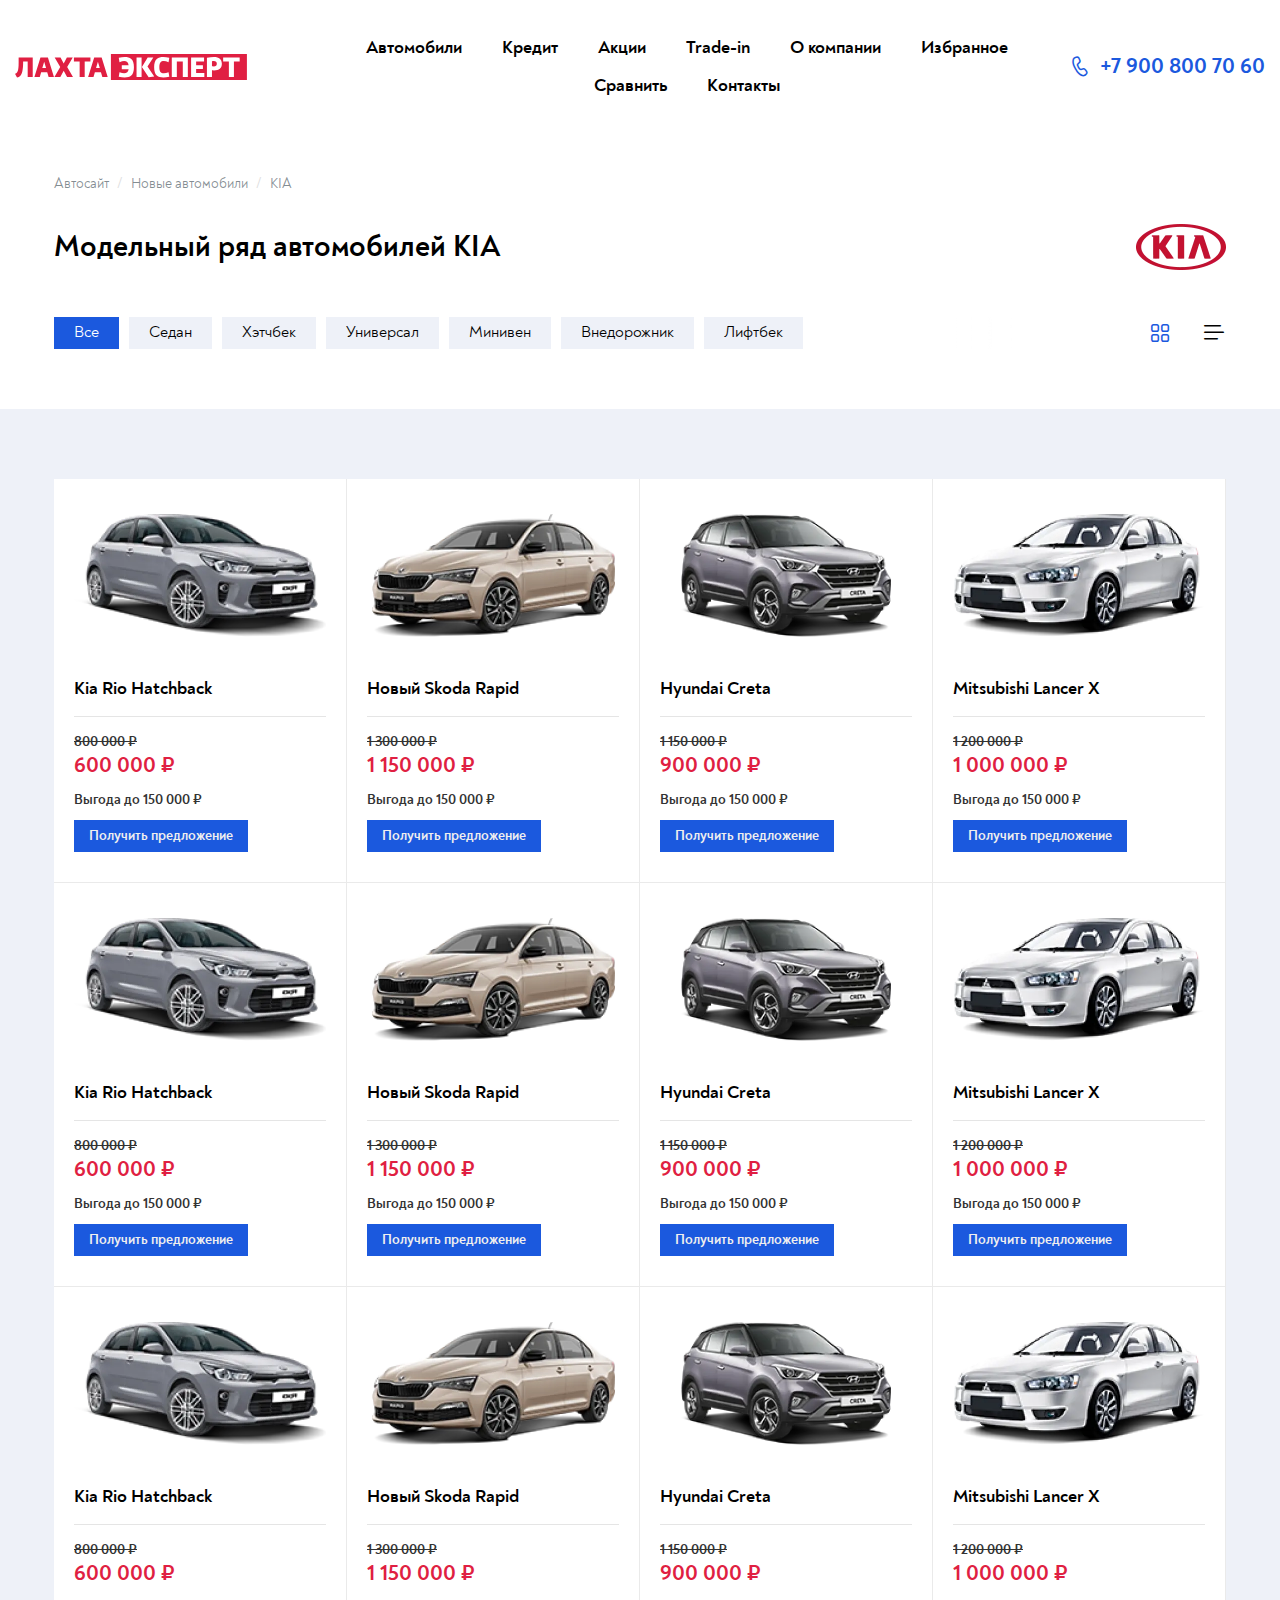
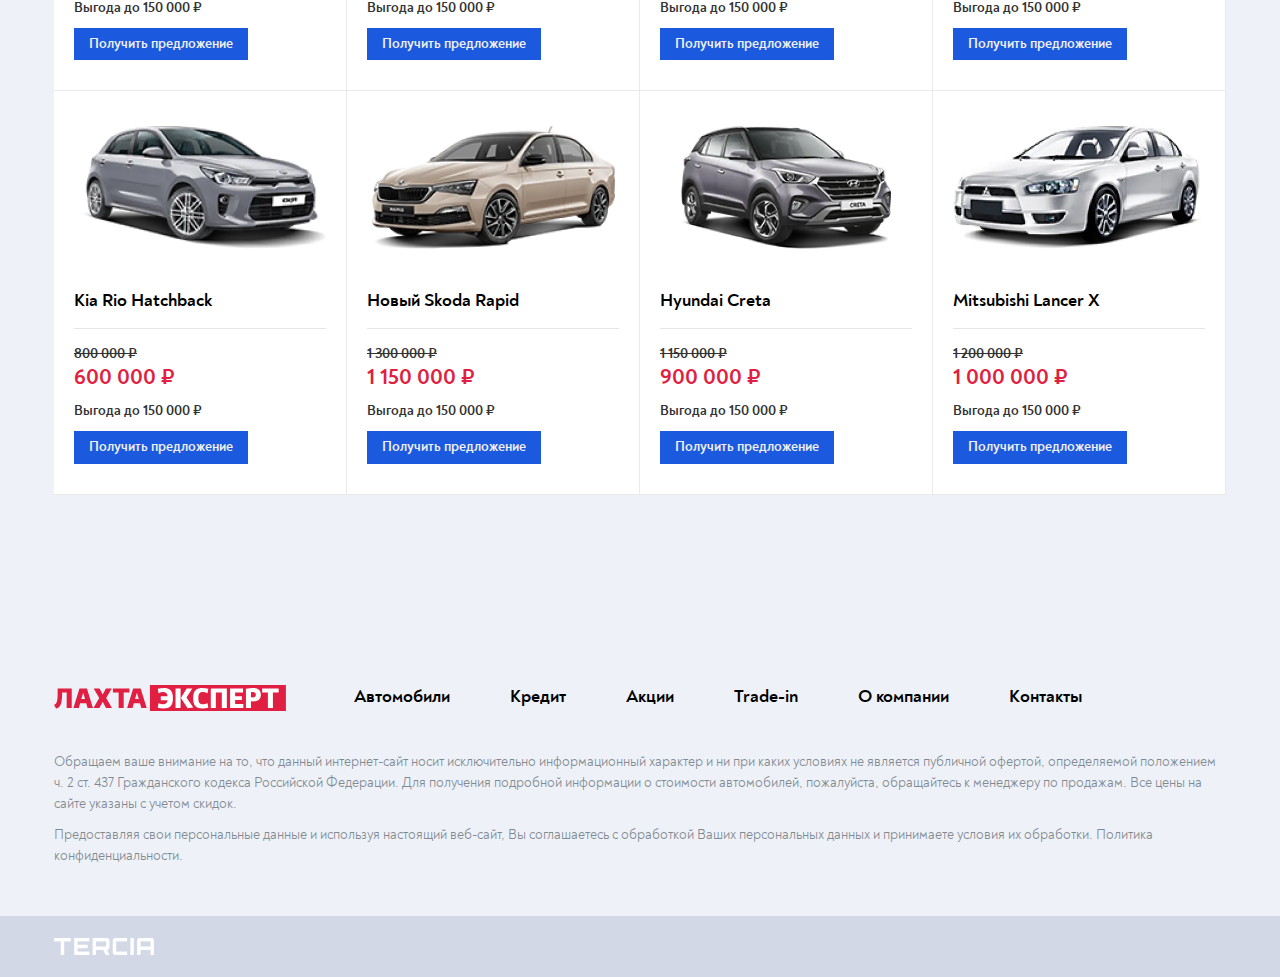
==== commit cab5f7a5: "Add files via upload" ====
--- a/brand.html
+++ b/brand.html
@@ -6,7 +6,7 @@
 	<meta charset="UTF-8">
 	<meta name="format-detection" content="telephone=no">
 	<!-- <style>body{opacity: 0;}</style> -->
-	<link rel="stylesheet" href="css/style.min.css?_v=20250130034325">
+	<link rel="stylesheet" href="css/style.min.css?_v=20250131023401">
 	<link rel="shortcut icon" href="favicon.ico">
 	<!-- <meta name="robots" content="noindex, nofollow"> -->
 	<meta name="viewport" content="width=device-width, initial-scale=1.0">
@@ -31,388 +31,433 @@
 											<span class="_icon-arrow"></span>
 										</a>
 										<div class="menu__sublink sublink-menu">
-											<div class="sublink-menu__contents">
-												<div class="sublink-menu__top">
-													<div class="sublink-menu__container">
-														<div class="sublink-menu__buttons">
-															<div class="sublink-menu__back _icon-arrow">Назад</div>
-															<div class="sublink-menu__close _icon-close"></div>
-														</div>
-														<div class="sublink-menu__navigation toggle-navigation">
-															<div data-id="3" class="toggle-navigation__title _active">
-																Новые автомобили
-															</div>
-															<div class="toggle-navigation__toggle">
-																<input type="checkbox" name="toggle" class="toggle-navigation__button">
-															</div>
-															<div data-id="4" class="toggle-navigation__title">
-																Автомобили с пробегом
-															</div>
-														</div>
+											<div class="sublink-menu__top">
+												<div class="sublink-menu__container">
+													<div class="sublink-menu__buttons">
+														<div class="sublink-menu__back _icon-arrow">Назад</div>
+														<div class="sublink-menu__close _icon-close"></div>
 													</div>
 												</div>
-												<div class="sublink-menu__content">
-													<div class="sublink-menu__container">
-														<div data-id="3" class="sublink-menu__body toggle-content">
-															<div class="sublink-menu__brands">
-																<div class="brands__body">
-																	<div class="brands__column">
-																		<a href="#" class="brands__item">
-																			<div class="brands__image">
-																				<picture><source srcset="img/brands/chevrolet.webp" type="image/webp"><img loading="lazy" src="img/brands/chevrolet.png" alt=""></picture>
-																			</div>
-																			<div class="brands__titles">
-																				<div class="brands__title">Chevrolet</div>
-																				<div class="brands__subtitle">15 авто</div>
-																			</div>
-																		</a>
-																	</div>
-																	<div class="brands__column">
-																		<a href="#" class="brands__item">
-																			<div class="brands__image">
-																				<picture><source srcset="img/brands/hyundai.webp" type="image/webp"><img loading="lazy" src="img/brands/hyundai.png" alt=""></picture>
-																			</div>
-																			<div class="brands__titles">
-																				<div class="brands__title">Hyundai</div>
-																				<div class="brands__subtitle">15 авто</div>
-																			</div>
-																		</a>
-																	</div>
-																	<div class="brands__column">
-																		<a href="#" class="brands__item">
-																			<div class="brands__image">
-																				<picture><source srcset="img/brands/volkswagen.webp" type="image/webp"><img loading="lazy" src="img/brands/volkswagen.png" alt=""></picture>
-																			</div>
-																			<div class="brands__titles">
-																				<div class="brands__title">Volkswagen</div>
-																				<div class="brands__subtitle">15 авто</div>
-																			</div>
-																		</a>
-																	</div>
-																	<div class="brands__column">
-																		<a href="#" class="brands__item">
-																			<div class="brands__image">
-																				<picture><source srcset="img/brands/FAW.webp" type="image/webp"><img loading="lazy" src="img/brands/FAW.png" alt=""></picture>
-																			</div>
-																			<div class="brands__titles">
-																				<div class="brands__title">FAW</div>
-																				<div class="brands__subtitle">15 авто</div>
-																			</div>
-																		</a>
-																	</div>
-																	<div class="brands__column">
-																		<a href="#" class="brands__item">
-																			<div class="brands__image">
-																				<picture><source srcset="img/brands/nissan.webp" type="image/webp"><img loading="lazy" src="img/brands/nissan.png" alt=""></picture>
-																			</div>
-																			<div class="brands__titles">
-																				<div class="brands__title">Nissan</div>
-																				<div class="brands__subtitle">15 авто</div>
-																			</div>
-																		</a>
-																	</div>
-																	<div class="brands__column">
-																		<a href="#" class="brands__item">
-																			<div class="brands__image">
-																				<picture><source srcset="img/brands/kia.webp" type="image/webp"><img loading="lazy" src="img/brands/kia.png" alt=""></picture>
-																			</div>
-																			<div class="brands__titles">
-																				<div class="brands__title">Kia</div>
-																				<div class="brands__subtitle">15 авто</div>
-																			</div>
-																		</a>
-																	</div>
-																	<div class="brands__column">
-																		<a href="#" class="brands__item">
-																			<div class="brands__image">
-																				<picture><source srcset="img/brands/lada.webp" type="image/webp"><img loading="lazy" src="img/brands/lada.png" alt=""></picture>
-																			</div>
-																			<div class="brands__titles">
-																				<div class="brands__title">Lada</div>
-																				<div class="brands__subtitle">15 авто</div>
-																			</div>
-																		</a>
-																	</div>
-																	<div class="brands__column">
-																		<a href="#" class="brands__item">
-																			<div class="brands__image">
-																				<picture><source srcset="img/brands/skoda.webp" type="image/webp"><img loading="lazy" src="img/brands/skoda.png" alt=""></picture>
-																			</div>
-																			<div class="brands__titles">
-																				<div class="brands__title">Skoda</div>
-																				<div class="brands__subtitle">15 авто</div>
-																			</div>
-																		</a>
-																	</div>
-																	<div class="brands__column">
-																		<a href="#" class="brands__item">
-																			<div class="brands__image">
-																				<picture><source srcset="img/brands/renault.webp" type="image/webp"><img loading="lazy" src="img/brands/renault.png" alt=""></picture>
-																			</div>
-																			<div class="brands__titles">
-																				<div class="brands__title">Renault</div>
-																				<div class="brands__subtitle">15 авто</div>
-																			</div>
-																		</a>
-																	</div>
-																	<div class="brands__column">
-																		<a href="#" class="brands__item">
-																			<div class="brands__image">
-																				<picture><source srcset="img/brands/chevrolet.webp" type="image/webp"><img loading="lazy" src="img/brands/chevrolet.png" alt=""></picture>
-																			</div>
-																			<div class="brands__titles">
-																				<div class="brands__title">Chevrolet</div>
-																				<div class="brands__subtitle">15 авто</div>
-																			</div>
-																		</a>
-																	</div>
-																	<div class="brands__column">
-																		<a href="#" class="brands__item">
-																			<div class="brands__image">
-																				<picture><source srcset="img/brands/hyundai.webp" type="image/webp"><img loading="lazy" src="img/brands/hyundai.png" alt=""></picture>
-																			</div>
-																			<div class="brands__titles">
-																				<div class="brands__title">Hyundai</div>
-																				<div class="brands__subtitle">15 авто</div>
-																			</div>
-																		</a>
-																	</div>
-																	<div class="brands__column">
-																		<a href="#" class="brands__item">
-																			<div class="brands__image">
-																				<picture><source srcset="img/brands/volkswagen.webp" type="image/webp"><img loading="lazy" src="img/brands/volkswagen.png" alt=""></picture>
-																			</div>
-																			<div class="brands__titles">
-																				<div class="brands__title">Volkswagen</div>
-																				<div class="brands__subtitle">15 авто</div>
-																			</div>
-																		</a>
-																	</div>
-																	<div class="brands__column">
-																		<a href="#" class="brands__item">
-																			<div class="brands__image">
-																				<picture><source srcset="img/brands/FAW.webp" type="image/webp"><img loading="lazy" src="img/brands/FAW.png" alt=""></picture>
-																			</div>
-																			<div class="brands__titles">
-																				<div class="brands__title">FAW</div>
-																				<div class="brands__subtitle">15 авто</div>
-																			</div>
-																		</a>
-																	</div>
-																	<div class="brands__column">
-																		<a href="#" class="brands__item">
-																			<div class="brands__image">
-																				<picture><source srcset="img/brands/nissan.webp" type="image/webp"><img loading="lazy" src="img/brands/nissan.png" alt=""></picture>
-																			</div>
-																			<div class="brands__titles">
-																				<div class="brands__title">Nissan</div>
-																				<div class="brands__subtitle">15 авто</div>
-																			</div>
-																		</a>
+											</div>
+											<div class="sublink-menu__contents">
+												<div data-tabs class="sublink-menu__tabs">
+													<div class="sublink-menu__close _icon-close"></div>
+													<nav data-tabs-titles class="sublink-menu__navigation toggle-navigation">
+														<button type="button" class="toggle-navigation__title _tab-active">Новые
+															автомобили</button>
+														<button type="button" class="toggle-navigation__toggle">
+															<input type="checkbox" name="toggle" class="toggle-navigation__button">
+														</button>
+														<button type="button" class="toggle-navigation__title">Автомобили с
+															пробегом</button>
+													</nav>
+													<div data-tabs-body class="sublink-menu__content">
+														<div class="sublink-menu__body">
+															<div class="sublink-menu__container">
+																<div class="sublink-menu__brands">
+																	<div class="brands__body">
+																		<div class="brands__column">
+																			<a href="#" class="brands__item">
+																				<div class="brands__image">
+																					<picture><source srcset="img/brands/chevrolet.webp" type="image/webp"><img loading="lazy" src="img/brands/chevrolet.png" alt=""></picture>
+																				</div>
+																				<div class="brands__titles">
+																					<div class="brands__title">Chevrolet
+																					</div>
+																					<div class="brands__subtitle">15 авто
+																					</div>
+																				</div>
+																			</a>
+																		</div>
+																		<div class="brands__column">
+																			<a href="#" class="brands__item">
+																				<div class="brands__image">
+																					<picture><source srcset="img/brands/hyundai.webp" type="image/webp"><img loading="lazy" src="img/brands/hyundai.png" alt=""></picture>
+																				</div>
+																				<div class="brands__titles">
+																					<div class="brands__title">Hyundai</div>
+																					<div class="brands__subtitle">15 авто
+																					</div>
+																				</div>
+																			</a>
+																		</div>
+																		<div class="brands__column">
+																			<a href="#" class="brands__item">
+																				<div class="brands__image">
+																					<picture><source srcset="img/brands/volkswagen.webp" type="image/webp"><img loading="lazy" src="img/brands/volkswagen.png" alt=""></picture>
+																				</div>
+																				<div class="brands__titles">
+																					<div class="brands__title">Volkswagen
+																					</div>
+																					<div class="brands__subtitle">15 авто
+																					</div>
+																				</div>
+																			</a>
+																		</div>
+																		<div class="brands__column">
+																			<a href="#" class="brands__item">
+																				<div class="brands__image">
+																					<picture><source srcset="img/brands/FAW.webp" type="image/webp"><img loading="lazy" src="img/brands/FAW.png" alt=""></picture>
+																				</div>
+																				<div class="brands__titles">
+																					<div class="brands__title">FAW</div>
+																					<div class="brands__subtitle">15 авто
+																					</div>
+																				</div>
+																			</a>
+																		</div>
+																		<div class="brands__column">
+																			<a href="#" class="brands__item">
+																				<div class="brands__image">
+																					<picture><source srcset="img/brands/nissan.webp" type="image/webp"><img loading="lazy" src="img/brands/nissan.png" alt=""></picture>
+																				</div>
+																				<div class="brands__titles">
+																					<div class="brands__title">Nissan</div>
+																					<div class="brands__subtitle">15 авто
+																					</div>
+																				</div>
+																			</a>
+																		</div>
+																		<div class="brands__column">
+																			<a href="#" class="brands__item">
+																				<div class="brands__image">
+																					<picture><source srcset="img/brands/kia.webp" type="image/webp"><img loading="lazy" src="img/brands/kia.png" alt=""></picture>
+																				</div>
+																				<div class="brands__titles">
+																					<div class="brands__title">Kia</div>
+																					<div class="brands__subtitle">15 авто
+																					</div>
+																				</div>
+																			</a>
+																		</div>
+																		<div class="brands__column">
+																			<a href="#" class="brands__item">
+																				<div class="brands__image">
+																					<picture><source srcset="img/brands/lada.webp" type="image/webp"><img loading="lazy" src="img/brands/lada.png" alt=""></picture>
+																				</div>
+																				<div class="brands__titles">
+																					<div class="brands__title">Lada</div>
+																					<div class="brands__subtitle">15 авто
+																					</div>
+																				</div>
+																			</a>
+																		</div>
+																		<div class="brands__column">
+																			<a href="#" class="brands__item">
+																				<div class="brands__image">
+																					<picture><source srcset="img/brands/skoda.webp" type="image/webp"><img loading="lazy" src="img/brands/skoda.png" alt=""></picture>
+																				</div>
+																				<div class="brands__titles">
+																					<div class="brands__title">Skoda</div>
+																					<div class="brands__subtitle">15 авто
+																					</div>
+																				</div>
+																			</a>
+																		</div>
+																		<div class="brands__column">
+																			<a href="#" class="brands__item">
+																				<div class="brands__image">
+																					<picture><source srcset="img/brands/renault.webp" type="image/webp"><img loading="lazy" src="img/brands/renault.png" alt=""></picture>
+																				</div>
+																				<div class="brands__titles">
+																					<div class="brands__title">Renault</div>
+																					<div class="brands__subtitle">15 авто
+																					</div>
+																				</div>
+																			</a>
+																		</div>
+																		<div class="brands__column">
+																			<a href="#" class="brands__item">
+																				<div class="brands__image">
+																					<picture><source srcset="img/brands/chevrolet.webp" type="image/webp"><img loading="lazy" src="img/brands/chevrolet.png" alt=""></picture>
+																				</div>
+																				<div class="brands__titles">
+																					<div class="brands__title">Chevrolet
+																					</div>
+																					<div class="brands__subtitle">15 авто
+																					</div>
+																				</div>
+																			</a>
+																		</div>
+																		<div class="brands__column">
+																			<a href="#" class="brands__item">
+																				<div class="brands__image">
+																					<picture><source srcset="img/brands/hyundai.webp" type="image/webp"><img loading="lazy" src="img/brands/hyundai.png" alt=""></picture>
+																				</div>
+																				<div class="brands__titles">
+																					<div class="brands__title">Hyundai</div>
+																					<div class="brands__subtitle">15 авто
+																					</div>
+																				</div>
+																			</a>
+																		</div>
+																		<div class="brands__column">
+																			<a href="#" class="brands__item">
+																				<div class="brands__image">
+																					<picture><source srcset="img/brands/volkswagen.webp" type="image/webp"><img loading="lazy" src="img/brands/volkswagen.png" alt=""></picture>
+																				</div>
+																				<div class="brands__titles">
+																					<div class="brands__title">Volkswagen
+																					</div>
+																					<div class="brands__subtitle">15 авто
+																					</div>
+																				</div>
+																			</a>
+																		</div>
+																		<div class="brands__column">
+																			<a href="#" class="brands__item">
+																				<div class="brands__image">
+																					<picture><source srcset="img/brands/FAW.webp" type="image/webp"><img loading="lazy" src="img/brands/FAW.png" alt=""></picture>
+																				</div>
+																				<div class="brands__titles">
+																					<div class="brands__title">FAW</div>
+																					<div class="brands__subtitle">15 авто
+																					</div>
+																				</div>
+																			</a>
+																		</div>
+																		<div class="brands__column">
+																			<a href="#" class="brands__item">
+																				<div class="brands__image">
+																					<picture><source srcset="img/brands/nissan.webp" type="image/webp"><img loading="lazy" src="img/brands/nissan.png" alt=""></picture>
+																				</div>
+																				<div class="brands__titles">
+																					<div class="brands__title">Nissan</div>
+																					<div class="brands__subtitle">15 авто
+																					</div>
+																				</div>
+																			</a>
+																		</div>
 																	</div>
 																</div>
 															</div>
 														</div>
-														<div data-id="4" class="sublink-menu__body toggle-content hidden">
-															<div class="sublink-menu__brands">
-																<div class="brands__body">
-																	<div class="brands__column">
-																		<a href="#" class="brands__item">
-																			<div class="brands__image">
-																				<picture><source srcset="img/brands/chevrolet.webp" type="image/webp"><img loading="lazy" src="img/brands/chevrolet.png" alt=""></picture>
-																			</div>
-																			<div class="brands__titles">
-																				<div class="brands__title">Chevrolet</div>
-																				<div class="brands__subtitle">15 авто</div>
-																			</div>
-																		</a>
-																	</div>
-																	<div class="brands__column">
-																		<a href="#" class="brands__item">
-																			<div class="brands__image">
-																				<picture><source srcset="img/brands/hyundai.webp" type="image/webp"><img loading="lazy" src="img/brands/hyundai.png" alt=""></picture>
-																			</div>
-																			<div class="brands__titles">
-																				<div class="brands__title">Hyundai</div>
-																				<div class="brands__subtitle">15 авто</div>
-																			</div>
-																		</a>
-																	</div>
-																	<div class="brands__column">
-																		<a href="#" class="brands__item">
-																			<div class="brands__image">
-																				<picture><source srcset="img/brands/volkswagen.webp" type="image/webp"><img loading="lazy" src="img/brands/volkswagen.png" alt=""></picture>
-																			</div>
-																			<div class="brands__titles">
-																				<div class="brands__title">Volkswagen</div>
-																				<div class="brands__subtitle">15 авто</div>
-																			</div>
-																		</a>
-																	</div>
-																	<div class="brands__column">
-																		<a href="#" class="brands__item">
-																			<div class="brands__image">
-																				<picture><source srcset="img/brands/FAW.webp" type="image/webp"><img loading="lazy" src="img/brands/FAW.png" alt=""></picture>
-																			</div>
-																			<div class="brands__titles">
-																				<div class="brands__title">FAW</div>
-																				<div class="brands__subtitle">15 авто</div>
-																			</div>
-																		</a>
-																	</div>
-																	<div class="brands__column">
-																		<a href="#" class="brands__item">
-																			<div class="brands__image">
-																				<picture><source srcset="img/brands/nissan.webp" type="image/webp"><img loading="lazy" src="img/brands/nissan.png" alt=""></picture>
-																			</div>
-																			<div class="brands__titles">
-																				<div class="brands__title">Nissan</div>
-																				<div class="brands__subtitle">15 авто</div>
-																			</div>
-																		</a>
-																	</div>
-																	<div class="brands__column">
-																		<a href="#" class="brands__item">
-																			<div class="brands__image">
-																				<picture><source srcset="img/brands/kia.webp" type="image/webp"><img loading="lazy" src="img/brands/kia.png" alt=""></picture>
-																			</div>
-																			<div class="brands__titles">
-																				<div class="brands__title">Kia</div>
-																				<div class="brands__subtitle">15 авто</div>
-																			</div>
-																		</a>
-																	</div>
-																	<div class="brands__column">
-																		<a href="#" class="brands__item">
-																			<div class="brands__image">
-																				<picture><source srcset="img/brands/lada.webp" type="image/webp"><img loading="lazy" src="img/brands/lada.png" alt=""></picture>
-																			</div>
-																			<div class="brands__titles">
-																				<div class="brands__title">Lada</div>
-																				<div class="brands__subtitle">15 авто</div>
-																			</div>
-																		</a>
-																	</div>
-																	<div class="brands__column">
-																		<a href="#" class="brands__item">
-																			<div class="brands__image">
-																				<picture><source srcset="img/brands/skoda.webp" type="image/webp"><img loading="lazy" src="img/brands/skoda.png" alt=""></picture>
-																			</div>
-																			<div class="brands__titles">
-																				<div class="brands__title">Skoda</div>
-																				<div class="brands__subtitle">15 авто</div>
-																			</div>
-																		</a>
-																	</div>
-																	<div class="brands__column">
-																		<a href="#" class="brands__item">
-																			<div class="brands__image">
-																				<picture><source srcset="img/brands/renault.webp" type="image/webp"><img loading="lazy" src="img/brands/renault.png" alt=""></picture>
-																			</div>
-																			<div class="brands__titles">
-																				<div class="brands__title">Renault</div>
-																				<div class="brands__subtitle">15 авто</div>
-																			</div>
-																		</a>
-																	</div>
-																	<div class="brands__column">
-																		<a href="#" class="brands__item">
-																			<div class="brands__image">
-																				<picture><source srcset="img/brands/chevrolet.webp" type="image/webp"><img loading="lazy" src="img/brands/chevrolet.png" alt=""></picture>
-																			</div>
-																			<div class="brands__titles">
-																				<div class="brands__title">Chevrolet</div>
-																				<div class="brands__subtitle">15 авто</div>
-																			</div>
-																		</a>
-																	</div>
-																	<div class="brands__column">
-																		<a href="#" class="brands__item">
-																			<div class="brands__image">
-																				<picture><source srcset="img/brands/hyundai.webp" type="image/webp"><img loading="lazy" src="img/brands/hyundai.png" alt=""></picture>
-																			</div>
-																			<div class="brands__titles">
-																				<div class="brands__title">Hyundai</div>
-																				<div class="brands__subtitle">15 авто</div>
-																			</div>
-																		</a>
-																	</div>
-																	<div class="brands__column">
-																		<a href="#" class="brands__item">
-																			<div class="brands__image">
-																				<picture><source srcset="img/brands/volkswagen.webp" type="image/webp"><img loading="lazy" src="img/brands/volkswagen.png" alt=""></picture>
-																			</div>
-																			<div class="brands__titles">
-																				<div class="brands__title">Volkswagen</div>
-																				<div class="brands__subtitle">15 авто</div>
-																			</div>
-																		</a>
-																	</div>
-																	<div class="brands__column">
-																		<a href="#" class="brands__item">
-																			<div class="brands__image">
-																				<picture><source srcset="img/brands/FAW.webp" type="image/webp"><img loading="lazy" src="img/brands/FAW.png" alt=""></picture>
-																			</div>
-																			<div class="brands__titles">
-																				<div class="brands__title">FAW</div>
-																				<div class="brands__subtitle">15 авто</div>
-																			</div>
-																		</a>
-																	</div>
-																	<div class="brands__column">
-																		<a href="#" class="brands__item">
-																			<div class="brands__image">
-																				<picture><source srcset="img/brands/nissan.webp" type="image/webp"><img loading="lazy" src="img/brands/nissan.png" alt=""></picture>
-																			</div>
-																			<div class="brands__titles">
-																				<div class="brands__title">Nissan</div>
-																				<div class="brands__subtitle">15 авто</div>
-																			</div>
-																		</a>
-																	</div>
-																	<div class="brands__column">
-																		<a href="#" class="brands__item">
-																			<div class="brands__image">
-																				<picture><source srcset="img/brands/kia.webp" type="image/webp"><img loading="lazy" src="img/brands/kia.png" alt=""></picture>
-																			</div>
-																			<div class="brands__titles">
-																				<div class="brands__title">Kia</div>
-																				<div class="brands__subtitle">15 авто</div>
-																			</div>
-																		</a>
-																	</div>
-																	<div class="brands__column">
-																		<a href="#" class="brands__item">
-																			<div class="brands__image">
-																				<picture><source srcset="img/brands/volkswagen.webp" type="image/webp"><img loading="lazy" src="img/brands/volkswagen.png" alt=""></picture>
-																			</div>
-																			<div class="brands__titles">
-																				<div class="brands__title">Volkswagen</div>
-																				<div class="brands__subtitle">15 авто</div>
-																			</div>
-																		</a>
-																	</div>
-																	<div class="brands__column">
-																		<a href="#" class="brands__item">
-																			<div class="brands__image">
-																				<picture><source srcset="img/brands/FAW.webp" type="image/webp"><img loading="lazy" src="img/brands/FAW.png" alt=""></picture>
-																			</div>
-																			<div class="brands__titles">
-																				<div class="brands__title">FAW</div>
-																				<div class="brands__subtitle">15 авто</div>
-																			</div>
-																		</a>
-																	</div>
-																	<div class="brands__column">
-																		<a href="#" class="brands__item">
-																			<div class="brands__image">
-																				<picture><source srcset="img/brands/skoda.webp" type="image/webp"><img loading="lazy" src="img/brands/skoda.png" alt=""></picture>
-																			</div>
-																			<div class="brands__titles">
-																				<div class="brands__title">Skoda</div>
-																				<div class="brands__subtitle">15 авто</div>
-																			</div>
-																		</a>
+														<div class="sublink-menu__body toggle-content"></div>
+														<div class="sublink-menu__body">
+															<div class="sublink-menu__container">
+																<div class="sublink-menu__brands">
+																	<div class="brands__body">
+																		<div class="brands__column">
+																			<a href="#" class="brands__item">
+																				<div class="brands__image">
+																					<picture><source srcset="img/brands/chevrolet.webp" type="image/webp"><img loading="lazy" src="img/brands/chevrolet.png" alt=""></picture>
+																				</div>
+																				<div class="brands__titles">
+																					<div class="brands__title">Chevrolet
+																					</div>
+																					<div class="brands__subtitle">15 авто
+																					</div>
+																				</div>
+																			</a>
+																		</div>
+																		<div class="brands__column">
+																			<a href="#" class="brands__item">
+																				<div class="brands__image">
+																					<picture><source srcset="img/brands/hyundai.webp" type="image/webp"><img loading="lazy" src="img/brands/hyundai.png" alt=""></picture>
+																				</div>
+																				<div class="brands__titles">
+																					<div class="brands__title">Hyundai</div>
+																					<div class="brands__subtitle">15 авто
+																					</div>
+																				</div>
+																			</a>
+																		</div>
+																		<div class="brands__column">
+																			<a href="#" class="brands__item">
+																				<div class="brands__image">
+																					<picture><source srcset="img/brands/volkswagen.webp" type="image/webp"><img loading="lazy" src="img/brands/volkswagen.png" alt=""></picture>
+																				</div>
+																				<div class="brands__titles">
+																					<div class="brands__title">Volkswagen
+																					</div>
+																					<div class="brands__subtitle">15 авто
+																					</div>
+																				</div>
+																			</a>
+																		</div>
+																		<div class="brands__column">
+																			<a href="#" class="brands__item">
+																				<div class="brands__image">
+																					<picture><source srcset="img/brands/FAW.webp" type="image/webp"><img loading="lazy" src="img/brands/FAW.png" alt=""></picture>
+																				</div>
+																				<div class="brands__titles">
+																					<div class="brands__title">FAW</div>
+																					<div class="brands__subtitle">15 авто
+																					</div>
+																				</div>
+																			</a>
+																		</div>
+																		<div class="brands__column">
+																			<a href="#" class="brands__item">
+																				<div class="brands__image">
+																					<picture><source srcset="img/brands/nissan.webp" type="image/webp"><img loading="lazy" src="img/brands/nissan.png" alt=""></picture>
+																				</div>
+																				<div class="brands__titles">
+																					<div class="brands__title">Nissan</div>
+																					<div class="brands__subtitle">15 авто
+																					</div>
+																				</div>
+																			</a>
+																		</div>
+																		<div class="brands__column">
+																			<a href="#" class="brands__item">
+																				<div class="brands__image">
+																					<picture><source srcset="img/brands/kia.webp" type="image/webp"><img loading="lazy" src="img/brands/kia.png" alt=""></picture>
+																				</div>
+																				<div class="brands__titles">
+																					<div class="brands__title">Kia</div>
+																					<div class="brands__subtitle">15 авто
+																					</div>
+																				</div>
+																			</a>
+																		</div>
+																		<div class="brands__column">
+																			<a href="#" class="brands__item">
+																				<div class="brands__image">
+																					<picture><source srcset="img/brands/lada.webp" type="image/webp"><img loading="lazy" src="img/brands/lada.png" alt=""></picture>
+																				</div>
+																				<div class="brands__titles">
+																					<div class="brands__title">Lada</div>
+																					<div class="brands__subtitle">15 авто
+																					</div>
+																				</div>
+																			</a>
+																		</div>
+																		<div class="brands__column">
+																			<a href="#" class="brands__item">
+																				<div class="brands__image">
+																					<picture><source srcset="img/brands/skoda.webp" type="image/webp"><img loading="lazy" src="img/brands/skoda.png" alt=""></picture>
+																				</div>
+																				<div class="brands__titles">
+																					<div class="brands__title">Skoda</div>
+																					<div class="brands__subtitle">15 авто
+																					</div>
+																				</div>
+																			</a>
+																		</div>
+																		<div class="brands__column">
+																			<a href="#" class="brands__item">
+																				<div class="brands__image">
+																					<picture><source srcset="img/brands/renault.webp" type="image/webp"><img loading="lazy" src="img/brands/renault.png" alt=""></picture>
+																				</div>
+																				<div class="brands__titles">
+																					<div class="brands__title">Renault</div>
+																					<div class="brands__subtitle">15 авто
+																					</div>
+																				</div>
+																			</a>
+																		</div>
+																		<div class="brands__column">
+																			<a href="#" class="brands__item">
+																				<div class="brands__image">
+																					<picture><source srcset="img/brands/chevrolet.webp" type="image/webp"><img loading="lazy" src="img/brands/chevrolet.png" alt=""></picture>
+																				</div>
+																				<div class="brands__titles">
+																					<div class="brands__title">Chevrolet
+																					</div>
+																					<div class="brands__subtitle">15 авто
+																					</div>
+																				</div>
+																			</a>
+																		</div>
+																		<div class="brands__column">
+																			<a href="#" class="brands__item">
+																				<div class="brands__image">
+																					<picture><source srcset="img/brands/hyundai.webp" type="image/webp"><img loading="lazy" src="img/brands/hyundai.png" alt=""></picture>
+																				</div>
+																				<div class="brands__titles">
+																					<div class="brands__title">Hyundai</div>
+																					<div class="brands__subtitle">15 авто
+																					</div>
+																				</div>
+																			</a>
+																		</div>
+																		<div class="brands__column">
+																			<a href="#" class="brands__item">
+																				<div class="brands__image">
+																					<picture><source srcset="img/brands/volkswagen.webp" type="image/webp"><img loading="lazy" src="img/brands/volkswagen.png" alt=""></picture>
+																				</div>
+																				<div class="brands__titles">
+																					<div class="brands__title">Volkswagen
+																					</div>
+																					<div class="brands__subtitle">15 авто
+																					</div>
+																				</div>
+																			</a>
+																		</div>
+																		<div class="brands__column">
+																			<a href="#" class="brands__item">
+																				<div class="brands__image">
+																					<picture><source srcset="img/brands/FAW.webp" type="image/webp"><img loading="lazy" src="img/brands/FAW.png" alt=""></picture>
+																				</div>
+																				<div class="brands__titles">
+																					<div class="brands__title">FAW</div>
+																					<div class="brands__subtitle">15 авто
+																					</div>
+																				</div>
+																			</a>
+																		</div>
+																		<div class="brands__column">
+																			<a href="#" class="brands__item">
+																				<div class="brands__image">
+																					<picture><source srcset="img/brands/nissan.webp" type="image/webp"><img loading="lazy" src="img/brands/nissan.png" alt=""></picture>
+																				</div>
+																				<div class="brands__titles">
+																					<div class="brands__title">Nissan</div>
+																					<div class="brands__subtitle">15 авто
+																					</div>
+																				</div>
+																			</a>
+																		</div>
+																		<div class="brands__column">
+																			<a href="#" class="brands__item">
+																				<div class="brands__image">
+																					<picture><source srcset="img/brands/kia.webp" type="image/webp"><img loading="lazy" src="img/brands/kia.png" alt=""></picture>
+																				</div>
+																				<div class="brands__titles">
+																					<div class="brands__title">Kia</div>
+																					<div class="brands__subtitle">15 авто
+																					</div>
+																				</div>
+																			</a>
+																		</div>
+																		<div class="brands__column">
+																			<a href="#" class="brands__item">
+																				<div class="brands__image">
+																					<picture><source srcset="img/brands/volkswagen.webp" type="image/webp"><img loading="lazy" src="img/brands/volkswagen.png" alt=""></picture>
+																				</div>
+																				<div class="brands__titles">
+																					<div class="brands__title">Volkswagen
+																					</div>
+																					<div class="brands__subtitle">15 авто
+																					</div>
+																				</div>
+																			</a>
+																		</div>
+																		<div class="brands__column">
+																			<a href="#" class="brands__item">
+																				<div class="brands__image">
+																					<picture><source srcset="img/brands/FAW.webp" type="image/webp"><img loading="lazy" src="img/brands/FAW.png" alt=""></picture>
+																				</div>
+																				<div class="brands__titles">
+																					<div class="brands__title">FAW</div>
+																					<div class="brands__subtitle">15 авто
+																					</div>
+																				</div>
+																			</a>
+																		</div>
+																		<div class="brands__column">
+																			<a href="#" class="brands__item">
+																				<div class="brands__image">
+																					<picture><source srcset="img/brands/skoda.webp" type="image/webp"><img loading="lazy" src="img/brands/skoda.png" alt=""></picture>
+																				</div>
+																				<div class="brands__titles">
+																					<div class="brands__title">Skoda</div>
+																					<div class="brands__subtitle">15 авто
+																					</div>
+																				</div>
+																			</a>
+																		</div>
 																	</div>
 																</div>
 															</div>
@@ -927,7 +972,7 @@
 			</div>
 		</footer>
 	</div>
-	<script src="js/app.min.js?_v=20250130034325"></script>
+	<script src="js/app.min.js?_v=20250131023401"></script>
 </body>
 
 </html>--- a/css/style.min.css
+++ b/css/style.min.css
@@ -1 +1 @@
-@charset "UTF-8";@font-face{font-family:DINPro;font-display:swap;src:url(../fonts/DINPro-Bold.woff2) format("woff2"),url(../fonts/DINPro-Bold.woff) format("woff");font-weight:700;font-style:normal}@font-face{font-family:icons;font-display:swap;src:url(../fonts/icons.woff2) format("woff2"),url(../fonts/icons.woff) format("woff");font-weight:400;font-style:normal}@font-face{font-family:Foros;font-display:swap;src:url(../fonts/Foros-Bold.woff2) format("woff2"),url(../fonts/Foros-Bold.woff) format("woff");font-weight:700;font-style:normal}@font-face{font-family:Noah;font-display:swap;src:url(../fonts/Noah-Regular.woff2) format("woff2"),url(../fonts/Noah-Regular.woff) format("woff");font-weight:400;font-style:normal}@font-face{font-family:Noah;font-display:swap;src:url(../fonts/Noah-Bold.woff2) format("woff2"),url(../fonts/Noah-Bold.woff) format("woff");font-weight:700;font-style:normal}[class*=_icon-]:before{font-family:icons;font-style:normal;font-weight:400;font-variant:normal;text-transform:none;line-height:1;-webkit-font-smoothing:antialiased;-moz-osx-font-smoothing:grayscale}[class*=_icon-]:before{display:block}._icon-star-active:before{content:"\e913"}._icon-question:before{content:"\e914"}._icon-percent:before{content:"\e912"}._icon-check-2:before{content:"\e900"}._icon-update:before{content:"\e901"}._icon-play:before{content:"\e902"}._icon-reviews-star:before{content:"\e903"}._icon-favorites:before{content:"\e904"}._icon-list:before{content:"\e905"}._icon-grid:before{content:"\e906"}._icon-trophy:before{content:"\e907"}._icon-warnings:before{content:"\e908"}._icon-share:before{content:"\e909"}._icon-star:before{content:"\e90a"}._icon-check:before{content:"\e90b"}._icon-close:before{content:"\e90c"}._icon-search:before{content:"\e90d"}._icon-arrow:before{content:"\e90e"}._icon-youtube:before{content:"\e90f"}._icon-image:before{content:"\e910"}._icon-phone:before{content:"\e911"}*{padding:0;margin:0;border:0}*,:after,:before{-webkit-box-sizing:border-box;box-sizing:border-box}body,html{height:100%;min-width:320px}body{color:#000;line-height:1.2;font-family:Noah,sans-serif;font-size:14px;-ms-text-size-adjust:100%;-moz-text-size-adjust:100%;-webkit-text-size-adjust:100%;-webkit-font-smoothing:antialiased;-moz-osx-font-smoothing:grayscale}button,input,textarea{outline:0;font-family:Noah,sans-serif;font-size:inherit}button{cursor:pointer;color:inherit;background-color:inherit}a{color:inherit}a:link,a:visited{text-decoration:none}a:hover{text-decoration:none}ul li{list-style:none}img{vertical-align:top}h1,h2,h3,h4,h5,h6{font-weight:inherit;font-size:inherit}body{background:#eef1f8}.lock body{overflow:hidden;-ms-touch-action:none;touch-action:none}.wrapper{min-height:100%;display:-webkit-box;display:-ms-flexbox;display:flex;-webkit-box-orient:vertical;-webkit-box-direction:normal;-ms-flex-direction:column;flex-direction:column;overflow:hidden}.wrapper>main{-webkit-box-flex:1;-ms-flex:1 1 auto;flex:1 1 auto}.wrapper>*{min-width:0}[class*=__container]{max-width:73.25rem;-webkit-box-sizing:content-box;box-sizing:content-box;margin:0 auto;padding:0 .9375rem}.button-blue{position:relative;display:-webkit-box;display:-ms-flexbox;display:flex;-webkit-box-pack:center;-ms-flex-pack:center;justify-content:center;-webkit-box-align:center;-ms-flex-align:center;align-items:center;font-weight:700;font-size:14px;line-height:143%;text-align:center;color:#efefef;padding:6px 15px;background:#1b59de;-webkit-transition:all .3s ease 0s;-o-transition:all .3s ease 0s;transition:all .3s ease 0s}.button-blue span::before{position:absolute;right:18px;top:50%;-webkit-transform:translate(0,-50%);-ms-transform:translate(0,-50%);transform:translate(0,-50%);font-size:24px;color:#fff}.button-blue::after{content:"";position:absolute;top:0;left:0;width:100%;height:100%;opacity:0;background:rgba(255,255,255,.2);-webkit-transition:all .3s ease 0s;-o-transition:all .3s ease 0s;transition:all .3s ease 0s}.button-blue:hover::after{content:"";opacity:1}.button-blue.disabled{pointer-events:none;opacity:.1}.button-red{position:relative;display:-webkit-box;display:-ms-flexbox;display:flex;-webkit-box-pack:center;-ms-flex-pack:center;justify-content:center;-webkit-box-align:center;-ms-flex-align:center;align-items:center;font-weight:700;font-size:14px;line-height:143%;text-align:center;color:#efefef;padding:6px 15px;background:#e01f42;-webkit-transition:all .3s ease 0s;-o-transition:all .3s ease 0s;transition:all .3s ease 0s}.button-red::after{content:"";position:absolute;top:0;left:0;width:100%;height:100%;opacity:0;background:rgba(255,255,255,.2);-webkit-transition:all .3s ease 0s;-o-transition:all .3s ease 0s;transition:all .3s ease 0s}.button-red:hover::after{content:"";opacity:1}.button-grey{pointer-events:none;position:relative;display:-webkit-box;display:-ms-flexbox;display:flex;-webkit-box-pack:center;-ms-flex-pack:center;justify-content:center;-webkit-box-align:center;-ms-flex-align:center;align-items:center;font-weight:700;font-size:18px;line-height:133%;text-align:center;padding:6px 15px;background:#eef1f8}.checkbox{position:relative}.checkbox:hover .checkbox__tippy{opacity:1}.checkbox__input{position:absolute;width:0;height:0;opacity:0}.checkbox__input:hover+.checkbox__label .checkbox__icon{border:1px solid #1b59de}.checkbox__input:checked+.checkbox__label .checkbox__icon{border:1px solid #1b59de;background:#1b59de}.checkbox__input._form-error+.checkbox__label .checkbox__icon{border:1px solid #e01f42}.checkbox__input:checked+.checkbox__label .checkbox__icon::before{opacity:1}.checkbox__label{position:relative;cursor:pointer;display:-webkit-box;display:-ms-flexbox;display:flex}.checkbox__icon{display:-webkit-box;display:-ms-flexbox;display:flex;-webkit-box-pack:center;-ms-flex-pack:center;justify-content:center;-webkit-box-align:center;-ms-flex-align:center;align-items:center;-webkit-box-flex:0;-ms-flex:0 0 22px;flex:0 0 22px;height:22px;width:22px;border:1px solid rgba(90,103,110,.4);background:#fff;-webkit-transition:all .3s ease 0s;-o-transition:all .3s ease 0s;transition:all .3s ease 0s;margin:1px 10px 0 0}.checkbox__icon::before{-webkit-transition:all .3s ease 0s;-o-transition:all .3s ease 0s;transition:all .3s ease 0s;font-size:13px;color:#fff;opacity:0}.checkbox__text{display:-webkit-box;display:-ms-flexbox;display:flex;-webkit-box-orient:vertical;-webkit-box-direction:normal;-ms-flex-direction:column;flex-direction:column;font-weight:400;font-size:14px;line-height:143%;color:#5a676e}.checkbox__text a{color:#1b59de;-webkit-transition:all .3s ease 0s;-o-transition:all .3s ease 0s;transition:all .3s ease 0s}.checkbox__text a:hover{color:#0042b0}.checkbox__tippy{cursor:pointer;-webkit-transition:all .3s ease 0s;-o-transition:all .3s ease 0s;transition:all .3s ease 0s;position:absolute;top:100%;left:-30px;padding:2px 10px;font-weight:700;font-size:14px;line-height:143%;color:#fff;z-index:10;opacity:0;background:rgba(90,103,110,.8)}.checkbox__tippy:hover{background:#5a676e}.options{display:-webkit-box;display:-ms-flexbox;display:flex;height:100%}.options__item{-webkit-box-flex:0;-ms-flex:0 1 50%;flex:0 1 50%}.options__input{width:0;height:0;opacity:0;position:absolute}.options__input:checked+.options__label{border:1px solid #1b59de;color:#1b59de}.options__label{cursor:pointer;display:-webkit-box;display:-ms-flexbox;display:flex;width:100%;border:1px solid rgba(90,103,110,.4);padding:10px 15px;font-weight:400;font-size:16px;line-height:137%}.select{position:relative}.select__menu{position:relative}.select__menu._active .select__arrow{-webkit-transform:rotate(180deg);-ms-transform:rotate(180deg);transform:rotate(180deg)}.select__menu._active .select__body{display:block}.select__btn{position:relative;cursor:pointer}.select__btntext{position:relative;display:-webkit-box;display:-ms-flexbox;display:flex;-webkit-box-pack:justify;-ms-flex-pack:justify;justify-content:space-between;-webkit-box-align:center;-ms-flex-align:center;align-items:center;border:1px solid rgba(90,103,110,.4);padding:10px 15px;font-weight:400;font-size:16px;line-height:137%}.select__btntext input{pointer-events:none;width:100%;margin:0 10px 0 0}.select__btntext input::-webkit-input-placeholder{color:#000}.select__btntext input::-moz-placeholder{color:#000}.select__btntext input:-ms-input-placeholder{color:#000}.select__btntext input::-ms-input-placeholder{color:#000}.select__btntext input::placeholder{color:#000}.select__btntext._form-error{border:1px solid #e01f42}.select__btntext label{pointer-events:none;white-space:nowrap;position:absolute;top:50%;-webkit-transform:translate(0,-50%);-ms-transform:translate(0,-50%);transform:translate(0,-50%);left:15px;width:calc(100% - 30px);height:auto;font-weight:400;font-size:16px;line-height:137%;overflow:auto;-ms-overflow-style:none;scrollbar-width:none}.select__btntext label::-webkit-scrollbar{display:none}.select__btntext label span{color:#e01f42}.select__btntext.filled{border:1px solid #1b59de}.select__btntext.filled .select__arrow::before{color:#1b59de}.select__btntext.filled input{color:#1b59de}.select__btntext.filled label{opacity:0;pointer-events:none}.select__arrow{cursor:pointer;-webkit-transition:all .3s ease 0s;-o-transition:all .3s ease 0s;transition:all .3s ease 0s}.select__arrow::before{font-size:10px;color:rgba(90,103,110,.5)}.select__body{outline:0;display:none;position:absolute;top:100%;left:0;width:100%;z-index:5;margin:8px 0 0 0}.select__options{overflow:auto;-ms-overflow-style:none;scrollbar-width:none}.select__options::-webkit-scrollbar{display:none}.select__option{cursor:pointer;padding:8px 0;-webkit-transition:all .3s ease 0s;-o-transition:all .3s ease 0s;transition:all .3s ease 0s;display:block;font-weight:400;font-size:16px;line-height:137%}.select__option:hover .select__option-text{color:#1b59de}.select__option._active{display:none}.top-select{display:none}.top-select__title{font-weight:400;font-size:16px;line-height:137%}.top-select__title.strong{font-weight:700;text-align:center}.top-select__close{cursor:pointer;font-weight:700;font-size:16px;line-height:137%;text-align:right;color:#1b59de;margin:0 0 0 10px}.top-select__close::before{width:24px;height:24px;display:-webkit-box;display:-ms-flexbox;display:flex;-webkit-box-pack:center;-ms-flex-pack:center;justify-content:center;-webkit-box-align:center;-ms-flex-align:center;align-items:center;font-size:24px;color:#1b59de}.top-select__delete{font-weight:700;font-size:16px;line-height:137%;color:#e01f42;margin:0 10px 0 0}.rating{display:-webkit-box;display:-ms-flexbox;display:flex;-ms-flex-wrap:wrap;flex-wrap:wrap;width:108px;height:20px}.rating__body{display:inline-block;position:relative;width:108px;height:20px}.rating__body .rating-input{display:none}.rating__line{position:absolute;width:108px;height:20px;top:0;left:0;background:url(../img/icons/rating.svg) 0 0 no-repeat;background-size:100% 100%}.rating__activeline{position:absolute;width:0;height:20px;top:0;left:0;background:url(../img/icons/rating_active.svg) 0 0 no-repeat;z-index:2}.rating__stars{width:100%;display:-webkit-box;display:-ms-flexbox;display:flex;position:absolute;width:100%;height:100%;top:0;left:0}.rating__star{-webkit-box-flex:0;-ms-flex:0 0 20%;flex:0 0 20%;height:100%;opacity:0}.quantity{width:100%;height:65px;display:-webkit-box;display:-ms-flexbox;display:flex;border:1px solid rgba(90,103,110,.4);background:#fff}.quantity__button{-webkit-box-flex:0;-ms-flex:0 0 65px;flex:0 0 65px;position:relative;cursor:pointer}.quantity__button::after,.quantity__button::before{content:"";position:absolute;top:50%;left:50%;-webkit-transition:all .3s ease 0s;-o-transition:all .3s ease 0s;transition:all .3s ease 0s;margin:0 0 0 -10px;background-color:rgba(90,103,110,.75);width:23px;height:1px}.quantity__button_plus::before{margin:0 0 0 -10px;-webkit-transform:rotate(-90deg);-ms-transform:rotate(-90deg);transform:rotate(-90deg)}.quantity__button_plus::after{margin:0 0 0 -10px}.quantity__input{-webkit-box-flex:1;-ms-flex:1 1 auto;flex:1 1 auto}.quantity__input input{border:none!important;height:63px}body::after{content:"";background:#061d45;position:fixed;width:100%;height:100%;top:0;left:0;opacity:0;-webkit-transition:opacity .8s ease 0s;-o-transition:opacity .8s ease 0s;transition:opacity .8s ease 0s;pointer-events:none;z-index:149}.popup-show body::after{opacity:1}.popup{position:fixed;top:0;left:0;bottom:0;right:0;-webkit-transition:visibility .8s ease 0s;-o-transition:visibility .8s ease 0s;transition:visibility .8s ease 0s;visibility:hidden;pointer-events:none}.popup_show{z-index:150;visibility:visible;overflow:auto;pointer-events:auto}.popup_show .popup__content{visibility:visible;-webkit-transform:scale(1);-ms-transform:scale(1);transform:scale(1)}.popup__wrapper{display:-webkit-box;display:-ms-flexbox;display:flex;-webkit-box-orient:vertical;-webkit-box-direction:normal;-ms-flex-direction:column;flex-direction:column;-webkit-box-align:center;-ms-flex-align:center;align-items:center;min-height:100%;-webkit-box-flex:1;-ms-flex:1 1 auto;flex:1 1 auto;width:100%;display:flex;-webkit-box-pack:center;-ms-flex-pack:center;justify-content:center;align-items:center}.popup__content{visibility:hidden;-webkit-transform:scale(0);-ms-transform:scale(0);transform:scale(0);-webkit-transition:-webkit-transform .3s ease 0s;transition:-webkit-transform .3s ease 0s;-o-transition:transform .3s ease 0s;transition:transform .3s ease 0s;transition:transform .3s ease 0s,-webkit-transform .3s ease 0s;width:100%;max-width:100%}.lock .popup__content{visibility:visible}.popup__close{position:absolute;top:20px;right:30px;width:24px;height:24px;cursor:pointer;background:0 0}.popup__close::before{font-size:24px;color:#fff}.popup__sliders{-webkit-box-flex:1;-ms-flex:1 1 auto;flex:1 1 auto;min-width:0;margin:0 0 15px 0;display:-webkit-box;display:-ms-flexbox;display:flex;-webkit-box-align:center;-ms-flex-align:center;align-items:center}.popup__sliders .images-product__thumbs{margin:10px 0 0 130px}.popup__sliders .images-product__popup-slider{margin:0 130px}.popup__images{min-width:0}.popup__body{display:-webkit-box;display:-ms-flexbox;display:flex;min-width:0;height:100%}.popup__desc{-webkit-box-flex:0;-ms-flex:0 0 350px;flex:0 0 350px}.desc-popup__content{background:#fff;height:100%;padding:74px 30px}.desc-popup__content h3{margin:0 0 20px 0}.desc-popup__close{position:absolute;top:20px;right:30px;width:24px;height:24px;cursor:pointer;background:0 0}.desc-popup__close::before{font-size:24px;color:#e01f42}.desc-popup__price{font-weight:700;font-size:38px;line-height:116%;color:#333;margin:0 0 30px 0}.desc-popup__lists{padding:0 0 30px 0;margin:-6px 0}.desc-popup__list{display:-webkit-box;display:-ms-flexbox;display:flex;padding:6px 0}.desc-popup__title{-webkit-box-flex:0;-ms-flex:0 0 115px;flex:0 0 115px;font-weight:400;font-size:14px;line-height:143%;color:rgba(90,103,110,.75);margin:0 0 15px 0}.desc-popup__subtitle{-webkit-box-flex:0;-ms-flex:0 1 155px;flex:0 1 155px;font-weight:400;font-size:14px;line-height:143%}.desc-popup__buttons{margin:-5px 0}.desc-popup__button{width:100%;font-weight:700;font-size:18px;line-height:133%;text-align:center;margin:5px 0;padding:15px}.images-product__popup-thumb .thumb__slide:nth-child(n+7){display:block}.spollers__item{margin:0 0 35px 0}.spollers__item:last-child{margin:0}.spollers__titles{margin:0 0 15px 0}.spollers__title{-webkit-transition:all .3s ease 0s;-o-transition:all .3s ease 0s;transition:all .3s ease 0s}._spoller-active .spollers__title{color:#1b59de}.spollers__arrow{display:none;font-weight:400;font-size:14px;line-height:143%;text-align:right;color:#5a676e;-webkit-box-align:center;-ms-flex-align:center;align-items:center;-webkit-box-pack:end;-ms-flex-pack:end;justify-content:flex-end;-webkit-box-orient:horizontal;-webkit-box-direction:reverse;-ms-flex-direction:row-reverse;flex-direction:row-reverse;margin:0 0 0 10px;-webkit-transition:all .3s ease 0s;-o-transition:all .3s ease 0s;transition:all .3s ease 0s}.spollers__arrow::before{font-size:10px;color:rgba(27,89,222,.5);margin:0 0 0 10px;-webkit-transition:all .3s ease 0s;-o-transition:all .3s ease 0s;transition:all .3s ease 0s}._spoller-active .spollers__arrow::before{-webkit-transform:rotate(-180deg);-ms-transform:rotate(-180deg);transform:rotate(-180deg)}.spollers__content{margin:-7px 0}.spollers__rows{display:-webkit-box;display:-ms-flexbox;display:flex;-webkit-box-pack:justify;-ms-flex-pack:justify;justify-content:space-between;padding:7px 0}.spollers__row{-webkit-box-flex:0;-ms-flex:0 0 50%;flex:0 0 50%}.spollers__name{font-weight:400;font-size:16px;line-height:137%;color:rgba(90,103,110,.75)}.spollers__subname{font-weight:400;font-size:16px;line-height:137%;margin:0 0 0 10px}.spollers__icon{-webkit-box-flex:0;-ms-flex:0 0 24px;flex:0 0 24px;width:24px;height:24px;display:-webkit-box;display:-ms-flexbox;display:flex;-webkit-box-pack:center;-ms-flex-pack:center;justify-content:center;-webkit-box-align:center;-ms-flex-align:center;align-items:center;margin:0 0 0 10px}.spollers__icon::before{font-size:11px;color:#1b59de}.spollers__icon._icon-close::before{color:#e01f42}[data-showmore-button] span:last-child{display:none}._showmore-active [data-showmore-button] span{display:none}._showmore-active [data-showmore-button] span:last-child{display:-webkit-box;display:-ms-flexbox;display:flex}h1{font-weight:700;font-size:30px;line-height:120%}.h1{font-weight:700;font-size:30px;line-height:120%}h2{font-weight:700;font-size:38px;line-height:116%}h3{font-weight:700;font-size:22px;line-height:127%}.title{font-weight:700;font-size:18px;line-height:133%;-webkit-transition:all .3s ease 0s;-o-transition:all .3s ease 0s;transition:all .3s ease 0s}.title:hover{color:#1b59de}.subtitle{font-weight:400;font-size:14px;line-height:143%;color:#333}.toggle-navigation{display:-webkit-box;display:-ms-flexbox;display:flex;-ms-flex-wrap:nowrap;flex-wrap:nowrap;-webkit-box-align:center;-ms-flex-align:center;align-items:center;overflow:auto;-ms-overflow-style:none;scrollbar-width:none}.toggle-navigation::-webkit-scrollbar{display:none}.toggle-navigation__title{pointer-events:none;white-space:nowrap;font-weight:700;font-size:22px;line-height:127%;color:rgba(51,51,51,.5);-webkit-transition:all .3s ease 0s;-o-transition:all .3s ease 0s;transition:all .3s ease 0s}.toggle-navigation__title._active{color:#000}.toggle-navigation__toggle{margin:0 10px}.toggle-navigation__button{position:relative;width:28px;height:16px;margin:0;vertical-align:top;background:0 0;background:#1b59de;border-radius:18px;outline:0;cursor:pointer;-webkit-appearance:none;-moz-appearance:none;appearance:none;-webkit-transition:all .3s cubic-bezier(.2,.85,.32,1.2);-o-transition:all .3s cubic-bezier(.2,.85,.32,1.2);transition:all .3s cubic-bezier(.2,.85,.32,1.2)}.toggle-navigation__button::after{content:"";position:absolute;left:0;top:0;margin:4px 0 4px 5px;width:12px;height:12px;background-color:#fff;border-radius:50%;-webkit-transform:translate(-3px,-2px);-ms-transform:translate(-3px,-2px);transform:translate(-3px,-2px);-webkit-transition:all .3s cubic-bezier(.2,.85,.32,1.2);-o-transition:all .3s cubic-bezier(.2,.85,.32,1.2);transition:all .3s cubic-bezier(.2,.85,.32,1.2)}.toggle-navigation__button:checked::after{content:"";-webkit-transform:translate(calc(100% - 3px),-2px);-ms-transform:translate(calc(100% - 3px),-2px);transform:translate(calc(100% - 3px),-2px)}.toggle-content.hidden{display:none}.navigation-filter{position:relative;overflow:hidden;-webkit-box-flex:1;-ms-flex:1 1 auto;flex:1 1 auto}.navigation-filter::after{content:"";position:absolute;right:-180px;top:0;height:100%;width:244px;-webkit-filter:blur(10px);filter:blur(10px);background:-webkit-gradient(linear,left top,right top,from(#fff),to(rgba(255,255,255,0)));background:-o-linear-gradient(left,#fff 0,rgba(255,255,255,0) 100%);background:linear-gradient(90deg,#fff 0,rgba(255,255,255,0) 100%)}.navigation-filter__titles{display:-webkit-box;display:-ms-flexbox;display:flex;-ms-flex-wrap:wrap;flex-wrap:wrap;margin:-10px}.navigation-filter__titles.scroll{margin:0;-ms-flex-wrap:nowrap;flex-wrap:nowrap;overflow:auto;-ms-overflow-style:none;scrollbar-width:none}.navigation-filter__titles.scroll::-webkit-scrollbar{display:none}.navigation-filter__titles.scroll .navigation-filter__title{padding:0;margin:0 10px 0 0}.navigation-filter__titles.scroll .navigation-filter__title:last-child{margin:0}.navigation-filter__titles.scroll .navigation-filter__title span{font-weight:400;background:#eef1f8;width:auto;height:auto;border-radius:0;padding:5px 20px;-webkit-box-flex:0;-ms-flex:0 0 auto;flex:0 0 auto;color:#000}.navigation-filter__titles.scroll .navigation-filter__title._active span{color:#fff;background:#1b59de}.navigation-filter__title{padding:10px}.navigation-filter__title span{width:40px;height:40px;border-radius:50%;-webkit-box-flex:0;-ms-flex:0 0 40px;flex:0 0 40px;cursor:pointer;white-space:nowrap;display:-webkit-box;display:-ms-flexbox;display:flex;-webkit-box-pack:center;-ms-flex-pack:center;justify-content:center;-webkit-box-align:center;-ms-flex-align:center;align-items:center;font-weight:700;font-size:16px;line-height:137%;text-align:center;background:#fff;-webkit-transition:all .3s ease 0s;-o-transition:all .3s ease 0s;transition:all .3s ease 0s;padding:10px;color:#1b59de}.navigation-filter__title:hover span{background:#dae1f0}.navigation-filter__title._active span{color:#fff;background:#1b59de}.filter-column._hide{display:none}.prices__old-price{white-space:nowrap;font-weight:700;font-size:14px;line-height:143%;color:#333}.prices__price{white-space:nowrap;font-weight:700;font-size:22px;line-height:127%;color:#e01f42}.top{display:-webkit-box;display:-ms-flexbox;display:flex;-webkit-box-align:end;-ms-flex-align:end;align-items:flex-end;-webkit-box-pack:justify;-ms-flex-pack:justify;justify-content:space-between;margin:0 0 50px 0}.top__link{font-weight:700;font-size:16px;line-height:137%;color:#1b59de;margin:0 0 0 30px;-webkit-transition:all .3s ease 0s;-o-transition:all .3s ease 0s;transition:all .3s ease 0s}.top__link:hover{color:#0042b0}.right-top{display:-webkit-box;display:-ms-flexbox;display:flex;-webkit-box-align:end;-ms-flex-align:end;align-items:flex-end;margin:0 -36px;padding:0 0 0 30px}.right-top__column{display:-webkit-box;display:-ms-flexbox;display:flex;-ms-flex-wrap:wrap;flex-wrap:wrap;-webkit-box-align:center;-ms-flex-align:center;align-items:center;padding:0 36px}.right-top__title{font-weight:700;font-size:38px;line-height:116%;color:#1b59de;margin:0 15px 0 0}.right-top__subtitle{font-weight:700;font-size:15px;color:#1b59de;max-width:150px}.right-top__image-title{font-weight:400;font-size:15px;color:#5a676e;margin:0 10px 0 0}.right-top__image img{height:24px;width:auto}.pagination{display:-webkit-box;display:-ms-flexbox;display:flex;-webkit-box-pack:center;-ms-flex-pack:center;justify-content:center;-webkit-box-align:center;-ms-flex-align:center;align-items:center;position:relative;margin:25px 0 0 0}.pagination .swiper-pagination-bullet{-webkit-box-flex:0;-ms-flex:0 0 12px;flex:0 0 12px;margin:0 10px 0 0;position:relative;-webkit-transition:all .3s ease 0s;-o-transition:all .3s ease 0s;transition:all .3s ease 0s;background:rgba(27,89,222,.2);height:12px;border-radius:50%;cursor:pointer}.pagination .swiper-pagination-bullet:last-child{margin:0}.pagination .swiper-pagination-bullet-active{background:#1b59de}.breadcrambs{padding:40px 0 30px 0}.breadcrambs__content ul{display:inline;-ms-flex-wrap:nowrap;flex-wrap:nowrap}.breadcrambs__content ul li{display:inline}.breadcrambs__content ul li:last-child{pointer-events:none;color:#5a676e}.breadcrambs__content ul li a{-webkit-transition:all .3s ease 0s;-o-transition:all .3s ease 0s;transition:all .3s ease 0s;font-weight:400;font-size:14px;line-height:143%;color:#5a676e}.breadcrambs__content ul li a span{margin:0 5px;color:#ddd;-webkit-transition:all .3s ease 0s;-o-transition:all .3s ease 0s;transition:all .3s ease 0s}.breadcrambs__content ul li a:hover{color:#1b59de}.presents{padding:0 0 60px 0}.presents__body{margin:-15px;display:-webkit-box;display:-ms-flexbox;display:flex;-ms-flex-wrap:wrap;flex-wrap:wrap}.presents__column{-webkit-box-flex:0;-ms-flex:0 1 33.3333%;flex:0 1 33.3333%;padding:15px}.presents__item{position:relative;border-radius:3px;height:100%;display:-webkit-box;display:-ms-flexbox;display:flex;-webkit-box-align:center;-ms-flex-align:center;align-items:center;overflow:hidden;padding:0 20px 0 20px}.presents__item span{position:relative;z-index:10;font-weight:700;font-size:14px;line-height:143%;color:#fff;padding:10px 0 10px 0}.presents__bg{position:absolute;top:0;left:0;width:100%;height:100%;-o-object-fit:cover;object-fit:cover}.presents__image{position:relative;z-index:10;-webkit-box-flex:0;-ms-flex:0 0 85px;flex:0 0 85px;margin:0 20px -10px 0;padding:5px 0 0 0;display:-webkit-box;display:-ms-flexbox;display:flex;-webkit-box-orient:vertical;-webkit-box-direction:normal;-ms-flex-direction:column;flex-direction:column;-webkit-box-pack:end;-ms-flex-pack:end;justify-content:flex-end}.presents__image.presents-rubber{margin:0 20px -20px 0}.presents__image.presents-insurance{margin:0 20px -20px 0}.presents__image img{max-width:100%;max-height:100%}.consultant{padding:70px 0 30px 0}.consultant.hidden{display:none}.consultant__container{max-width:970px}.consultant__content{display:-webkit-box;display:-ms-flexbox;display:flex;position:relative;background:#0042b0}.consultant__bg{position:absolute;top:0;left:0;width:100%;height:100%;-o-object-fit:cover;object-fit:cover}.consultant__close{cursor:pointer;position:absolute;right:10px;top:12px;z-index:10}.consultant__close::before{font-size:12px;color:#fff}.consultant__body{position:relative;z-index:10;display:-webkit-box;display:-ms-flexbox;display:flex;-webkit-box-align:center;-ms-flex-align:center;align-items:center;width:100%;padding:10px 40px 10px 15px}.consultant__image{display:-webkit-box;display:-ms-flexbox;display:flex;-webkit-box-orient:vertical;-webkit-box-direction:normal;-ms-flex-direction:column;flex-direction:column;-webkit-box-pack:end;-ms-flex-pack:end;justify-content:flex-end;-webkit-box-flex:0;-ms-flex:0 0 176px;flex:0 0 176px;margin:-70px 0 0 0}.consultant__image img{width:100%;height:auto}.consultant__image-mob{display:none}.consultant__center{-webkit-box-flex:1;-ms-flex:1 1 auto;flex:1 1 auto;display:-webkit-box;display:-ms-flexbox;display:flex;-webkit-box-align:center;-ms-flex-align:center;align-items:center;margin:0 15px 0 0}.consultant__titles{-webkit-box-flex:1;-ms-flex:1 1 200px;flex:1 1 200px}.consultant__cars-titles{-webkit-box-flex:0;-ms-flex:0 1 125px;flex:0 1 125px}.consultant__title{font-weight:700;font-size:16px;line-height:137%;color:#fff;margin:0 0 2px 0}.consultant__subtitle{font-weight:400;font-size:12px;line-height:133%;color:rgba(255,255,255,.75)}.consultant__cars{-webkit-box-flex:1;-ms-flex:1 1 auto;flex:1 1 auto;display:-webkit-box;display:-ms-flexbox;display:flex;-webkit-box-align:center;-ms-flex-align:center;align-items:center;margin:0 0 0 33px}.consultant__cars img{max-width:123px;height:auto;margin:0 22px 0 0}.consultant__price{font-weight:700;font-size:14px;line-height:143%;color:rgba(255,255,255,.75)}.consultant__button{background:#fff;color:#1b59de;padding:15px}.banner{position:relative;background:#0042b0}.banner__bg{position:absolute;top:0;left:0;width:100%;height:100%;-o-object-fit:cover;object-fit:cover;z-index:2}.banner__bg-2{position:absolute;top:0;left:0;width:100%;height:100%;-o-object-fit:cover;object-fit:cover;z-index:1}.banner__image{position:absolute;bottom:0;left:45%;-webkit-transform:translate(-50%,0);-ms-transform:translate(-50%,0);transform:translate(-50%,0);top:30px;height:calc(100% - 30px);z-index:3}.banner__image img{height:100%;width:auto}.banner__container{position:relative}.banner__content{position:relative;z-index:10;display:-webkit-box;display:-ms-flexbox;display:flex;-webkit-box-align:center;-ms-flex-align:center;align-items:center;-webkit-box-pack:justify;-ms-flex-pack:justify;justify-content:space-between;padding:53px 0 95px 0;min-height:383px}.banner__content p{max-width:248px;font-weight:700;font-size:18px;line-height:133%;color:#fff;margin:23px 0 0 0}.banner__left{-webkit-box-flex:0;-ms-flex:0 1 364px;flex:0 1 364px}.banner__title{background:#1b59de;font-weight:700;font-size:38px;line-height:116%;color:#fff;padding:12px 20px 16px 20px;margin:0 0 22px 0}.banner__list ul{margin:-6px 0}.banner__list ul li{padding:6px 0;display:-webkit-box;display:-ms-flexbox;display:flex;-webkit-box-align:center;-ms-flex-align:center;align-items:center}.banner__list ul li span{font-weight:700;font-size:18px;line-height:133%;color:#fff}.banner__icon{display:-webkit-box;display:-ms-flexbox;display:flex;-webkit-box-pack:center;-ms-flex-pack:center;justify-content:center;-webkit-box-align:center;-ms-flex-align:center;align-items:center;margin:0 10px 0 0;-webkit-box-flex:0;-ms-flex:0 0 24px;flex:0 0 24px;width:24px;height:24px;border-radius:50%;background:rgba(255,255,255,.1)}.banner__icon::before{font-size:10px;color:#fff}.banner__right{display:-webkit-box;display:-ms-flexbox;display:flex;-webkit-box-orient:vertical;-webkit-box-direction:normal;-ms-flex-direction:column;flex-direction:column;-webkit-box-align:end;-ms-flex-align:end;align-items:flex-end;-webkit-box-flex:0;-ms-flex:0 1 323px;flex:0 1 323px;margin:0 0 0 20px}.banner__items{max-width:206px}.banner__percent{font-weight:700;font-size:22px;line-height:127%;color:#fff}.banner__percent span{font-size:130px;line-height:62%;margin:0 5px}.banner__button{width:100%;font-size:18px;line-height:133%;padding:10px 33px;margin:10px 0 0 0}.trade-in .step-credit__content{-webkit-box-pack:center;-ms-flex-pack:center;justify-content:center}.trade-in .select__btntext{height:65px}.trade-in .credit__step-3 .step-credit__forms-tabs{display:block;margin:-8px -15px}.trade-in .credit__step-1 .step-credit__forms-tabs{display:-webkit-box;display:-ms-flexbox;display:flex;-ms-flex-wrap:wrap;flex-wrap:wrap}.trade-in .credit__step-1 .step-credit__forms-tabs .forms-tabs__inputs{-webkit-box-flex:1;-ms-flex:1 1 50%;flex:1 1 50%}.trade-in .credit__step-1 .step-credit__forms-tabs .forms-tabs__inputs:nth-child(1){-webkit-box-flex:1;-ms-flex:1 1 100%;flex:1 1 100%}.trade-in .credit__step-1 .step-credit__forms-tabs .forms-tabs__inputs:nth-child(2){-webkit-box-flex:1;-ms-flex:1 1 100%;flex:1 1 100%}.trade-in .credit__step-2 .step-credit__buttons{margin:80px 0 0 0}.trade-in .credit__step-1 .step-credit__buttons{margin:40px 15px 0 45px}.trade-in .banner__button{margin:64px 0 0 0;width:calc(100% - 34px)}.header{position:fixed;top:0;left:0;width:100%;height:auto;z-index:50;-webkit-transition:all .3s ease 0s;-o-transition:all .3s ease 0s;transition:all .3s ease 0s;background-color:#fff}.header._header-scroll{-webkit-box-shadow:5px 5px 15px 0 rgba(113,123,138,.45),-1px -1px 5px 0 rgba(147,164,188,.35);box-shadow:5px 5px 15px 0 rgba(113,123,138,.45),-1px -1px 5px 0 rgba(147,164,188,.35)}.menu-open .header{background-color:#eef1f8}.header.header-comparision{-webkit-box-shadow:5px 5px 15px 0 rgba(113,123,138,.45),-1px -1px 5px 0 rgba(147,164,188,.35);box-shadow:5px 5px 15px 0 rgba(113,123,138,.45),-1px -1px 5px 0 rgba(147,164,188,.35)}.header.header-comparision .header__content{padding:10px 0}.header__container{max-width:1807px}.header__content{display:-webkit-box;display:-ms-flexbox;display:flex;-webkit-box-pack:justify;-ms-flex-pack:justify;justify-content:space-between;-webkit-box-align:center;-ms-flex-align:center;align-items:center;padding:36px 0}.header__logo{margin:0 88px 0 0}.header__logo img{height:26px;width:auto}.header__body{-webkit-box-flex:1;-ms-flex:1 1 auto;flex:1 1 auto;display:-webkit-box;display:-ms-flexbox;display:flex;-webkit-box-align:center;-ms-flex-align:center;align-items:center;-webkit-box-pack:justify;-ms-flex-pack:justify;justify-content:space-between}.header__menu{display:-webkit-box;display:-ms-flexbox;display:flex;-webkit-box-flex:1;-ms-flex:1 1 auto;flex:1 1 auto;margin:0 30px 0 0}.header__contacts{-webkit-box-flex:0;-ms-flex:0 1 auto;flex:0 1 auto}.header__contacts a{display:-webkit-box;display:-ms-flexbox;display:flex;-webkit-box-align:center;-ms-flex-align:center;align-items:center;white-space:nowrap;font-weight:700;font-size:22px;line-height:127%;color:#1b59de;-webkit-transition:all .3s ease 0s;-o-transition:all .3s ease 0s;transition:all .3s ease 0s}.header__contacts a::before{width:24px;height:24px;display:-webkit-box;display:-ms-flexbox;display:flex;-webkit-box-pack:center;-ms-flex-pack:center;justify-content:center;-webkit-box-align:center;-ms-flex-align:center;align-items:center;font-size:22px;color:#1b59de;margin:-1px 8px 0 0;-webkit-transition:all .3s ease 0s;-o-transition:all .3s ease 0s;transition:all .3s ease 0s}.header__contacts a :hover{color:#0042b0}.header__contacts a :hover::before{color:#0042b0}.menu__body ul{display:-webkit-box;display:-ms-flexbox;display:flex;-ms-flex-wrap:wrap;flex-wrap:wrap;-webkit-box-pack:center;-ms-flex-pack:center;justify-content:center;margin:-7px -30px}.menu__body ul li{padding:7px 30px}.menu__body ul li._active .sublink-menu{left:0}.menu__body ul li a{display:-webkit-box;display:-ms-flexbox;display:flex;-webkit-box-align:center;-ms-flex-align:center;align-items:center;white-space:nowrap;font-weight:700;font-size:18px;line-height:133%;-webkit-transition:all .3s ease 0s;-o-transition:all .3s ease 0s;transition:all .3s ease 0s}.menu__body ul li a span{display:-webkit-box;display:-ms-flexbox;display:flex;display:none;width:24px;height:24px;-webkit-box-pack:center;-ms-flex-pack:center;justify-content:center;-webkit-box-align:center;-ms-flex-align:center;align-items:center;font-size:14px;color:#1b59de;-webkit-transition:all .3s ease 0s;-o-transition:all .3s ease 0s;transition:all .3s ease 0s;-webkit-transform:rotate(-90deg);-ms-transform:rotate(-90deg);transform:rotate(-90deg)}.menu__body ul li a .count{background:rgba(90,103,110,.2);margin:0 0 0 5px;padding:2px 5px;font-weight:700;font-size:14px;line-height:120%;color:#5a676e}.menu__body ul li a:hover{color:#1b59de}.menu__body ul li a:hover::before{color:#0042b0}.sublink-menu{position:fixed;top:0;left:-100%;width:100%;height:100vh;-webkit-transition:left .3s ease 0s;-o-transition:left .3s ease 0s;transition:left .3s ease 0s}.sublink-menu__top{background:#eef1f8;padding:30px 24px}.sublink-menu__buttons{display:-webkit-box;display:-ms-flexbox;display:flex;-webkit-box-align:center;-ms-flex-align:center;align-items:center;-webkit-box-pack:end;-ms-flex-pack:end;justify-content:flex-end;margin:0 0 30px 0}.sublink-menu__back{cursor:pointer;display:none;-webkit-box-align:center;-ms-flex-align:center;align-items:center;font-weight:700;font-size:16px;line-height:137%;color:#1b59de;-webkit-transition:all .3s ease 0s;-o-transition:all .3s ease 0s;transition:all .3s ease 0s}.sublink-menu__back::before{margin:0 10px 0 0;-webkit-transform:rotate(90deg);-ms-transform:rotate(90deg);transform:rotate(90deg);font-size:14px;color:#1b59de;width:24px;height:24px;display:-webkit-box;display:-ms-flexbox;display:flex;-webkit-box-pack:center;-ms-flex-pack:center;justify-content:center;-webkit-box-align:center;-ms-flex-align:center;align-items:center;-webkit-transition:all .3s ease 0s;-o-transition:all .3s ease 0s;transition:all .3s ease 0s}.sublink-menu__back:hover{color:#0042b0}.sublink-menu__back:hover::before{color:#0042b0}.sublink-menu__close{display:-webkit-box;display:-ms-flexbox;display:flex;-webkit-box-pack:end;-ms-flex-pack:end;justify-content:flex-end}.sublink-menu__close::before{cursor:pointer;font-size:23px;color:#1b59de;-webkit-transition:all .3s ease 0s;-o-transition:all .3s ease 0s;transition:all .3s ease 0s}.sublink-menu__close:hover::before{color:#0042b0}.sublink-menu__content{padding:40px 24px;height:100vh;overflow:auto;-ms-overflow-style:none;scrollbar-width:none;background:#fff}.sublink-menu__content::-webkit-scrollbar{display:none}.sublink-menu__brands .brands__body{margin:-20px -5px}.sublink-menu__brands .brands__column{-webkit-box-flex:0;-ms-flex:0 1 25%;flex:0 1 25%;padding:20px 5px}.sublink-menu__brands a{-webkit-box-pack:start!important;-ms-flex-pack:start!important;justify-content:start!important;padding:0!important;border-bottom:none!important}.icon-menu{display:none}.footer__top{background:#eef1f8;padding:40px 0 50px 0}.footer__body{display:-webkit-box;display:-ms-flexbox;display:flex;-webkit-box-pack:justify;-ms-flex-pack:justify;justify-content:space-between;margin:0 0 40px 0}.footer__body ul{-webkit-box-flex:1;-ms-flex:1 1 auto;flex:1 1 auto;display:-webkit-box;display:-ms-flexbox;display:flex;-ms-flex-wrap:wrap;flex-wrap:wrap;margin:-7px -30px}.footer__body ul li{padding:7px 30px}.footer__body ul li a{font-weight:700;font-size:18px;line-height:133%;-webkit-transition:all .3s ease 0s;-o-transition:all .3s ease 0s;transition:all .3s ease 0s}.footer__body ul li a:hover{color:#1b59de}.footer__logo{margin:0 68px 0 0}.footer__logo img{height:26px;width:auto}.footer__text p{font-family:var(--font-family);font-weight:400;font-size:14px;line-height:150%;color:rgba(90,103,110,.75);margin:0 0 10px 0}.footer__text p:last-child{margin:0}.footer__bottom{background:#d2d8e5;padding:22px 0}.footer__bottom img{height:17px;width:auto}.home{background:#fff}.top-main-home{position:relative;background:#0042b0}.top-main-home__bg{position:absolute;top:0;left:0;width:100%;height:100%;-o-object-fit:cover;object-fit:cover}.top-main-home__container{position:relative;z-index:10}.top-main-home__content{display:-webkit-box;display:-ms-flexbox;display:flex;-webkit-box-align:center;-ms-flex-align:center;align-items:center;-webkit-box-pack:justify;-ms-flex-pack:justify;justify-content:space-between;min-height:383px}.top-main-home__body{position:relative;z-index:10;-webkit-box-flex:1;-ms-flex:1 1 470px;flex:1 1 470px;padding:40px 0 60px 0}.top-main-home__desc{display:-webkit-box;display:-ms-flexbox;display:flex;-webkit-box-pack:start;-ms-flex-pack:start;justify-content:start}.top-main-home__titles{margin:0 0 30px 0}.top-main-home__title{display:-webkit-box;display:-ms-flexbox;display:flex;-webkit-box-align:center;-ms-flex-align:center;align-items:center;font-weight:700;font-size:48px;line-height:108%;color:#fff;padding:12px 45px 14px 21px;background:#1b59de}.top-main-home__procent{background:#e01f42;font-weight:700;font-size:18px;line-height:133%;color:#fff;padding:9px 16px 26px 16px}.top-main-home__procent span{display:-webkit-box;display:-ms-flexbox;display:flex;font-size:100px;line-height:56%;margin:15px 0 0 0}.top-main-home__subtitle{font-weight:400;font-size:22px;line-height:127%;color:#fff;max-width:300px}.top-main-home__image{max-width:770px;position:absolute;right:0;top:0;height:100%}.top-main-home__image img{width:auto;height:100%}.bottom-main-home{padding:7px 0;background:#1b59de}.bottom-main-home__body{display:-webkit-box;display:-ms-flexbox;display:flex;-webkit-box-pack:center;-ms-flex-pack:center;justify-content:center}.bottom-main-home__column{-webkit-box-flex:1;-ms-flex:1 1 25%;flex:1 1 25%;border-left:1px solid #fff;padding:0 15px}.bottom-main-home__item{display:-webkit-box;display:-ms-flexbox;display:flex;-webkit-box-align:center;-ms-flex-align:center;align-items:center}.bottom-main-home__number{white-space:nowrap;font-weight:700;font-size:48px;line-height:117%;color:#fff;margin:0 15px 0 0}.bottom-main-home__title{font-weight:700;font-size:15px;color:#fff;max-width:100px}.brands{padding:70px 0 0 0}.brands__content{border-bottom:1px solid rgba(0,0,0,.1);padding:0 0 45px 0}.brands__body{display:-webkit-box;display:-ms-flexbox;display:flex;-ms-flex-wrap:wrap;flex-wrap:wrap;margin:-13px -30px}.brands__column{-webkit-box-flex:0;-ms-flex:0 1 16.6666%;flex:0 1 16.6666%;padding:13px 30px}.brands__item{display:-webkit-box;display:-ms-flexbox;display:flex}.brands__item:hover .brands__title{color:#1b59de}.brands__image{width:45px;height:45px;display:-webkit-box;display:-ms-flexbox;display:flex;-webkit-box-align:center;-ms-flex-align:center;align-items:center;-webkit-box-pack:center;-ms-flex-pack:center;justify-content:center;margin:0 15px 0 0}.brands__image img{max-width:100%;max-height:100%}.brands__title{font-weight:700;font-size:16px;line-height:137%;-webkit-transition:all .3s ease 0s;-o-transition:all .3s ease 0s;transition:all .3s ease 0s}.brands__subtitle{font-weight:400;font-size:16px;line-height:137%;color:#5a676e}.main-cars{padding:45px 0 100px 0}.cars__navigation{margin:0 0 45px 0}.cars__rows{display:-webkit-box;display:-ms-flexbox;display:flex}.cars__row{-webkit-box-flex:0;-ms-flex:0 1 25%;flex:0 1 25%}.cars__item{position:relative;display:-webkit-box;display:-ms-flexbox;display:flex;-webkit-box-orient:vertical;-webkit-box-direction:normal;-ms-flex-direction:column;flex-direction:column;height:100%;background:#fff;padding:35px 20px 30px 20px;overflow:hidden;border-top:1px solid #eaeaea;border-bottom:1px solid #eaeaea;border-right:1px solid #eaeaea;-webkit-transition:all .3s ease 0s;-o-transition:all .3s ease 0s;transition:all .3s ease 0s}.cars__item:hover .cars__close{opacity:1;pointer-events:auto}.cars__close{cursor:pointer;position:absolute;top:9px;right:7px;opacity:0;pointer-events:none;-webkit-transition:all .3s ease 0s;-o-transition:all .3s ease 0s;transition:all .3s ease 0s}.cars__close::before{font-size:15px;color:rgba(0,66,176,.5)}.cars__image{display:-webkit-box;display:-ms-flexbox;display:flex;-webkit-box-pack:center;-ms-flex-pack:center;justify-content:center;-webkit-box-align:center;-ms-flex-align:center;align-items:center;-webkit-box-flex:0;-ms-flex:0 0 123px;flex:0 0 123px;margin:0 0 40px 0}.cars__image img{max-height:123px;max-width:100%}.cars__desc{display:-webkit-box;display:-ms-flexbox;display:flex;-webkit-box-orient:vertical;-webkit-box-direction:normal;-ms-flex-direction:column;flex-direction:column;-webkit-box-align:start;-ms-flex-align:start;align-items:start;height:100%}.cars__percent{position:absolute;bottom:-8px;right:-9px}.cars__percent::before{font-size:120px;color:rgba(27,89,222,.1)}.cars__title{display:-webkit-box;display:-ms-flexbox;display:flex;-webkit-box-orient:vertical;-webkit-box-direction:normal;-ms-flex-direction:column;flex-direction:column;width:100%;-webkit-box-flex:1;-ms-flex:1 1 auto;flex:1 1 auto;border-bottom:1px solid rgba(0,0,0,.1);padding:0 0 15px 0;margin:0 0 15px 0}.cars__title span{font-weight:700;font-size:18px;line-height:133%;color:#e01f42}.cars__prices{margin:0 0 15px 0}.cars__pagination{display:none}.cars__column{-webkit-box-flex:0;-ms-flex:0 1 25%;flex:0 1 25%}.cars__column .cars__item{border-top:none}.cars__column .cars__prices{margin:0 0 10px 0}.cars__column .cars__button{font-weight:700;font-size:14px;line-height:143%;text-align:center;color:#efefef;padding:6px 15px;background:#1b59de}.cars__top-desc{display:-webkit-box;display:-ms-flexbox;display:flex;-webkit-box-orient:vertical;-webkit-box-direction:normal;-ms-flex-direction:column;flex-direction:column;height:100%;width:100%}.cars__benefit{font-weight:700;font-size:14px;line-height:143%;color:#333;margin:0 0 10px 0}.used-cars{background:#eef1f8;padding:50px 0 100px 0}.used-cars__top{border-bottom:1px solid rgba(90,103,110,.2);padding:0 0 35px 0;margin:0 0 45px 0}.used-cars__brands{display:-webkit-box;display:-ms-flexbox;display:flex;-ms-flex-wrap:wrap;flex-wrap:wrap;margin:-10px -15px;padding:0 0 60px 0}.used-cars__brand{-webkit-box-flex:0;-ms-flex:0 1 16.6666%;flex:0 1 16.6666%;padding:10px 15px}.used-cars__brand a{display:-webkit-box;display:-ms-flexbox;display:flex;-webkit-box-align:center;-ms-flex-align:center;align-items:center;font-weight:700;font-size:16px;line-height:137%;-webkit-transition:all .3s ease 0s;-o-transition:all .3s ease 0s;transition:all .3s ease 0s}.used-cars__brand a span{display:-webkit-box;display:-ms-flexbox;display:flex;font-weight:400;color:#5a676e;margin:0 0 0 7px}.used-cars__brand a:hover{color:#1b59de}.used-cars__column{-webkit-box-flex:0;-ms-flex:0 1 50%;flex:0 1 50%;padding:10px 15px}.used-cars__column .used-cars__item{margin:0}.used-cars__column .used-cars__desc{padding:10px 20px}.used-cars__wrapper{-webkit-box-orient:unset;-webkit-box-direction:unset;-ms-flex-direction:unset;flex-direction:unset;-ms-flex-wrap:wrap;flex-wrap:wrap;margin:-13px -15px}.used-cars__item{display:-webkit-box;display:-ms-flexbox;display:flex;height:100%;background:#fff}.used-cars__image{-webkit-box-flex:0;-ms-flex:0 1 49%;flex:0 1 49%;min-width:171px}.used-cars__image img{height:100%;width:100%;-o-object-fit:cover;object-fit:cover}.used-cars__desc{display:-webkit-box;display:-ms-flexbox;display:flex;-webkit-box-orient:vertical;-webkit-box-direction:normal;-ms-flex-direction:column;flex-direction:column;-webkit-box-align:start;-ms-flex-align:start;align-items:start;padding:20px;height:100%}.used-cars__title{-webkit-box-flex:1;-ms-flex:1 1 auto;flex:1 1 auto;color:#1b59de;margin:0 0 10px 0}.used-cars__title:hover{color:#000}.used-cars__subtitle{margin:0 0 15px 0}.used-cars__button{margin:5px 0 0 0}.used-cars__pagination{display:none}.home-operated .sales{padding:0 0 100px 0}.home-operated .right-top{-webkit-box-flex:0;-ms-flex:0 1 auto;flex:0 1 auto;padding:0 0 0 30px}.home-operated .right-top__column{-webkit-box-orient:horizontal;-webkit-box-direction:normal;-ms-flex-direction:row;flex-direction:row;-webkit-box-align:center;-ms-flex-align:center;align-items:center}.home-operated .right-top__image-title{max-width:100%;margin:0 10px 0 0}.sales{padding:70px 0 100px 0}.sales__content{display:-webkit-box;display:-ms-flexbox;display:flex;-webkit-box-orient:vertical;-webkit-box-direction:normal;-ms-flex-direction:column;flex-direction:column;margin:-18px 0}.sales__column{padding:18px 0}.sales__item{background:0 0;height:100%;display:-webkit-box;display:-ms-flexbox;display:flex;-webkit-box-orient:vertical;-webkit-box-direction:normal;-ms-flex-direction:column;flex-direction:column}.sales__image{-webkit-box-flex:0;-ms-flex:0 0 165px;flex:0 0 165px;position:relative}.sales__image::before{content:"";position:absolute;bottom:0;width:100%;height:50%;background:-webkit-gradient(linear,left top,left bottom,from(rgba(0,0,0,0)),to(#000));background:-o-linear-gradient(top,rgba(0,0,0,0) 0,#000 100%);background:linear-gradient(180deg,rgba(0,0,0,0) 0,#000 100%);opacity:.5}.sales__image img{width:100%;height:100%;-o-object-fit:cover;object-fit:cover}.sales__image-title{font-weight:700;font-size:18px;line-height:133%;color:#fff;position:absolute;z-index:10;bottom:10px;left:20px}.sales__desc{display:-webkit-box;display:-ms-flexbox;display:flex;-webkit-box-orient:vertical;-webkit-box-direction:normal;-ms-flex-direction:column;flex-direction:column;height:100%;padding:20px 0 0 0}.sales__desc:hover .sales__title{color:#1b59de}.sales__title{-webkit-box-flex:1;-ms-flex:1 1 auto;flex:1 1 auto;font-weight:700;font-size:16px;line-height:137%;margin:0 0 10px 0;-webkit-transition:all .3s ease 0s;-o-transition:all .3s ease 0s;transition:all .3s ease 0s}.sales__subtitle{font-weight:400;font-size:14px;line-height:143%;color:rgba(90,103,110,.75)}.search-cars{background:#fff;padding:70px 0 40px 0}.search-cars__brands-title{display:none;font-weight:700;font-size:18px;line-height:133%;color:#1b59de;-webkit-transition:all .3s ease 0s;-o-transition:all .3s ease 0s;transition:all .3s ease 0s;border-bottom:1px solid rgba(0,0,0,.1);padding:0 0 20px 0;margin:0 0 20px 0}.search-cars__brands-title:hover{color:#0042b0}.search-cars__brands{margin:0 0 35px 0}.search-cars__used-cars{border-top:1px solid rgba(0,0,0,.1);padding:40px 0 0 0;margin:35px 0 0 0}.search-cars__used-cars .used-cars__brands{margin:-8px -10px}.search-cars__used-cars .used-cars__brand{-webkit-box-flex:0;-ms-flex:0 1 20%;flex:0 1 20%;padding:8px 10px}.forms-search-cars__buttons{display:-webkit-box;display:-ms-flexbox;display:flex;-webkit-box-align:center;-ms-flex-align:center;align-items:center;-webkit-box-pack:justify;-ms-flex-pack:justify;justify-content:space-between;margin:30px 0 0 0}.forms-search-cars__icons{display:-webkit-box;display:-ms-flexbox;display:flex;-webkit-box-align:center;-ms-flex-align:center;align-items:center;-ms-flex-wrap:wrap;flex-wrap:wrap;margin:-8px -14px;padding:0 30px 0 0}.forms-search-cars__save{display:-webkit-box;display:-ms-flexbox;display:flex;-webkit-box-align:center;-ms-flex-align:center;align-items:center;cursor:pointer;padding:8px 14px;font-weight:700;font-size:16px;line-height:137%;color:#e01f42;-webkit-transition:all .3s ease 0s;-o-transition:all .3s ease 0s;transition:all .3s ease 0s}.forms-search-cars__save::before{font-size:30px;margin:0 10px 0 0;-webkit-transition:all .3s ease 0s;-o-transition:all .3s ease 0s;transition:all .3s ease 0s}.forms-search-cars__save:hover{color:#1b59de}.forms-search-cars__save:hover::before{color:#1b59de}.forms-search-cars__reset{cursor:pointer;font-weight:700;font-size:16px;line-height:137%;color:rgba(90,103,110,.75);padding:8px 14px;-webkit-transition:all .3s ease 0s;-o-transition:all .3s ease 0s;transition:all .3s ease 0s}.forms-search-cars__reset:hover{color:#1b59de}.forms-search-cars__button{-webkit-box-flex:0;-ms-flex:0 1 370px;flex:0 1 370px;font-size:18px;line-height:133%;padding:10px}.tabs__navigation{display:-webkit-box;display:-ms-flexbox;display:flex;-ms-flex-wrap:nowrap;flex-wrap:nowrap;overflow:auto;-ms-overflow-style:none;scrollbar-width:none;background:#fff;margin:0 0 35px 0}.tabs__navigation::-webkit-scrollbar{display:none}.tabs__title{-webkit-box-flex:1;-ms-flex:1 0 186px;flex:1 0 186px;margin:0 10px 0 0;font-weight:400;font-size:16px;line-height:137%;text-align:center;display:-webkit-box;display:-ms-flexbox;display:flex;-webkit-box-pack:center;-ms-flex-pack:center;justify-content:center;-webkit-box-align:center;-ms-flex-align:center;align-items:center;background:#eef1f8;padding:5px 10px;-webkit-transition:all .3s ease 0s;-o-transition:all .3s ease 0s;transition:all .3s ease 0s}.tabs__title:last-child{margin:0}.tabs__title:hover{background:#dae1f0}.tabs__title._tab-active{background:#1b59de;color:#fff}.forms-tabs{display:-webkit-box;display:-ms-flexbox;display:flex;-ms-flex-wrap:wrap;flex-wrap:wrap;margin:-8px -15px}.forms-tabs__inputs{-webkit-box-flex:0;-ms-flex:0 1 33.3333%;flex:0 1 33.3333%;padding:8px 15px}.forms-tabs__range{display:-webkit-box;display:-ms-flexbox;display:flex;height:100%;width:100%}.forms-tabs__input{-webkit-box-flex:0;-ms-flex:0 1 50%;flex:0 1 50%;cursor:pointer;position:relative;display:-webkit-box;display:-ms-flexbox;display:flex;-webkit-box-pack:justify;-ms-flex-pack:justify;justify-content:space-between;-webkit-box-align:center;-ms-flex-align:center;align-items:center;border:1px solid rgba(90,103,110,.4);padding:10px 15px;-webkit-transition:all .3s ease 0s;-o-transition:all .3s ease 0s;transition:all .3s ease 0s}.forms-tabs__input input{position:relative;z-index:10;opacity:0;width:100%;font-weight:400;font-size:16px;line-height:137%;margin:0 10px 0 0}.forms-tabs__input label{white-space:nowrap;position:absolute;top:50%;-webkit-transform:translate(0,-50%);-ms-transform:translate(0,-50%);transform:translate(0,-50%);left:15px;width:calc(100% - 30px);height:auto;font-weight:400;font-size:16px;line-height:137%;overflow:auto;-ms-overflow-style:none;scrollbar-width:none}.forms-tabs__input label::-webkit-scrollbar{display:none}.forms-tabs__input._form-focus input{opacity:1}.forms-tabs__input._form-focus label{opacity:0;pointer-events:none}.forms-tabs__input._form-focus span{color:#e01f42}.forms-tabs__input.filled{border:1px solid #1b59de}.forms-tabs__input.filled input{opacity:1;color:#1b59de}.forms-tabs__input.filled label{opacity:0;pointer-events:none}.forms-tabs__input.filled .forms-tabs__check{display:-webkit-box;display:-ms-flexbox;display:flex;opacity:1}.forms-tabs__input.filled:hover .forms-tabs__close{opacity:1;pointer-events:auto}.forms-tabs__input._form-error{border:1px solid rgba(224,31,66,.4)}.forms-tabs__input._form-error .forms-tabs__uncheck{display:-webkit-box;display:-ms-flexbox;display:flex;opacity:1}.forms-tabs__uncheck{display:none;opacity:0;pointer-events:none;cursor:pointer;-webkit-transition:all .3s ease 0s;-o-transition:all .3s ease 0s;transition:all .3s ease 0s}.forms-tabs__uncheck::before{font-size:11px;color:#e01f42}.forms-tabs__check{display:none;opacity:0;pointer-events:none;cursor:pointer;-webkit-transition:all .3s ease 0s;-o-transition:all .3s ease 0s;transition:all .3s ease 0s}.forms-tabs__check::before{font-size:11px;color:#1b59de}.forms-tabs__close{display:none;opacity:0;pointer-events:none;cursor:pointer;-webkit-transition:all .3s ease 0s;-o-transition:all .3s ease 0s;transition:all .3s ease 0s}.forms-tabs__close::before{font-size:15px;color:#0042b0}.home-operated .top-main-home__procent{padding:37px 18px}.home-operated .top-main-home__procent span{margin:0}.product-card{padding:0 0 120px 0}.product-card__content{display:-webkit-box;display:-ms-flexbox;display:flex}.product-card__left{-webkit-box-flex:1;-ms-flex:1 1 auto;flex:1 1 auto}.product-card__right{-webkit-box-flex:0;-ms-flex:0 0 390px;flex:0 0 390px;margin:0 0 0 30px}.main-product-card .product-card{padding:0 0 70px 0}.main-product-card .top{margin:0 0 40px 0}.main-product-card .cars{padding:0 0 65px 0}.left-product-card{min-width:0}.left-product-card__sliders{min-width:0;margin:0 0 40px 0}.left-product-card__used-cars{display:-webkit-box;display:-ms-flexbox;display:flex;-ms-flex-wrap:wrap;flex-wrap:wrap;margin:-10px -15px}.right-product-card__body{margin:-15px 0}.right-product-card__column{padding:15px 0}.right-product-card__info{padding:15px 0}.right-product-card__button.button-buy{display:none;width:100%;padding:15px;font-size:18px;line-height:133%;margin:0 0 20px 0}.top-left-product-card{margin:0 0 25px 0}.top-left-product-card h1{margin:0 0 40px 0}.top-left-product-card__desc{display:-webkit-box;display:-ms-flexbox;display:flex;-webkit-box-align:center;-ms-flex-align:center;align-items:center;-ms-flex-wrap:wrap;flex-wrap:wrap;margin:-10px -15px}.top-left-product-card__column{padding:10px 15px}.top-left-product-card__buttons{display:-webkit-box;display:-ms-flexbox;display:flex;-webkit-box-align:center;-ms-flex-align:center;align-items:center;-ms-flex-wrap:wrap;flex-wrap:wrap;padding:10px 15px;margin:-10px -15px}.top-left-product-card__avaible{display:-webkit-box;display:-ms-flexbox;display:flex;-webkit-box-align:center;-ms-flex-align:center;align-items:center}.top-left-product-card__avaible::before{width:30px;height:30px;font-size:21px;display:-webkit-box;display:-ms-flexbox;display:flex;-webkit-box-pack:center;-ms-flex-pack:center;justify-content:center;-webkit-box-align:center;-ms-flex-align:center;align-items:center;margin:0 10px 0 0;color:#1b59de}.top-left-product-card__avaible span{white-space:nowrap;font-weight:700;font-size:16px;line-height:137%;color:#1b59de}.top-left-product-card__not-available{white-space:nowrap;font-weight:700;font-size:16px;line-height:137%;color:#5a676e}.top-left-product-card__button-favourites{cursor:pointer;display:-webkit-box;display:-ms-flexbox;display:flex;-webkit-box-align:center;-ms-flex-align:center;align-items:center;position:relative;z-index:5}.top-left-product-card__button-favourites._active .top-left-product-card__favourite{opacity:0;pointer-events:none}.top-left-product-card__button-favourites._active .top-left-product-card__favourite-active{opacity:1;pointer-events:auto}.top-left-product-card__button-favourites span{white-space:nowrap;font-weight:700;font-size:16px;line-height:137%;-webkit-transition:all .3s ease 0s;-o-transition:all .3s ease 0s;transition:all .3s ease 0s}.top-left-product-card__favourites{position:relative;display:-webkit-box;display:-ms-flexbox;display:flex;-webkit-box-pack:center;-ms-flex-pack:center;justify-content:center;-webkit-box-align:center;-ms-flex-align:center;align-items:center;width:30px;height:30px;margin:0 10px 0 0}.top-left-product-card__favourite{width:30px;height:30px;display:-webkit-box;display:-ms-flexbox;display:flex;-webkit-box-pack:center;-ms-flex-pack:center;justify-content:center;-webkit-box-align:center;-ms-flex-align:center;align-items:center;cursor:pointer;position:absolute;top:0;right:0;z-index:5;-webkit-transition:all .3s ease 0s;-o-transition:all .3s ease 0s;transition:all .3s ease 0s}.top-left-product-card__favourite::before{font-size:20px;color:#e01f42}.top-left-product-card__favourite-active{pointer-events:none;width:30px;height:30px;display:-webkit-box;display:-ms-flexbox;display:flex;-webkit-box-pack:center;-ms-flex-pack:center;justify-content:center;-webkit-box-align:center;-ms-flex-align:center;align-items:center;cursor:pointer;position:absolute;top:0;right:0;z-index:5;-webkit-transition:all .3s ease 0s;-o-transition:all .3s ease 0s;transition:all .3s ease 0s;opacity:0}.top-left-product-card__favourite-active::before{font-size:20px;color:#e01f42}.top-left-product-card__button{position:relative;cursor:pointer;display:-webkit-box;display:-ms-flexbox;display:flex;-webkit-box-align:center;-ms-flex-align:center;align-items:center}.top-left-product-card__button::before{width:30px;height:30px;font-size:20px;display:-webkit-box;display:-ms-flexbox;display:flex;-webkit-box-pack:center;-ms-flex-pack:center;justify-content:center;-webkit-box-align:center;-ms-flex-align:center;align-items:center;margin:0 10px 0 0;color:#e01f42;-webkit-transition:all .3s ease 0s;-o-transition:all .3s ease 0s;transition:all .3s ease 0s}.top-left-product-card__button::after{content:"";position:absolute;top:0;left:0;width:100%;height:100%;opacity:0;background:rgba(255,255,255,.2);-webkit-transition:all .3s ease 0s;-o-transition:all .3s ease 0s;transition:all .3s ease 0s}.top-left-product-card__button span{white-space:nowrap;font-weight:700;font-size:16px;line-height:137%;-webkit-transition:all .3s ease 0s;-o-transition:all .3s ease 0s;transition:all .3s ease 0s}.top-left-product-card__button:hover::after{content:"";opacity:1}.top-right-product-card{display:-webkit-box;display:-ms-flexbox;display:flex;-webkit-box-pack:justify;-ms-flex-pack:justify;justify-content:space-between;-webkit-box-align:end;-ms-flex-align:end;align-items:flex-end;margin:0 0 30px 0}.top-right-product-card__buttons{display:-webkit-box;display:-ms-flexbox;display:flex;-ms-flex-wrap:wrap;flex-wrap:wrap;padding:0 0 15px 0;margin:-3px}.top-right-product-card__button{-webkit-box-flex:0;-ms-flex:0 1 auto;flex:0 1 auto;padding:3px}.top-right-product-card__button span{padding:2px 8px;font-weight:700;font-size:14px;line-height:143%;text-align:center;color:#1b59de;background:rgba(27,89,222,.15)}.top-right-product-card__sale{background:rgba(224,31,66,.15)!important;color:#e01f42!important}.top-right-product-card__totals{white-space:nowrap}.top-right-product-card__prices span{font-weight:400;font-size:16px;line-height:137%;color:#5a676e}.top-right-product-card__price{white-space:nowrap;font-weight:700;font-size:38px;line-height:116%}.top-right-product-card__presents{margin:0 0 0 20px}.top-right-product-card__present{display:-webkit-box;display:-ms-flexbox;display:flex;-webkit-box-align:center;-ms-flex-align:center;align-items:center}.top-right-product-card__present img{height:52px;width:auto;margin:0 10px 0 0}.top-right-product-card__present span{font-weight:700;font-size:14px;line-height:143%}.products-left-product-card{margin:0 0 30px 0}.products-left-product-card__image{padding:75px 75px 0 75px}.products-left-product-card__image img{max-width:100%;max-height:100%}.products-left-product-card__colors{display:-webkit-box;display:-ms-flexbox;display:flex;-webkit-box-align:center;-ms-flex-align:center;align-items:center;-ms-flex-wrap:wrap;flex-wrap:wrap;margin:-7px;padding:40px 0 0 0}.products-left-product-card__color{-webkit-box-flex:0;-ms-flex:0 1 auto;flex:0 1 auto;padding:7px}.products-left-product-card__color-item{position:relative;-ms-flex-wrap:wrap;flex-wrap:wrap;display:-webkit-box;display:-ms-flexbox;display:flex;-webkit-box-align:center;-ms-flex-align:center;align-items:center;cursor:pointer;min-width:34px;height:34px;border-radius:50%;-webkit-transition:all .3s ease 0s;-o-transition:all .3s ease 0s;transition:all .3s ease 0s}.products-left-product-card__color-item._active{pointer-events:none}.products-left-product-card__color-item._active::after{content:"";border:7px solid rgba(90,103,110,.2)}.products-left-product-card__color-item:hover{opacity:.7}.products-left-product-card__color-item::after{content:"";-webkit-box-flex:0;-ms-flex:0 0 34px;flex:0 0 34px;width:34px;height:34px;border-radius:50%;border:7px solid transparent;position:absolute;left:0;top:0;-webkit-transition:all .6s ease 0s;-o-transition:all .6s ease 0s;transition:all .6s ease 0s}.products-left-product-card__color-item a{width:20px;height:20px;-webkit-box-flex:0;-ms-flex:0 0 20px;flex:0 0 20px;border-radius:50%;border:7px solid transparent;position:relative;-webkit-transition:all .3s ease 0s;-o-transition:all .3s ease 0s;transition:all .3s ease 0s;top:0;left:7px}.forms-right-product-card{margin:0 0 30px 0}.forms-right-product-card__button{width:100%;padding:15px;font-size:18px;line-height:133%}.forms-right-product-card__content{background:#fff;padding:25px 20px 30px 20px}.forms-right-product-card__titles{display:-webkit-box;display:-ms-flexbox;display:flex;-ms-flex-wrap:wrap;flex-wrap:wrap;-webkit-box-pack:justify;-ms-flex-pack:justify;justify-content:space-between;margin:-5px;padding:0 0 20px 0}.forms-right-product-card__title{font-weight:700;font-size:18px;line-height:133%;color:#333;padding:5px}.forms-right-product-card__price{white-space:nowrap;font-weight:700;font-size:18px;line-height:133%;color:#e01f42;padding:5px}.forms-right-product-card__subtitle{font-weight:400;font-size:14px;line-height:143%;color:#5a676e;margin:0 0 20px 0}.forms-right-product-card__input{position:relative;border:1px solid rgba(90,103,110,.4);padding:11px 20px;overflow:hidden;margin:0 0 10px 0}.forms-right-product-card__input:last-child{margin:0}.forms-right-product-card__input._form-focus label{opacity:0;pointer-events:none}.forms-right-product-card__input._form-error{border:1px solid #e01f42}.forms-right-product-card__input.filled label{opacity:0;pointer-events:none}.forms-right-product-card__input input{width:100%;font-weight:400;font-size:16px;line-height:137%}.forms-right-product-card__input label{white-space:nowrap;position:absolute;top:50%;-webkit-transform:translate(0,-50%);-ms-transform:translate(0,-50%);transform:translate(0,-50%);left:20px;width:calc(100% - 40px);height:auto;font-weight:400;font-size:16px;line-height:137%;overflow:auto;-ms-overflow-style:none;scrollbar-width:none}.forms-right-product-card__input label::-webkit-scrollbar{display:none}.forms-right-product-card__input label span{color:#e01f42}.forms-right-product-card__checkbox{margin:20px 0 0 0}.desc-right-product-card__warning{display:-webkit-box;display:-ms-flexbox;display:flex;padding:5px 35px 5px 20px;background:rgba(224,31,66,.07);font-weight:400;font-size:16px;line-height:137%}.desc-right-product-card__warning::before{-webkit-box-flex:0;-ms-flex:0 0 40px;flex:0 0 40px;width:40px;height:40px;display:-webkit-box;display:-ms-flexbox;display:flex;-webkit-box-pack:center;-ms-flex-pack:center;justify-content:center;-webkit-box-align:center;-ms-flex-align:center;align-items:center;margin:0 15px 0 0;font-size:23px;color:#e01f42}.desc-right-product-card__button{font-size:18px;line-height:133%;width:100%;padding:15px}.desc-right-product-card__desc{background:#fff;padding:30px 20px 36px 20px}.desc-right-product-card__lists{display:-webkit-box;display:-ms-flexbox;display:flex;-ms-flex-wrap:wrap;flex-wrap:wrap;margin:-12px -15px}.desc-right-product-card__list{display:-webkit-box;display:-ms-flexbox;display:flex;-webkit-box-flex:0;-ms-flex:0 1 50%;flex:0 1 50%;padding:12px 15px}.desc-right-product-card__list:first-child{-webkit-box-flex:1;-ms-flex:1 1 100%;flex:1 1 100%}.desc-right-product-card__image{margin:0 15px 0 0}.desc-right-product-card__image img{width:40px;height:40px}.desc-right-product-card__title{font-weight:400;font-size:14px;color:#5a676e}.desc-right-product-card__subtitle{font-weight:700;font-size:16px;line-height:137%}.certificate-right-product-card__body{display:-webkit-box;display:-ms-flexbox;display:flex;-webkit-box-pack:justify;-ms-flex-pack:justify;justify-content:space-between;-webkit-box-align:center;-ms-flex-align:center;align-items:center;background-color:#fff;padding:25px 30px 25px 35px}.certificate-right-product-card__titles{-webkit-box-flex:0;-ms-flex:0 1 151px;flex:0 1 151px;display:-webkit-box;display:-ms-flexbox;display:flex;-webkit-box-orient:vertical;-webkit-box-direction:normal;-ms-flex-direction:column;flex-direction:column;-webkit-box-align:start;-ms-flex-align:start;align-items:start;margin:0 20px 0 0}.certificate-right-product-card__title{border:1px dashed rgba(224,31,66,.4);border-radius:5px;font-family:DINPro,sans-serif;font-weight:700;font-size:13px;line-height:154%;letter-spacing:.38em;text-align:center;color:#e01f42;padding:2px 13px;margin:0 0 6px 0}.certificate-right-product-card__subtitle{font-weight:400;font-size:12px;line-height:133%;text-align:center;color:#333;margin:0 14px}.certificate-right-product-card__image img{height:68px;width:auto}.certificate-right-product-card__help{position:relative;margin:0 0 0 30px}.certificate-right-product-card__help span{cursor:pointer;display:-webkit-box;display:-ms-flexbox;display:flex;-webkit-box-pack:center;-ms-flex-pack:center;justify-content:center;-webkit-box-align:center;-ms-flex-align:center;align-items:center;padding:7px 9px;background:rgba(27,89,222,.1);border-radius:50%;width:24px;height:24px;-webkit-transition:all .3s ease 0s;-o-transition:all .3s ease 0s;transition:all .3s ease 0s}.certificate-right-product-card__help span::before{-webkit-transition:all .3s ease 0s;-o-transition:all .3s ease 0s;transition:all .3s ease 0s;font-size:10px;color:#1b59de}.certificate-right-product-card__help:hover span{background:#1b59de}.certificate-right-product-card__help:hover span::before{color:#fff}.certificate-right-product-card__help:hover .certificate-right-product-card__help-list{opacity:1;pointer-events:auto}.certificate-right-product-card__help._active span{background:#1b59de}.certificate-right-product-card__help._active span::before{color:#fff}.certificate-right-product-card__help._active .certificate-right-product-card__help-list{opacity:1;pointer-events:auto}.certificate-right-product-card__help-list{position:absolute;left:-129px;pointer-events:none;-webkit-transition:all .3s ease 0s;-o-transition:all .3s ease 0s;transition:all .3s ease 0s;opacity:0;z-index:10;top:100%;padding:10px 0 0 0}.certificate-right-product-card__help-list ul{width:282px;padding:15px 30px 20px 20px;background:rgba(0,66,176,.9);margin:-8px 0}.certificate-right-product-card__help-list ul li{display:-webkit-box;display:-ms-flexbox;display:flex;font-weight:700;font-size:14px;line-height:143%;color:#fff;padding:8px 0}.certificate-right-product-card__help-list ul li::before{content:"";-webkit-box-flex:0;-ms-flex:0 0 6px;flex:0 0 6px;padding:3px;display:-webkit-box;display:-ms-flexbox;display:flex;-webkit-box-align:center;-ms-flex-align:center;align-items:center;-webkit-box-pack:center;-ms-flex-pack:center;justify-content:center;width:6px;height:6px;border-radius:50%;background:rgba(238,241,248,.5);margin:6px 15px 0 0}.guarantee-right-product-card{margin:25px 0 0 0}.guarantee-right-product-card__body{display:-webkit-box;display:-ms-flexbox;display:flex;-webkit-box-align:center;-ms-flex-align:center;align-items:center;border:1px solid rgba(0,66,176,.2);padding:10px 70px 10px 20px}.guarantee-right-product-card__body span{font-weight:700;font-size:16px;line-height:137%;color:#e01f42}.guarantee-right-product-card__image{margin:0 20px 0 0}.guarantee-right-product-card__image img{height:56px;width:auto}.info-right-product-card__body{height:100%;background:#fff;padding:20px 20px 52px 20px}.info-right-product-card__column{border-bottom:1px solid rgba(0,0,0,.1);margin:0 0 20px 0;padding:0 0 20px 0}.info-right-product-card__column:last-child{border-bottom:none;padding:0;margin:0}.info-right-product-card__title{font-weight:700;font-size:18px;line-height:133%;margin:0 0 20px 0}.info-right-product-card__lists{margin:-5px 0}.info-right-product-card__list{display:-webkit-box;display:-ms-flexbox;display:flex;-webkit-box-align:center;-ms-flex-align:center;align-items:center;padding:5px 0}.info-right-product-card__check{-webkit-box-flex:0;-ms-flex:0 0 24px;flex:0 0 24px;border-radius:50%;width:24px;height:24px;display:-webkit-box;display:-ms-flexbox;display:flex;-webkit-box-pack:center;-ms-flex-pack:center;justify-content:center;-webkit-box-align:center;-ms-flex-align:center;align-items:center;margin:0 15px 0 0;background:rgba(27,89,222,.1)}.info-right-product-card__check::before{font-size:11px;color:#1b59de}.info-right-product-card__name{font-weight:400;font-size:14px;line-height:143%;color:#5a676e}.info-right-product-card__name img{margin:0 0 0 5px}.info-right-product-card__subname{font-weight:400;font-size:14px;line-height:143%}.consultant-product-card{padding:0 0 40px 0}.consultant-product-card__item{position:relative;display:-webkit-box;display:-ms-flexbox;display:flex;-webkit-box-align:center;-ms-flex-align:center;align-items:center;background:#0042b0;padding:24px 30px 60px 50px}.consultant-product-card__bg{position:absolute;top:0;left:0;width:100%;height:100%;-o-object-fit:cover;object-fit:cover}.consultant-product-card__image{-webkit-box-flex:0;-ms-flex:0 0 218px;flex:0 0 218px;height:256px;position:relative;z-index:10;display:-webkit-box;display:-ms-flexbox;display:flex;-webkit-box-pack:center;-ms-flex-pack:center;justify-content:center;-webkit-box-align:end;-ms-flex-align:end;align-items:flex-end;margin:0 30px 0 0}.consultant-product-card__image img{height:100%;width:auto;border-radius:0 0 40% 35%}.consultant-product-card__image::before{content:"";position:absolute;bottom:0;display:-webkit-box;display:-ms-flexbox;display:flex;width:218px;height:218px;border-radius:50%;background:#1b59de;z-index:-1}.consultant-product-card__desc{position:relative;z-index:10;display:-webkit-box;display:-ms-flexbox;display:flex;-webkit-box-orient:vertical;-webkit-box-direction:normal;-ms-flex-direction:column;flex-direction:column;-webkit-box-align:start;-ms-flex-align:start;align-items:start;margin:30px 0 0 0}.consultant-product-card__title{font-weight:700;font-size:30px;line-height:120%;color:#fff}.consultant-product-card__subtitle{font-weight:700;font-size:18px;line-height:133%;color:#fff}.consultant-product-card__text{margin:15px 0 0 0}.consultant-product-card__text p{font-weight:400;font-size:16px;line-height:137%;color:#eef1f8}.consultant-product-card__button{margin:25px 0 0 0;background:#fff;color:#1b59de}.info-left-product-card{background:#fff;padding:40px 30px;margin:0 0 30px 0}.info-left-product-card__navigation{border-bottom:1px solid rgba(0,0,0,.1);padding:0 0 30px 0;margin:0 0 20px 0}.info-left-product-card__showmore-content{position:relative}.info-left-product-card__showmore-content::before{content:"";position:absolute;bottom:0;left:0;width:100%;height:140px;background:-webkit-gradient(linear,left top,left bottom,from(rgba(255,255,255,0)),to(#fff));background:-o-linear-gradient(top,rgba(255,255,255,0) 0,#fff 100%);background:linear-gradient(180deg,rgba(255,255,255,0) 0,#fff 100%)}.info-left-product-card__showmore-content p{font-weight:400;font-size:16px;line-height:137%;margin:0 0 16px 0}.info-left-product-card__showmore-content p:last-child{margin:0}._showmore-active .info-left-product-card__showmore-content::before{content:"";display:none}.info-left-product-card__showmore-body{display:-webkit-box;display:-ms-flexbox;display:flex;-ms-flex-wrap:wrap;flex-wrap:wrap;margin:0 -15px}.info-left-product-card__row{-webkit-box-flex:0;-ms-flex:0 1 50%;flex:0 1 50%;padding:0 15px;margin:-12px 0}.info-left-product-card__column{padding:12px 0}.info-left-product-card__column ul{margin:-5px 0}.info-left-product-card__column ul li{padding:5px 0;font-weight:400;font-size:16px;line-height:137%}.info-left-product-card__title{font-weight:700;font-size:18px;line-height:133%;color:#333;margin:0 0 15px 0}.info-left-product-card__more{margin:30px 0 0 0}.info-left-product-card__more span{display:-webkit-box;display:-ms-flexbox;display:flex;-webkit-box-align:center;-ms-flex-align:center;align-items:center;-webkit-box-orient:horizontal;-webkit-box-direction:reverse;-ms-flex-direction:row-reverse;flex-direction:row-reverse;font-weight:400;font-size:14px;line-height:143%;color:#1b59de}.info-left-product-card__more span::before{font-size:10px;color:rgba(27,89,222,.5);margin:0 0 0 10px}._showmore-active .info-left-product-card__more span::before{-webkit-transform:rotate(-180deg);-ms-transform:rotate(-180deg);transform:rotate(-180deg)}.info-products__content{padding:40px 30px 58px 30px;background:#fff}.info-products__content h3{margin:0 0 30px 0}.info-products__rows{margin:-25px 0}.info-products__row{padding:25px 0}.info-products__column{margin:0 0 50px 0;border-bottom:1px solid rgba(0,0,0,.1)}.info-products__column:first-child{border-top:1px solid rgba(0,0,0,.1)}.info-products__column:last-child{margin:0}.info-products__title{padding:20px 0}.info-products__table{display:-webkit-box;display:-ms-flexbox;display:flex;-webkit-box-align:center;-ms-flex-align:center;align-items:center;-webkit-box-pack:justify;-ms-flex-pack:justify;justify-content:space-between;padding:15px 0;margin:0 -5px;border-top:1px solid rgba(0,0,0,.1)}.info-products__item{-webkit-box-flex:0;-ms-flex:0 1 25%;flex:0 1 25%;padding:0 5px;position:relative}.info-products__checkbox .checkbox__text{font-weight:700;font-size:16px;line-height:137%}.info-products__checkbox .checkbox__text a{color:#000}.info-products__checkbox .checkbox__text a:hover{color:#e01f42}.info-products__old-price{font-weight:400;font-size:16px;line-height:125%;color:#333}.info-products__price{font-weight:700;font-size:16px;line-height:125%;color:#ff4545}.info-products__link{display:-webkit-box;display:-ms-flexbox;display:flex;-webkit-box-orient:horizontal;-webkit-box-direction:reverse;-ms-flex-direction:row-reverse;flex-direction:row-reverse;-webkit-box-align:center;-ms-flex-align:center;align-items:center;font-weight:700;font-size:16px;line-height:137%;text-align:right;color:#1b59de;-webkit-transition:all .3s ease 0s;-o-transition:all .3s ease 0s;transition:all .3s ease 0s}.info-products__link::before{-webkit-transition:all .3s ease 0s;-o-transition:all .3s ease 0s;transition:all .3s ease 0s;font-size:10px;-webkit-transform:rotate(-90deg);-ms-transform:rotate(-90deg);transform:rotate(-90deg);color:rgba(27,89,222,.5);margin:0 0 0 10px}.info-products__link:hover{color:#e01f42}.info-products__link:hover::before{color:#e01f42}.info-products__link-mob{display:none}.info-products__items{display:-webkit-box;display:-ms-flexbox;display:flex;margin:0 -15px}.info-products__spollers{-webkit-box-flex:0;-ms-flex:0 1 50%;flex:0 1 50%;padding:0 15px}.contacts-right-product-card__content{display:-webkit-box;display:-ms-flexbox;display:flex}.contacts-right-product-card__image{-webkit-box-flex:0;-ms-flex:0 1 52%;flex:0 1 52%;margin:0 15px 0 0}.contacts-right-product-card__image img{width:100%;height:100%;-o-object-fit:cover;object-fit:cover}.contacts-right-product-card__desc{-webkit-box-flex:0;-ms-flex:0 1 48%;flex:0 1 48%}.contacts-right-product-card__title{font-weight:700;font-size:18px;line-height:133%;color:#333;margin:0 0 15px 0}.contacts-right-product-card__location{font-weight:700;font-size:14px;line-height:143%;color:#333;margin:0 0 15px 0}.contacts-right-product-card__phone{font-weight:700;font-size:14px;line-height:143%;color:#333;-webkit-transition:all .3s ease 0s;-o-transition:all .3s ease 0s;transition:all .3s ease 0s;margin:0 0 10px 0}.contacts-right-product-card__phone:hover{color:#1b59de}.contacts-right-product-card__work{font-weight:400;font-size:14px;line-height:143%;color:#333}.right-product-card__sliders{margin:0 0 40px 0}.right-product-card__pagination{display:none}.slide-right-product-card__item{padding:20px 50px 20px 30px;background:#fff;display:-webkit-box;display:-ms-flexbox;display:flex;-webkit-box-align:center;-ms-flex-align:center;align-items:center;height:100%}.slide-right-product-card__image{-webkit-box-flex:0;-ms-flex:0 0 40px;flex:0 0 40px;display:-webkit-box;display:-ms-flexbox;display:flex;-webkit-box-pack:center;-ms-flex-pack:center;justify-content:center;-webkit-box-align:center;-ms-flex-align:center;align-items:center;margin:0 30px 0 0}.slide-right-product-card__image img{width:40px;height:40px}.slide-right-product-card__title{font-weight:700;font-size:18px;line-height:133%;color:#1b59de}.slide-right-product-card__subtitle{font-weight:400;font-size:14px;line-height:143%}.images-product__images{position:relative}.images-product__videos-sliders{position:relative}.images-product__videos{cursor:pointer;position:relative;max-width:900px;height:500px;margin:0 auto;overflow:hidden}.images-product__video{position:absolute;top:0;left:0;cursor:pointer;width:100%;height:100%;z-index:1;-o-object-fit:cover;object-fit:cover}.images-product__arrow-prev{width:24px;height:24px;position:absolute;cursor:pointer;display:-webkit-box;display:-ms-flexbox;display:flex;-webkit-box-pack:center;-ms-flex-pack:center;justify-content:center;-webkit-box-align:center;-ms-flex-align:center;align-items:center;left:53px;top:50%;-webkit-transform:translate(0,-50%);-ms-transform:translate(0,-50%);transform:translate(0,-50%)}.images-product__arrow-prev::before{font-size:14px;color:#fff;-webkit-transform:rotate(90deg);-ms-transform:rotate(90deg);transform:rotate(90deg)}.images-product__arrow-next{width:24px;height:24px;position:absolute;cursor:pointer;display:-webkit-box;display:-ms-flexbox;display:flex;-webkit-box-pack:center;-ms-flex-pack:center;justify-content:center;-webkit-box-align:center;-ms-flex-align:center;align-items:center;right:53px;top:50%;-webkit-transform:translate(0,-50%);-ms-transform:translate(0,-50%);transform:translate(0,-50%)}.images-product__arrow-next::before{font-size:14px;color:#fff;-webkit-transform:rotate(-90deg);-ms-transform:rotate(-90deg);transform:rotate(-90deg)}.images-product__slider{position:relative}.images-product__slide{cursor:pointer}.images-product__slide img{width:100%;height:100%;-o-object-fit:cover;object-fit:cover}.images-product__desc{display:none;position:absolute;font-weight:700;font-size:14px;line-height:143%;text-align:center;color:#fff;background:rgba(0,66,176,.75);padding:2px 5px;bottom:10px;right:15px}.images-product__thumbs{margin:25px 0 0 0}.thumb__slide:nth-child(n+7){display:none}.thumb__image{position:relative;cursor:pointer}.thumb__image img{width:100%;height:100%;-o-object-fit:cover;object-fit:cover}.thumb__desc{display:-webkit-box;display:-ms-flexbox;display:flex;-webkit-box-pack:center;-ms-flex-pack:center;justify-content:center;-webkit-box-align:center;-ms-flex-align:center;align-items:center;position:absolute;top:0;left:0;width:100%;height:100%;background:rgba(0,0,0,.3)}.thumb__desc span{font-weight:700;font-size:14px;line-height:143%;text-align:center;color:#fff}.filter-images{margin:0 0 40px 0}.filter-images__navigation{margin:0 0 15px 0}.filter-images__navigation .navigation-filter__title{padding:0;font-weight:700;font-size:14px;line-height:143%;color:#1b59de;background:0 0;margin:0 10px 0 0}.filter-images__navigation .navigation-filter__title:last-child{margin:0}.filter-images__navigation .navigation-filter__title._active{color:#000}.filter-images__navigation .navigation-filter__title:hover{color:#000}.filter-images__body{display:-webkit-box;display:-ms-flexbox;display:flex;margin:0 -6px}.filter-images__column{-webkit-box-flex:0;-ms-flex:0 1 16.6666%;flex:0 1 16.6666%;padding:0 6px}.filter-images__column:nth-child(n+7){display:none}.filter-images__image{position:relative;cursor:pointer}.filter-images__image img{width:100%;height:100%;-o-object-fit:cover;object-fit:cover}.filter-images__desc{display:-webkit-box;display:-ms-flexbox;display:flex;-webkit-box-pack:center;-ms-flex-pack:center;justify-content:center;-webkit-box-align:center;-ms-flex-align:center;align-items:center;position:absolute;top:0;left:0;width:100%;height:100%;background:rgba(0,0,0,.3)}.filter-images__desc span{font-weight:700;font-size:14px;line-height:143%;text-align:center;color:#fff}.menu-brands{position:fixed;left:0;width:66px;background:#fff;padding:15px 10px;border-top:1px solid rgba(0,0,0,.1);overflow:auto;-ms-overflow-style:none;scrollbar-width:none}.menu-brands::-webkit-scrollbar{display:none}.menu-brands__body{margin:-10px 0}.menu-brands__column{padding:10px 0}.menu-brands__item{display:-webkit-box;display:-ms-flexbox;display:flex;-webkit-box-pack:center;-ms-flex-pack:center;justify-content:center;-webkit-box-align:center;-ms-flex-align:center;align-items:center;width:45px;height:45px}.menu-brands__item img{max-width:100%;max-height:100%}.comparision{padding:0 0 130px 0}.comparision__top{max-width:1170px;margin:0 auto;padding:0 0 40px 0}.comparision__top h1{margin:0 0 45px 0}.comparision__content{display:-webkit-box;display:-ms-flexbox;display:flex;-webkit-box-orient:vertical;-webkit-box-direction:normal;-ms-flex-direction:column;flex-direction:column;-ms-flex-wrap:nowrap;flex-wrap:nowrap;overflow:auto;-ms-overflow-style:none;scrollbar-width:none}.comparision__content::-webkit-scrollbar{display:none}.comparision__sticky-body{width:1170px;margin:0 auto}.comparision__sticky{padding:0 0 70px 0}.comparision__sticky._sticky{background:#fff;width:100%;left:50%;-webkit-transform:translate(-50%,0);-ms-transform:translate(-50%,0);transform:translate(-50%,0);overflow:auto;-ms-overflow-style:none;scrollbar-width:none;-webkit-box-shadow:5px 5px 15px 0 rgba(113,123,138,.45),-1px -1px 5px 0 rgba(147,164,188,.35);box-shadow:5px 5px 15px 0 rgba(113,123,138,.45),-1px -1px 5px 0 rgba(147,164,188,.35)}.comparision__sticky._sticky::-webkit-scrollbar{display:none}.comparision__sticky._sticky .cars__column{border-right:1px solid #eaeaea}.comparision__sticky._sticky .cars__column:last-child{border-right:none}.comparision__sticky._sticky .cars__item{padding:15px 20px 20px 20px}.comparision__sticky._sticky .cars__close{top:15px;right:8px;opacity:1;pointer-events:auto}.comparision__sticky._sticky .cars__desc{display:-webkit-box;display:-ms-flexbox;display:flex;-webkit-box-align:center;-ms-flex-align:center;align-items:center;-webkit-box-pack:justify;-ms-flex-pack:justify;justify-content:space-between;-webkit-box-orient:horizontal;-webkit-box-direction:normal;-ms-flex-direction:row;flex-direction:row;-ms-flex-wrap:wrap;flex-wrap:wrap}.comparision__sticky._sticky .cars__image{margin:0 0 15px 0}.comparision__sticky._sticky .cars__title{-webkit-box-flex:1;-ms-flex:1 1 100%;flex:1 1 100%;font-size:14px;line-height:143%;margin:0 0 2px 0;padding:0;border-bottom:none}.comparision__sticky._sticky .cars__title span{font-size:14px;line-height:143%}.comparision__sticky._sticky .cars__prices{-webkit-box-flex:0;-ms-flex:0 1 auto;flex:0 1 auto;margin:0 10px 0 0}.comparision__sticky._sticky .cars__button{-webkit-box-flex:0;-ms-flex:0 1 auto;flex:0 1 auto;padding:3px 10px}.comparision__cars{display:-webkit-box;display:-ms-flexbox;display:flex}.comparision__cars .cars__column{-webkit-box-flex:0;-ms-flex:0 0 25%;flex:0 0 25%}.comparision__cars .cars__column:nth-child(n+5){display:none}.comparision__cars .cars__item{background:0 0;border-left:none;border-right:none;border-bottom:none;border-top:none}.comparision__cars .cars__item:hover{background:#fff;border:1px solid #eaeaea}.comparision__cars .cars__title{margin:0 0 10px 0;padding:0 0 10px 0}.comparision__cars .cars__prices{margin:0 0 15px 0}.comparision__cars .prices__price{font-weight:700;font-size:14px;line-height:143%;color:#000}.comparision__tables{width:1170px;margin:0 auto}.tables-comparision__column{border-bottom:1px solid rgba(0,0,0,.1);padding:20px 0 25px 0}.tables-comparision__column:first-child{border-top:1px solid rgba(0,0,0,.1)}.tables-comparision__title{font-weight:400;font-size:14px;line-height:143%;margin:0 0 10px 20px}.tables-comparision__icons{display:-webkit-box;display:-ms-flexbox;display:flex}.tables-comparision__icon{-webkit-box-flex:0;-ms-flex:0 0 25%;flex:0 0 25%;padding:0 0 0 20px}.tables-comparision__icon:nth-child(n+5){display:none}.tables-comparision__icon::before{font-size:14px;color:#1b59de}.tables-comparision__icon._icon-close::before{color:#e01f42}.main-comparision{margin:50px 0 0 0}.main-used-cars__top{background:#fff}.main-used-cars__search-cars{padding:10px 0 32px 0}.main-used-cars__bottom{padding:88px 0 120px 0}.main-used-cars__used-cars{width:100%;display:-webkit-box;display:-ms-flexbox;display:flex;-ms-flex-wrap:wrap;flex-wrap:wrap;margin:-20px -15px}.main-used-cars__used-cars .used-cars__column{-webkit-box-flex:0;-ms-flex:0 1 25%;flex:0 1 25%;padding:20px 15px}.main-used-cars__used-cars .used-cars__item{-webkit-box-orient:vertical;-webkit-box-direction:normal;-ms-flex-direction:column;flex-direction:column}.main-used-cars__content{display:-webkit-box;display:-ms-flexbox;display:flex;-webkit-box-orient:vertical;-webkit-box-direction:normal;-ms-flex-direction:column;flex-direction:column;-webkit-box-align:center;-ms-flex-align:center;align-items:center}.main-used-cars__button{margin:50px 0 0 0;font-size:18px;line-height:133%;padding:10px 67px}.main-brand__top{background:#fff;padding:0 0 60px 0}.main-brand__titles{display:-webkit-box;display:-ms-flexbox;display:flex;-webkit-box-align:center;-ms-flex-align:center;align-items:center;-webkit-box-pack:justify;-ms-flex-pack:justify;justify-content:space-between;margin:0 0 47px 0}.main-brand__titles img{height:46px;width:auto;margin:0 0 0 30px}.main-brand__navigations{display:-webkit-box;display:-ms-flexbox;display:flex;-webkit-box-align:center;-ms-flex-align:center;align-items:center;-webkit-box-pack:justify;-ms-flex-pack:justify;justify-content:space-between}.main-brand__tab-navigation{display:-webkit-box;display:-ms-flexbox;display:flex;-webkit-box-flex:0;-ms-flex:0 0 244px;flex:0 0 244px;-webkit-box-pack:end;-ms-flex-pack:end;justify-content:flex-end;padding:0 0 0 30px;margin:0 -15px}.main-brand__tab-title{cursor:pointer;padding:0 15px}.main-brand__tab-title::before{width:24px;height:24px;display:-webkit-box;display:-ms-flexbox;display:flex;-webkit-box-align:center;-ms-flex-align:center;align-items:center;-webkit-box-pack:center;-ms-flex-pack:center;justify-content:center;font-size:15px;-webkit-transition:all .3s ease 0s;-o-transition:all .3s ease 0s;transition:all .3s ease 0s}.main-brand__tab-title._icon-grid::before{font-size:18px}.main-brand__tab-title:hover::before{color:#1b59de}.main-brand__tab-title._filter-tab-active{pointer-events:none}.main-brand__tab-title._filter-tab-active::before{color:#1b59de}.main-brand__bottom{padding:70px 0 150px 0}.main-brand__cars{display:-webkit-box;display:-ms-flexbox;display:flex;-ms-flex-wrap:wrap;flex-wrap:wrap}.main-brands{padding:0 0 150px 0}.main-brands__titles{margin:0 0 40px 0}.main-brands__navigations{margin:0 0 60px 0}.main-brands__navigation{margin:0}.main-brands__navigation::after{content:"";display:none}.main-brands__tables{border-top:1px solid rgba(0,0,0,.1)}.main-brands__table{padding:40px 0;display:-webkit-box;display:-ms-flexbox;display:flex;border-bottom:1px solid rgba(0,0,0,.1);min-width:0}.table-main-brands__brand{-webkit-box-flex:0;-ms-flex:0 0 170px;flex:0 0 170px;display:-webkit-box;display:-ms-flexbox;display:flex;-webkit-box-orient:vertical;-webkit-box-direction:normal;-ms-flex-direction:column;flex-direction:column;-webkit-box-align:center;-ms-flex-align:center;align-items:center;-webkit-box-pack:center;-ms-flex-pack:center;justify-content:center}.table-main-brands__brand:hover .table-main-brands__name{color:#1b59de}.table-main-brands__body{display:-webkit-box;display:-ms-flexbox;display:flex;-webkit-box-orient:vertical;-webkit-box-direction:normal;-ms-flex-direction:column;flex-direction:column;-webkit-box-align:center;-ms-flex-align:center;align-items:center;-webkit-box-pack:center;-ms-flex-pack:center;justify-content:center;padding:15px}.table-main-brands__image{margin:0 0 25px 0}.table-main-brands__image img{width:auto;height:40px}.table-main-brands__name{font-weight:700;font-size:16px;line-height:137%;text-align:center;-webkit-transition:all .3s ease 0s;-o-transition:all .3s ease 0s;transition:all .3s ease 0s}.table-main-brands__subname{font-weight:400;font-size:14px;text-align:center;color:#5a676e}.table-main-brands__sliders{position:relative;padding:0 45px;width:calc(100% - 180px);-webkit-box-flex:1;-ms-flex:1 1 auto;flex:1 1 auto}.table-main-brands__cars .cars__top-desc{-webkit-box-flex:1;-ms-flex:1 1 auto;flex:1 1 auto}.table-main-brands__cars .cars__item{padding:0;background:0 0;border-top:none;border-bottom:none;border-right:none}.table-main-brands__cars .cars__title{-webkit-box-flex:0;-ms-flex:0 1 auto;flex:0 1 auto;border-bottom:none;padding:0;margin:0 0 4px 0}.table-main-brands__cars .cars__prices{margin:0 0 6px 0}.table-main-brands__cars .cars__image{-webkit-box-flex:0;-ms-flex:0 1 73px;flex:0 1 73px;-webkit-box-pack:start;-ms-flex-pack:start;justify-content:flex-start;margin:0 0 17px 0}.table-main-brands__cars .cars__image img{max-height:73px}.table-main-brands__cars .cars__button{padding:3px 10px}.table-main-brands__slide{display:-webkit-box;display:-ms-flexbox;display:flex}.table-main-brands__arrow-prev{cursor:pointer;position:absolute;top:50%;left:0;-webkit-transform:translate(0,-50%);-ms-transform:translate(0,-50%);transform:translate(0,-50%);width:40px;height:40px;border-radius:50%;background:#fff;display:-webkit-box;display:-ms-flexbox;display:flex;-webkit-box-pack:center;-ms-flex-pack:center;justify-content:center;-webkit-box-align:center;-ms-flex-align:center;align-items:center;-webkit-transition:all .3s ease 0s;-o-transition:all .3s ease 0s;transition:all .3s ease 0s}.table-main-brands__arrow-prev::before{color:#1b59de;font-size:10px;-webkit-transform:rotate(90deg);-ms-transform:rotate(90deg);transform:rotate(90deg);margin:0 0 0 -3px;-webkit-transition:all .3s ease 0s;-o-transition:all .3s ease 0s;transition:all .3s ease 0s}.table-main-brands__arrow-prev:hover{background:#1b59de}.table-main-brands__arrow-prev:hover::before{color:#fff}.table-main-brands__arrow-prev.swiper-button-disabled{display:none}.table-main-brands__arrow-next{cursor:pointer;position:absolute;top:50%;right:0;-webkit-transform:translate(0,-50%);-ms-transform:translate(0,-50%);transform:translate(0,-50%);width:40px;height:40px;border-radius:50%;background:#fff;display:-webkit-box;display:-ms-flexbox;display:flex;-webkit-box-pack:center;-ms-flex-pack:center;justify-content:center;-webkit-box-align:center;-ms-flex-align:center;align-items:center;-webkit-transition:all .3s ease 0s;-o-transition:all .3s ease 0s;transition:all .3s ease 0s}.table-main-brands__arrow-next::before{color:#1b59de;font-size:10px;-webkit-transform:rotate(-90deg);-ms-transform:rotate(-90deg);transform:rotate(-90deg);margin:0 -3px 0 0;-webkit-transition:all .3s ease 0s;-o-transition:all .3s ease 0s;transition:all .3s ease 0s}.table-main-brands__arrow-next:hover{background:#1b59de}.table-main-brands__arrow-next:hover::before{color:#fff}.table-main-brands__arrow-next.swiper-button-disabled{display:none}.reviews{padding:0 0 120px 0}.reviews__container{display:-webkit-box;display:-ms-flexbox;display:flex;-ms-flex-wrap:wrap;flex-wrap:wrap;-webkit-box-orient:vertical;-webkit-box-direction:normal;-ms-flex-direction:column;flex-direction:column;-webkit-box-align:center;-ms-flex-align:center;align-items:center}.reviews__top{width:100%}.reviews__content{width:100%}.reviews__body{width:100%;display:-webkit-box;display:-ms-flexbox;display:flex;-ms-flex-wrap:wrap;flex-wrap:wrap;margin:-20px 0}.reviews__column{-webkit-box-flex:0;-ms-flex:0 1 25%;flex:0 1 25%;padding:20px 0}.reviews__column:first-child .item-reviews__desc{border-left:1px solid #eaeaea}.reviews__slide:first-child .item-reviews__desc{border-left:1px solid #eaeaea}.reviews__slide:nth-child(n+5){display:none}.reviews__item{display:-webkit-box;display:-ms-flexbox;display:flex;-webkit-box-orient:vertical;-webkit-box-direction:normal;-ms-flex-direction:column;flex-direction:column;height:100%}.reviews__pagination{display:none}.reviews__button{margin:50px 0 0 0;padding:10px 67px;font-size:18px;line-height:133%}.item-reviews__image{position:relative;padding:0 20px;margin:0 0 -50px 0}.item-reviews__image img{width:100px;height:100px;-o-object-fit:cover;object-fit:cover;border-radius:50%}.item-reviews__desc{background:#fff;display:-webkit-box;display:-ms-flexbox;display:flex;-webkit-box-orient:vertical;-webkit-box-direction:normal;-ms-flex-direction:column;flex-direction:column;height:100%;padding:70px 20px 25px 20px;border-top:1px solid #eaeaea;border-bottom:1px solid #eaeaea;border-right:1px solid #eaeaea}.item-reviews__top{-webkit-box-flex:1;-ms-flex:1 1 auto;flex:1 1 auto;margin:0 0 12px 0}.item-reviews__name{font-weight:700;font-size:16px;line-height:137%}.item-reviews__cars{font-weight:400;font-size:14px;line-height:143%;color:#5a676e}.item-reviews__cars a{color:#1b59de;-webkit-transition:all .3s ease 0s;-o-transition:all .3s ease 0s;transition:all .3s ease 0s}.item-reviews__cars a:hover{color:#e01f42}.item-reviews__center p{font-weight:400;font-size:14px;line-height:143%;display:-webkit-box;-webkit-line-clamp:3;-webkit-box-orient:vertical;overflow:hidden}.item-reviews__rating{margin:0 0 12px 0}.item-reviews__bottom{display:-webkit-box;display:-ms-flexbox;display:flex;-ms-flex-wrap:wrap;flex-wrap:wrap;padding:12px 0 0 0;margin:-8px}.item-reviews__icon{padding:8px}.item-reviews__icon a::before{font-size:18px;width:24px;height:24px;display:-webkit-box;display:-ms-flexbox;display:flex;-webkit-box-pack:center;-ms-flex-pack:center;justify-content:center;-webkit-box-align:center;-ms-flex-align:center;align-items:center;color:#1b59de;-webkit-transition:all .3s ease 0s;-o-transition:all .3s ease 0s;transition:all .3s ease 0s}.item-reviews__icon a._icon-youtube::before{font-size:16px}.item-reviews__icon a:hover::before{color:#e01f42}.main-review .sales{background:#fff;display:none;padding:50px 0 80px 0}.review{padding:10px 0 120px 0}.review__content{display:-webkit-box;display:-ms-flexbox;display:flex}.review__left{-webkit-box-flex:1;-ms-flex:1 1 auto;flex:1 1 auto}.review__right{-webkit-box-flex:0;-ms-flex:0 0 270px;flex:0 0 270px;margin:0 0 0 30px}.left-review__content h3{margin:0 0 30px 0}.left-review__main-body{margin:0 0 70px 0;background:#fff}.left-review__main-body .left-review__video img{height:100%}.left-review__main-body .left-review__play{width:140px;height:140px}.left-review__main-body .left-review__play::before{font-size:40px}.left-review__main-body .left-review__titles{padding:30px 70px 60px 50px}.left-review__video-gallery{-webkit-box-flex:0;-ms-flex:0 0 150px;flex:0 0 150px}.left-review__video{position:relative;height:100%;display:-webkit-box;display:-ms-flexbox;display:flex}.left-review__video img{width:100%;height:150px;-o-object-fit:cover;object-fit:cover}.left-review__play{display:-webkit-box;display:-ms-flexbox;display:flex;-webkit-box-pack:center;-ms-flex-pack:center;justify-content:center;-webkit-box-align:center;-ms-flex-align:center;align-items:center;position:absolute;top:50%;left:50%;-webkit-transform:translate(-50%,-50%);-ms-transform:translate(-50%,-50%);transform:translate(-50%,-50%);width:60px;height:60px;border-radius:50%;background:rgba(27,89,222,.85)}.left-review__play::before{font-size:20px;color:#fff}.left-review__titles{display:-webkit-box;display:-ms-flexbox;display:flex;-webkit-box-orient:vertical;-webkit-box-direction:normal;-ms-flex-direction:column;flex-direction:column;height:100%;padding:15px 50px 25px 20px}.left-review__titles h1{margin:0 0 10px 0}.left-review__titles p{font-weight:400;font-size:16px;line-height:137%;margin:35px 0 0 0}.left-review__title{-webkit-box-flex:1;-ms-flex:1 1 auto;flex:1 1 auto;font-weight:700;font-size:16px;line-height:137%;-webkit-transition:all .3s ease 0s;-o-transition:all .3s ease 0s;transition:all .3s ease 0s;margin:0 0 10px 0}.left-review__data{font-weight:400;font-size:14px;line-height:143%;color:rgba(90,103,110,.75)}.left-review__body{display:-webkit-box;display:-ms-flexbox;display:flex;-ms-flex-wrap:wrap;flex-wrap:wrap;margin:-10px -15px}.left-review__column{-webkit-box-flex:0;-ms-flex:0 1 33.3333%;flex:0 1 33.3333%;padding:10px 15px}.left-review__item{cursor:pointer;-webkit-transition:all .3s ease 0s;-o-transition:all .3s ease 0s;transition:all .3s ease 0s;background:#fff;height:100%;display:-webkit-box;display:-ms-flexbox;display:flex;-webkit-box-orient:vertical;-webkit-box-direction:normal;-ms-flex-direction:column;flex-direction:column}.left-review__item:hover .left-review__title{color:#1b59de}.right-review__person{display:-webkit-box;display:-ms-flexbox;display:flex;-webkit-box-orient:vertical;-webkit-box-direction:normal;-ms-flex-direction:column;flex-direction:column;-webkit-box-pack:center;-ms-flex-pack:center;justify-content:center;-webkit-box-align:center;-ms-flex-align:center;align-items:center;margin:0 0 80px 0}.right-review__top{margin:0 0 15px 0}.right-review__photo{margin:0 0 15px 0}.right-review__photo img{width:150px;height:150px;border-radius:50%;-o-object-fit:cover;object-fit:cover}.right-review__titles{margin:0 0 10px 0}.right-review__name{font-weight:700;font-size:16px;line-height:137%;text-align:center}.right-review__buy{font-family:var(--font-family);font-weight:400;font-size:14px;line-height:143%;text-align:center;color:#5a676e}.right-review__buy a{color:#1b59de;-webkit-transition:all .3s ease 0s;-o-transition:all .3s ease 0s;transition:all .3s ease 0s}.right-review__buy a:hover{color:#e01f42}.right-review__rating .rating__body{width:164px;height:24px}.right-review__rating .rating__line{width:164px;height:24px;background:url(../img/icons/rating-review.svg) 0 0 no-repeat}.right-review__rating .rating__activeline{height:24px;background:url(../img/icons/rating-review-active.svg) 0 0 no-repeat}.right-review__image{display:-webkit-box;display:-ms-flexbox;display:flex;-webkit-box-orient:vertical;-webkit-box-direction:normal;-ms-flex-direction:column;flex-direction:column;-webkit-box-align:center;-ms-flex-align:center;align-items:center;margin:0 50px 0 60px}.right-review__image img{width:100%;height:auto}.right-review__sales{margin:0 0 40px 0}.right-review__sales .top{margin:0 0 30px 0}.right-review__sales .sales__item{background:0 0}.publicity-right-review__content{position:relative;background:#0042b0}.publicity-right-review__bg{position:absolute;top:0;left:0;width:100%;height:100%;-o-object-fit:cover;object-fit:cover}.publicity-right-review__body{padding:20px 30px 30px 30px}.publicity-right-review__titles{margin:0 0 20px 0}.publicity-right-review__titles h3{color:#fff}.publicity-right-review__price{font-weight:700;font-size:22px;line-height:127%;color:rgba(255,255,255,.75)}.publicity-right-review__image{margin:0 0 0 8px}.publicity-right-review__image img{width:100%;height:auto}.contacts{position:relative;padding:0 0 150px 0}.contacts__top{position:absolute;top:0;left:0;width:100%;-o-object-fit:cover;object-fit:cover;height:305px;background:#0042b0}.contacts__bg{position:absolute;top:0;left:0;width:100%;height:100%;-o-object-fit:cover;object-fit:cover}.contacts__container{position:relative;z-index:10}.contacts__titles{margin:0 0 40px 0}.contacts__titles h1{color:#fff}.contacts__breadcrambs ul li:last-child{color:#fff}.contacts__breadcrambs ul li a{color:#fff}.contacts__breadcrambs ul li a:hover{color:#e01f42}.contacts__content{display:-webkit-box;display:-ms-flexbox;display:flex;background:#fff}.contacts__image{-webkit-box-flex:0;-ms-flex:0 1 32%;flex:0 1 32%}.contacts__image img{width:100%;height:100%;-o-object-fit:cover;object-fit:cover}.contacts__body{-webkit-box-flex:1;-ms-flex:1 1 68%;flex:1 1 68%;padding:33px 30px;display:-webkit-box;display:-ms-flexbox;display:flex;margin:-15px}.contacts__left{-webkit-box-flex:0;-ms-flex:0 1 370px;flex:0 1 370px;padding:15px}.contacts__right{-webkit-box-flex:0;-ms-flex:0 1 340px;flex:0 1 340px;padding:15px}#map{width:100%;height:500px}.left-contacts{margin:-10px 0}.left-contacts__column{padding:10px 0}.left-contacts__column a{display:-webkit-box;display:-ms-flexbox;display:flex;margin:5px 0 0 0;font-weight:400;font-size:22px;line-height:127%;-webkit-transition:all .3s ease 0s;-o-transition:all .3s ease 0s;transition:all .3s ease 0s}.left-contacts__column a:hover{color:#1b59de}.left-contacts__title{font-weight:700;font-size:16px;line-height:137%;color:#333}.left-contacts__subtitle{font-weight:400;font-size:14px;line-height:143%}.right-contacts{margin:-8px 0}.right-contacts__column{padding:8px 0}.right-contacts__title{font-weight:700;font-size:16px;line-height:137%;color:#333;margin:0 0 -6px 0}.right-contacts__transport span{font-size:14px;line-height:143%;color:#e01f42}.right-contacts__transport p{font-weight:400;font-size:14px;line-height:143%}.credit{padding:0 0 50px 0;background:#fff}.credit__top{margin:0 0 60px 0}.credit__step-1 .step-credit__buttons{margin:88px 0 0 0}.credit__step-2 .step-credit__forms-tabs{display:block;margin:-8px -15px}.credit__step-2 .forms-tabs__input{height:65px}.credit__step-2 .forms-tabs__input input{margin:15px 10px 0 0}.credit__step-2 .forms-tabs__input._form-focus label{opacity:1;top:10px;-webkit-transform:translate(0,0);-ms-transform:translate(0,0);transform:translate(0,0);color:rgba(90,103,110,.75)}.credit__step-2 .forms-tabs__input._form-focus label span{color:rgba(90,103,110,.75)}.credit__step-2 .forms-tabs__input.filled{border:1px solid rgba(90,103,110,.4)}.credit__step-2 .forms-tabs__input.filled label{opacity:1;top:10px;-webkit-transform:translate(0,0);-ms-transform:translate(0,0);transform:translate(0,0);color:rgba(90,103,110,.75)}.credit__step-2 .forms-tabs__input.filled label span{color:rgba(90,103,110,.75)}.credit__step-2 .forms-tabs__input.filled input{color:#000}.credit__step-2 .checkbox__text{-webkit-box-orient:horizontal;-webkit-box-direction:normal;-ms-flex-direction:row;flex-direction:row;-ms-flex-wrap:wrap;flex-wrap:wrap}.credit__step-2 .checkbox__text a{margin:0 0 0 5px}.step-credit{display:none}.step-credit._active{display:block}.step-credit__top{display:-webkit-box;display:-ms-flexbox;display:flex;-webkit-box-align:center;-ms-flex-align:center;align-items:center;-webkit-box-pack:justify;-ms-flex-pack:justify;justify-content:space-between;border-bottom:1px solid rgba(0,0,0,.1);padding:0 0 30px 0;margin:0 0 44px 0}.step-credit__top span{font-weight:400;font-size:16px;line-height:137%;text-align:right;color:rgba(90,103,110,.75);margin:0 0 0 20px}.step-credit__titles{display:-webkit-box;display:-ms-flexbox;display:flex}.step-credit__number{display:-webkit-box;display:-ms-flexbox;display:flex;-webkit-box-align:center;-ms-flex-align:center;align-items:center;white-space:nowrap;font-weight:400;font-size:22px;line-height:127%}.step-credit__number span{font-weight:400;font-size:22px;line-height:127%;margin:0!important;color:rgba(90,103,110,.5)}.step-credit__title{font-weight:700;font-size:22px;line-height:127%;color:#e01f42;margin:0 0 0 15px}.step-credit__content{display:-webkit-box;display:-ms-flexbox;display:flex;-webkit-box-pack:justify;-ms-flex-pack:justify;justify-content:space-between}.step-credit__body{-webkit-box-flex:0;-ms-flex:0 1 570px;flex:0 1 570px}.step-credit__checkbox{margin:25px 0 0 0}.step-credit__forms{border:1px solid #1b59de;padding:10px 15px;background:#fff;height:255px}.step-credit__forms-tabs{display:none}.step-credit__simplebar{height:210px}.step-credit__name{font-weight:400;font-size:14px;line-height:143%;color:rgba(90,103,110,.75);margin:0 0 2px 0}.step-credit__options{padding:0 24px 0 0}.step-credit__options .options__item{-webkit-box-flex:1;-ms-flex:1 1 auto;flex:1 1 auto}.step-credit__options .options__input:checked+.options__label{color:#e01f42;border:none}.step-credit__options .options__label{padding:2px 0;font-weight:400;font-size:16px;line-height:150%;color:#000;border:none;-webkit-transition:all .3s ease 0s;-o-transition:all .3s ease 0s;transition:all .3s ease 0s}.step-credit__options .options__label:hover{color:#e01f42}.step-credit__buttons{display:-webkit-box;display:-ms-flexbox;display:flex;-webkit-box-pack:end;-ms-flex-pack:end;justify-content:flex-end;margin:50px 0 0 0}.step-credit__button{font-size:18px;line-height:133%;padding:10px;-webkit-box-flex:0;-ms-flex:0 1 50%;flex:0 1 50%}.step-credit__button.button-back{margin:0 30px 0 0;background:#fff;color:#1b59de;border:1px solid rgba(27,89,222,.2)}.step-credit__desc{-webkit-box-flex:0;-ms-flex:0 1 500px;flex:0 1 500px;margin:0 0 0 30px}.desc-step-credit h3{margin:0 0 30px 0}.desc-step-credit__buttons{display:-webkit-box;display:-ms-flexbox;display:flex;-ms-flex-wrap:wrap;flex-wrap:wrap;margin:-3px}.desc-step-credit__button{-webkit-box-flex:0;-ms-flex:0 1 auto;flex:0 1 auto;padding:3px}.desc-step-credit__button span{padding:2px 8px;font-weight:700;font-size:14px;line-height:143%;text-align:center;color:#1b59de;background:rgba(27,89,222,.15)}.desc-step-credit__sale{background:rgba(224,31,66,.15)!important;color:#e01f42!important}.desc-step-credit__lists{padding:40px 0 0 0;margin:-15px 0}.desc-step-credit__list{padding:15px 0}.desc-step-credit__list p{font-weight:400;font-size:16px;line-height:137%}.desc-step-credit__list-title{font-weight:700;font-size:16px;line-height:137%;margin:0 0 15px 0}.desc-step-cars h3{margin:0 0 11px 0}.desc-step-cars__image{margin:0 0 50px 0}.desc-step-cars__image img{width:100%;height:100%;-o-object-fit:cover;object-fit:cover}.desc-step-cars__titles{display:-webkit-box;display:-ms-flexbox;display:flex;-webkit-box-pack:justify;-ms-flex-pack:justify;justify-content:space-between;-webkit-box-align:end;-ms-flex-align:end;align-items:flex-end}.desc-step-cars__titles span{font-weight:400;font-size:16px;line-height:137%;text-align:right;color:#e01f42;margin:0 0 0 20px}.desc-step-cars__price{font-weight:700;font-size:38px;line-height:116%}.calculator-credit{margin:-13px 0}.calculator-credit__inputs{padding:13px 0}.calculator-credit__input{display:-webkit-box;display:-ms-flexbox;display:flex;-webkit-box-orient:vertical;-webkit-box-direction:normal;-ms-flex-direction:column;flex-direction:column}.calculator-credit__input input{width:100%;text-align:center;border:1px solid rgba(90,103,110,.4);background:#fff;padding:20px;font-weight:400;font-size:18px;line-height:133%}.calculator-credit__input label{font-weight:400;font-size:16px;line-height:137%;margin:0 0 5px 0}.calculator-credit__input label span{color:rgba(90,103,110,.75)}.send-credit__top{display:-webkit-box;display:-ms-flexbox;display:flex;-webkit-box-align:center;-ms-flex-align:center;align-items:center;-webkit-box-pack:justify;-ms-flex-pack:justify;justify-content:space-between;border-bottom:1px solid rgba(0,0,0,.1);padding:0 0 30px 0;margin:0 0 44px 0}.send-credit__top span{font-weight:400;font-size:16px;line-height:137%;text-align:right;color:rgba(90,103,110,.75);margin:0 0 0 20px}.send-credit__title{font-weight:700;font-size:22px;line-height:127%;color:#1b59de}.send-credit__content{padding:70px 0 80px 0;width:100%;display:-webkit-box;display:-ms-flexbox;display:flex;-webkit-box-orient:vertical;-webkit-box-direction:normal;-ms-flex-direction:column;flex-direction:column;-webkit-box-align:center;-ms-flex-align:center;align-items:center;-webkit-box-pack:center;-ms-flex-pack:center;justify-content:center}.send-credit__check{width:140px;height:140px;display:-webkit-box;display:-ms-flexbox;display:flex;-webkit-box-pack:center;-ms-flex-pack:center;justify-content:center;-webkit-box-align:center;-ms-flex-align:center;align-items:center;text-align:center;border-radius:50%;background:#1b59de;margin:0 0 40px 0}.send-credit__check::before{font-size:55px;color:#fff}.send-credit__titles h3{font-weight:700;font-size:22px;line-height:127%;text-align:center;margin:0 0 10px 0}.send-credit__titles p{font-weight:400;font-size:18px;line-height:133%;color:rgba(90,103,110,.75);text-align:center}.requirements{padding:80px 0 100px 0}.requirements__container .h1{margin:0 0 60px 0}.requirements__container p{font-weight:400;font-size:14px;line-height:143%;color:rgba(90,103,110,.75);margin:60px 0 0 0}.requirements__body{display:-webkit-box;display:-ms-flexbox;display:flex;-ms-flex-wrap:wrap;flex-wrap:wrap;margin:-20px -15px}.requirements__column{-webkit-box-flex:0;-ms-flex:0 1 33.3333%;flex:0 1 33.3333%;padding:20px 15px}.requirements__item{display:-webkit-box;display:-ms-flexbox;display:flex;-webkit-box-align:center;-ms-flex-align:center;align-items:center}.requirements__icon{margin:0 30px 0 0;padding:15px;-webkit-box-flex:0;-ms-flex:0 0 70px;flex:0 0 70px;width:70px;height:70px;background:#fff;border-radius:50%;display:-webkit-box;display:-ms-flexbox;display:flex;-webkit-box-pack:center;-ms-flex-pack:center;justify-content:center;-webkit-box-align:center;-ms-flex-align:center;align-items:center}.requirements__icon img{height:40px;width:auto}.requirements__desc{font-weight:400;font-size:16px;line-height:137%}.documents .requirements__column{-webkit-box-flex:0;-ms-flex:0 1 25%;flex:0 1 25%}.documents .requirements__item{-webkit-box-orient:vertical;-webkit-box-direction:normal;-ms-flex-direction:column;flex-direction:column;-webkit-box-align:start;-ms-flex-align:start;align-items:start}.documents .requirements__icon{margin:0 0 30px 0}.documents .requirements__desc{border-top:1px solid rgba(0,0,0,.1);padding:15px 0 0 0}.banks{padding:0 0 65px 0}.banks__container .h1{margin:0 0 60px 0}.banks__body{position:relative}.banks__body::before{content:"";position:absolute;top:0;left:0;width:105px;height:100%;background:-webkit-gradient(linear,right top,left top,from(rgba(238,241,248,0)),color-stop(99.66%,#eef1f8));background:-o-linear-gradient(right,rgba(238,241,248,0) 0,#eef1f8 99.66%);background:linear-gradient(270deg,rgba(238,241,248,0) 0,#eef1f8 99.66%);z-index:30}.banks__body::after{content:"";position:absolute;top:0;right:-2px;width:105px;height:100%;background:-webkit-gradient(linear,right top,left top,from(rgba(238,241,248,0)),color-stop(99.66%,#eef1f8));background:-o-linear-gradient(right,rgba(238,241,248,0) 0,#eef1f8 99.66%);background:linear-gradient(270deg,rgba(238,241,248,0) 0,#eef1f8 99.66%);z-index:30;-webkit-transform:rotate(-180deg);-ms-transform:rotate(-180deg);transform:rotate(-180deg)}.banks__slide{display:-webkit-box;display:-ms-flexbox;display:flex}.banks__item{display:-webkit-box;display:-ms-flexbox;display:flex;-webkit-box-orient:vertical;-webkit-box-direction:normal;-ms-flex-direction:column;flex-direction:column;height:100%;width:100%;-webkit-box-pack:center;-ms-flex-pack:center;justify-content:center;-webkit-box-align:center;-ms-flex-align:center;align-items:center;padding:40px 10px 35px 10px;border-top:1px solid #eaeaea;border-bottom:1px solid #eaeaea;border-right:1px solid #eaeaea;background:#fff}.banks__item:first-child{border-left:1px solid #eaeaea}.banks__logo{margin:0 0 40px 0}.banks__logo img{height:75px;width:auto}.banks__title{font-weight:400;font-size:14px;line-height:143%;text-align:center}.banks__arrow-prev{position:absolute;top:50%;left:0;-webkit-transform:translate(0,-50%);-ms-transform:translate(0,-50%);transform:translate(0,-50%);width:24px;height:24px;display:-webkit-box;display:-ms-flexbox;display:flex;-webkit-box-pack:center;-ms-flex-pack:center;justify-content:center;-webkit-box-align:center;-ms-flex-align:center;align-items:center;cursor:pointer;-webkit-transition:all .3s ease 0s;-o-transition:all .3s ease 0s;transition:all .3s ease 0s;z-index:35}.banks__arrow-prev::before{font-size:14px;color:#1b59de;-webkit-transform:rotate(90deg);-ms-transform:rotate(90deg);transform:rotate(90deg);-webkit-transition:all .3s ease 0s;-o-transition:all .3s ease 0s;transition:all .3s ease 0s}.banks__arrow-prev:hover::before{color:#0042b0}.banks__arrow-next{position:absolute;top:50%;right:0;-webkit-transform:translate(0,-50%);-ms-transform:translate(0,-50%);transform:translate(0,-50%);width:24px;height:24px;display:-webkit-box;display:-ms-flexbox;display:flex;-webkit-box-pack:center;-ms-flex-pack:center;justify-content:center;-webkit-box-align:center;-ms-flex-align:center;align-items:center;cursor:pointer;-webkit-transition:all .3s ease 0s;-o-transition:all .3s ease 0s;transition:all .3s ease 0s;z-index:35}.banks__arrow-next::before{font-size:14px;color:#1b59de;-webkit-transform:rotate(-90deg);-ms-transform:rotate(-90deg);transform:rotate(-90deg);-webkit-transition:all .3s ease 0s;-o-transition:all .3s ease 0s;transition:all .3s ease 0s}.banks__arrow-next:hover::before{color:#0042b0}.swiper{overflow:hidden}.swiper-wrapper{width:100%;height:100%;-webkit-box-sizing:content-box;box-sizing:content-box;display:-webkit-box;display:-ms-flexbox;display:flex;position:relative}.swiper-vertical .swiper-wrapper{-webkit-box-orient:vertical;-webkit-box-direction:normal;-ms-flex-direction:column;flex-direction:column}.swiper-autoheight .swiper-wrapper{-webkit-box-align:start;-ms-flex-align:start;align-items:flex-start}.swiper-initialized .swiper-slide{-ms-flex-negative:0;flex-shrink:0}.swiper-android .swiper-slide,.swiper-android .swiper-wrapper{-webkit-transform:translate3d(0,0,0);transform:translate3d(0,0,0)}.swiper-button-lock{display:none!important}.swiper-pagination-lock{display:none!important}.swiper-button-disabled{display:none!important}[data-simplebar]{position:relative;-webkit-box-orient:vertical;-webkit-box-direction:normal;-ms-flex-direction:column;flex-direction:column;-ms-flex-wrap:wrap;flex-wrap:wrap;-webkit-box-pack:start;-ms-flex-pack:start;justify-content:flex-start;-ms-flex-line-pack:start;align-content:flex-start;-webkit-box-align:start;-ms-flex-align:start;align-items:flex-start}.simplebar-wrapper{overflow:hidden;width:inherit;height:inherit;max-width:inherit;max-height:inherit}.simplebar-mask{direction:inherit;position:absolute;overflow:hidden;padding:0;margin:0;left:0;top:0;bottom:0;right:0;width:auto!important;height:auto!important;z-index:0}.simplebar-offset{direction:inherit!important;-webkit-box-sizing:inherit!important;box-sizing:inherit!important;resize:none!important;position:absolute;top:0;left:0;bottom:0;right:0;padding:0;margin:0;-webkit-overflow-scrolling:touch}.simplebar-content-wrapper{direction:inherit;-webkit-box-sizing:border-box!important;box-sizing:border-box!important;position:relative;display:block;height:100%;width:auto;max-width:100%;max-height:100%;scrollbar-width:none;-ms-overflow-style:none}.simplebar-content-wrapper::-webkit-scrollbar,.simplebar-hide-scrollbar::-webkit-scrollbar{width:0;height:0}.simplebar-content:after,.simplebar-content:before{content:" ";display:table}.simplebar-placeholder{max-height:100%;max-width:100%;width:100%;pointer-events:none}.simplebar-height-auto-observer-wrapper{-webkit-box-sizing:inherit!important;box-sizing:inherit!important;height:100%;width:100%;max-width:1px;position:relative;float:left;max-height:1px;overflow:hidden;z-index:-1;padding:0;margin:0;pointer-events:none;-webkit-box-flex:inherit;-ms-flex-positive:inherit;flex-grow:inherit;-ms-flex-negative:0;flex-shrink:0;-ms-flex-preferred-size:0;flex-basis:0}.simplebar-height-auto-observer{-webkit-box-sizing:inherit;box-sizing:inherit;display:block;opacity:0;position:absolute;top:0;left:0;height:1000%;width:1000%;min-height:1px;min-width:1px;overflow:hidden;pointer-events:none;z-index:-1}.simplebar-track{z-index:1;position:absolute;right:0;bottom:0;pointer-events:none;overflow:hidden;background:rgba(90,103,110,.1)}[data-simplebar].simplebar-dragging .simplebar-content{pointer-events:none;-moz-user-select:none;-ms-user-select:none;user-select:none;-webkit-user-select:none}[data-simplebar].simplebar-dragging .simplebar-track{pointer-events:all}.simplebar-scrollbar{position:absolute;left:0;right:0;min-height:10px;border-radius:5px}.simplebar-scrollbar:before{position:absolute;content:"";background:rgba(90,103,110,.3);width:8px;border-radius:5px;left:0;right:0}.simplebar-track.simplebar-vertical{top:0;width:8px;border-radius:5px}.simplebar-track.simplebar-vertical .simplebar-scrollbar:before{top:0;bottom:0}.simplebar-track.simplebar-horizontal{left:0;height:11px}.simplebar-track.simplebar-horizontal .simplebar-scrollbar:before{height:100%;left:2px;right:2px}.simplebar-track.simplebar-horizontal .simplebar-scrollbar{right:auto;left:0;top:2px;height:7px;min-height:0;min-width:10px;width:auto}[data-simplebar-direction=rtl] .simplebar-track.simplebar-vertical{right:auto;left:0}.hs-dummy-scrollbar-size{direction:rtl;position:fixed;opacity:0;visibility:hidden;height:500px;width:500px;overflow-y:hidden;overflow-x:scroll}.simplebar-hide-scrollbar{position:fixed;left:0;visibility:hidden;overflow-y:scroll;scrollbar-width:none;-ms-overflow-style:none}@font-face{font-family:lg;src:url([data-uri]) format("woff2"),url([data-uri]) format("woff");font-weight:400;font-style:normal;font-display:block}.lg-icon{font-family:lg!important;speak:never;font-style:normal;font-weight:400;font-variant:normal;text-transform:none;line-height:1;-webkit-font-smoothing:antialiased;-moz-osx-font-smoothing:grayscale}.lg-container{font-family:system-ui,-apple-system,"Segoe UI",Roboto,"Helvetica Neue",Arial,"Noto Sans","Liberation Sans",sans-serif,"Apple Color Emoji","Segoe UI Emoji","Segoe UI Symbol","Noto Color Emoji"}.lg-next,.lg-prev{background-color:rgba(0,0,0,.45);border-radius:2px;color:#999;cursor:pointer;display:block;font-size:22px;margin-top:-10px;padding:8px 10px 9px;position:absolute;top:50%;z-index:1080;outline:0;border:none}.lg-next.disabled,.lg-prev.disabled{opacity:0!important;cursor:default}.lg-next:hover:not(.disabled),.lg-prev:hover:not(.disabled){color:#fff}.lg-single-item .lg-next,.lg-single-item .lg-prev{display:none}.lg-next{right:20px}.lg-next:before{content:"\e095"}.lg-prev{left:20px}.lg-prev:after{content:"\e094"}@-webkit-keyframes lg-right-end{0%{left:0}50%{left:-30px}100%{left:0}}@keyframes lg-right-end{0%{left:0}50%{left:-30px}100%{left:0}}@-webkit-keyframes lg-left-end{0%{left:0}50%{left:30px}100%{left:0}}@keyframes lg-left-end{0%{left:0}50%{left:30px}100%{left:0}}.lg-outer.lg-right-end .lg-object{-webkit-animation:lg-right-end .3s;animation:lg-right-end .3s;position:relative}.lg-outer.lg-left-end .lg-object{-webkit-animation:lg-left-end .3s;animation:lg-left-end .3s;position:relative}.lg-toolbar{z-index:1082;left:0;position:absolute;top:0;width:100%}.lg-media-overlap .lg-toolbar{background-image:-webkit-gradient(linear,left bottom,left top,from(rgba(0,0,0,0)),to(rgba(0,0,0,.4)));background-image:-o-linear-gradient(bottom,rgba(0,0,0,0),rgba(0,0,0,.4));background-image:linear-gradient(0deg,rgba(0,0,0,0),rgba(0,0,0,.4))}.lg-toolbar .lg-icon{color:#999;cursor:pointer;float:right;font-size:24px;height:47px;line-height:27px;padding:10px 0;text-align:center;width:50px;text-decoration:none!important;outline:medium none;will-change:color;-webkit-transition:color .2s linear;-o-transition:color .2s linear;transition:color .2s linear;background:0 0;border:none;-webkit-box-shadow:none;box-shadow:none}.lg-toolbar .lg-icon.lg-icon-18{font-size:18px}.lg-toolbar .lg-icon:hover{color:#fff}.lg-toolbar .lg-close:after{content:"\e070"}.lg-toolbar .lg-maximize{font-size:22px}.lg-toolbar .lg-maximize:after{content:"\e90a"}.lg-toolbar .lg-download:after{content:"\e0f2"}.lg-sub-html{color:#eee;font-size:16px;padding:10px 40px;text-align:center;z-index:1080;opacity:0;-webkit-transition:opacity .2s ease-out 0s;-o-transition:opacity .2s ease-out 0s;transition:opacity .2s ease-out 0s}.lg-sub-html h4{margin:0;font-size:13px;font-weight:700}.lg-sub-html p{font-size:12px;margin:5px 0 0}.lg-sub-html a{color:inherit}.lg-sub-html a:hover{text-decoration:underline}.lg-media-overlap .lg-sub-html{background-image:-webkit-gradient(linear,left top,left bottom,from(rgba(0,0,0,0)),to(rgba(0,0,0,.6)));background-image:-o-linear-gradient(top,rgba(0,0,0,0),rgba(0,0,0,.6));background-image:linear-gradient(180deg,rgba(0,0,0,0),rgba(0,0,0,.6))}.lg-item .lg-sub-html{position:absolute;bottom:0;right:0;left:0}.lg-error-msg{font-size:14px;color:#999}.lg-counter{color:#999;display:inline-block;font-size:16px;padding-left:20px;padding-top:12px;height:47px;vertical-align:middle}.lg-closing .lg-next,.lg-closing .lg-prev,.lg-closing .lg-sub-html,.lg-closing .lg-toolbar{opacity:0;-webkit-transition:-webkit-transform .08 cubic-bezier(0,0,.25,1) 0s,opacity .08 cubic-bezier(0,0,.25,1) 0s,color .08 linear;-o-transition:-o-transform .08 cubic-bezier(0,0,.25,1) 0s,opacity .08 cubic-bezier(0,0,.25,1) 0s,color .08 linear;-webkit-transition:opacity .08 cubic-bezier(0,0,.25,1) 0s,color .08 linear,-webkit-transform .08 cubic-bezier(0,0,.25,1) 0s;transition:opacity .08 cubic-bezier(0,0,.25,1) 0s,color .08 linear,-webkit-transform .08 cubic-bezier(0,0,.25,1) 0s;-o-transition:transform .08 cubic-bezier(0,0,.25,1) 0s,opacity .08 cubic-bezier(0,0,.25,1) 0s,color .08 linear;transition:transform .08 cubic-bezier(0,0,.25,1) 0s,opacity .08 cubic-bezier(0,0,.25,1) 0s,color .08 linear;transition:transform .08 cubic-bezier(0,0,.25,1) 0s,opacity .08 cubic-bezier(0,0,.25,1) 0s,color .08 linear,-webkit-transform .08 cubic-bezier(0,0,.25,1) 0s}body:not(.lg-from-hash) .lg-outer.lg-start-zoom .lg-item:not(.lg-zoomable) .lg-img-wrap,body:not(.lg-from-hash) .lg-outer.lg-start-zoom .lg-item:not(.lg-zoomable) .lg-video-cont{opacity:0;-ms-transform:scale3d(.5,.5,.5);-webkit-transform:scale3d(.5,.5,.5);transform:scale3d(.5,.5,.5);will-change:transform,opacity;-webkit-transition:-webkit-transform 250ms cubic-bezier(0,0,.25,1) 0s,opacity 250ms cubic-bezier(0,0,.25,1)!important;-o-transition:-o-transform 250ms cubic-bezier(0,0,.25,1) 0s,opacity 250ms cubic-bezier(0,0,.25,1)!important;-webkit-transition:opacity 250ms cubic-bezier(0,0,.25,1),-webkit-transform 250ms cubic-bezier(0,0,.25,1) 0s!important;transition:opacity 250ms cubic-bezier(0,0,.25,1),-webkit-transform 250ms cubic-bezier(0,0,.25,1) 0s!important;-o-transition:transform 250ms cubic-bezier(0,0,.25,1) 0s,opacity 250ms cubic-bezier(0,0,.25,1)!important;transition:transform 250ms cubic-bezier(0,0,.25,1) 0s,opacity 250ms cubic-bezier(0,0,.25,1)!important;transition:transform 250ms cubic-bezier(0,0,.25,1) 0s,opacity 250ms cubic-bezier(0,0,.25,1),-webkit-transform 250ms cubic-bezier(0,0,.25,1) 0s!important}body:not(.lg-from-hash) .lg-outer.lg-start-zoom .lg-item:not(.lg-zoomable).lg-complete .lg-img-wrap,body:not(.lg-from-hash) .lg-outer.lg-start-zoom .lg-item:not(.lg-zoomable).lg-complete .lg-video-cont{opacity:1;-ms-transform:scale3d(1,1,1);-webkit-transform:scale3d(1,1,1);transform:scale3d(1,1,1)}.lg-group:after{content:"";display:table;clear:both}.lg-container{display:none;outline:0}.lg-container.lg-show{display:block}.lg-on{scroll-behavior:unset}.lg-hide-sub-html .lg-sub-html,.lg-next,.lg-pager-outer,.lg-prev,.lg-toolbar{display:none!important;opacity:0;will-change:transform,opacity;-webkit-transition:-webkit-transform .25s cubic-bezier(0,0,.25,1) 0s,opacity .25s cubic-bezier(0,0,.25,1) 0s;-o-transition:-o-transform .25s cubic-bezier(0,0,.25,1) 0s,opacity .25s cubic-bezier(0,0,.25,1) 0s;-webkit-transition:opacity .25s cubic-bezier(0,0,.25,1) 0s,-webkit-transform .25s cubic-bezier(0,0,.25,1) 0s;transition:opacity .25s cubic-bezier(0,0,.25,1) 0s,-webkit-transform .25s cubic-bezier(0,0,.25,1) 0s;-o-transition:transform .25s cubic-bezier(0,0,.25,1) 0s,opacity .25s cubic-bezier(0,0,.25,1) 0s;transition:transform .25s cubic-bezier(0,0,.25,1) 0s,opacity .25s cubic-bezier(0,0,.25,1) 0s;transition:transform .25s cubic-bezier(0,0,.25,1) 0s,opacity .25s cubic-bezier(0,0,.25,1) 0s,-webkit-transform .25s cubic-bezier(0,0,.25,1) 0s}.lg-show-in .lg-next,.lg-show-in .lg-pager-outer,.lg-show-in .lg-prev,.lg-show-in .lg-toolbar{opacity:1}.lg-show-in.lg-hide-sub-html .lg-sub-html{opacity:1}.lg-show-in .lg-hide-items .lg-prev{opacity:0;-webkit-transform:translate3d(-10px,0,0);transform:translate3d(-10px,0,0)}.lg-show-in .lg-hide-items .lg-next{opacity:0;-webkit-transform:translate3d(10px,0,0);transform:translate3d(10px,0,0)}.lg-show-in .lg-hide-items .lg-toolbar{opacity:0;-webkit-transform:translate3d(0,-10px,0);transform:translate3d(0,-10px,0)}.lg-show-in .lg-hide-items.lg-hide-sub-html .lg-sub-html{opacity:0;-webkit-transform:translate3d(0,20px,0);transform:translate3d(0,20px,0)}.lg-outer{width:100%;height:100%;position:fixed;top:0;left:0;z-index:1050;text-align:left;opacity:.001;outline:0;will-change:auto;overflow:hidden;-webkit-transition:opacity .15s ease 0s;-o-transition:opacity .15s ease 0s;transition:opacity .15s ease 0s}.lg-outer *{-webkit-box-sizing:border-box;box-sizing:border-box}.lg-outer.lg-zoom-from-image{opacity:1}.lg-outer.lg-visible{opacity:1}.lg-outer.lg-css3 .lg-item:not(.lg-start-end-progress).lg-current,.lg-outer.lg-css3 .lg-item:not(.lg-start-end-progress).lg-next-slide,.lg-outer.lg-css3 .lg-item:not(.lg-start-end-progress).lg-prev-slide{-webkit-transition-duration:inherit!important;-o-transition-duration:inherit!important;transition-duration:inherit!important;-webkit-transition-timing-function:inherit!important;-o-transition-timing-function:inherit!important;transition-timing-function:inherit!important}.lg-outer.lg-css3.lg-dragging .lg-item.lg-current,.lg-outer.lg-css3.lg-dragging .lg-item.lg-next-slide,.lg-outer.lg-css3.lg-dragging .lg-item.lg-prev-slide{-webkit-transition-duration:0s!important;-o-transition-duration:0s!important;transition-duration:0s!important;opacity:1}.lg-outer.lg-grab img.lg-object{cursor:-webkit-grab;cursor:-o-grab;cursor:-ms-grab;cursor:grab}.lg-outer.lg-grabbing img.lg-object{cursor:move;cursor:-webkit-grabbing;cursor:-o-grabbing;cursor:-ms-grabbing;cursor:grabbing}.lg-outer .lg-content{top:0;left:0;right:0;bottom:0}.lg-outer .lg-inner{width:100%;position:absolute;left:0;top:0;bottom:0;-webkit-transition:opacity 0s;-o-transition:opacity 0s;transition:opacity 0s;white-space:nowrap}.lg-outer .lg-item{will-change:transform,opacity;display:none!important}.no-webp .lg-outer .lg-item:not(.lg-start-end-progress){background:url([data-uri]) no-repeat scroll center center transparent}.lg-outer.lg-css3 .lg-current,.lg-outer.lg-css3 .lg-next-slide,.lg-outer.lg-css3 .lg-prev-slide{display:inline-block!important}.lg-outer.lg-css .lg-current{display:inline-block!important}.lg-outer .lg-img-wrap,.lg-outer .lg-item{display:inline-block;text-align:center;position:absolute;width:100%;height:100%}.lg-outer .lg-img-wrap:before,.lg-outer .lg-item:before{content:"";display:inline-block;height:100%;vertical-align:middle}.lg-outer .lg-img-wrap{position:absolute;left:0;right:0;top:0;bottom:0;white-space:nowrap;font-size:0}.lg-outer .lg-item.lg-complete{background-image:none}.lg-outer .lg-item.lg-current{z-index:1060}.lg-outer .lg-object{display:inline-block;vertical-align:middle;max-width:100%;max-height:100%;width:auto;height:auto;position:relative}.lg-outer .lg-empty-html .lg-sub-html,.lg-outer .lg-empty-html.lg-sub-html{display:none}.lg-outer.lg-hide-download .lg-download{opacity:.75;pointer-events:none}.lg-outer .lg-first-slide .lg-dummy-img{position:absolute;top:50%;left:50%}.lg-outer.lg-components-open:not(.lg-zoomed) .lg-components{-webkit-transform:translate3d(0,0,0);transform:translate3d(0,0,0);opacity:1}.lg-outer.lg-components-open:not(.lg-zoomed) .lg-sub-html{opacity:1;-webkit-transition:opacity .2s ease-out .15s;-o-transition:opacity .2s ease-out .15s;transition:opacity .2s ease-out .15s}.lg-backdrop{position:fixed;top:0;left:0;right:0;bottom:0;z-index:1040;background-color:#000;opacity:0;will-change:auto;-webkit-transition:opacity 333ms ease-in 0s;-o-transition:opacity 333ms ease-in 0s;transition:opacity 333ms ease-in 0s}.lg-backdrop.in{opacity:1}.lg-css3.lg-no-trans .lg-current,.lg-css3.lg-no-trans .lg-next-slide,.lg-css3.lg-no-trans .lg-prev-slide{-webkit-transition:none 0s ease 0s!important;-o-transition:none 0s ease 0s!important;transition:none 0s ease 0s!important}.lg-css3.lg-use-css3 .lg-item{-webkit-backface-visibility:hidden;backface-visibility:hidden}.lg-css3.lg-fade .lg-item{opacity:0}.lg-css3.lg-fade .lg-item.lg-current{opacity:1}.lg-css3.lg-fade .lg-item.lg-current,.lg-css3.lg-fade .lg-item.lg-next-slide,.lg-css3.lg-fade .lg-item.lg-prev-slide{-webkit-transition:opacity .1s ease 0s;-o-transition:opacity .1s ease 0s;transition:opacity .1s ease 0s}.lg-css3.lg-use-css3 .lg-item.lg-start-progress{-webkit-transition:-webkit-transform 1s cubic-bezier(.175,.885,.32,1.275) 0s;-o-transition:-o-transform 1s cubic-bezier(.175,.885,.32,1.275) 0s;transition:-webkit-transform 1s cubic-bezier(.175,.885,.32,1.275) 0s;-o-transition:transform 1s cubic-bezier(.175,.885,.32,1.275) 0s;transition:transform 1s cubic-bezier(.175,.885,.32,1.275) 0s;transition:transform 1s cubic-bezier(.175,.885,.32,1.275) 0s,-webkit-transform 1s cubic-bezier(.175,.885,.32,1.275) 0s}.lg-css3.lg-use-css3 .lg-item.lg-start-end-progress{-webkit-transition:-webkit-transform 1s cubic-bezier(0,0,.25,1) 0s;-o-transition:-o-transform 1s cubic-bezier(0,0,.25,1) 0s;transition:-webkit-transform 1s cubic-bezier(0,0,.25,1) 0s;-o-transition:transform 1s cubic-bezier(0,0,.25,1) 0s;transition:transform 1s cubic-bezier(0,0,.25,1) 0s;transition:transform 1s cubic-bezier(0,0,.25,1) 0s,-webkit-transform 1s cubic-bezier(0,0,.25,1) 0s}.lg-css3.lg-slide.lg-use-css3 .lg-item{opacity:0}.lg-css3.lg-slide.lg-use-css3 .lg-item.lg-prev-slide{-webkit-transform:translate3d(-100%,0,0);transform:translate3d(-100%,0,0)}.lg-css3.lg-slide.lg-use-css3 .lg-item.lg-next-slide{-webkit-transform:translate3d(100%,0,0);transform:translate3d(100%,0,0)}.lg-css3.lg-slide.lg-use-css3 .lg-item.lg-current{-webkit-transform:translate3d(0,0,0);transform:translate3d(0,0,0);opacity:1}.lg-css3.lg-slide.lg-use-css3 .lg-item.lg-current,.lg-css3.lg-slide.lg-use-css3 .lg-item.lg-next-slide,.lg-css3.lg-slide.lg-use-css3 .lg-item.lg-prev-slide{-webkit-transition:-webkit-transform 1s cubic-bezier(0,0,.25,1) 0s,opacity .1s ease 0s;-o-transition:-o-transform 1s cubic-bezier(0,0,.25,1) 0s,opacity .1s ease 0s;-webkit-transition:opacity .1s ease 0s,-webkit-transform 1s cubic-bezier(0,0,.25,1) 0s;transition:opacity .1s ease 0s,-webkit-transform 1s cubic-bezier(0,0,.25,1) 0s;-o-transition:transform 1s cubic-bezier(0,0,.25,1) 0s,opacity .1s ease 0s;transition:transform 1s cubic-bezier(0,0,.25,1) 0s,opacity .1s ease 0s;transition:transform 1s cubic-bezier(0,0,.25,1) 0s,opacity .1s ease 0s,-webkit-transform 1s cubic-bezier(0,0,.25,1) 0s}.lg-container{display:none}.lg-container.lg-show{display:block}.lg-container.lg-dragging-vertical .lg-backdrop{-webkit-transition-duration:0s!important;-o-transition-duration:0s!important;transition-duration:0s!important}.lg-container.lg-dragging-vertical .lg-css3 .lg-item.lg-current{-webkit-transition-duration:0s!important;-o-transition-duration:0s!important;transition-duration:0s!important;opacity:1}.lg-inline .lg-backdrop,.lg-inline .lg-outer{position:absolute}.lg-inline .lg-backdrop{z-index:1}.lg-inline .lg-outer{z-index:2}.lg-inline .lg-maximize:after{content:"\e909"}.lg-components{-webkit-transform:translate3d(0,100%,0);transform:translate3d(0,100%,0);will-change:transform;-webkit-transition:-webkit-transform .35s ease-out 0s;-o-transition:-o-transform .35s ease-out 0s;transition:-webkit-transform .35s ease-out 0s;-o-transition:transform .35s ease-out 0s;transition:transform .35s ease-out 0s;transition:transform .35s ease-out 0s,-webkit-transform .35s ease-out 0s;z-index:1080;position:absolute;bottom:0;right:0;left:0}.lg-outer .lg-video-cont{text-align:center;display:inline-block;vertical-align:middle;position:relative}.lg-outer .lg-video-cont .lg-object{width:100%!important;height:100%!important}.lg-outer .lg-has-iframe .lg-video-cont{-webkit-overflow-scrolling:touch;overflow:auto}.lg-outer .lg-video-object{position:absolute;left:0;right:0;width:100%;height:100%;top:0;bottom:0;z-index:3}.lg-outer .lg-video-poster{z-index:1}.lg-outer .lg-has-video .lg-video-object{opacity:0;will-change:opacity;-webkit-transition:opacity .3s ease-in;-o-transition:opacity .3s ease-in;transition:opacity .3s ease-in}.lg-outer .lg-has-video.lg-video-loaded .lg-video-play-button,.lg-outer .lg-has-video.lg-video-loaded .lg-video-poster{opacity:0!important}.lg-outer .lg-has-video.lg-video-loaded .lg-video-object{opacity:1}@-webkit-keyframes lg-play-stroke{0%{stroke-dasharray:1,200;stroke-dashoffset:0}50%{stroke-dasharray:89,200;stroke-dashoffset:-35px}100%{stroke-dasharray:89,200;stroke-dashoffset:-124px}}@keyframes lg-play-stroke{0%{stroke-dasharray:1,200;stroke-dashoffset:0}50%{stroke-dasharray:89,200;stroke-dashoffset:-35px}100%{stroke-dasharray:89,200;stroke-dashoffset:-124px}}@-webkit-keyframes lg-play-rotate{100%{-webkit-transform:rotate(360deg);transform:rotate(360deg)}}@keyframes lg-play-rotate{100%{-webkit-transform:rotate(360deg);transform:rotate(360deg)}}.lg-video-play-button{width:18%;max-width:140px;position:absolute;top:50%;left:50%;z-index:2;cursor:pointer;-webkit-transform:translate(-50%,-50%) scale(1);-ms-transform:translate(-50%,-50%) scale(1);transform:translate(-50%,-50%) scale(1);will-change:opacity,transform;-webkit-transition:-webkit-transform .25s cubic-bezier(.17,.88,.32,1.28),opacity .1s;-o-transition:-o-transform .25s cubic-bezier(.17,.88,.32,1.28),opacity .1s;-webkit-transition:opacity .1s,-webkit-transform .25s cubic-bezier(.17,.88,.32,1.28);transition:opacity .1s,-webkit-transform .25s cubic-bezier(.17,.88,.32,1.28);-o-transition:transform .25s cubic-bezier(.17,.88,.32,1.28),opacity .1s;transition:transform .25s cubic-bezier(.17,.88,.32,1.28),opacity .1s;transition:transform .25s cubic-bezier(.17,.88,.32,1.28),opacity .1s,-webkit-transform .25s cubic-bezier(.17,.88,.32,1.28)}.lg-video-play-button:hover .lg-video-play-icon,.lg-video-play-button:hover .lg-video-play-icon-bg{opacity:1}.lg-video-play-icon-bg{fill:none;stroke-width:3%;stroke:#fcfcfc;opacity:.6;will-change:opacity;-webkit-transition:opacity .12s ease-in;-o-transition:opacity .12s ease-in;transition:opacity .12s ease-in}.lg-video-play-icon-circle{position:absolute;top:0;left:0;bottom:0;right:0;fill:none;stroke-width:3%;stroke:rgba(30,30,30,.9);stroke-opacity:1;stroke-linecap:round;stroke-dasharray:200;stroke-dashoffset:200}.lg-video-play-icon{position:absolute;width:25%;max-width:120px;left:50%;top:50%;-webkit-transform:translate3d(-50%,-50%,0);transform:translate3d(-50%,-50%,0);opacity:.6;will-change:opacity;-webkit-transition:opacity .12s ease-in;-o-transition:opacity .12s ease-in;transition:opacity .12s ease-in}.lg-video-play-icon .lg-video-play-icon-inner{fill:#fcfcfc}.lg-video-loading .lg-video-play-icon-circle{-webkit-animation:lg-play-rotate 2s linear .25s infinite,lg-play-stroke 1.5s ease-in-out .25s infinite;animation:lg-play-rotate 2s linear .25s infinite,lg-play-stroke 1.5s ease-in-out .25s infinite}.lg-video-loaded .lg-video-play-button{opacity:0;-webkit-transform:translate(-50%,-50%) scale(.7);-ms-transform:translate(-50%,-50%) scale(.7);transform:translate(-50%,-50%) scale(.7)}@media (min-width:479.98px){.cars__slide:first-child .cars__item{border-left:1px solid #eaeaea}}@media (min-width:767.98px){.select__options{padding:12px 15px;max-height:100px;background:#fff;-webkit-box-shadow:0 4px 12px 0 rgba(0,0,0,.1);box-shadow:0 4px 12px 0 rgba(0,0,0,.1)}._filter-tab-active .cars__desc{-webkit-box-flex:1;-ms-flex:1 1 auto;flex:1 1 auto;-webkit-box-orient:horizontal;-webkit-box-direction:normal;-ms-flex-direction:row;flex-direction:row;-webkit-box-pack:justify;-ms-flex-pack:justify;justify-content:space-between}._filter-tab-active .cars__column{-webkit-box-flex:1;-ms-flex:1 1 auto;flex:1 1 auto}._filter-tab-active .cars__column .cars__item{-webkit-box-orient:horizontal;-webkit-box-direction:normal;-ms-flex-direction:row;flex-direction:row;padding:20px 28px 20px 10px}._filter-tab-active .cars__column .cars__prices{-webkit-box-flex:0;-ms-flex:0 1 49%;flex:0 1 49%;margin:0 0 0 15px}._filter-tab-active .cars__column .cars__image{border-right:1px solid rgba(0,0,0,.1);padding:0 37px 0 0;margin:0 20px 0 0;-webkit-box-flex:0;-ms-flex:0 0 252px;flex:0 0 252px}._filter-tab-active .cars__column .cars__title{border-bottom:none;width:auto;-webkit-box-flex:0;-ms-flex:0 1 51%;flex:0 1 51%;padding:0;margin:0}._filter-tab-active .cars__column .cars__button{white-space:nowrap;-webkit-box-flex:0;-ms-flex:0 1 240px;flex:0 1 240px}._filter-tab-active .cars__top-desc{-webkit-box-flex:0;-ms-flex:0 1 50%;flex:0 1 50%;-webkit-box-pack:justify;-ms-flex-pack:justify;justify-content:space-between;-webkit-box-orient:horizontal;-webkit-box-direction:normal;-ms-flex-direction:row;flex-direction:row;margin:0 34px 0 0}._filter-tab-active .cars__bottom-desc{-webkit-box-flex:0;-ms-flex:0 1 50%;flex:0 1 50%;display:-webkit-box;display:-ms-flexbox;display:flex;-webkit-box-pack:justify;-ms-flex-pack:justify;justify-content:space-between}._filter-tab-active .cars__benefit{max-width:64px;margin:0 20px 0 0}.right-product-card__wrapper{-ms-flex-wrap:wrap;flex-wrap:wrap;margin:-5px}.right-product-card__slide{padding:5px}._filter-tab-active .main-brand__cars{-webkit-box-orient:vertical;-webkit-box-direction:normal;-ms-flex-direction:column;flex-direction:column}}@media (min-width:991.98px){.cars__row:nth-child(n+5){display:none}.reviews__column:nth-child(4n+1) .item-reviews__desc{border-left:1px solid #eaeaea}}@media (min-width:1202px){.cars__slide:nth-child(n+5){display:none}.used-cars__body{width:calc(100% + 30px)}.used-cars__main-slider .used-cars__slide:nth-child(n+6){display:-webkit-box;display:-ms-flexbox;display:flex}.used-cars__main-slider .used-cars__slide:nth-child(n+11){display:none}.used-cars__main-slider .used-cars__slide:nth-child(6){-webkit-box-flex:0;-ms-flex:0 1 50%;flex:0 1 50%}.used-cars__main-slider .used-cars__slide:nth-child(7){-webkit-box-flex:0;-ms-flex:0 1 50%;flex:0 1 50%}.used-cars__slide{-webkit-box-flex:0;-ms-flex:0 1 33.3333%;flex:0 1 33.3333%;padding:13px 15px}.used-cars__slide:nth-child(1){-webkit-box-flex:0;-ms-flex:0 1 50%;flex:0 1 50%}.used-cars__slide:nth-child(2){-webkit-box-flex:0;-ms-flex:0 1 50%;flex:0 1 50%}.used-cars__slide:nth-child(n+6){display:none}.sales__slide:nth-child(n+5){display:none}}@media (max-width:1807px){.menu__body ul{margin:-7px -20px}.menu__body ul li{padding:7px 20px}}@media (max-width:1350px){.menu-brands{display:none}}@media (max-width:1202px){.popup__sliders .images-product__thumbs{margin:10px 0 0 24px}.popup__sliders .images-product__popup-slider{margin:0 0}.toggle-navigation{width:calc(100% + 30px);margin:0 -15px;padding:0 15px}.right-top{margin:0 -18px}.right-top__column{padding:0 18px}.presents__item{padding:0}.presents__item span{padding:10px 15px 10px 10px}.presents__image{margin:0 0 -10px 0}.presents__image.presents-rubber{margin:0 0 -20px 0}.presents__image.presents-insurance{margin:0 0 -20px 0}.header__logo{margin:0 30px 0 0}.menu__body ul{margin:-7px -10px}.menu__body ul li{padding:7px 10px}.brands__column{-webkit-box-flex:0;-ms-flex:0 1 25%;flex:0 1 25%}.cars__navigation{margin:0 -15px 45px -15px;padding:0 15px}.cars__slider{margin:0 -15px;padding:0 15px}.cars__pagination{display:-webkit-box;display:-ms-flexbox;display:flex}.used-cars__brand{-webkit-box-flex:0;-ms-flex:0 1 20%;flex:0 1 20%}.used-cars__column{-webkit-box-flex:1;-ms-flex:1 1 auto;flex:1 1 auto}.used-cars__slider{margin:-10px -30px;padding:0 15px;width:calc(100% + 60px)}.used-cars__main-slider .prices__old-price{display:none}.used-cars__main-slider .used-cars__button{display:none}.used-cars__wrapper{margin:0}.used-cars__slide{padding:10px 0}.used-cars__item{margin:0 15px}.used-cars__pagination{display:-webkit-box;display:-ms-flexbox;display:flex}.sales__slider{margin:0 -15px;padding:0 15px}.tabs__navigation{margin:0 -15px 35px -15px;padding:0 15px}.certificate-right-product-card__help-list{left:auto;right:-35px}.consultant-product-card__item{padding:24px 20px 60px 20px}.images-product__arrow-prev{left:24px}.images-product__arrow-next{right:24px}.comparision__top{padding:0 15px 40px 15px}.comparision__content{margin:0 -15px;padding:0 15px}.main-brands__tables{margin:0 -15px 0 0}.table-main-brands__sliders{padding:0 0 0 30px;width:calc(100% - 200px)}.table-main-brands__arrow-prev{display:none}.table-main-brands__arrow-next{display:none}.reviews__slide:nth-child(n+4){display:none}.reviews__pagination{display:-webkit-box;display:-ms-flexbox;display:flex}.left-review__titles{padding:15px 20px 25px 20px}.requirements__desc br{display:none}}@media (max-width:991.98px){.popup__close{top:20px;right:24px}.popup__sliders .images-product__popup-slider{margin:90px 0}.popup__desc{display:none}.desc-popup__close::before{color:#fff}.desc-popup__close{top:20px;right:24px}.top__link{margin:20px 0 0 0}.right-top{-webkit-box-align:start;-ms-flex-align:start;align-items:start;padding:0 63px 0 30px}.right-top__column{-webkit-box-orient:vertical;-webkit-box-direction:normal;-ms-flex-direction:column;flex-direction:column;-webkit-box-align:start;-ms-flex-align:start;align-items:start}.right-top__title{margin:0}.right-top__image-title{max-width:100px;margin:0 0 10px 0}.consultant__cars{margin:0 0 0 38px}.consultant__cars img{display:none}.banner__bg-2{right:-250px;left:auto}.banner__image{right:-170px;top:auto;height:auto;bottom:0;-webkit-transform:translate(0,0);-ms-transform:translate(0,0);transform:translate(0,0)}.banner__image img{width:80%;height:auto}.banner__content{-webkit-box-orient:vertical;-webkit-box-direction:normal;-ms-flex-direction:column;flex-direction:column;-webkit-box-pack:start;-ms-flex-pack:start;justify-content:start;-webkit-box-align:start;-ms-flex-align:start;align-items:start}.banner__left{max-width:470px;-webkit-box-flex:0;-ms-flex:0 1 auto;flex:0 1 auto}.banner__top{display:-webkit-box;display:-ms-flexbox;display:flex;-webkit-box-pack:start;-ms-flex-pack:start;justify-content:start}.banner__title{-webkit-box-flex:0;-ms-flex:0 1 243px;flex:0 1 243px;font-size:30px;line-height:133%;padding:23px 20px;margin:0;display:-webkit-box;display:-ms-flexbox;display:flex;-webkit-box-align:center;-ms-flex-align:center;align-items:center;-webkit-box-pack:center;-ms-flex-pack:center;justify-content:center}.banner__right{-webkit-box-align:start;-ms-flex-align:start;align-items:start;-webkit-box-flex:1;-ms-flex:1 1 auto;flex:1 1 auto;max-width:470px;margin:20px 0 0 0}.banner__items{margin:0 0 0 20px}.banner__percent span{font-size:60px;line-height:133%}.banner__button{margin:15px 0 0 0}.trade-in .credit__step-2 .step-credit__buttons{margin:140px 0 0 0}.trade-in .credit__step-1 .step-credit__buttons{margin:98px 0 0 30px}.trade-in .banner__left{max-width:590px}.trade-in .banner__right{margin:0 0 0 20px}.trade-in .banner__button{margin:15px 0 0 0;width:auto}.header__content{padding:27px 0}.header__body{-webkit-box-orient:horizontal;-webkit-box-direction:reverse;-ms-flex-direction:row-reverse;flex-direction:row-reverse;-webkit-box-pack:start;-ms-flex-pack:start;justify-content:flex-start;width:100%}.header__menu{-webkit-box-flex:0;-ms-flex:0 1 auto;flex:0 1 auto;margin:0}.header__contacts{margin:0 38px 0 0;-webkit-transition:all .3s ease 0s;-o-transition:all .3s ease 0s;transition:all .3s ease 0s}.menu-open .header__contacts{opacity:0}.menu__body{display:-webkit-box;display:-ms-flexbox;display:flex;-webkit-box-orient:vertical;-webkit-box-direction:normal;-ms-flex-direction:column;flex-direction:column;-webkit-box-pack:start;-ms-flex-pack:start;justify-content:start;-webkit-box-align:center;-ms-flex-align:center;align-items:center;position:absolute;top:0;left:-100%;width:100%;height:100%;min-height:100vh;padding:50px 24px;background-color:#eef1f8;z-index:50;-webkit-transition:left .3s ease 0s;-o-transition:left .3s ease 0s;transition:left .3s ease 0s;overflow:auto;-ms-overflow-style:none;scrollbar-width:none}.menu__body::-webkit-scrollbar{display:none}.menu-open .menu__body{left:0}.menu__body ul{width:100%;-webkit-box-orient:vertical;-webkit-box-direction:normal;-ms-flex-direction:column;flex-direction:column;-webkit-box-pack:start;-ms-flex-pack:start;justify-content:start;margin:0}.menu__body ul li{padding:0;border-top:1px solid rgba(90,103,110,.2)}.menu__body ul li a{display:-webkit-box;display:-ms-flexbox;display:flex;-webkit-box-pack:justify;-ms-flex-pack:justify;justify-content:space-between;white-space:wrap;padding:15px 0;border-bottom:1px solid rgba(90,103,110,.2)}.menu__body ul li a span{display:-webkit-box;display:-ms-flexbox;display:flex}.sublink-menu__buttons{-webkit-box-pack:justify;-ms-flex-pack:justify;justify-content:space-between}.sublink-menu__back{display:-webkit-box;display:-ms-flexbox;display:flex}.sublink-menu__brands .brands__column{-webkit-box-flex:0;-ms-flex:0 1 33.3333%;flex:0 1 33.3333%}.icon-menu{display:block;position:relative;width:24px;height:18px;cursor:pointer;z-index:5}.icon-menu span,.icon-menu::after,.icon-menu::before{content:"";-webkit-transition:all .3s ease 0s;-o-transition:all .3s ease 0s;transition:all .3s ease 0s;right:0;position:absolute;width:100%;height:2px;background-color:#1b59de}.icon-menu::before{top:0}.icon-menu::after{bottom:0}.icon-menu span{top:calc(50% - .0625rem)}.menu-open .icon-menu{width:23px;height:23px}.menu-open .icon-menu span{width:0}.menu-open .icon-menu::before{top:calc(50% - .0625rem);-webkit-transform:rotate(-45deg);-ms-transform:rotate(-45deg);transform:rotate(-45deg)}.menu-open .icon-menu::after{bottom:calc(50% - .0625rem);-webkit-transform:rotate(45deg);-ms-transform:rotate(45deg);transform:rotate(45deg)}.footer__body ul{margin:-7px -19px}.footer__body ul li{padding:7px 19px}.footer__logo{margin:0 143px 0 0}.main-home{padding:25px 0 0 0}.top-main-home__body{display:-webkit-box;display:-ms-flexbox;display:flex;-webkit-box-orient:vertical;-webkit-box-direction:normal;-ms-flex-direction:column;flex-direction:column;min-height:383px}.top-main-home__titles{-webkit-box-flex:1;-ms-flex:1 1 auto;flex:1 1 auto;height:100%}.top-main-home__image{top:66px;right:15px;height:calc(100% - 66px);max-width:670px}.bottom-main-home{padding:10px 0 15px 0}.bottom-main-home__item{-webkit-box-orient:vertical;-webkit-box-direction:normal;-ms-flex-direction:column;flex-direction:column;-webkit-box-align:start;-ms-flex-align:start;align-items:start}.bottom-main-home__title{font-size:16px}.brands{display:none}.main-cars{padding:45px 0 137px 0}.cars__column{-webkit-box-flex:0;-ms-flex:0 1 33.3333%;flex:0 1 33.3333%}.used-cars{padding:50px 0 60px 0}.used-cars__brand{-webkit-box-flex:0;-ms-flex:0 1 25%;flex:0 1 25%}.used-cars__column{-webkit-box-flex:0;-ms-flex:0 1 50%;flex:0 1 50%}.used-cars__main-slider{margin:-10px -30px;padding:0 15px;width:calc(100% + 60px)}.used-cars__main-slider .used-cars__item{margin:0 15px}.used-cars__image{min-width:158px}.used-cars__desc{padding:10px 15px}.used-cars__title{margin:0 0 5px 0}.used-cars__subtitle{margin:0 0 10px 0}.used-cars__prices .prices__old-price{display:none}.used-cars__button{display:none}.home-operated .used-cars__top{padding:0 0 35px 0;margin:0 0 35px 0}.search-cars__brands{margin:0 0 40px 0}.search-cars__used-cars{margin:40px 0 0 0;padding:45px 0 0 0}.forms-search-cars__icons{-webkit-box-flex:0;-ms-flex:0 1 50%;flex:0 1 50%}.forms-search-cars__button{-webkit-box-flex:0;-ms-flex:0 1 50%;flex:0 1 50%}.forms-tabs{margin:-10px -15px}.forms-tabs__inputs{-webkit-box-flex:0;-ms-flex:0 1 50%;flex:0 1 50%;padding:10px 15px}.product-card{padding:0 0 150px 0}.product-card__content{-webkit-box-orient:vertical;-webkit-box-direction:normal;-ms-flex-direction:column;flex-direction:column}.product-card__right{-webkit-box-flex:1;-ms-flex:1 1 auto;flex:1 1 auto;margin:0 0 40px 0}.main-product-card .cars__slide:nth-child(n+4){display:none}.right-product-card__body{display:-webkit-box;display:-ms-flexbox;display:flex;-ms-flex-wrap:wrap;flex-wrap:wrap;margin:-15px}.right-product-card__column{-webkit-box-flex:1;-ms-flex:1 1 50%;flex:1 1 50%;padding:15px}.right-product-card__info{-webkit-box-flex:1;-ms-flex:1 1 50%;flex:1 1 50%;padding:15px}.top-right-product-card{-webkit-box-align:center;-ms-flex-align:center;align-items:center;margin:0 0 50px 0}.top-right-product-card__buttons{padding:0 0 0 20px}.top-right-product-card__totals{-webkit-box-flex:0;-ms-flex:0 1 50%;flex:0 1 50%;display:-webkit-box;display:-ms-flexbox;display:flex;-webkit-box-align:center;-ms-flex-align:center;align-items:center;-webkit-box-pack:start;-ms-flex-pack:start;justify-content:start;-webkit-box-orient:horizontal;-webkit-box-direction:reverse;-ms-flex-direction:row-reverse;flex-direction:row-reverse}.top-right-product-card__presents{display:-webkit-box;display:-ms-flexbox;display:flex;-webkit-box-align:center;-ms-flex-align:center;align-items:center;-webkit-box-pack:end;-ms-flex-pack:end;justify-content:flex-end;-webkit-box-flex:0;-ms-flex:0 1 50%;flex:0 1 50%;margin:0 0 0 20px}.top-right-product-card__present{-webkit-box-flex:0;-ms-flex:0 1 125px;flex:0 1 125px}.products-left-product-card{margin:0 0 40px 0}.products-left-product-card__image{padding:75px 50px 0 50px}.forms-right-product-card{margin:0 0 10px 0}.forms-right-product-card__button{-webkit-box-flex:0;-ms-flex:0 1 50%;flex:0 1 50%;margin:5px}.forms-right-product-card__inputs{display:-webkit-box;display:-ms-flexbox;display:flex;-ms-flex-wrap:wrap;flex-wrap:wrap;margin:-5px;width:calc(100% + 10px)}.forms-right-product-card__input{-webkit-box-flex:1;-ms-flex:1 1 48%;flex:1 1 48%;margin:5px}.forms-right-product-card__input:last-child{margin:5px}.forms-right-product-card__buttons{display:-webkit-box;display:-ms-flexbox;display:flex;-webkit-box-align:center;-ms-flex-align:center;align-items:center;-webkit-box-pack:justify;-ms-flex-pack:justify;justify-content:space-between;margin:-5px;padding:20px 0 0 0}.forms-right-product-card__checkbox{-webkit-box-flex:0;-ms-flex:0 1 50%;flex:0 1 50%;margin:5px}.desc-right-product-card__warning{-webkit-box-flex:0;-ms-flex:0 1 221px;flex:0 1 221px;background:0 0;padding:0 20px 0 0}.desc-right-product-card__warning::before{margin:0 5px 0 0}.certificate-right-product-card{margin:63px 0 0 0}.certificate-right-product-card__titles{-webkit-box-align:center;-ms-flex-align:center;align-items:center}.certificate-right-product-card__subtitle{margin:0}.certificate-right-product-card__help-list{right:auto;left:-129px}.guarantee-right-product-card__body{padding:10px 20px}.info-right-product-card__body{padding:20px 20px 40px 20px}.info-right-product-card__title{margin:0 0 24px 0}.consultant-product-card__item{padding:24px 30px 60px 50px}.info-left-product-card{margin:0 0 40px 0}.info-products{margin:0 0 40px 0}.contacts-right-product-card__image{-webkit-box-flex:0;-ms-flex:0 1 50%;flex:0 1 50%;margin:0 30px 0 0}.contacts-right-product-card__desc{-webkit-box-flex:0;-ms-flex:0 1 50%;flex:0 1 50%}.contacts-right-product-card__title{font-size:30px;line-height:120%}.contacts-right-product-card__location{font-size:18px;line-height:133%}.contacts-right-product-card__phone{font-size:18px;line-height:133%}.right-product-card__sliders{margin:0 0 60px 0}.slide-right-product-card__item{-webkit-box-orient:vertical;-webkit-box-direction:normal;-ms-flex-direction:column;flex-direction:column;-webkit-box-align:start;-ms-flex-align:start;align-items:start;padding:20px 30px}.slide-right-product-card__image{margin:0 0 10px 0}.images-product__videos-sliders .images-product__arrow-prev{display:none}.images-product__videos-sliders .images-product__arrow-next{display:none}.filter-images{margin:0 0 44px 0}.comparision{padding:0 0 70px 0}.main-comparision{margin:0}.main-used-cars__search-cars{padding:10px 0 60px 0}.main-used-cars__bottom{padding:60px 0 120px 0}.main-used-cars__used-cars .used-cars__column{-webkit-box-flex:0;-ms-flex:0 1 33.3333%;flex:0 1 33.3333%}.main-used-cars__used-cars .prices__old-price{display:-webkit-box;display:-ms-flexbox;display:flex}.main-used-cars__used-cars .used-cars__button{display:-webkit-box;display:-ms-flexbox;display:flex}.main-brand__titles{margin:0 0 43px 0}.main-brand__bottom{padding:52px 0 150px 0}.reviews__column{-webkit-box-flex:0;-ms-flex:0 1 33.3333%;flex:0 1 33.3333%}.review{padding:10px 0 100px 0}.review__content{-webkit-box-orient:vertical;-webkit-box-direction:normal;-ms-flex-direction:column;flex-direction:column}.review__right{display:none}.left-review__main-body .left-review__titles{padding:30px 60px 60px 40px}.left-review__video-gallery{-webkit-box-flex:0;-ms-flex:0 0 122px;flex:0 0 122px}.left-review__video img{height:122px}.right-review__person{-webkit-box-orient:horizontal;-webkit-box-direction:normal;-ms-flex-direction:row;flex-direction:row;-webkit-box-pack:justify;-ms-flex-pack:justify;justify-content:space-between;margin:0 0 40px 0}.right-review__top{display:-webkit-box;display:-ms-flexbox;display:flex;margin:0}.right-review__photo{margin:0 30px 0 0}.right-review__photo img{width:158px;height:158px}.right-review__desc{display:-webkit-box;display:-ms-flexbox;display:flex;-webkit-box-orient:vertical;-webkit-box-direction:normal;-ms-flex-direction:column;flex-direction:column;margin:6px 0 6px 0}.right-review__titles{-webkit-box-flex:1;-ms-flex:1 1 auto;flex:1 1 auto}.right-review__name{text-align:left;font-weight:700;font-size:30px;line-height:120%;margin:0 0 5px 0}.right-review__buy{text-align:left;font-size:16px;line-height:137%}.right-review__image{-webkit-box-flex:0;-ms-flex:0 1 112px;flex:0 1 112px;margin:0 0 0 20px}.contacts__body{-webkit-box-orient:vertical;-webkit-box-direction:normal;-ms-flex-direction:column;flex-direction:column;margin:-10px 0}.contacts__left{-webkit-box-flex:1;-ms-flex:1 1 auto;flex:1 1 auto;padding:10px 0}.contacts__right{-webkit-box-flex:1;-ms-flex:1 1 auto;flex:1 1 auto;padding:10px 0}#map{height:457px}.credit__step-1 .step-credit__buttons{margin:98px 0 0 0}.credit__step-1 .step-credit__buttons{margin:20px 0 0 0}.credit__step-2 .step-credit__forms-tabs{margin:-10px -15px}.step-credit__content{-webkit-box-orient:vertical;-webkit-box-direction:reverse;-ms-flex-direction:column-reverse;flex-direction:column-reverse;-webkit-box-pack:start;-ms-flex-pack:start;justify-content:start}.step-credit__body{-webkit-box-flex:1;-ms-flex:1 1 auto;flex:1 1 auto}.step-credit__forms{display:none}.step-credit__forms-tabs{display:block;margin:-10px -15px}.step-credit__desc{-webkit-box-flex:1;-ms-flex:1 1 auto;flex:1 1 auto;margin:0 0 30px 0}.desc-step-credit__lists{display:none}.desc-step-cars{display:-webkit-box;display:-ms-flexbox;display:flex;-webkit-box-align:center;-ms-flex-align:center;align-items:center}.desc-step-cars h3{margin:0 0 15px 0}.desc-step-cars__image{-webkit-box-flex:0;-ms-flex:0 1 50%;flex:0 1 50%;margin:0 30px 0 0}.desc-step-cars__titles{-webkit-box-flex:0;-ms-flex:0 1 50%;flex:0 1 50%;-webkit-box-orient:vertical;-webkit-box-direction:normal;-ms-flex-direction:column;flex-direction:column;-webkit-box-align:start;-ms-flex-align:start;align-items:start;-webkit-box-pack:start;-ms-flex-pack:start;justify-content:start}.desc-step-cars__titles span{text-align:left;margin:5px 0 0 0}.requirements__column{-webkit-box-flex:0;-ms-flex:0 1 50%;flex:0 1 50%}.documents .requirements__column{-webkit-box-flex:0;-ms-flex:0 1 50%;flex:0 1 50%}.documents .requirements__item{-webkit-box-orient:horizontal;-webkit-box-direction:normal;-ms-flex-direction:row;flex-direction:row;-webkit-box-align:center;-ms-flex-align:center;align-items:center}.documents .requirements__icon{margin:0 30px 0 0}.documents .requirements__desc{padding:0;border-bottom:none}}@media (max-width:767.98px){.select-active body{overflow:hidden;-ms-touch-action:none;touch-action:none}.checkbox__tippy{left:-15px}.select__menu._active .select__body{left:0}.select__body{position:fixed;top:0;left:-100%;height:100vh;z-index:100;width:100%;-webkit-transition:left .3s ease 0s;-o-transition:left .3s ease 0s;transition:left .3s ease 0s;display:block;background:#eef1f8}.select__options{padding:20px 15px;height:100vh}.select__option{display:-webkit-box;display:-ms-flexbox;display:flex;-webkit-box-align:center;-ms-flex-align:center;align-items:center;-webkit-box-pack:justify;-ms-flex-pack:justify;justify-content:space-between;font-weight:700;border-bottom:1px solid rgba(90,103,110,.2);padding:15px 0}.select__option:first-child{border-top:1px solid rgba(90,103,110,.2)}.select__option::after{content:"";width:14px;height:14px;border-radius:50%;-webkit-box-flex:0;-ms-flex:0 0 14px;flex:0 0 14px;background:#1b59de;display:none;margin:0 0 0 10px}.select__option:hover .select__option-text{color:#1b59de}.select__option._active{display:none}.top-select{display:-webkit-box;display:-ms-flexbox;display:flex;-webkit-box-align:center;-ms-flex-align:center;align-items:center;-webkit-box-pack:justify;-ms-flex-pack:justify;justify-content:space-between;padding:20px 15px}.spollers__item{margin:0;width:100%;padding:15px 0;border-bottom:1px solid rgba(0,0,0,.1)}.spollers__titles{width:100%;display:-webkit-box;display:-ms-flexbox;display:flex;margin:0;-webkit-box-pack:justify;-ms-flex-pack:justify;justify-content:space-between}.spollers__title{font-size:16px;line-height:137%}.spollers__arrow{display:-webkit-box;display:-ms-flexbox;display:flex}.spollers__content{padding:15px 0 0 0}h2{font-size:22px;line-height:127%}h3{font-size:18px;line-height:133%}.toggle-navigation__title{pointer-events:auto;font-size:18px;margin:0 15px 0 0;border-bottom:2px solid transparent;padding:0 0 14px 0}.toggle-navigation__title:last-child{margin:0}.toggle-navigation__title._active{color:#000;border-bottom:2px solid #1b59de}.toggle-navigation__toggle{display:none}.navigation-filter{margin:0 -15px}.navigation-filter::after{content:"";display:none}.navigation-filter__titles{margin:-10px -5px}.navigation-filter__titles.scroll{padding:0 15px}.navigation-filter__title{padding:10px 5px}.top{margin:0 0 20px 0;-webkit-box-orient:vertical;-webkit-box-direction:normal;-ms-flex-direction:column;flex-direction:column;-webkit-box-align:start;-ms-flex-align:start;align-items:start;-webkit-box-pack:start;-ms-flex-pack:start;justify-content:start}.right-top{padding:20px 0 0 0}.right-top__title{font-size:30px;line-height:120%}.right-top__subtitle{font-size:14px;line-height:143%;max-width:140px}.pagination{margin:15px 0 0 0}.breadcrambs{padding:20px 0 30px 0}.presents{display:none}.consultant{padding:22px 0 30px 0}.consultant__body{padding:10px 40px 18px 0}.consultant__image{-webkit-box-flex:0;-ms-flex:0 0 124px;flex:0 0 124px;margin:-22px 0 0 0}.consultant__image-desc{display:none}.consultant__image-mob{display:block}.consultant__cars-titles{display:none}.banner__content p{font-size:16px;line-height:137%;margin:10px 0 0 0}.banner__content{padding:30px 0 25px 0;height:100%}.banner__left{-webkit-box-flex:1;-ms-flex:1 1 auto;flex:1 1 auto;height:100%}.banner__list{display:none}.banner__items{display:-webkit-box;display:-ms-flexbox;display:flex;-webkit-box-align:center;-ms-flex-align:center;align-items:center;-webkit-box-pack:center;-ms-flex-pack:center;justify-content:center;background:#e01f42;padding:23px 18px 15px 10px;margin:0}.trade-in .select__btntext{height:44px}.trade-in .credit__step-3 .step-credit__forms-tabs{margin:-5px 0}.trade-in .credit__step-1 .step-credit__forms-tabs{-webkit-box-orient:vertical;-webkit-box-direction:normal;-ms-flex-direction:column;flex-direction:column}.trade-in .credit__step-2 .step-credit__buttons{margin:25px 0 0 0}.trade-in .credit__step-1 .step-credit__buttons{margin:20px 0 0 0}.header__content{padding:21px 0}.header__logo img{height:18px}.header__contacts{margin:0 26px 0 0}.header__contacts a span{display:none}.header__contacts a::before{margin:2px 0 0 0}.sublink-menu__top{padding:20px 15px 30px 15px}.sublink-menu__brands .brands__column{-webkit-box-flex:0;-ms-flex:0 1 50%;flex:0 1 50%}.footer__top{padding:35px 0}.footer__body{-webkit-box-orient:vertical;-webkit-box-direction:normal;-ms-flex-direction:column;flex-direction:column;-webkit-box-pack:start;-ms-flex-pack:start;justify-content:start;margin:0 0 30px 0}.footer__body ul li a{font-size:16px}.footer__logo{margin:0 0 30px 0}.footer__logo img{height:18px}.home .reviews__top{margin:0 0 25px 0}.main-home{padding:0}.top-main-home__content{min-height:100%;-webkit-box-orient:vertical;-webkit-box-direction:normal;-ms-flex-direction:column;flex-direction:column;-webkit-box-pack:start;-ms-flex-pack:start;justify-content:start;-webkit-box-align:start;-ms-flex-align:start;align-items:start}.top-main-home__body{padding:30px 0 0 0;-webkit-box-flex:1;-ms-flex:1 1 auto;flex:1 1 auto;min-height:100%}.top-main-home__titles{margin:0 0 23px 0}.top-main-home__title{font-size:29px;padding:8px 27px 8px 12px}.top-main-home__procent{font-size:11px;padding:5px 10px 16px 10px}.top-main-home__procent span{font-size:61px;margin:10px 0 0 0}.top-main-home__subtitle{font-size:18px;max-width:250px}.top-main-home__image{position:relative;right:0;left:-74px;top:0;height:100%;max-width:100%;width:calc(100% + 74px)}.top-main-home__image img{width:calc(100% + 148px)}.bottom-main-home{display:none}.main-cars{padding:50px 0}.cars__navigation{margin:0 -15px 20px -15px}.cars__image{margin:0 0 45px 0}.cars__column{-webkit-box-flex:0;-ms-flex:0 1 50%;flex:0 1 50%}.used-cars{padding:40px 0 45px 0}.used-cars__top{padding:0 0 16px 0;margin:0 0 20px 0}.used-cars__brands{display:none}.used-cars__column{-webkit-box-flex:1;-ms-flex:1 1 auto;flex:1 1 auto;padding:5px 0}.used-cars__column:nth-child(n+4){display:none}.used-cars__slider{margin:-5px -30px}.used-cars__main-slider{margin:-5px -30px}.used-cars__slide{padding:5px 0}.used-cars__image{-webkit-box-flex:0;-ms-flex:0 1 250px;flex:0 1 250px;min-width:140px}.used-cars__desc{padding:10px}.home-operated .sales{padding:0 0 70px 0}.home-operated .used-cars__top{padding:0 0 20px 0;margin:0 0 20px 0}.home-operated .right-top{padding:20px 0 0 0}.sales{padding:50px 0 70px 0}.search-cars{padding:20px 0 30px 0}.search-cars__brands-title{display:-webkit-box;display:-ms-flexbox;display:flex}.search-cars__brands{display:none}.search-cars__used-cars{display:none}.forms-search-cars__buttons{-webkit-box-orient:vertical;-webkit-box-direction:reverse;-ms-flex-direction:column-reverse;flex-direction:column-reverse;margin:20px 0 0 0}.forms-search-cars__icons{width:100%;-webkit-box-flex:1;-ms-flex:1 1 auto;flex:1 1 auto;-webkit-box-pack:justify;-ms-flex-pack:justify;justify-content:space-between;padding:20px 0 0 0;margin:-8px}.forms-search-cars__save{padding:8px}.forms-search-cars__reset{padding:8px}.forms-search-cars__button{width:100%;-webkit-box-flex:1;-ms-flex:1 1 auto;flex:1 1 auto}.tabs__navigation{margin:0 -15px 20px -15px}.forms-tabs{margin:-5px 0;-webkit-box-orient:vertical;-webkit-box-direction:normal;-ms-flex-direction:column;flex-direction:column}.forms-tabs__inputs{-webkit-box-flex:1;-ms-flex:1 1 auto;flex:1 1 auto;padding:5px 0}.home-operated .top-main-home__procent span{font-size:100px}.home-operated .top-main-home__title{font-size:22px;line-height:127%;padding:23px 22px;max-width:190px}.product-card{padding:0 0 80px 0}.product-card__right{margin:0 0 30px 0}.main-product-card .product-card{padding:0 0 60px 0}.main-product-card .top{margin:0 0 20px 0}.main-product-card .cars{padding:0 0 40px 0}.left-product-card__sliders{margin:0 0 20px 0}.left-product-card__used-cars{-webkit-box-orient:vertical;-webkit-box-direction:normal;-ms-flex-direction:column;flex-direction:column;margin:-5px 0}.right-product-card__info{display:none}.right-product-card__button.button-buy{display:-webkit-box;display:-ms-flexbox;display:flex}.top-left-product-card{margin:0 0 15px 0}.top-left-product-card h1{margin:0 0 30px 0}.top-left-product-card__desc{margin:-8px}.top-left-product-card__column{padding:8px}.top-left-product-card__column.button-trophy{display:none}.top-left-product-card__buttons{-webkit-box-flex:1;-ms-flex:1 1 auto;flex:1 1 auto;-webkit-box-pack:end;-ms-flex-pack:end;justify-content:flex-end;padding:8px;margin:-8px}.top-left-product-card__button-favourites span{display:none}.top-left-product-card__favourites{margin:0}.top-left-product-card__button::before{margin:0}.top-left-product-card__button.button-share span{display:none}.top-right-product-card{-ms-flex-wrap:wrap;flex-wrap:wrap;margin:-5px;padding:0 0 30px 0}.top-right-product-card__buttons{padding:0 0 15px 0}.top-right-product-card__totals{-webkit-box-align:start;-ms-flex-align:start;align-items:start;-webkit-box-flex:1;-ms-flex:1 1 auto;flex:1 1 auto;-webkit-box-orient:vertical;-webkit-box-direction:normal;-ms-flex-direction:column;flex-direction:column;padding:5px}.top-right-product-card__presents{-webkit-box-flex:0;-ms-flex:0 1 auto;flex:0 1 auto;-ms-flex-wrap:wrap;flex-wrap:wrap;-webkit-box-pack:start;-ms-flex-pack:start;justify-content:start;margin:-5px;padding:5px}.top-right-product-card__present img{margin:0 0 10px 0}.top-right-product-card__present{-webkit-box-flex:0;-ms-flex:0 1 auto;flex:0 1 auto;-webkit-box-orient:vertical;-webkit-box-direction:normal;-ms-flex-direction:column;flex-direction:column;-webkit-box-align:start;-ms-flex-align:start;align-items:start;padding:5px}.products-left-product-card{margin:0 0 30px 0}.products-left-product-card__image{padding:25px 0 0 0}.products-left-product-card__colors{padding:35px 0 0 0;margin:-3px}.products-left-product-card__color{padding:3px}.forms-right-product-card{display:none}.desc-right-product-card__warning{padding:5px;display:none}.desc-right-product-card__desc{padding:30px 15px 40px 15px}.desc-right-product-card__lists{-webkit-box-orient:vertical;-webkit-box-direction:normal;-ms-flex-direction:column;flex-direction:column;margin:-6px 0}.desc-right-product-card__list{-webkit-box-flex:1;-ms-flex:1 1 auto;flex:1 1 auto;-webkit-box-align:center;-ms-flex-align:center;align-items:center;padding:6px 0}.desc-right-product-card__titles{-webkit-box-flex:1;-ms-flex:1 1 auto;flex:1 1 auto;display:-webkit-box;display:-ms-flexbox;display:flex;-webkit-box-align:center;-ms-flex-align:center;align-items:center}.desc-right-product-card__title{-webkit-box-flex:0;-ms-flex:0 0 70px;flex:0 0 70px;margin:0 10px 0 0}.desc-right-product-card__subtitle{-webkit-box-flex:0;-ms-flex:0 1 60%;flex:0 1 60%;font-size:14px;line-height:143%}.certificate-right-product-card{margin:0}.certificate-right-product-card__help-list{left:auto;right:-35px}.guarantee-right-product-card{margin:10px 0 0 0}.guarantee-right-product-card__body{padding:17px 20px}.consultant-product-card{padding:150px 0 50px 0}.consultant-product-card__item{-webkit-box-orient:vertical;-webkit-box-direction:normal;-ms-flex-direction:column;flex-direction:column;-webkit-box-align:start;-ms-flex-align:start;align-items:start;padding:0 15px 30px 15px}.consultant-product-card__image{-webkit-box-flex:1;-ms-flex:1 1 auto;flex:1 1 auto;width:100%;margin:-160px 0 20px 0}.consultant-product-card__desc{margin:0}.info-left-product-card{padding:30px 15px;margin:0 0 30px 0}.info-left-product-card__navigation{border-bottom:none;padding:0;margin:0 0 15px 0}.info-products{margin:0 0 30px 0}.info-products__content h3{font-size:22px;line-height:127%;margin:0 0 20px 0}.info-products__content{padding:30px 15px}.info-products__column{margin:0 0 30px 0}.info-products__title{padding:20px 0 16px 0;font-size:18px;line-height:133%}.info-products__item.old-price{display:none}.info-products__item{-webkit-box-flex:0;-ms-flex:0 1 33.3333%;flex:0 1 33.3333%}.info-products__items{-webkit-box-orient:vertical;-webkit-box-direction:normal;-ms-flex-direction:column;flex-direction:column;-webkit-box-pack:start;-ms-flex-pack:start;justify-content:start;margin:0}.info-products__spollers{-webkit-box-flex:1;-ms-flex:1 1 auto;flex:1 1 auto;width:100%;padding:0}.contacts-right-product-card__content{-webkit-box-orient:vertical;-webkit-box-direction:normal;-ms-flex-direction:column;flex-direction:column;-webkit-box-align:start;-ms-flex-align:start;align-items:start}.contacts-right-product-card__image{-webkit-box-flex:1;-ms-flex:1 1 auto;flex:1 1 auto;margin:0 0 20px 0}.contacts-right-product-card__desc{-webkit-box-flex:1;-ms-flex:1 1 auto;flex:1 1 auto}.contacts-right-product-card__title{font-size:22px;line-height:127%}.contacts-right-product-card__location{font-size:14px;line-height:143%}.contacts-right-product-card__location br{display:none}.contacts-right-product-card__phone{font-size:14px;line-height:143%}.right-product-card__sliders{margin:0 0 40px 0}.right-product-card__slider{margin:0 -15px 0 -15px;padding:0 15px}.right-product-card__pagination{display:-webkit-box;display:-ms-flexbox;display:flex}.images-product__videos{height:400px}.images-product__arrow-prev{left:0}.images-product__arrow-prev::before{font-size:10px}.images-product__arrow-next{right:0}.images-product__arrow-next::before{font-size:10px}.images-product__desc{display:block}.images-product__thumbs{display:none}.filter-images{display:none}.comparision{padding:0 0 50px 0}.comparision__top{padding:0 15px 30px 15px}.comparision__top h1{margin:0 0 30px 0}.comparision__sticky-body{width:970px}.comparision__sticky{padding:0 0 30px 0}.comparision__tables{width:970px}.tables-comparision__column{padding:15px 0}.main-comparision{margin:30px 0 0 0}.main-used-cars__bottom{padding:40px 0 80px 0}.main-used-cars__used-cars{margin:-10px}.main-used-cars__used-cars .used-cars__column{-webkit-box-flex:0;-ms-flex:0 1 50%;flex:0 1 50%;padding:10px}.main-used-cars__used-cars .used-cars__column:nth-child(n+4){display:block}.main-used-cars__used-cars .used-cars__image{-webkit-box-flex:0;-ms-flex:0 1 auto;flex:0 1 auto}.main-brand__top{padding:0 0 30px 0}.main-brand__titles img{display:none}.main-brand__tab-navigation{display:none}.main-brand__bottom{padding:40px 0 80px 0}.main-brands{padding:0 0 80px 0}.main-brands__titles{margin:0 0 30px 0}.main-brands__navigations{margin:0 0 30px 0}.main-brands__tables{padding:30px 0 0 0;margin:-5px;display:-webkit-box;display:-ms-flexbox;display:flex;-ms-flex-wrap:wrap;flex-wrap:wrap}.main-brands__table{-webkit-box-flex:0;-ms-flex:0 1 50%;flex:0 1 50%;padding:5px;border-bottom:none}.table-main-brands__brand{-webkit-box-flex:1;-ms-flex:1 1 auto;flex:1 1 auto;background:#fff}.table-main-brands__body{padding:25px 10px 15px 10px}.table-main-brands__sliders{display:none}.reviews{padding:0 0 80px 0}.reviews__top{margin:0 0 40px 0}.reviews__column{-webkit-box-flex:0;-ms-flex:0 1 50%;flex:0 1 50%}.reviews__slider{margin:0 -15px;padding:0 15px}.reviews__slide:nth-child(n+4){display:block}.main-review .sales{display:block}.review{padding:10px 0 45px 0}.left-review__content h3{font-size:22px;line-height:127%}.left-review__main-body{margin:0 -15px 40px -15px}.left-review__main-body .left-review__play{width:100px;height:100px}.left-review__main-body .left-review__play::before{font-size:30px}.left-review__main-body .left-review__titles{padding:30px 15px 50px 15px}.left-review__video-gallery{-webkit-box-flex:0;-ms-flex:0 0 161px;flex:0 0 161px}.left-review__video img{height:161px}.left-review__titles h1{font-size:22px;line-height:127%;margin:0 0 14px 0}.left-review__titles p{margin:25px 0 0 0}.left-review__body{margin:-10px}.left-review__column{-webkit-box-flex:0;-ms-flex:0 1 50%;flex:0 1 50%;padding:10px}.right-review__image{display:none}.contacts{background:#fff}.contacts__titles{margin:0 0 30px 0}.contacts__content{-webkit-box-orient:vertical;-webkit-box-direction:normal;-ms-flex-direction:column;flex-direction:column}.contacts__image{-webkit-box-flex:1;-ms-flex:1 1 auto;flex:1 1 auto}.contacts__body{padding:30px 0 40px 0}#map{height:350px;margin:0 -15px;width:calc(100% + 30px)}.credit__top{margin:0 0 20px 0}.credit__step-2 .step-credit__forms-tabs{margin:-5px 0}.step-credit__top{padding:0 0 10px 0;margin:0 0 25px 0}.step-credit__title{display:none}.step-credit__forms-tabs{margin:-5px 0}.step-credit__buttons{-webkit-box-orient:vertical;-webkit-box-direction:reverse;-ms-flex-direction:column-reverse;flex-direction:column-reverse;-webkit-box-pack:start;-ms-flex-pack:start;justify-content:start;margin:25px 0 0 0}.step-credit__button.button-back{margin:15px 0 0 0}.step-credit__button{width:100%;-webkit-box-flex:1;-ms-flex:1 1 auto;flex:1 1 auto}.step-credit__desc{margin:0 0 25px 0}.desc-step-credit h3{margin:0 0 15px 0;font-size:22px;line-height:127%}.desc-step-cars h3{font-size:22px;line-height:127%}.calculator-credit{margin:-10px 0}.calculator-credit__inputs{padding:10px 0}.send-credit__top{padding:0 0 10px 0;margin:0 0 25px 0;-webkit-box-orient:vertical;-webkit-box-direction:normal;-ms-flex-direction:column;flex-direction:column;-webkit-box-pack:start;-ms-flex-pack:start;justify-content:start;-webkit-box-align:start;-ms-flex-align:start;align-items:start}.send-credit__top span{margin:5px 0 0 0}.send-credit__content{padding:25px 0 65px 0}.send-credit__check{width:80px;height:80px}.send-credit__check::before{font-size:32px}.requirements{padding:40px 0 60px 0}.requirements__container .h1{margin:0 0 30px 0;font-size:22px;line-height:127%}.requirements__container p{margin:40px 0 0 0}.banks{padding:0 0 25px 0}.banks__container .h1{font-size:22px;line-height:127%;margin:0 0 30px 0}.banks__body::before{display:none}.banks__body::after{display:none}.banks__slider{margin:0 -15px;padding:0 15px}.banks__arrow-prev{display:none}.banks__arrow-next{display:none}}@media (max-width:767.98px) and (max-width:767.98px){.select__option._active{display:-webkit-box;display:-ms-flexbox;display:flex}.select__option._active::after{content:"";display:block}}@media (max-width:650px){.requirements__body{-webkit-box-orient:vertical;-webkit-box-direction:normal;-ms-flex-direction:column;flex-direction:column;margin:-15px 0}.requirements__column{-webkit-box-flex:1;-ms-flex:1 1 auto;flex:1 1 auto;padding:10px 0}.documents .requirements__column{-webkit-box-flex:1;-ms-flex:1 1 auto;flex:1 1 auto;padding:10px 0}}@media (max-width:600px){.desc-step-cars{-webkit-box-orient:vertical;-webkit-box-direction:normal;-ms-flex-direction:column;flex-direction:column;-webkit-box-align:start;-ms-flex-align:start;align-items:start}.desc-step-cars__image{-webkit-box-flex:1;-ms-flex:1 1 auto;flex:1 1 auto;margin:0 0 17px 0}.desc-step-cars__titles{-webkit-box-flex:1;-ms-flex:1 1 auto;flex:1 1 auto}.desc-step-cars__price{font-size:30px;line-height:120%}}@media (max-width:479.98px){.checkbox__tippy{display:none}.title{font-size:14px;line-height:123%}.prices__price{font-size:18px}.breadcrambs{display:none}.consultant__center{-webkit-box-orient:vertical;-webkit-box-direction:normal;-ms-flex-direction:column;flex-direction:column;-webkit-box-align:start;-ms-flex-align:start;align-items:start;margin:0}.consultant__titles{-webkit-box-flex:1;-ms-flex:1 1 auto;flex:1 1 auto;margin:0 0 6px 0}.consultant__title{font-size:14px;line-height:143%;margin:0}.consultant__subtitle br{display:none}.consultant__button{font-size:12px;line-height:142%;padding:5px 15px}.banner{overflow:hidden}.banner__bg-2{right:0}.banner__image{bottom:-30px;left:-105px;width:calc(100% + 200px)}.banner__image img{width:100%}.banner__content p{max-width:100%}.banner__title{-webkit-box-flex:1;-ms-flex:1 1 auto;flex:1 1 auto;font-size:22px;line-height:127%;padding:25px 5px 25px 10px}.banner__right{max-width:100%;width:100%;-webkit-box-flex:0;-ms-flex:0 1 auto;flex:0 1 auto}.banner__percent span{font-size:50px;line-height:100%}.banner__button{width:100%}.trade-in .banner__left{max-width:100%}.trade-in .banner__top{-webkit-box-orient:vertical;-webkit-box-direction:normal;-ms-flex-direction:column;flex-direction:column}.trade-in .banner__title{font-size:30px;line-height:120%;text-align:left;padding:15px}.trade-in .banner__button{width:100%}.sublink-menu__content{padding:40px 15px}.footer__body ul{margin:-12px -10px}.footer__body ul li{-webkit-box-flex:0;-ms-flex:0 1 50%;flex:0 1 50%;padding:12px 10px}.cars__rows{-webkit-box-orient:vertical;-webkit-box-direction:normal;-ms-flex-direction:column;flex-direction:column;margin:0 -15px;width:calc(100% + 30px)}.cars__row{-webkit-box-flex:1;-ms-flex:1 1 auto;flex:1 1 auto}.cars__row:nth-child(n+4){display:none}.cars__slider{margin:0 -30px}.cars__wrapper{-webkit-box-orient:unset;-webkit-box-direction:unset;-ms-flex-direction:unset;flex-direction:unset;-ms-flex-wrap:wrap;flex-wrap:wrap}.cars__item{-webkit-box-orient:horizontal;-webkit-box-direction:normal;-ms-flex-direction:row;flex-direction:row;padding:12px 10px 12px 6px;margin:0 15px;border-left:1px solid #eaeaea;border-top:1px solid #eaeaea}.cars__image{-webkit-box-flex:0;-ms-flex:0 0 127px;flex:0 0 127px;margin:0 16px 0 0}.cars__percent{bottom:-6px;right:-5px}.cars__percent::before{font-size:77px}.cars__title{padding:0;margin:0 0 5px 0;border-bottom:none}.cars__prices{margin:0 0 5px 0}.cars__button{font-weight:700;font-size:12px;line-height:150%;color:#1b59de;background:0 0;padding:0;text-align:left}.cars__column{-webkit-box-flex:1;-ms-flex:1 1 auto;flex:1 1 auto}.cars__column .cars__item{-webkit-box-orient:vertical;-webkit-box-direction:normal;-ms-flex-direction:column;flex-direction:column;margin:0;padding:36px 20px 30px 20px}.cars__column .cars__image{margin:0 0 40px 0}.cars__column .cars__title{border-bottom:1px solid rgba(0,0,0,.1);padding:0 0 15px 0;margin:0 0 15px 0}.used-cars__image{-webkit-box-flex:0;-ms-flex:0 1 140px;flex:0 1 140px}.home-operated .top-main-home__procent{padding:12px 15px}.home-operated .top-main-home__procent span{font-size:50px;line-height:112%}.home-operated .top-main-home__title{font-size:16px;max-width:100%;padding:8px 15px}.certificate-right-product-card__help{display:none}.info-left-product-card__showmore-body{-webkit-box-orient:vertical;-webkit-box-direction:normal;-ms-flex-direction:column;flex-direction:column;margin:-10px 0}.info-left-product-card__row{-webkit-box-flex:1;-ms-flex:1 1 auto;flex:1 1 auto;margin:-10px 0;padding:10px 0}.info-left-product-card__column{padding:10px 0}.info-products__checkbox .checkbox__icon{display:none}.info-products__link-desc{display:none}.info-products__link-mob{display:-webkit-box;display:-ms-flexbox;display:flex}.slide-right-product-card__item{-webkit-box-orient:horizontal;-webkit-box-direction:normal;-ms-flex-direction:row;flex-direction:row;-webkit-box-align:center;-ms-flex-align:center;align-items:center;padding:20px}.slide-right-product-card__image{margin:0 30px 0 0}.images-product__videos{height:300px}.main-used-cars__search-cars{padding:40px 0 30px 0}.main-used-cars__used-cars{-webkit-box-orient:vertical;-webkit-box-direction:normal;-ms-flex-direction:column;flex-direction:column;margin:-10px 0}.main-used-cars__used-cars .used-cars__column{-webkit-box-flex:1;-ms-flex:1 1 auto;flex:1 1 auto;padding:10px 0}.main-used-cars__button{width:100%}.main-brand__cars{-webkit-box-orient:vertical;-webkit-box-direction:normal;-ms-flex-direction:column;flex-direction:column}.reviews__body{-webkit-box-orient:vertical;-webkit-box-direction:normal;-ms-flex-direction:column;flex-direction:column}.reviews__column{-webkit-box-flex:1;-ms-flex:1 1 auto;flex:1 1 auto}.reviews__column .item-reviews__desc{border-left:1px solid #eaeaea}.reviews__button{width:100%;padding:10px}.main-reviews{margin:40px 0 0 0}.review{padding:40px 0 45px 0}.left-review__main-body .left-review__play{width:60px;height:60px}.left-review__main-body .left-review__play::before{font-size:20px}.left-review__body{-webkit-box-orient:vertical;-webkit-box-direction:normal;-ms-flex-direction:column;flex-direction:column;margin:-10px 0}.left-review__column{-webkit-box-flex:1;-ms-flex:1 1 auto;flex:1 1 auto;padding:10px 0}.right-review__top{-webkit-box-align:center;-ms-flex-align:center;align-items:center}.right-review__photo{margin:0 10px 0 0}.right-review__photo img{width:89px;height:89px}.right-review__titles{margin:0 0 12px 0}.right-review__name{font-size:18px;line-height:133%}.right-review__buy{font-size:14px;line-height:143%}.right-review__rating .rating__body{width:106px;height:20px}.right-review__rating .rating__line{width:106px;height:20px;background:url(../img/icons/rating.svg) 0 0 no-repeat}.right-review__rating .rating__activeline{height:20px;background:url(../img/icons/rating_active.svg) 0 0 no-repeat}.contacts{padding:40px 0 0 0}.contacts__top{height:216px}.credit{padding:30px 0 50px 0}.credit__step-2 .checkbox__text{-webkit-box-orient:vertical;-webkit-box-direction:normal;-ms-flex-direction:column;flex-direction:column}.credit__step-2 .checkbox__text a{margin:0}}@media (max-width:991.98px) and (min-width:767.98px){.cars__row{-webkit-box-flex:0;-ms-flex:0 1 33.3333%;flex:0 1 33.3333%}.cars__row:nth-child(n+4){display:none}.right-product-card__sliders{display:-webkit-box;display:-ms-flexbox;display:flex;width:calc(100% + 10px)}.right-product-card__slide{-webkit-box-flex:0;-ms-flex:0 1 33.3333%;flex:0 1 33.3333%}.reviews__column:nth-child(3n+1) .item-reviews__desc{border-left:1px solid #eaeaea}}@media (max-width:767.98px) and (min-width:479.98px){.cars__row{-webkit-box-flex:0;-ms-flex:0 1 50%;flex:0 1 50%}.cars__row:nth-child(n+3){display:none}.reviews__column:nth-child(2n+1) .item-reviews__desc{border-left:1px solid #eaeaea}}@media (min-width:767.98px) and (max-width:991.98px){._filter-tab-active .cars__column .cars__item{padding:20px 20px 20px 10px}._filter-tab-active .cars__column .cars__prices{-webkit-box-flex:1;-ms-flex:1 1 auto;flex:1 1 auto;margin:0}._filter-tab-active .cars__column .cars__image{-webkit-box-flex:0;-ms-flex:0 0 170px;flex:0 0 170px;margin:0 20px 0 0;padding:0 15px 0 0}._filter-tab-active .cars__column .cars__title{-webkit-box-flex:1;-ms-flex:1 1 auto;flex:1 1 auto;margin:0 0 10px 0}._filter-tab-active .cars__column .cars__button{-webkit-box-flex:1;-ms-flex:1 1 auto;flex:1 1 auto;padding:6px 17px}._filter-tab-active .cars__top-desc{-webkit-box-flex:0;-ms-flex:0 1 72%;flex:0 1 72%;-webkit-box-orient:vertical;-webkit-box-direction:normal;-ms-flex-direction:column;flex-direction:column;-webkit-box-pack:start;-ms-flex-pack:start;justify-content:start;margin:0 30px 0 0}._filter-tab-active .cars__bottom-desc{-webkit-box-flex:0;-ms-flex:0 1 28%;flex:0 1 28%;-webkit-box-orient:vertical;-webkit-box-direction:normal;-ms-flex-direction:column;flex-direction:column;-webkit-box-pack:start;-ms-flex-pack:start;justify-content:start}._filter-tab-active .cars__benefit{max-width:100%;margin:0 0 10px 0}}@media (max-width:1202px) and (min-width:991.98px){.used-cars__main-slider .used-cars__slide{-webkit-box-flex:0;-ms-flex:0 1 50%;flex:0 1 50%}.used-cars__main-slider .used-cars__slide:nth-child(n+9){display:none}}@media (any-hover:hover){.quantity__button:hover::after,.quantity__button:hover::before{background-color:#1b59de}}.webp .lg-outer .lg-item:not(.lg-start-end-progress){background:url([data-uri]) no-repeat scroll center center transparent}+@charset "UTF-8";@font-face{font-family:DINPro;font-display:swap;src:url(../fonts/DINPro-Bold.woff2) format("woff2"),url(../fonts/DINPro-Bold.woff) format("woff");font-weight:700;font-style:normal}@font-face{font-family:icons;font-display:swap;src:url(../fonts/icons.woff2) format("woff2"),url(../fonts/icons.woff) format("woff");font-weight:400;font-style:normal}@font-face{font-family:Foros;font-display:swap;src:url(../fonts/Foros-Bold.woff2) format("woff2"),url(../fonts/Foros-Bold.woff) format("woff");font-weight:700;font-style:normal}@font-face{font-family:Noah;font-display:swap;src:url(../fonts/Noah-Regular.woff2) format("woff2"),url(../fonts/Noah-Regular.woff) format("woff");font-weight:400;font-style:normal}@font-face{font-family:Noah;font-display:swap;src:url(../fonts/Noah-Bold.woff2) format("woff2"),url(../fonts/Noah-Bold.woff) format("woff");font-weight:700;font-style:normal}[class*=_icon-]:before{font-family:icons;font-style:normal;font-weight:400;font-variant:normal;text-transform:none;line-height:1;-webkit-font-smoothing:antialiased;-moz-osx-font-smoothing:grayscale}[class*=_icon-]:before{display:block}._icon-star-active:before{content:"\e913"}._icon-question:before{content:"\e914"}._icon-percent:before{content:"\e912"}._icon-check-2:before{content:"\e900"}._icon-update:before{content:"\e901"}._icon-play:before{content:"\e902"}._icon-reviews-star:before{content:"\e903"}._icon-favorites:before{content:"\e904"}._icon-list:before{content:"\e905"}._icon-grid:before{content:"\e906"}._icon-trophy:before{content:"\e907"}._icon-warnings:before{content:"\e908"}._icon-share:before{content:"\e909"}._icon-star:before{content:"\e90a"}._icon-check:before{content:"\e90b"}._icon-close:before{content:"\e90c"}._icon-search:before{content:"\e90d"}._icon-arrow:before{content:"\e90e"}._icon-youtube:before{content:"\e90f"}._icon-image:before{content:"\e910"}._icon-phone:before{content:"\e911"}*{padding:0;margin:0;border:0}*,:after,:before{-webkit-box-sizing:border-box;box-sizing:border-box}body,html{height:100%;min-width:320px}body{color:#000;line-height:1.2;font-family:Noah,sans-serif;font-size:14px;-ms-text-size-adjust:100%;-moz-text-size-adjust:100%;-webkit-text-size-adjust:100%;-webkit-font-smoothing:antialiased;-moz-osx-font-smoothing:grayscale}button,input,textarea{outline:0;font-family:Noah,sans-serif;font-size:inherit}button{cursor:pointer;color:inherit;background-color:inherit}a{color:inherit}a:link,a:visited{text-decoration:none}a:hover{text-decoration:none}ul li{list-style:none}img{vertical-align:top}h1,h2,h3,h4,h5,h6{font-weight:inherit;font-size:inherit}body{background:#eef1f8}.lock body{overflow:hidden;-ms-touch-action:none;touch-action:none}.sub-menu-open body{overflow:hidden;-ms-touch-action:none;touch-action:none}.wrapper{min-height:100%;display:-webkit-box;display:-ms-flexbox;display:flex;-webkit-box-orient:vertical;-webkit-box-direction:normal;-ms-flex-direction:column;flex-direction:column;overflow:hidden}.wrapper>main{-webkit-box-flex:1;-ms-flex:1 1 auto;flex:1 1 auto}.wrapper>*{min-width:0}[class*=__container]{max-width:73.25rem;-webkit-box-sizing:content-box;box-sizing:content-box;margin:0 auto;padding:0 .9375rem}.button-blue{position:relative;display:-webkit-box;display:-ms-flexbox;display:flex;-webkit-box-pack:center;-ms-flex-pack:center;justify-content:center;-webkit-box-align:center;-ms-flex-align:center;align-items:center;font-weight:700;font-size:14px;line-height:143%;text-align:center;color:#efefef;padding:6px 15px;background:#1b59de;-webkit-transition:all .3s ease 0s;-o-transition:all .3s ease 0s;transition:all .3s ease 0s}.button-blue span::before{position:absolute;right:18px;top:50%;-webkit-transform:translate(0,-50%);-ms-transform:translate(0,-50%);transform:translate(0,-50%);font-size:24px;color:#fff}.button-blue::after{content:"";position:absolute;top:0;left:0;width:100%;height:100%;opacity:0;background:rgba(255,255,255,.2);-webkit-transition:all .3s ease 0s;-o-transition:all .3s ease 0s;transition:all .3s ease 0s}.button-blue:hover::after{content:"";opacity:1}.button-blue.disabled{pointer-events:none;opacity:.1}.button-red{position:relative;display:-webkit-box;display:-ms-flexbox;display:flex;-webkit-box-pack:center;-ms-flex-pack:center;justify-content:center;-webkit-box-align:center;-ms-flex-align:center;align-items:center;font-weight:700;font-size:14px;line-height:143%;text-align:center;color:#efefef;padding:6px 15px;background:#e01f42;-webkit-transition:all .3s ease 0s;-o-transition:all .3s ease 0s;transition:all .3s ease 0s}.button-red::after{content:"";position:absolute;top:0;left:0;width:100%;height:100%;opacity:0;background:rgba(255,255,255,.2);-webkit-transition:all .3s ease 0s;-o-transition:all .3s ease 0s;transition:all .3s ease 0s}.button-red:hover::after{content:"";opacity:1}.button-grey{pointer-events:none;position:relative;display:-webkit-box;display:-ms-flexbox;display:flex;-webkit-box-pack:center;-ms-flex-pack:center;justify-content:center;-webkit-box-align:center;-ms-flex-align:center;align-items:center;font-weight:700;font-size:18px;line-height:133%;text-align:center;padding:6px 15px;background:#eef1f8}.checkbox{position:relative}.checkbox:hover .checkbox__tippy{opacity:1}.checkbox__input{position:absolute;width:0;height:0;opacity:0}.checkbox__input:hover+.checkbox__label .checkbox__icon{border:1px solid #1b59de}.checkbox__input:checked+.checkbox__label .checkbox__icon{border:1px solid #1b59de;background:#1b59de}.checkbox__input._form-error+.checkbox__label .checkbox__icon{border:1px solid #e01f42}.checkbox__input:checked+.checkbox__label .checkbox__icon::before{opacity:1}.checkbox__label{position:relative;cursor:pointer;display:-webkit-box;display:-ms-flexbox;display:flex}.checkbox__icon{display:-webkit-box;display:-ms-flexbox;display:flex;-webkit-box-pack:center;-ms-flex-pack:center;justify-content:center;-webkit-box-align:center;-ms-flex-align:center;align-items:center;-webkit-box-flex:0;-ms-flex:0 0 22px;flex:0 0 22px;height:22px;width:22px;border:1px solid rgba(90,103,110,.4);background:#fff;-webkit-transition:all .3s ease 0s;-o-transition:all .3s ease 0s;transition:all .3s ease 0s;margin:1px 10px 0 0}.checkbox__icon::before{-webkit-transition:all .3s ease 0s;-o-transition:all .3s ease 0s;transition:all .3s ease 0s;font-size:13px;color:#fff;opacity:0}.checkbox__text{display:-webkit-box;display:-ms-flexbox;display:flex;-webkit-box-orient:vertical;-webkit-box-direction:normal;-ms-flex-direction:column;flex-direction:column;font-weight:400;font-size:14px;line-height:143%;color:#5a676e}.checkbox__text a{color:#1b59de;-webkit-transition:all .3s ease 0s;-o-transition:all .3s ease 0s;transition:all .3s ease 0s}.checkbox__text a:hover{color:#0042b0}.checkbox__tippy{cursor:pointer;-webkit-transition:all .3s ease 0s;-o-transition:all .3s ease 0s;transition:all .3s ease 0s;position:absolute;top:100%;left:-30px;padding:2px 10px;font-weight:700;font-size:14px;line-height:143%;color:#fff;z-index:10;opacity:0;background:rgba(90,103,110,.8)}.checkbox__tippy:hover{background:#5a676e}.options{display:-webkit-box;display:-ms-flexbox;display:flex;height:100%}.options__item{-webkit-box-flex:0;-ms-flex:0 1 50%;flex:0 1 50%}.options__input{width:0;height:0;opacity:0;position:absolute}.options__input:checked+.options__label{border:1px solid #1b59de;color:#1b59de}.options__label{cursor:pointer;display:-webkit-box;display:-ms-flexbox;display:flex;width:100%;border:1px solid rgba(90,103,110,.4);padding:10px 15px;font-weight:400;font-size:16px;line-height:137%}.select{position:relative}.select__menu{position:relative}.select__menu._active .select__arrow{-webkit-transform:rotate(180deg);-ms-transform:rotate(180deg);transform:rotate(180deg)}.select__menu._active .select__body{display:block}.select__btn{position:relative;cursor:pointer}.select__btntext{position:relative;display:-webkit-box;display:-ms-flexbox;display:flex;-webkit-box-pack:justify;-ms-flex-pack:justify;justify-content:space-between;-webkit-box-align:center;-ms-flex-align:center;align-items:center;border:1px solid rgba(90,103,110,.4);padding:10px 15px;font-weight:400;font-size:16px;line-height:137%}.select__btntext input{pointer-events:none;width:100%;margin:0 10px 0 0}.select__btntext input::-webkit-input-placeholder{color:#000}.select__btntext input::-moz-placeholder{color:#000}.select__btntext input:-ms-input-placeholder{color:#000}.select__btntext input::-ms-input-placeholder{color:#000}.select__btntext input::placeholder{color:#000}.select__btntext._form-error{border:1px solid #e01f42}.select__btntext label{pointer-events:none;white-space:nowrap;position:absolute;top:50%;-webkit-transform:translate(0,-50%);-ms-transform:translate(0,-50%);transform:translate(0,-50%);left:15px;width:calc(100% - 30px);height:auto;font-weight:400;font-size:16px;line-height:137%;overflow:auto;-ms-overflow-style:none;scrollbar-width:none}.select__btntext label::-webkit-scrollbar{display:none}.select__btntext label span{color:#e01f42}.select__btntext.filled{border:1px solid #1b59de}.select__btntext.filled .select__arrow::before{color:#1b59de}.select__btntext.filled input{color:#1b59de}.select__btntext.filled label{opacity:0;pointer-events:none}.select__arrow{cursor:pointer;-webkit-transition:all .3s ease 0s;-o-transition:all .3s ease 0s;transition:all .3s ease 0s}.select__arrow::before{font-size:10px;color:rgba(90,103,110,.5)}.select__body{outline:0;display:none;position:absolute;top:100%;left:0;width:100%;z-index:15;margin:8px 0 0 0}.select__options{overflow:auto;-ms-overflow-style:none;scrollbar-width:none}.select__options::-webkit-scrollbar{display:none}.select__option{cursor:pointer;padding:8px 0;-webkit-transition:all .3s ease 0s;-o-transition:all .3s ease 0s;transition:all .3s ease 0s;display:block;font-weight:400;font-size:16px;line-height:137%}.select__option:hover .select__option-text{color:#1b59de}.select__option._active{display:none}.top-select{display:none}.top-select__title{font-weight:400;font-size:16px;line-height:137%}.top-select__title.strong{font-weight:700;text-align:center}.top-select__close{cursor:pointer;font-weight:700;font-size:16px;line-height:137%;text-align:right;color:#1b59de;margin:0 0 0 10px}.top-select__close::before{width:24px;height:24px;display:-webkit-box;display:-ms-flexbox;display:flex;-webkit-box-pack:center;-ms-flex-pack:center;justify-content:center;-webkit-box-align:center;-ms-flex-align:center;align-items:center;font-size:24px;color:#1b59de}.top-select__delete{font-weight:700;font-size:16px;line-height:137%;color:#e01f42;margin:0 10px 0 0}.rating{display:-webkit-box;display:-ms-flexbox;display:flex;-ms-flex-wrap:wrap;flex-wrap:wrap;width:108px;height:20px}.rating__body{display:inline-block;position:relative;width:108px;height:20px}.rating__body .rating-input{display:none}.rating__line{position:absolute;width:108px;height:20px;top:0;left:0;background:url(../img/icons/rating.svg) 0 0 no-repeat;background-size:100% 100%}.rating__activeline{position:absolute;width:0;height:20px;top:0;left:0;background:url(../img/icons/rating_active.svg) 0 0 no-repeat;z-index:2}.rating__stars{width:100%;display:-webkit-box;display:-ms-flexbox;display:flex;position:absolute;width:100%;height:100%;top:0;left:0}.rating__star{-webkit-box-flex:0;-ms-flex:0 0 20%;flex:0 0 20%;height:100%;opacity:0}.quantity{width:100%;height:65px;display:-webkit-box;display:-ms-flexbox;display:flex;border:1px solid rgba(90,103,110,.4);background:#fff}.quantity__button{-webkit-box-flex:0;-ms-flex:0 0 65px;flex:0 0 65px;position:relative;cursor:pointer}.quantity__button::after,.quantity__button::before{content:"";position:absolute;top:50%;left:50%;-webkit-transition:all .3s ease 0s;-o-transition:all .3s ease 0s;transition:all .3s ease 0s;margin:0 0 0 -10px;background-color:rgba(90,103,110,.75);width:23px;height:1px}.quantity__button_plus::before{margin:0 0 0 -10px;-webkit-transform:rotate(-90deg);-ms-transform:rotate(-90deg);transform:rotate(-90deg)}.quantity__button_plus::after{margin:0 0 0 -10px}.quantity__input{-webkit-box-flex:1;-ms-flex:1 1 auto;flex:1 1 auto}.quantity__input input{border:none!important;height:63px}body::after{content:"";background:#061d45;position:fixed;width:100%;height:100%;top:0;left:0;opacity:0;-webkit-transition:opacity .8s ease 0s;-o-transition:opacity .8s ease 0s;transition:opacity .8s ease 0s;pointer-events:none;z-index:149}.popup-show body::after{opacity:1}.popup{position:fixed;top:0;left:0;bottom:0;right:0;-webkit-transition:visibility .8s ease 0s;-o-transition:visibility .8s ease 0s;transition:visibility .8s ease 0s;visibility:hidden;pointer-events:none}.popup_show{z-index:150;visibility:visible;overflow:auto;pointer-events:auto}.popup_show .popup__content{visibility:visible;-webkit-transform:scale(1);-ms-transform:scale(1);transform:scale(1)}.popup__wrapper{display:-webkit-box;display:-ms-flexbox;display:flex;-webkit-box-orient:vertical;-webkit-box-direction:normal;-ms-flex-direction:column;flex-direction:column;-webkit-box-align:center;-ms-flex-align:center;align-items:center;min-height:100%;-webkit-box-flex:1;-ms-flex:1 1 auto;flex:1 1 auto;width:100%;display:flex;-webkit-box-pack:center;-ms-flex-pack:center;justify-content:center;align-items:center}.popup__content{visibility:hidden;-webkit-transform:scale(0);-ms-transform:scale(0);transform:scale(0);-webkit-transition:-webkit-transform .3s ease 0s;transition:-webkit-transform .3s ease 0s;-o-transition:transform .3s ease 0s;transition:transform .3s ease 0s;transition:transform .3s ease 0s,-webkit-transform .3s ease 0s;width:100%;max-width:100%}.lock .popup__content{visibility:visible}.popup__close{position:absolute;top:20px;right:30px;width:24px;height:24px;cursor:pointer;background:0 0}.popup__close::before{font-size:24px;color:#fff}.popup__sliders{-webkit-box-flex:1;-ms-flex:1 1 auto;flex:1 1 auto;min-width:0;margin:0 0 15px 0;display:-webkit-box;display:-ms-flexbox;display:flex;-webkit-box-align:center;-ms-flex-align:center;align-items:center}.popup__sliders .images-product__thumbs{margin:10px 0 0 130px}.popup__sliders .images-product__popup-slider{margin:0 130px}.popup__images{min-width:0}.popup__body{display:-webkit-box;display:-ms-flexbox;display:flex;min-width:0;height:100%}.popup__desc{-webkit-box-flex:0;-ms-flex:0 0 350px;flex:0 0 350px}.desc-popup__content{background:#fff;height:100%;padding:74px 30px}.desc-popup__content h3{margin:0 0 20px 0}.desc-popup__close{position:absolute;top:20px;right:30px;width:24px;height:24px;cursor:pointer;background:0 0}.desc-popup__close::before{font-size:24px;color:#e01f42}.desc-popup__price{font-weight:700;font-size:38px;line-height:116%;color:#333;margin:0 0 30px 0}.desc-popup__lists{padding:0 0 30px 0;margin:-6px 0}.desc-popup__list{display:-webkit-box;display:-ms-flexbox;display:flex;padding:6px 0}.desc-popup__title{-webkit-box-flex:0;-ms-flex:0 0 115px;flex:0 0 115px;font-weight:400;font-size:14px;line-height:143%;color:rgba(90,103,110,.75);margin:0 0 15px 0}.desc-popup__subtitle{-webkit-box-flex:0;-ms-flex:0 1 155px;flex:0 1 155px;font-weight:400;font-size:14px;line-height:143%}.desc-popup__buttons{margin:-5px 0}.desc-popup__button{width:100%;font-weight:700;font-size:18px;line-height:133%;text-align:center;margin:5px 0;padding:15px}#popup-video .popup__content{max-width:900px}.images-product__popup-thumb .thumb__slide:nth-child(n+7){display:block}.spollers__item{margin:0 0 35px 0}.spollers__item:last-child{margin:0}.spollers__titles{margin:0 0 15px 0}.spollers__title{-webkit-transition:all .3s ease 0s;-o-transition:all .3s ease 0s;transition:all .3s ease 0s}._spoller-active .spollers__title{color:#1b59de}.spollers__arrow{display:none;font-weight:400;font-size:14px;line-height:143%;text-align:right;color:#5a676e;-webkit-box-align:center;-ms-flex-align:center;align-items:center;-webkit-box-pack:end;-ms-flex-pack:end;justify-content:flex-end;-webkit-box-orient:horizontal;-webkit-box-direction:reverse;-ms-flex-direction:row-reverse;flex-direction:row-reverse;margin:0 0 0 10px;-webkit-transition:all .3s ease 0s;-o-transition:all .3s ease 0s;transition:all .3s ease 0s}.spollers__arrow::before{font-size:10px;color:rgba(27,89,222,.5);margin:0 0 0 10px;-webkit-transition:all .3s ease 0s;-o-transition:all .3s ease 0s;transition:all .3s ease 0s}._spoller-active .spollers__arrow::before{-webkit-transform:rotate(-180deg);-ms-transform:rotate(-180deg);transform:rotate(-180deg)}.spollers__content{margin:-7px 0}.spollers__rows{display:-webkit-box;display:-ms-flexbox;display:flex;-webkit-box-pack:justify;-ms-flex-pack:justify;justify-content:space-between;padding:7px 0}.spollers__row{-webkit-box-flex:0;-ms-flex:0 0 50%;flex:0 0 50%}.spollers__name{font-weight:400;font-size:16px;line-height:137%;color:rgba(90,103,110,.75)}.spollers__subname{font-weight:400;font-size:16px;line-height:137%;margin:0 0 0 10px}.spollers__icon{-webkit-box-flex:0;-ms-flex:0 0 24px;flex:0 0 24px;width:24px;height:24px;display:-webkit-box;display:-ms-flexbox;display:flex;-webkit-box-pack:center;-ms-flex-pack:center;justify-content:center;-webkit-box-align:center;-ms-flex-align:center;align-items:center;margin:0 0 0 10px}.spollers__icon::before{font-size:11px;color:#1b59de}.spollers__icon._icon-close::before{color:#e01f42}[data-showmore-button] span:last-child{display:none}._showmore-active [data-showmore-button] span{display:none}._showmore-active [data-showmore-button] span:last-child{display:-webkit-box;display:-ms-flexbox;display:flex}h1{font-weight:700;font-size:30px;line-height:120%}.h1{font-weight:700;font-size:30px;line-height:120%}h2{font-weight:700;font-size:38px;line-height:116%}h3{font-weight:700;font-size:22px;line-height:127%}.title{font-weight:700;font-size:18px;line-height:133%;-webkit-transition:all .3s ease 0s;-o-transition:all .3s ease 0s;transition:all .3s ease 0s}.title:hover{color:#1b59de}.subtitle{font-weight:400;font-size:14px;line-height:143%;color:#333}.toggle-navigation{display:-webkit-box;display:-ms-flexbox;display:flex;-ms-flex-wrap:nowrap;flex-wrap:nowrap;-webkit-box-align:center;-ms-flex-align:center;align-items:center;overflow:auto;-ms-overflow-style:none;scrollbar-width:none}.toggle-navigation::-webkit-scrollbar{display:none}.toggle-navigation._active .toggle-navigation__button::after{content:"";-webkit-transform:translate(calc(100% - 3px),-2px);-ms-transform:translate(calc(100% - 3px),-2px);transform:translate(calc(100% - 3px),-2px)}.toggle-navigation__title{white-space:nowrap;font-weight:700;font-size:22px;line-height:127%;color:rgba(51,51,51,.5);-webkit-transition:all .3s ease 0s;-o-transition:all .3s ease 0s;transition:all .3s ease 0s}.toggle-navigation__title._tab-active{color:#000}.toggle-navigation__toggle{pointer-events:none;margin:0 10px}.toggle-navigation__button{pointer-events:none;position:relative;width:28px;height:16px;margin:0;vertical-align:top;background:0 0;background:#1b59de;border-radius:18px;outline:0;cursor:pointer;-webkit-appearance:none;-moz-appearance:none;appearance:none;-webkit-transition:all .3s cubic-bezier(.2,.85,.32,1.2);-o-transition:all .3s cubic-bezier(.2,.85,.32,1.2);transition:all .3s cubic-bezier(.2,.85,.32,1.2)}.toggle-navigation__button::after{content:"";position:absolute;left:0;top:0;margin:4px 0 4px 5px;width:12px;height:12px;background-color:#fff;border-radius:50%;-webkit-transform:translate(-3px,-2px);-ms-transform:translate(-3px,-2px);transform:translate(-3px,-2px);-webkit-transition:all .3s cubic-bezier(.2,.85,.32,1.2);-o-transition:all .3s cubic-bezier(.2,.85,.32,1.2);transition:all .3s cubic-bezier(.2,.85,.32,1.2)}.navigation-filter{position:relative;overflow:hidden;-webkit-box-flex:1;-ms-flex:1 1 auto;flex:1 1 auto}.navigation-filter::after{content:"";position:absolute;right:-180px;top:0;height:100%;width:244px;-webkit-filter:blur(10px);filter:blur(10px);background:-webkit-gradient(linear,left top,right top,from(#fff),to(rgba(255,255,255,0)));background:-o-linear-gradient(left,#fff 0,rgba(255,255,255,0) 100%);background:linear-gradient(90deg,#fff 0,rgba(255,255,255,0) 100%)}.navigation-filter__titles{display:-webkit-box;display:-ms-flexbox;display:flex;-ms-flex-wrap:wrap;flex-wrap:wrap;margin:-10px}.navigation-filter__titles.scroll{margin:0;-ms-flex-wrap:nowrap;flex-wrap:nowrap;overflow:auto;-ms-overflow-style:none;scrollbar-width:none}.navigation-filter__titles.scroll::-webkit-scrollbar{display:none}.navigation-filter__titles.scroll .navigation-filter__title{padding:0;margin:0 10px 0 0}.navigation-filter__titles.scroll .navigation-filter__title:last-child{margin:0}.navigation-filter__titles.scroll .navigation-filter__title span{font-weight:400;background:#eef1f8;width:auto;height:auto;border-radius:0;padding:5px 20px;-webkit-box-flex:0;-ms-flex:0 0 auto;flex:0 0 auto;color:#000}.navigation-filter__titles.scroll .navigation-filter__title._active span{color:#fff;background:#1b59de}.navigation-filter__title{padding:10px}.navigation-filter__title span{width:40px;height:40px;border-radius:50%;-webkit-box-flex:0;-ms-flex:0 0 40px;flex:0 0 40px;cursor:pointer;white-space:nowrap;display:-webkit-box;display:-ms-flexbox;display:flex;-webkit-box-pack:center;-ms-flex-pack:center;justify-content:center;-webkit-box-align:center;-ms-flex-align:center;align-items:center;font-weight:700;font-size:16px;line-height:137%;text-align:center;background:#fff;-webkit-transition:all .3s ease 0s;-o-transition:all .3s ease 0s;transition:all .3s ease 0s;padding:10px;color:#1b59de}.navigation-filter__title:hover span{background:#dae1f0}.navigation-filter__title._active span{color:#fff;background:#1b59de}.filter-column._hide{display:none}.prices__old-price{white-space:nowrap;font-weight:700;font-size:14px;line-height:143%;color:#333}.prices__price{white-space:nowrap;font-weight:700;font-size:22px;line-height:127%;color:#e01f42}.top{display:-webkit-box;display:-ms-flexbox;display:flex;-webkit-box-align:end;-ms-flex-align:end;align-items:flex-end;-webkit-box-pack:justify;-ms-flex-pack:justify;justify-content:space-between;margin:0 0 50px 0}.top__link{font-weight:700;font-size:16px;line-height:137%;color:#1b59de;margin:0 0 0 30px;-webkit-transition:all .3s ease 0s;-o-transition:all .3s ease 0s;transition:all .3s ease 0s}.top__link:hover{color:#0042b0}.right-top{display:-webkit-box;display:-ms-flexbox;display:flex;-webkit-box-align:end;-ms-flex-align:end;align-items:flex-end;margin:0 -36px;padding:0 0 0 30px}.right-top__column{display:-webkit-box;display:-ms-flexbox;display:flex;-ms-flex-wrap:wrap;flex-wrap:wrap;-webkit-box-align:center;-ms-flex-align:center;align-items:center;padding:0 36px}.right-top__title{font-weight:700;font-size:38px;line-height:116%;color:#1b59de;margin:0 15px 0 0}.right-top__subtitle{font-weight:700;font-size:15px;color:#1b59de;max-width:150px}.right-top__image-title{font-weight:400;font-size:15px;color:#5a676e;margin:0 10px 0 0}.right-top__image img{height:24px;width:auto}.pagination{display:-webkit-box;display:-ms-flexbox;display:flex;-webkit-box-pack:center;-ms-flex-pack:center;justify-content:center;-webkit-box-align:center;-ms-flex-align:center;align-items:center;position:relative;margin:25px 0 0 0}.pagination .swiper-pagination-bullet{-webkit-box-flex:0;-ms-flex:0 0 12px;flex:0 0 12px;margin:0 10px 0 0;position:relative;-webkit-transition:all .3s ease 0s;-o-transition:all .3s ease 0s;transition:all .3s ease 0s;background:rgba(27,89,222,.2);height:12px;border-radius:50%;cursor:pointer}.pagination .swiper-pagination-bullet:last-child{margin:0}.pagination .swiper-pagination-bullet-active{background:#1b59de}.breadcrambs{padding:40px 0 30px 0}.breadcrambs__content ul{display:inline;-ms-flex-wrap:nowrap;flex-wrap:nowrap}.breadcrambs__content ul li{display:inline}.breadcrambs__content ul li:last-child{pointer-events:none;color:rgba(90,103,110,.75)}.breadcrambs__content ul li a{-webkit-transition:all .3s ease 0s;-o-transition:all .3s ease 0s;transition:all .3s ease 0s;font-weight:400;font-size:14px;line-height:143%;color:rgba(90,103,110,.75)}.breadcrambs__content ul li a span{margin:0 5px;color:#ddd;-webkit-transition:all .3s ease 0s;-o-transition:all .3s ease 0s;transition:all .3s ease 0s}.breadcrambs__content ul li a:hover{color:#1b59de}.presents{padding:0 0 60px 0}.presents__body{margin:-15px;display:-webkit-box;display:-ms-flexbox;display:flex;-ms-flex-wrap:wrap;flex-wrap:wrap}.presents__column{-webkit-box-flex:0;-ms-flex:0 1 33.3333%;flex:0 1 33.3333%;padding:15px}.presents__item{position:relative;border-radius:3px;height:100%;display:-webkit-box;display:-ms-flexbox;display:flex;-webkit-box-align:center;-ms-flex-align:center;align-items:center;overflow:hidden;padding:0 20px 0 20px}.presents__item span{position:relative;z-index:10;font-weight:700;font-size:14px;line-height:143%;color:#fff;padding:10px 0 10px 0}.presents__bg{position:absolute;top:0;left:0;width:100%;height:100%;-o-object-fit:cover;object-fit:cover}.presents__image{position:relative;z-index:10;-webkit-box-flex:0;-ms-flex:0 0 85px;flex:0 0 85px;margin:0 20px -10px 0;padding:5px 0 0 0;display:-webkit-box;display:-ms-flexbox;display:flex;-webkit-box-orient:vertical;-webkit-box-direction:normal;-ms-flex-direction:column;flex-direction:column;-webkit-box-pack:end;-ms-flex-pack:end;justify-content:flex-end}.presents__image.presents-rubber{margin:0 20px -20px 0}.presents__image.presents-insurance{margin:0 20px -20px 0}.presents__image img{max-width:100%;max-height:100%}.consultant{padding:70px 0 30px 0}.consultant.hidden{display:none}.consultant__container{max-width:970px}.consultant__content{display:-webkit-box;display:-ms-flexbox;display:flex;position:relative;background:#0042b0}.consultant__bg{position:absolute;top:0;left:0;width:100%;height:100%;-o-object-fit:cover;object-fit:cover}.consultant__close{cursor:pointer;position:absolute;right:10px;top:12px;z-index:20}.consultant__close::before{font-size:12px;color:#fff}.consultant__body{position:relative;z-index:10;display:-webkit-box;display:-ms-flexbox;display:flex;-webkit-box-align:center;-ms-flex-align:center;align-items:center;width:100%;padding:10px 40px 10px 15px}.consultant__image{display:-webkit-box;display:-ms-flexbox;display:flex;-webkit-box-orient:vertical;-webkit-box-direction:normal;-ms-flex-direction:column;flex-direction:column;-webkit-box-pack:end;-ms-flex-pack:end;justify-content:flex-end;-webkit-box-flex:0;-ms-flex:0 0 176px;flex:0 0 176px;margin:-70px 0 0 0}.consultant__image img{width:100%;height:auto}.consultant__image-mob{display:none}.consultant__center{-webkit-box-flex:1;-ms-flex:1 1 auto;flex:1 1 auto;display:-webkit-box;display:-ms-flexbox;display:flex;-webkit-box-align:center;-ms-flex-align:center;align-items:center;margin:0 15px 0 0}.consultant__titles{-webkit-box-flex:1;-ms-flex:1 1 200px;flex:1 1 200px}.consultant__cars-titles{-webkit-box-flex:0;-ms-flex:0 1 125px;flex:0 1 125px}.consultant__title{font-weight:700;font-size:16px;line-height:137%;color:#fff;margin:0 0 2px 0}.consultant__subtitle{font-weight:400;font-size:12px;line-height:133%;color:rgba(255,255,255,.75)}.consultant__cars{-webkit-box-flex:1;-ms-flex:1 1 auto;flex:1 1 auto;display:-webkit-box;display:-ms-flexbox;display:flex;-webkit-box-align:center;-ms-flex-align:center;align-items:center;margin:0 0 0 33px}.consultant__cars img{max-width:123px;height:auto;margin:0 22px 0 0}.consultant__price{font-weight:700;font-size:14px;line-height:143%;color:rgba(255,255,255,.75)}.consultant__button{background:#fff;color:#1b59de;padding:15px}.banner{position:relative;background:#0042b0}.banner__bg{position:absolute;top:0;left:0;width:100%;height:100%;-o-object-fit:cover;object-fit:cover;z-index:2}.banner__bg-2{position:absolute;top:0;left:0;width:100%;height:100%;-o-object-fit:cover;object-fit:cover;z-index:1}.banner__image{position:absolute;bottom:0;left:45%;-webkit-transform:translate(-50%,0);-ms-transform:translate(-50%,0);transform:translate(-50%,0);top:30px;height:calc(100% - 30px);z-index:3}.banner__image img{height:100%;width:auto}.banner__container{position:relative}.banner__content{position:relative;z-index:10;display:-webkit-box;display:-ms-flexbox;display:flex;-webkit-box-align:center;-ms-flex-align:center;align-items:center;-webkit-box-pack:justify;-ms-flex-pack:justify;justify-content:space-between;padding:53px 0 95px 0;min-height:383px}.banner__content p{max-width:248px;font-weight:700;font-size:18px;line-height:133%;color:#fff;margin:23px 0 0 0}.banner__left{-webkit-box-flex:0;-ms-flex:0 1 364px;flex:0 1 364px}.banner__title{background:#1b59de;font-weight:700;font-size:38px;line-height:116%;color:#fff;padding:12px 20px 16px 20px;margin:0 0 22px 0}.banner__list ul{margin:-6px 0}.banner__list ul li{padding:6px 0;display:-webkit-box;display:-ms-flexbox;display:flex;-webkit-box-align:center;-ms-flex-align:center;align-items:center}.banner__list ul li span{font-weight:700;font-size:18px;line-height:133%;color:#fff}.banner__icon{display:-webkit-box;display:-ms-flexbox;display:flex;-webkit-box-pack:center;-ms-flex-pack:center;justify-content:center;-webkit-box-align:center;-ms-flex-align:center;align-items:center;margin:0 10px 0 0;-webkit-box-flex:0;-ms-flex:0 0 24px;flex:0 0 24px;width:24px;height:24px;border-radius:50%;background:rgba(255,255,255,.1)}.banner__icon::before{font-size:10px;color:#fff}.banner__right{display:-webkit-box;display:-ms-flexbox;display:flex;-webkit-box-orient:vertical;-webkit-box-direction:normal;-ms-flex-direction:column;flex-direction:column;-webkit-box-align:end;-ms-flex-align:end;align-items:flex-end;-webkit-box-flex:0;-ms-flex:0 1 323px;flex:0 1 323px;margin:0 0 0 20px}.banner__items{max-width:206px}.banner__percent{font-weight:700;font-size:22px;line-height:127%;color:#fff}.banner__percent span{font-size:130px;line-height:62%;margin:0 5px}.banner__button{width:100%;font-size:18px;line-height:133%;padding:10px 33px;margin:10px 0 0 0}.trade-in .step-credit__content{-webkit-box-pack:center;-ms-flex-pack:center;justify-content:center}.trade-in .select__btntext{height:65px}.trade-in .credit__step-3 .step-credit__forms-tabs{display:block;margin:-8px -15px}.trade-in .credit__step-1 .step-credit__forms-tabs{display:-webkit-box;display:-ms-flexbox;display:flex;-ms-flex-wrap:wrap;flex-wrap:wrap}.trade-in .credit__step-1 .step-credit__forms-tabs .forms-tabs__inputs{-webkit-box-flex:1;-ms-flex:1 1 50%;flex:1 1 50%}.trade-in .credit__step-1 .step-credit__forms-tabs .forms-tabs__inputs:nth-child(1){-webkit-box-flex:1;-ms-flex:1 1 100%;flex:1 1 100%}.trade-in .credit__step-1 .step-credit__forms-tabs .forms-tabs__inputs:nth-child(2){-webkit-box-flex:1;-ms-flex:1 1 100%;flex:1 1 100%}.trade-in .credit__step-2 .step-credit__buttons{margin:80px 0 0 0}.trade-in .credit__step-1 .step-credit__buttons{margin:40px 15px 0 45px}.trade-in .banner__button{margin:64px 0 0 0;width:calc(100% - 34px)}.header{position:fixed;top:0;left:0;width:100%;height:auto;z-index:50;-webkit-transition:all .3s ease 0s;-o-transition:all .3s ease 0s;transition:all .3s ease 0s;background-color:#fff}.header._header-scroll{-webkit-box-shadow:5px 5px 15px 0 rgba(113,123,138,.45),-1px -1px 5px 0 rgba(147,164,188,.35);box-shadow:5px 5px 15px 0 rgba(113,123,138,.45),-1px -1px 5px 0 rgba(147,164,188,.35)}.menu-open .header{background-color:#eef1f8}.header.header-comparision{-webkit-box-shadow:5px 5px 15px 0 rgba(113,123,138,.45),-1px -1px 5px 0 rgba(147,164,188,.35);box-shadow:5px 5px 15px 0 rgba(113,123,138,.45),-1px -1px 5px 0 rgba(147,164,188,.35)}.header.header-comparision .header__content{padding:10px 0}.header__container{max-width:1807px}.header__content{display:-webkit-box;display:-ms-flexbox;display:flex;-webkit-box-pack:justify;-ms-flex-pack:justify;justify-content:space-between;-webkit-box-align:center;-ms-flex-align:center;align-items:center;padding:36px 0}.header__logo{margin:0 88px 0 0}.header__logo img{height:26px;width:auto}.header__body{-webkit-box-flex:1;-ms-flex:1 1 auto;flex:1 1 auto;display:-webkit-box;display:-ms-flexbox;display:flex;-webkit-box-align:center;-ms-flex-align:center;align-items:center;-webkit-box-pack:justify;-ms-flex-pack:justify;justify-content:space-between}.header__menu{display:-webkit-box;display:-ms-flexbox;display:flex;-webkit-box-flex:1;-ms-flex:1 1 auto;flex:1 1 auto;margin:0 30px 0 0}.header__contacts{-webkit-box-flex:0;-ms-flex:0 1 auto;flex:0 1 auto}.header__contacts a{display:-webkit-box;display:-ms-flexbox;display:flex;-webkit-box-align:center;-ms-flex-align:center;align-items:center;white-space:nowrap;font-weight:700;font-size:22px;line-height:127%;color:#1b59de;-webkit-transition:all .3s ease 0s;-o-transition:all .3s ease 0s;transition:all .3s ease 0s}.header__contacts a::before{width:24px;height:24px;display:-webkit-box;display:-ms-flexbox;display:flex;-webkit-box-pack:center;-ms-flex-pack:center;justify-content:center;-webkit-box-align:center;-ms-flex-align:center;align-items:center;font-size:22px;color:#1b59de;margin:-1px 8px 0 0;-webkit-transition:all .3s ease 0s;-o-transition:all .3s ease 0s;transition:all .3s ease 0s}.header__contacts a :hover{color:#0042b0}.header__contacts a :hover::before{color:#0042b0}.menu__body ul{display:-webkit-box;display:-ms-flexbox;display:flex;-ms-flex-wrap:wrap;flex-wrap:wrap;-webkit-box-pack:center;-ms-flex-pack:center;justify-content:center;margin:-7px -30px}.menu__body ul li{padding:7px 30px}.menu__body ul li._active .sublink-menu{left:0}.menu__link{display:-webkit-box;display:-ms-flexbox;display:flex;-webkit-box-align:center;-ms-flex-align:center;align-items:center;white-space:nowrap;font-weight:700;font-size:18px;line-height:133%;-webkit-transition:all .3s ease 0s;-o-transition:all .3s ease 0s;transition:all .3s ease 0s}.menu__link span{display:-webkit-box;display:-ms-flexbox;display:flex;display:none;width:24px;height:24px;-webkit-box-pack:center;-ms-flex-pack:center;justify-content:center;-webkit-box-align:center;-ms-flex-align:center;align-items:center;font-size:14px;color:#1b59de;-webkit-transition:all .3s ease 0s;-o-transition:all .3s ease 0s;transition:all .3s ease 0s;-webkit-transform:rotate(-90deg);-ms-transform:rotate(-90deg);transform:rotate(-90deg)}.menu__link .count{background:rgba(90,103,110,.2);margin:0 0 0 5px;padding:2px 5px;font-weight:700;font-size:14px;line-height:120%;color:#5a676e}.menu__link:hover{color:#1b59de}.menu__link:hover::before{color:#0042b0}.sublink-menu{position:fixed;top:0;left:-100%;width:100%;height:100vh;-webkit-transition:left .3s ease 0s;-o-transition:left .3s ease 0s;transition:left .3s ease 0s;overflow:hidden}.sublink-menu__contents{height:100vh}.sublink-menu__container{padding:0}.sublink-menu__top{background:#eef1f8;padding:30px 24px;display:none}.sublink-menu__buttons{display:-webkit-box;display:-ms-flexbox;display:flex;-webkit-box-align:center;-ms-flex-align:center;align-items:center;-webkit-box-pack:end;-ms-flex-pack:end;justify-content:flex-end}.sublink-menu__back{cursor:pointer;display:none;-webkit-box-align:center;-ms-flex-align:center;align-items:center;font-weight:700;font-size:16px;line-height:137%;color:#1b59de;-webkit-transition:all .3s ease 0s;-o-transition:all .3s ease 0s;transition:all .3s ease 0s}.sublink-menu__back::before{margin:0 10px 0 0;-webkit-transform:rotate(90deg);-ms-transform:rotate(90deg);transform:rotate(90deg);font-size:14px;color:#1b59de;width:24px;height:24px;display:-webkit-box;display:-ms-flexbox;display:flex;-webkit-box-pack:center;-ms-flex-pack:center;justify-content:center;-webkit-box-align:center;-ms-flex-align:center;align-items:center;-webkit-transition:all .3s ease 0s;-o-transition:all .3s ease 0s;transition:all .3s ease 0s}.sublink-menu__back:hover{color:#0042b0}.sublink-menu__back:hover::before{color:#0042b0}.sublink-menu__close{position:absolute;top:60px;right:63px;display:-webkit-box;display:-ms-flexbox;display:flex;-webkit-box-pack:end;-ms-flex-pack:end;justify-content:flex-end}.sublink-menu__close::before{cursor:pointer;font-size:23px;color:#1b59de;-webkit-transition:all .3s ease 0s;-o-transition:all .3s ease 0s;transition:all .3s ease 0s}.sublink-menu__close:hover::before{color:#0042b0}.sublink-menu__tabs{background:#eef1f8}.sublink-menu__navigation{max-width:1172px;padding:60px 15px;margin:0 auto}.sublink-menu__content{padding:40px 24px;height:100vh;overflow:auto;-ms-overflow-style:none;scrollbar-width:none;background:#fff}.sublink-menu__content::-webkit-scrollbar{display:none}.sublink-menu__brands .brands__body{margin:-20px -5px}.sublink-menu__brands .brands__column{-webkit-box-flex:0;-ms-flex:0 1 25%;flex:0 1 25%;padding:20px 5px}.sublink-menu__brands a{-webkit-box-pack:start!important;-ms-flex-pack:start!important;justify-content:start!important;padding:0!important;border-bottom:none!important}.icon-menu{display:none}.footer__top{background:#eef1f8;padding:40px 0 50px 0}.footer__body{display:-webkit-box;display:-ms-flexbox;display:flex;-webkit-box-pack:justify;-ms-flex-pack:justify;justify-content:space-between;margin:0 0 40px 0}.footer__body ul{-webkit-box-flex:1;-ms-flex:1 1 auto;flex:1 1 auto;display:-webkit-box;display:-ms-flexbox;display:flex;-ms-flex-wrap:wrap;flex-wrap:wrap;margin:-7px -30px}.footer__body ul li{padding:7px 30px}.footer__body ul li a{font-weight:700;font-size:18px;line-height:133%;-webkit-transition:all .3s ease 0s;-o-transition:all .3s ease 0s;transition:all .3s ease 0s}.footer__body ul li a:hover{color:#1b59de}.footer__logo{margin:0 68px 0 0}.footer__logo img{height:26px;width:auto}.footer__text p{font-family:var(--font-family);font-weight:400;font-size:14px;line-height:150%;color:rgba(90,103,110,.75);margin:0 0 10px 0}.footer__text p:last-child{margin:0}.footer__bottom{background:#d2d8e5;padding:22px 0}.footer__bottom img{height:17px;width:auto}.home{background:#fff}.top-main-home{position:relative;background:#0042b0}.top-main-home__bg{position:absolute;top:0;left:0;width:100%;height:100%;-o-object-fit:cover;object-fit:cover}.top-main-home__container{position:relative;z-index:10}.top-main-home__content{display:-webkit-box;display:-ms-flexbox;display:flex;-webkit-box-align:center;-ms-flex-align:center;align-items:center;-webkit-box-pack:justify;-ms-flex-pack:justify;justify-content:space-between;min-height:383px}.top-main-home__body{position:relative;z-index:10;-webkit-box-flex:1;-ms-flex:1 1 470px;flex:1 1 470px;padding:40px 0 60px 0}.top-main-home__desc{display:-webkit-box;display:-ms-flexbox;display:flex;-webkit-box-pack:start;-ms-flex-pack:start;justify-content:start}.top-main-home__titles{margin:0 0 30px 0}.top-main-home__title{display:-webkit-box;display:-ms-flexbox;display:flex;-webkit-box-align:center;-ms-flex-align:center;align-items:center;font-weight:700;font-size:48px;line-height:108%;color:#fff;padding:12px 45px 14px 21px;background:#1b59de}.top-main-home__procent{background:#e01f42;font-weight:700;font-size:18px;line-height:133%;color:#fff;padding:9px 16px 26px 16px}.top-main-home__procent span{display:-webkit-box;display:-ms-flexbox;display:flex;font-size:100px;line-height:56%;margin:15px 0 0 0}.top-main-home__subtitle{font-weight:400;font-size:22px;line-height:127%;color:#fff;max-width:300px}.top-main-home__image{max-width:770px;position:absolute;right:0;top:0;height:100%}.top-main-home__image img{width:auto;height:100%}.bottom-main-home{padding:7px 0;background:#1b59de}.bottom-main-home__body{display:-webkit-box;display:-ms-flexbox;display:flex;-webkit-box-pack:center;-ms-flex-pack:center;justify-content:center}.bottom-main-home__column{-webkit-box-flex:1;-ms-flex:1 1 25%;flex:1 1 25%;border-left:1px solid #fff;padding:0 15px}.bottom-main-home__item{display:-webkit-box;display:-ms-flexbox;display:flex;-webkit-box-align:center;-ms-flex-align:center;align-items:center}.bottom-main-home__number{white-space:nowrap;font-weight:700;font-size:48px;line-height:117%;color:#fff;margin:0 15px 0 0}.bottom-main-home__title{font-weight:700;font-size:15px;color:#fff;max-width:100px}.brands{padding:70px 0 0 0}.brands__content{border-bottom:1px solid rgba(0,0,0,.1);padding:0 0 45px 0}.brands__body{display:-webkit-box;display:-ms-flexbox;display:flex;-ms-flex-wrap:wrap;flex-wrap:wrap;margin:-13px -30px}.brands__column{-webkit-box-flex:0;-ms-flex:0 1 16.6666%;flex:0 1 16.6666%;padding:13px 30px}.brands__item{display:-webkit-box;display:-ms-flexbox;display:flex}.brands__item:hover .brands__title{color:#1b59de}.brands__image{width:45px;height:45px;display:-webkit-box;display:-ms-flexbox;display:flex;-webkit-box-align:center;-ms-flex-align:center;align-items:center;-webkit-box-pack:center;-ms-flex-pack:center;justify-content:center;margin:0 15px 0 0}.brands__image img{max-width:100%;max-height:100%}.brands__title{font-weight:700;font-size:16px;line-height:137%;-webkit-transition:all .3s ease 0s;-o-transition:all .3s ease 0s;transition:all .3s ease 0s}.brands__subtitle{font-weight:400;font-size:16px;line-height:137%;color:#5a676e}.main-cars{padding:45px 0 100px 0}.cars__navigation{margin:0 0 45px 0}.cars__rows{display:-webkit-box;display:-ms-flexbox;display:flex}.cars__row{-webkit-box-flex:0;-ms-flex:0 1 25%;flex:0 1 25%}.cars__item{position:relative;display:-webkit-box;display:-ms-flexbox;display:flex;-webkit-box-orient:vertical;-webkit-box-direction:normal;-ms-flex-direction:column;flex-direction:column;height:100%;background:#fff;padding:35px 20px 30px 20px;overflow:hidden;border-top:1px solid #eaeaea;border-bottom:1px solid #eaeaea;border-right:1px solid #eaeaea;-webkit-transition:all .3s ease 0s;-o-transition:all .3s ease 0s;transition:all .3s ease 0s}.cars__item:hover .cars__close{opacity:1;pointer-events:auto}.cars__close{cursor:pointer;position:absolute;top:9px;right:7px;opacity:0;pointer-events:none;-webkit-transition:all .3s ease 0s;-o-transition:all .3s ease 0s;transition:all .3s ease 0s}.cars__close::before{font-size:15px;color:rgba(0,66,176,.5)}.cars__image{display:-webkit-box;display:-ms-flexbox;display:flex;-webkit-box-pack:center;-ms-flex-pack:center;justify-content:center;-webkit-box-align:center;-ms-flex-align:center;align-items:center;-webkit-box-flex:0;-ms-flex:0 0 123px;flex:0 0 123px;margin:0 0 40px 0}.cars__image img{max-height:123px;max-width:100%}.cars__desc{display:-webkit-box;display:-ms-flexbox;display:flex;-webkit-box-orient:vertical;-webkit-box-direction:normal;-ms-flex-direction:column;flex-direction:column;-webkit-box-align:start;-ms-flex-align:start;align-items:start;height:100%}.cars__percent{position:absolute;bottom:-8px;right:-9px}.cars__percent::before{font-size:120px;color:rgba(27,89,222,.1)}.cars__title{display:-webkit-box;display:-ms-flexbox;display:flex;-webkit-box-orient:vertical;-webkit-box-direction:normal;-ms-flex-direction:column;flex-direction:column;width:100%;-webkit-box-flex:1;-ms-flex:1 1 auto;flex:1 1 auto;border-bottom:1px solid rgba(0,0,0,.1);padding:0 0 15px 0;margin:0 0 15px 0}.cars__title span{font-weight:700;font-size:18px;line-height:133%;color:#e01f42}.cars__prices{margin:0 0 15px 0}.cars__pagination{display:none}.cars__column{-webkit-box-flex:0;-ms-flex:0 1 25%;flex:0 1 25%}.cars__column .cars__item{border-top:none}.cars__column .cars__prices{margin:0 0 10px 0}.cars__column .cars__button{font-weight:700;font-size:14px;line-height:143%;text-align:center;color:#efefef;padding:6px 15px;background:#1b59de}.cars__top-desc{display:-webkit-box;display:-ms-flexbox;display:flex;-webkit-box-orient:vertical;-webkit-box-direction:normal;-ms-flex-direction:column;flex-direction:column;height:100%;width:100%}.cars__benefit{font-weight:700;font-size:14px;line-height:143%;color:#333;margin:0 0 10px 0}.used-cars{background:#eef1f8;padding:50px 0 100px 0}.used-cars__top{border-bottom:1px solid rgba(90,103,110,.2);padding:0 0 35px 0;margin:0 0 45px 0}.used-cars__brands{display:-webkit-box;display:-ms-flexbox;display:flex;-ms-flex-wrap:wrap;flex-wrap:wrap;margin:-10px -15px;padding:0 0 60px 0}.used-cars__brand{-webkit-box-flex:0;-ms-flex:0 1 16.6666%;flex:0 1 16.6666%;padding:10px 15px}.used-cars__brand a{display:-webkit-box;display:-ms-flexbox;display:flex;-webkit-box-align:center;-ms-flex-align:center;align-items:center;font-weight:700;font-size:16px;line-height:137%;-webkit-transition:all .3s ease 0s;-o-transition:all .3s ease 0s;transition:all .3s ease 0s}.used-cars__brand a span{display:-webkit-box;display:-ms-flexbox;display:flex;font-weight:400;color:#5a676e;margin:0 0 0 7px}.used-cars__brand a:hover{color:#1b59de}.used-cars__column{-webkit-box-flex:0;-ms-flex:0 1 50%;flex:0 1 50%;padding:10px 15px}.used-cars__column .used-cars__item{margin:0}.used-cars__column .used-cars__desc{padding:10px 20px}.used-cars__wrapper{-webkit-box-orient:unset;-webkit-box-direction:unset;-ms-flex-direction:unset;flex-direction:unset;-ms-flex-wrap:wrap;flex-wrap:wrap;margin:-13px -15px}.used-cars__item{display:-webkit-box;display:-ms-flexbox;display:flex;height:100%;background:#fff}.used-cars__image{-webkit-box-flex:0;-ms-flex:0 1 49%;flex:0 1 49%;min-width:171px}.used-cars__image img{height:100%;width:100%;-o-object-fit:cover;object-fit:cover}.used-cars__desc{display:-webkit-box;display:-ms-flexbox;display:flex;-webkit-box-orient:vertical;-webkit-box-direction:normal;-ms-flex-direction:column;flex-direction:column;-webkit-box-align:start;-ms-flex-align:start;align-items:start;padding:20px;height:100%}.used-cars__title{-webkit-box-flex:1;-ms-flex:1 1 auto;flex:1 1 auto;color:#1b59de;margin:0 0 10px 0}.used-cars__title:hover{color:#000}.used-cars__subtitle{margin:0 0 15px 0}.used-cars__button{margin:5px 0 0 0}.used-cars__pagination{display:none}.home-operated .sales{padding:0 0 100px 0}.home-operated .right-top{-webkit-box-flex:0;-ms-flex:0 1 auto;flex:0 1 auto;padding:0 0 0 30px}.home-operated .right-top__column{-webkit-box-orient:horizontal;-webkit-box-direction:normal;-ms-flex-direction:row;flex-direction:row;-webkit-box-align:center;-ms-flex-align:center;align-items:center}.home-operated .right-top__image-title{max-width:100%;margin:0 10px 0 0}.sales{padding:70px 0 100px 0}.sales__content{display:-webkit-box;display:-ms-flexbox;display:flex;-webkit-box-orient:vertical;-webkit-box-direction:normal;-ms-flex-direction:column;flex-direction:column;margin:-18px 0}.sales__column{padding:18px 0}.sales__item{background:0 0;height:100%;display:-webkit-box;display:-ms-flexbox;display:flex;-webkit-box-orient:vertical;-webkit-box-direction:normal;-ms-flex-direction:column;flex-direction:column}.sales__image{-webkit-box-flex:0;-ms-flex:0 0 165px;flex:0 0 165px;position:relative}.sales__image::before{content:"";position:absolute;bottom:0;width:100%;height:50%;background:-webkit-gradient(linear,left top,left bottom,from(rgba(0,0,0,0)),to(#000));background:-o-linear-gradient(top,rgba(0,0,0,0) 0,#000 100%);background:linear-gradient(180deg,rgba(0,0,0,0) 0,#000 100%);opacity:.5}.sales__image img{width:100%;height:100%;-o-object-fit:cover;object-fit:cover}.sales__image-title{font-weight:700;font-size:18px;line-height:133%;color:#fff;position:absolute;z-index:10;bottom:10px;left:20px}.sales__desc{display:-webkit-box;display:-ms-flexbox;display:flex;-webkit-box-orient:vertical;-webkit-box-direction:normal;-ms-flex-direction:column;flex-direction:column;height:100%;padding:20px 0 0 0}.sales__desc:hover .sales__title{color:#1b59de}.sales__title{-webkit-box-flex:1;-ms-flex:1 1 auto;flex:1 1 auto;font-weight:700;font-size:16px;line-height:137%;margin:0 0 10px 0;-webkit-transition:all .3s ease 0s;-o-transition:all .3s ease 0s;transition:all .3s ease 0s}.sales__subtitle{font-weight:400;font-size:14px;line-height:143%;color:rgba(90,103,110,.75)}.search-cars{background:#fff;padding:70px 0 40px 0}.search-cars__brands-title{display:none;font-weight:700;font-size:18px;line-height:133%;color:#1b59de;-webkit-transition:all .3s ease 0s;-o-transition:all .3s ease 0s;transition:all .3s ease 0s;border-bottom:1px solid rgba(0,0,0,.1);padding:0 0 20px 0;margin:0 0 20px 0}.search-cars__brands-title:hover{color:#0042b0}.search-cars__brands{margin:0 0 35px 0}.search-cars__used-cars{border-top:1px solid rgba(0,0,0,.1);padding:40px 0 0 0;margin:35px 0 0 0}.search-cars__used-cars .used-cars__brands{margin:-8px -10px}.search-cars__used-cars .used-cars__brand{-webkit-box-flex:0;-ms-flex:0 1 20%;flex:0 1 20%;padding:8px 10px}.forms-search-cars__buttons{display:-webkit-box;display:-ms-flexbox;display:flex;-webkit-box-align:center;-ms-flex-align:center;align-items:center;-webkit-box-pack:justify;-ms-flex-pack:justify;justify-content:space-between;margin:30px 0 0 0}.forms-search-cars__icons{display:-webkit-box;display:-ms-flexbox;display:flex;-webkit-box-align:center;-ms-flex-align:center;align-items:center;-ms-flex-wrap:wrap;flex-wrap:wrap;margin:-8px -14px;padding:0 30px 0 0}.forms-search-cars__save{display:-webkit-box;display:-ms-flexbox;display:flex;-webkit-box-align:center;-ms-flex-align:center;align-items:center;cursor:pointer;padding:8px 14px;font-weight:700;font-size:16px;line-height:137%;color:#e01f42;-webkit-transition:all .3s ease 0s;-o-transition:all .3s ease 0s;transition:all .3s ease 0s}.forms-search-cars__save::before{font-size:30px;margin:0 10px 0 0;-webkit-transition:all .3s ease 0s;-o-transition:all .3s ease 0s;transition:all .3s ease 0s}.forms-search-cars__save:hover{color:#1b59de}.forms-search-cars__save:hover::before{color:#1b59de}.forms-search-cars__reset{cursor:pointer;font-weight:700;font-size:16px;line-height:137%;color:rgba(90,103,110,.75);padding:8px 14px;-webkit-transition:all .3s ease 0s;-o-transition:all .3s ease 0s;transition:all .3s ease 0s}.forms-search-cars__reset:hover{color:#1b59de}.forms-search-cars__button{-webkit-box-flex:0;-ms-flex:0 1 370px;flex:0 1 370px;font-size:18px;line-height:133%;padding:10px}.tabs__navigation{display:-webkit-box;display:-ms-flexbox;display:flex;-ms-flex-wrap:nowrap;flex-wrap:nowrap;overflow:auto;-ms-overflow-style:none;scrollbar-width:none;background:#fff;margin:0 0 35px 0}.tabs__navigation::-webkit-scrollbar{display:none}.tabs__title{-webkit-box-flex:1;-ms-flex:1 0 186px;flex:1 0 186px;margin:0 10px 0 0;font-weight:400;font-size:16px;line-height:137%;text-align:center;display:-webkit-box;display:-ms-flexbox;display:flex;-webkit-box-pack:center;-ms-flex-pack:center;justify-content:center;-webkit-box-align:center;-ms-flex-align:center;align-items:center;background:#eef1f8;padding:5px 10px;-webkit-transition:all .3s ease 0s;-o-transition:all .3s ease 0s;transition:all .3s ease 0s}.tabs__title:last-child{margin:0}.tabs__title:hover{background:#dae1f0}.tabs__title._tab-active{background:#1b59de;color:#fff}.forms-tabs{display:-webkit-box;display:-ms-flexbox;display:flex;-ms-flex-wrap:wrap;flex-wrap:wrap;margin:-8px -15px}.forms-tabs__inputs{-webkit-box-flex:0;-ms-flex:0 1 33.3333%;flex:0 1 33.3333%;padding:8px 15px}.forms-tabs__range{display:-webkit-box;display:-ms-flexbox;display:flex;height:100%;width:100%}.forms-tabs__range .forms-tabs__input{padding:10px 15px 10px 40px}.forms-tabs__range .forms-tabs__input._form-focus label{opacity:1;pointer-events:auto}.forms-tabs__range .forms-tabs__input._form-focus label span{display:none}.forms-tabs__range .forms-tabs__input.filled label{opacity:1;pointer-events:auto;color:#1b59de}.forms-tabs__range .forms-tabs__input.filled label span{display:none}.forms-tabs__input{-webkit-box-flex:0;-ms-flex:0 1 50%;flex:0 1 50%;cursor:pointer;position:relative;display:-webkit-box;display:-ms-flexbox;display:flex;-webkit-box-pack:justify;-ms-flex-pack:justify;justify-content:space-between;-webkit-box-align:center;-ms-flex-align:center;align-items:center;border:1px solid rgba(90,103,110,.4);padding:10px 15px;-webkit-transition:all .3s ease 0s;-o-transition:all .3s ease 0s;transition:all .3s ease 0s}.forms-tabs__input input{position:relative;z-index:10;opacity:0;width:100%;font-weight:400;font-size:16px;line-height:137%;margin:0 10px 0 0}.forms-tabs__input label{white-space:nowrap;position:absolute;top:50%;-webkit-transform:translate(0,-50%);-ms-transform:translate(0,-50%);transform:translate(0,-50%);left:15px;width:calc(100% - 30px);height:auto;font-weight:400;font-size:16px;line-height:137%;overflow:auto;-ms-overflow-style:none;scrollbar-width:none}.forms-tabs__input label::-webkit-scrollbar{display:none}.forms-tabs__input._form-focus input{opacity:1}.forms-tabs__input._form-focus label{opacity:0;pointer-events:none}.forms-tabs__input._form-focus span{color:#e01f42}.forms-tabs__input.filled{border:1px solid #1b59de}.forms-tabs__input.filled input{opacity:1;color:#1b59de}.forms-tabs__input.filled label{opacity:0;pointer-events:none}.forms-tabs__input.filled .forms-tabs__check{display:-webkit-box;display:-ms-flexbox;display:flex;opacity:1}.forms-tabs__input.filled:hover .forms-tabs__close{opacity:1;pointer-events:auto}.forms-tabs__input._form-error{border:1px solid rgba(224,31,66,.4)}.forms-tabs__input._form-error .forms-tabs__uncheck{display:-webkit-box;display:-ms-flexbox;display:flex;opacity:1}.forms-tabs__uncheck{display:none;opacity:0;pointer-events:none;cursor:pointer;-webkit-transition:all .3s ease 0s;-o-transition:all .3s ease 0s;transition:all .3s ease 0s}.forms-tabs__uncheck::before{font-size:11px;color:#e01f42}.forms-tabs__check{display:none;opacity:0;pointer-events:none;cursor:pointer;-webkit-transition:all .3s ease 0s;-o-transition:all .3s ease 0s;transition:all .3s ease 0s}.forms-tabs__check::before{font-size:11px;color:#1b59de}.forms-tabs__close{display:none;opacity:0;pointer-events:none;cursor:pointer;-webkit-transition:all .3s ease 0s;-o-transition:all .3s ease 0s;transition:all .3s ease 0s}.forms-tabs__close::before{font-size:15px;color:#0042b0}.home-operated .top-main-home__procent{padding:37px 18px}.home-operated .top-main-home__procent span{margin:0}.product-card{padding:0 0 120px 0}.product-card__content{display:-webkit-box;display:-ms-flexbox;display:flex}.product-card__left{-webkit-box-flex:1;-ms-flex:1 1 auto;flex:1 1 auto}.product-card__right{-webkit-box-flex:0;-ms-flex:0 0 390px;flex:0 0 390px;margin:0 0 0 30px}.main-product-card .product-card{padding:0 0 70px 0}.main-product-card .top{margin:0 0 40px 0}.main-product-card .cars{padding:0 0 65px 0}.left-product-card{min-width:0}.left-product-card__sliders{min-width:0;margin:0 0 40px 0}.left-product-card__used-cars{display:-webkit-box;display:-ms-flexbox;display:flex;-ms-flex-wrap:wrap;flex-wrap:wrap;margin:-10px -15px}.right-product-card__body{margin:-15px 0}.right-product-card__column{padding:15px 0}.right-product-card__info{padding:15px 0}.right-product-card__button.button-buy{display:none;width:100%;padding:15px;font-size:18px;line-height:133%;margin:0 0 20px 0}.top-left-product-card{margin:0 0 25px 0}.top-left-product-card h1{margin:0 0 40px 0}.top-left-product-card__desc{display:-webkit-box;display:-ms-flexbox;display:flex;-webkit-box-align:center;-ms-flex-align:center;align-items:center;-ms-flex-wrap:wrap;flex-wrap:wrap;margin:-10px -15px}.top-left-product-card__column{padding:10px 15px}.top-left-product-card__buttons{display:-webkit-box;display:-ms-flexbox;display:flex;-webkit-box-align:center;-ms-flex-align:center;align-items:center;-ms-flex-wrap:wrap;flex-wrap:wrap;padding:10px 15px;margin:-10px -15px}.top-left-product-card__avaible{display:-webkit-box;display:-ms-flexbox;display:flex;-webkit-box-align:center;-ms-flex-align:center;align-items:center}.top-left-product-card__avaible::before{width:30px;height:30px;font-size:21px;display:-webkit-box;display:-ms-flexbox;display:flex;-webkit-box-pack:center;-ms-flex-pack:center;justify-content:center;-webkit-box-align:center;-ms-flex-align:center;align-items:center;margin:0 10px 0 0;color:#1b59de}.top-left-product-card__avaible span{white-space:nowrap;font-weight:700;font-size:16px;line-height:137%;color:#1b59de}.top-left-product-card__not-available{white-space:nowrap;font-weight:700;font-size:16px;line-height:137%;color:#5a676e}.top-left-product-card__button-favourites{cursor:pointer;display:-webkit-box;display:-ms-flexbox;display:flex;-webkit-box-align:center;-ms-flex-align:center;align-items:center;position:relative;z-index:5}.top-left-product-card__button-favourites._active .top-left-product-card__favourite{opacity:0;pointer-events:none}.top-left-product-card__button-favourites._active .top-left-product-card__favourite-active{opacity:1;pointer-events:auto}.top-left-product-card__button-favourites span{white-space:nowrap;font-weight:700;font-size:16px;line-height:137%;-webkit-transition:all .3s ease 0s;-o-transition:all .3s ease 0s;transition:all .3s ease 0s}.top-left-product-card__favourites{position:relative;display:-webkit-box;display:-ms-flexbox;display:flex;-webkit-box-pack:center;-ms-flex-pack:center;justify-content:center;-webkit-box-align:center;-ms-flex-align:center;align-items:center;width:30px;height:30px;margin:0 10px 0 0}.top-left-product-card__favourite{width:30px;height:30px;display:-webkit-box;display:-ms-flexbox;display:flex;-webkit-box-pack:center;-ms-flex-pack:center;justify-content:center;-webkit-box-align:center;-ms-flex-align:center;align-items:center;cursor:pointer;position:absolute;top:0;right:0;z-index:5;-webkit-transition:all .3s ease 0s;-o-transition:all .3s ease 0s;transition:all .3s ease 0s}.top-left-product-card__favourite::before{font-size:20px;color:#e01f42}.top-left-product-card__favourite-active{pointer-events:none;width:30px;height:30px;display:-webkit-box;display:-ms-flexbox;display:flex;-webkit-box-pack:center;-ms-flex-pack:center;justify-content:center;-webkit-box-align:center;-ms-flex-align:center;align-items:center;cursor:pointer;position:absolute;top:0;right:0;z-index:5;-webkit-transition:all .3s ease 0s;-o-transition:all .3s ease 0s;transition:all .3s ease 0s;opacity:0}.top-left-product-card__favourite-active::before{font-size:20px;color:#e01f42}.top-left-product-card__button{position:relative;cursor:pointer;display:-webkit-box;display:-ms-flexbox;display:flex;-webkit-box-align:center;-ms-flex-align:center;align-items:center}.top-left-product-card__button::before{width:30px;height:30px;font-size:20px;display:-webkit-box;display:-ms-flexbox;display:flex;-webkit-box-pack:center;-ms-flex-pack:center;justify-content:center;-webkit-box-align:center;-ms-flex-align:center;align-items:center;margin:0 10px 0 0;color:#e01f42;-webkit-transition:all .3s ease 0s;-o-transition:all .3s ease 0s;transition:all .3s ease 0s}.top-left-product-card__button::after{content:"";position:absolute;top:0;left:0;width:100%;height:100%;opacity:0;background:rgba(255,255,255,.2);-webkit-transition:all .3s ease 0s;-o-transition:all .3s ease 0s;transition:all .3s ease 0s}.top-left-product-card__button span{white-space:nowrap;font-weight:700;font-size:16px;line-height:137%;-webkit-transition:all .3s ease 0s;-o-transition:all .3s ease 0s;transition:all .3s ease 0s}.top-left-product-card__button:hover::after{content:"";opacity:1}.top-right-product-card{display:-webkit-box;display:-ms-flexbox;display:flex;-webkit-box-pack:justify;-ms-flex-pack:justify;justify-content:space-between;-webkit-box-align:end;-ms-flex-align:end;align-items:flex-end;margin:0 0 30px 0}.top-right-product-card__buttons{display:-webkit-box;display:-ms-flexbox;display:flex;-ms-flex-wrap:wrap;flex-wrap:wrap;paddi